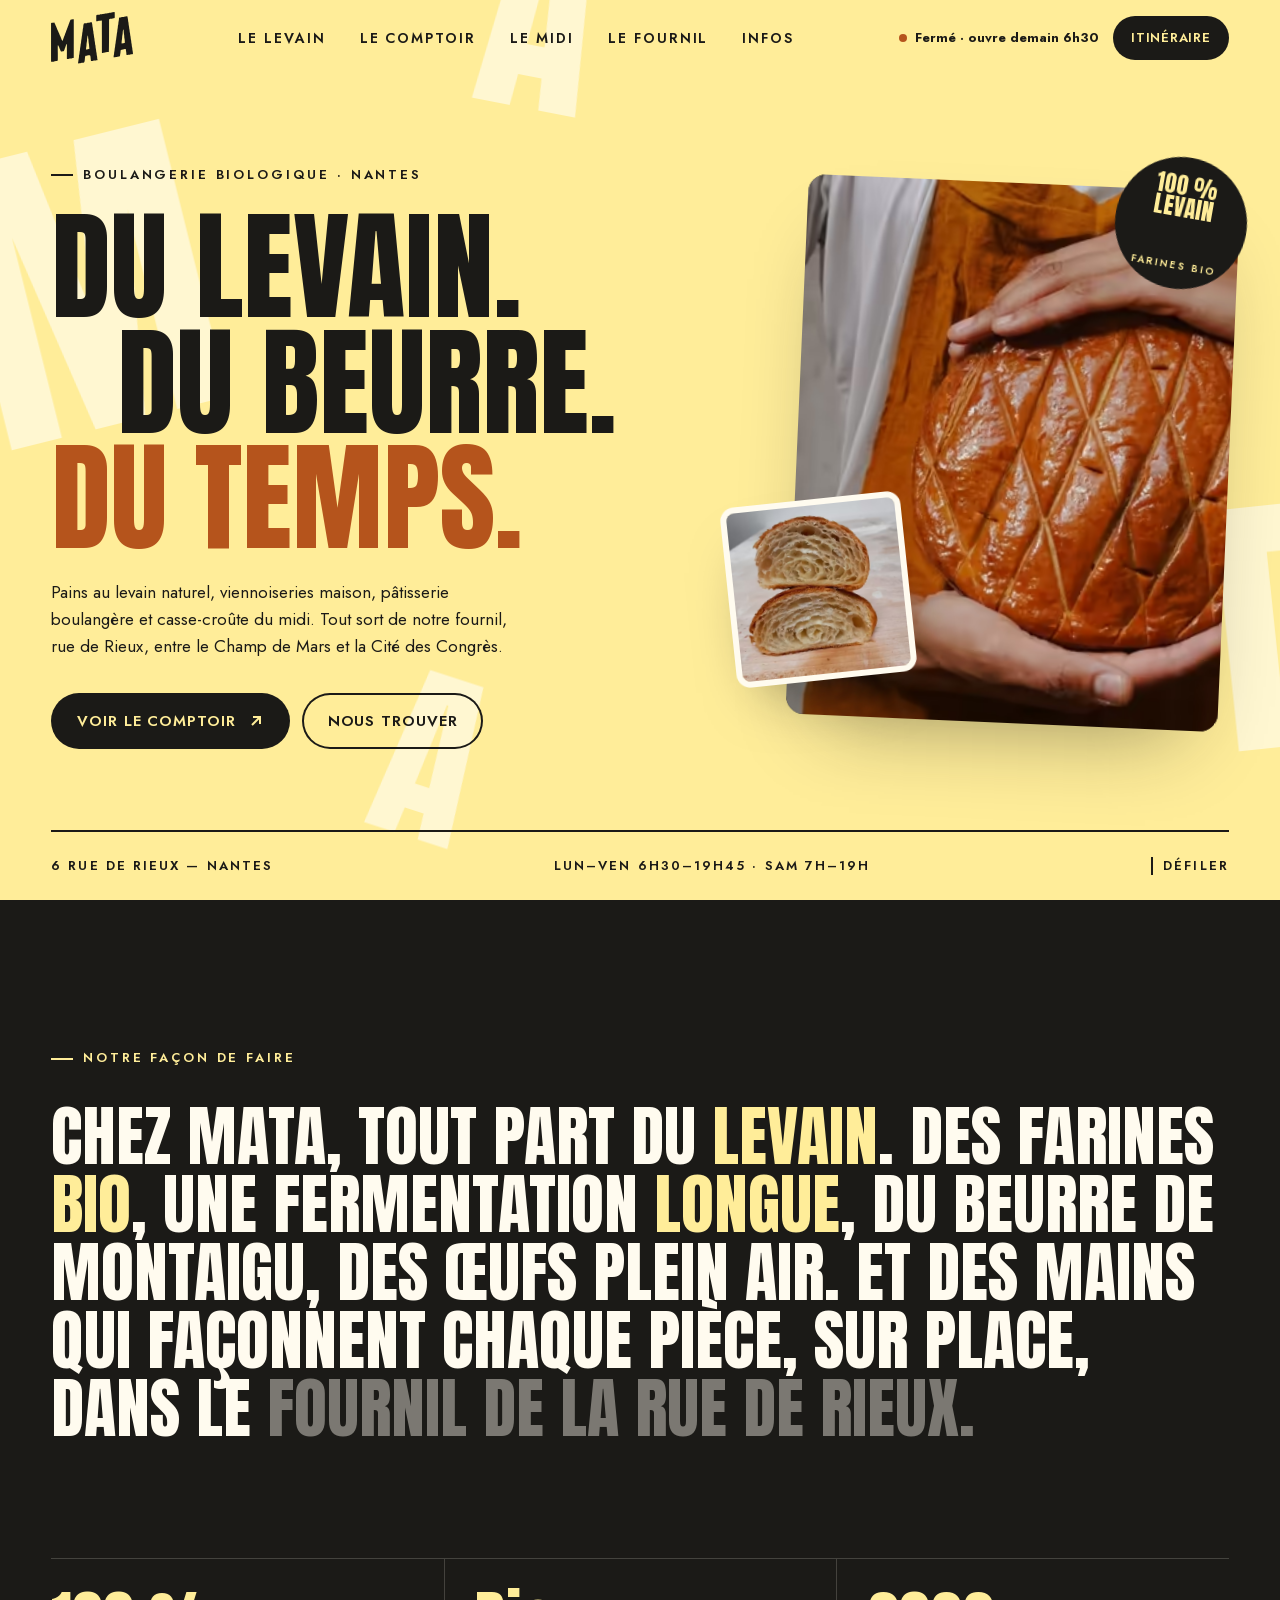
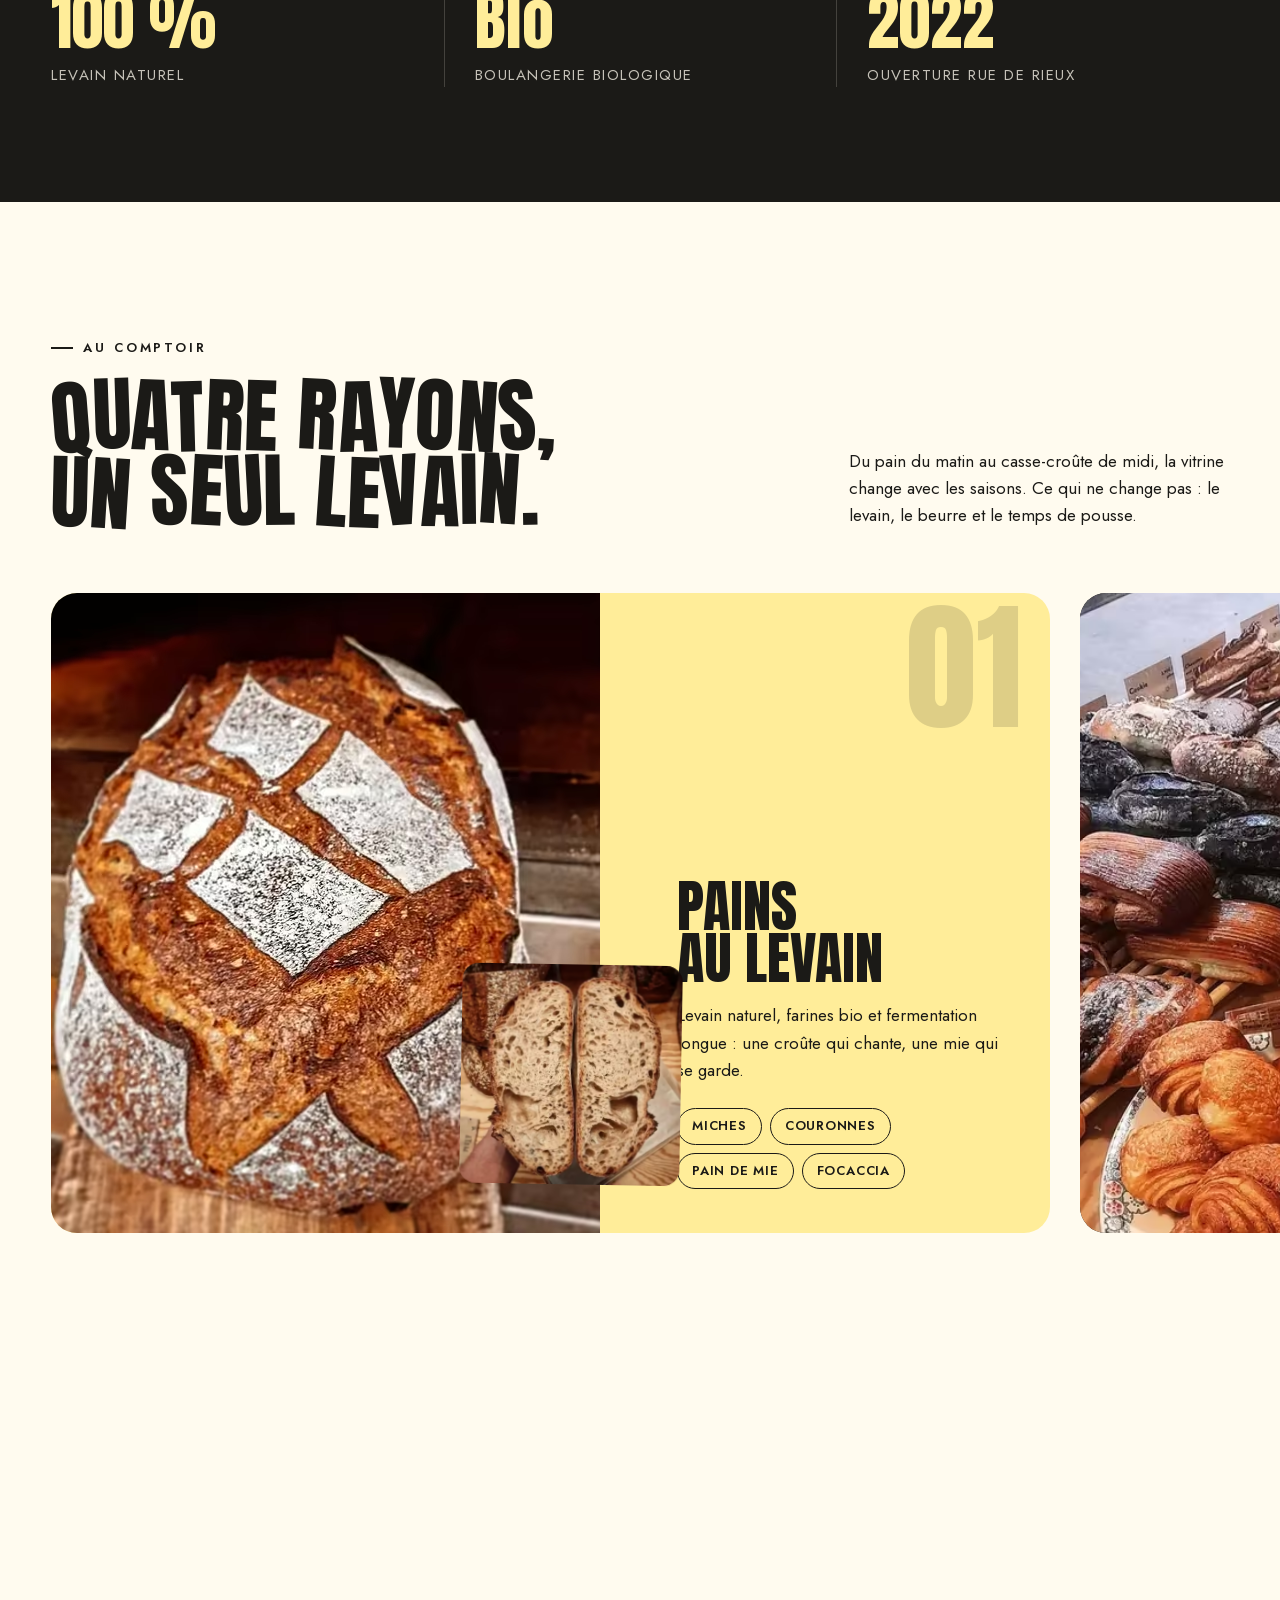
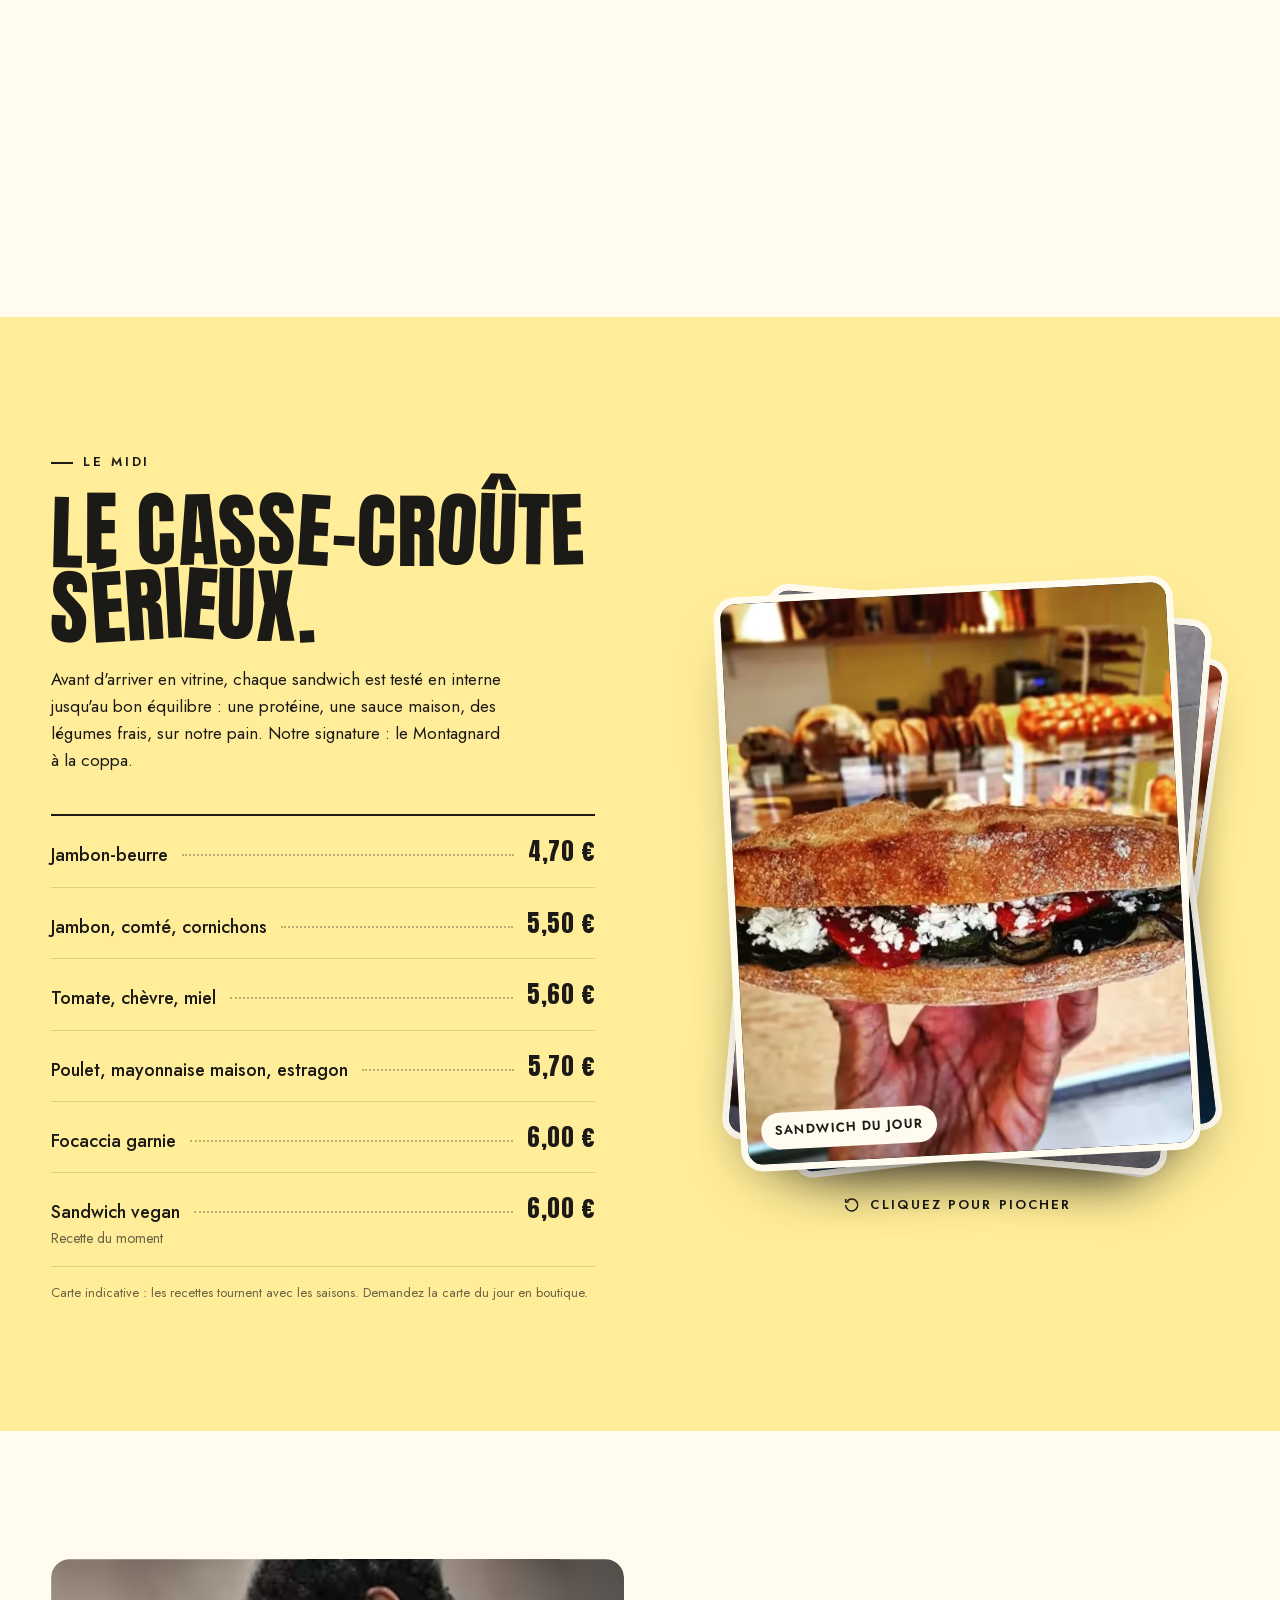
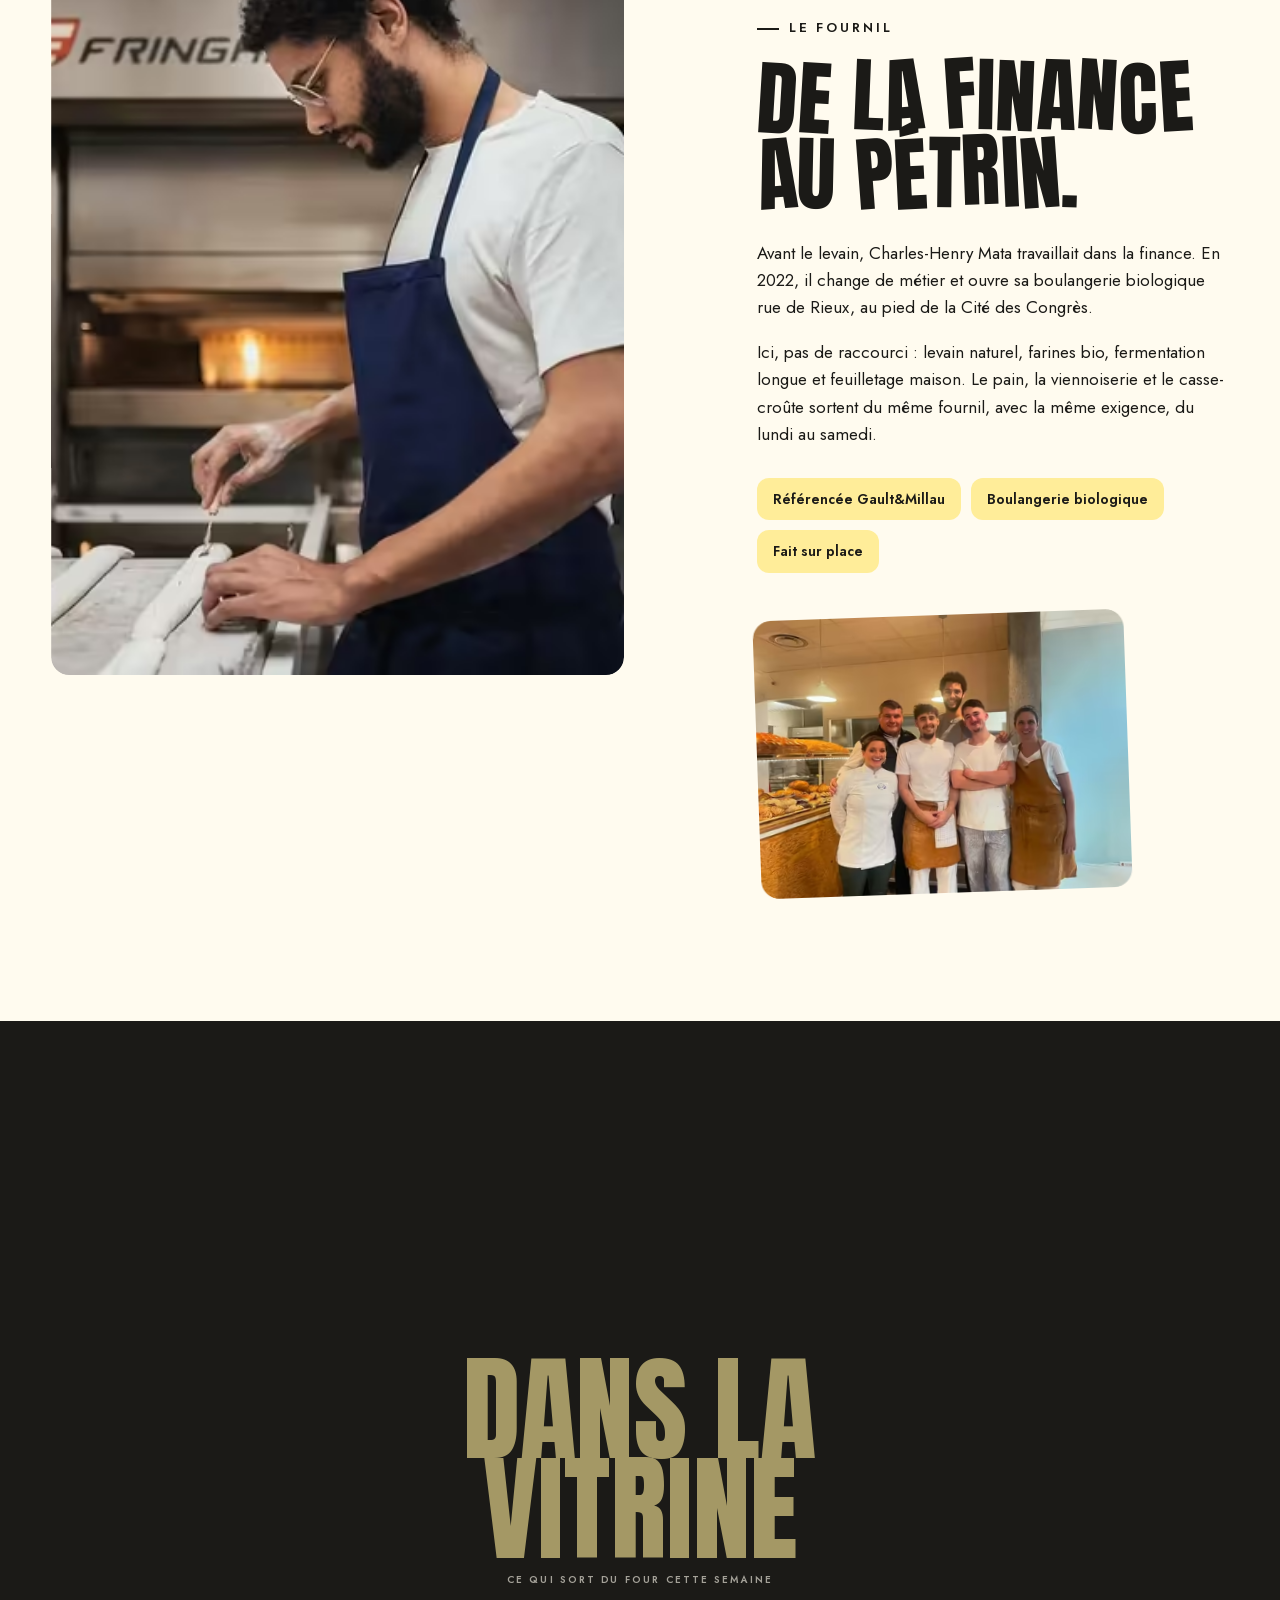
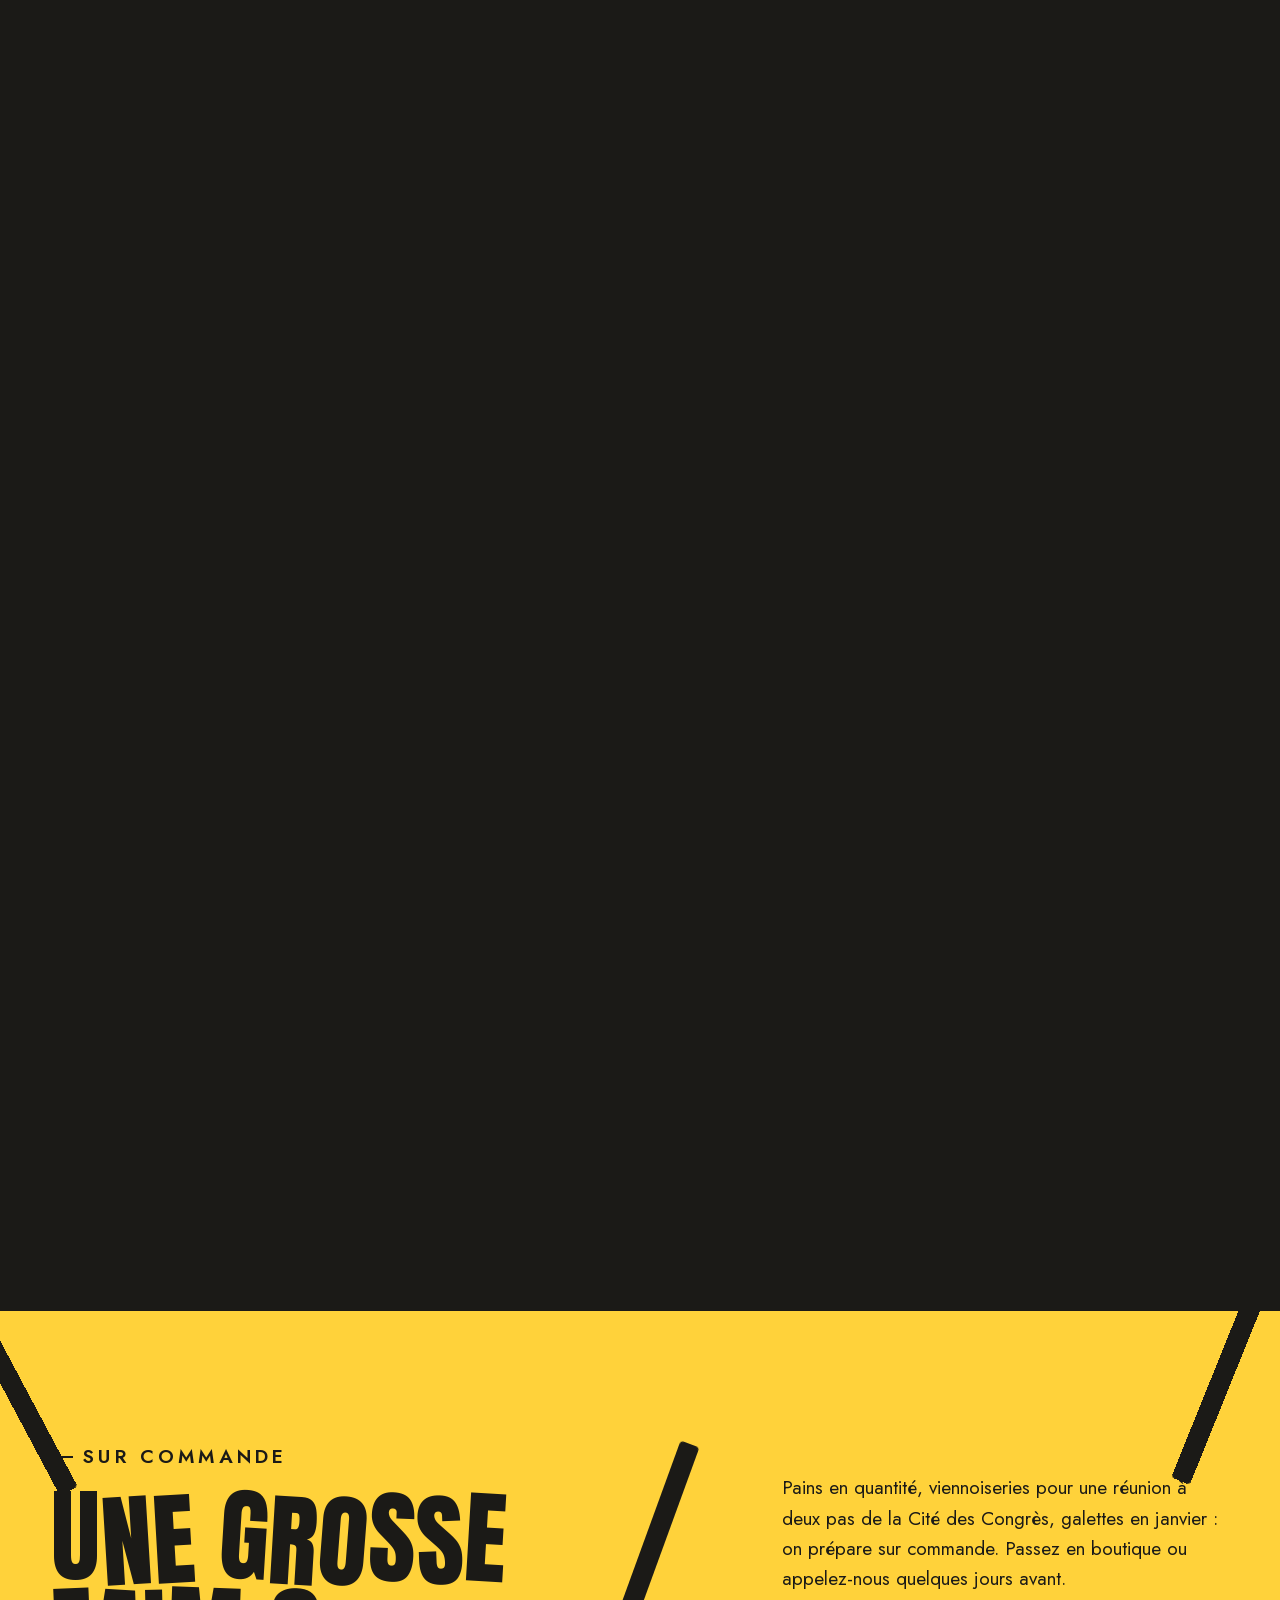
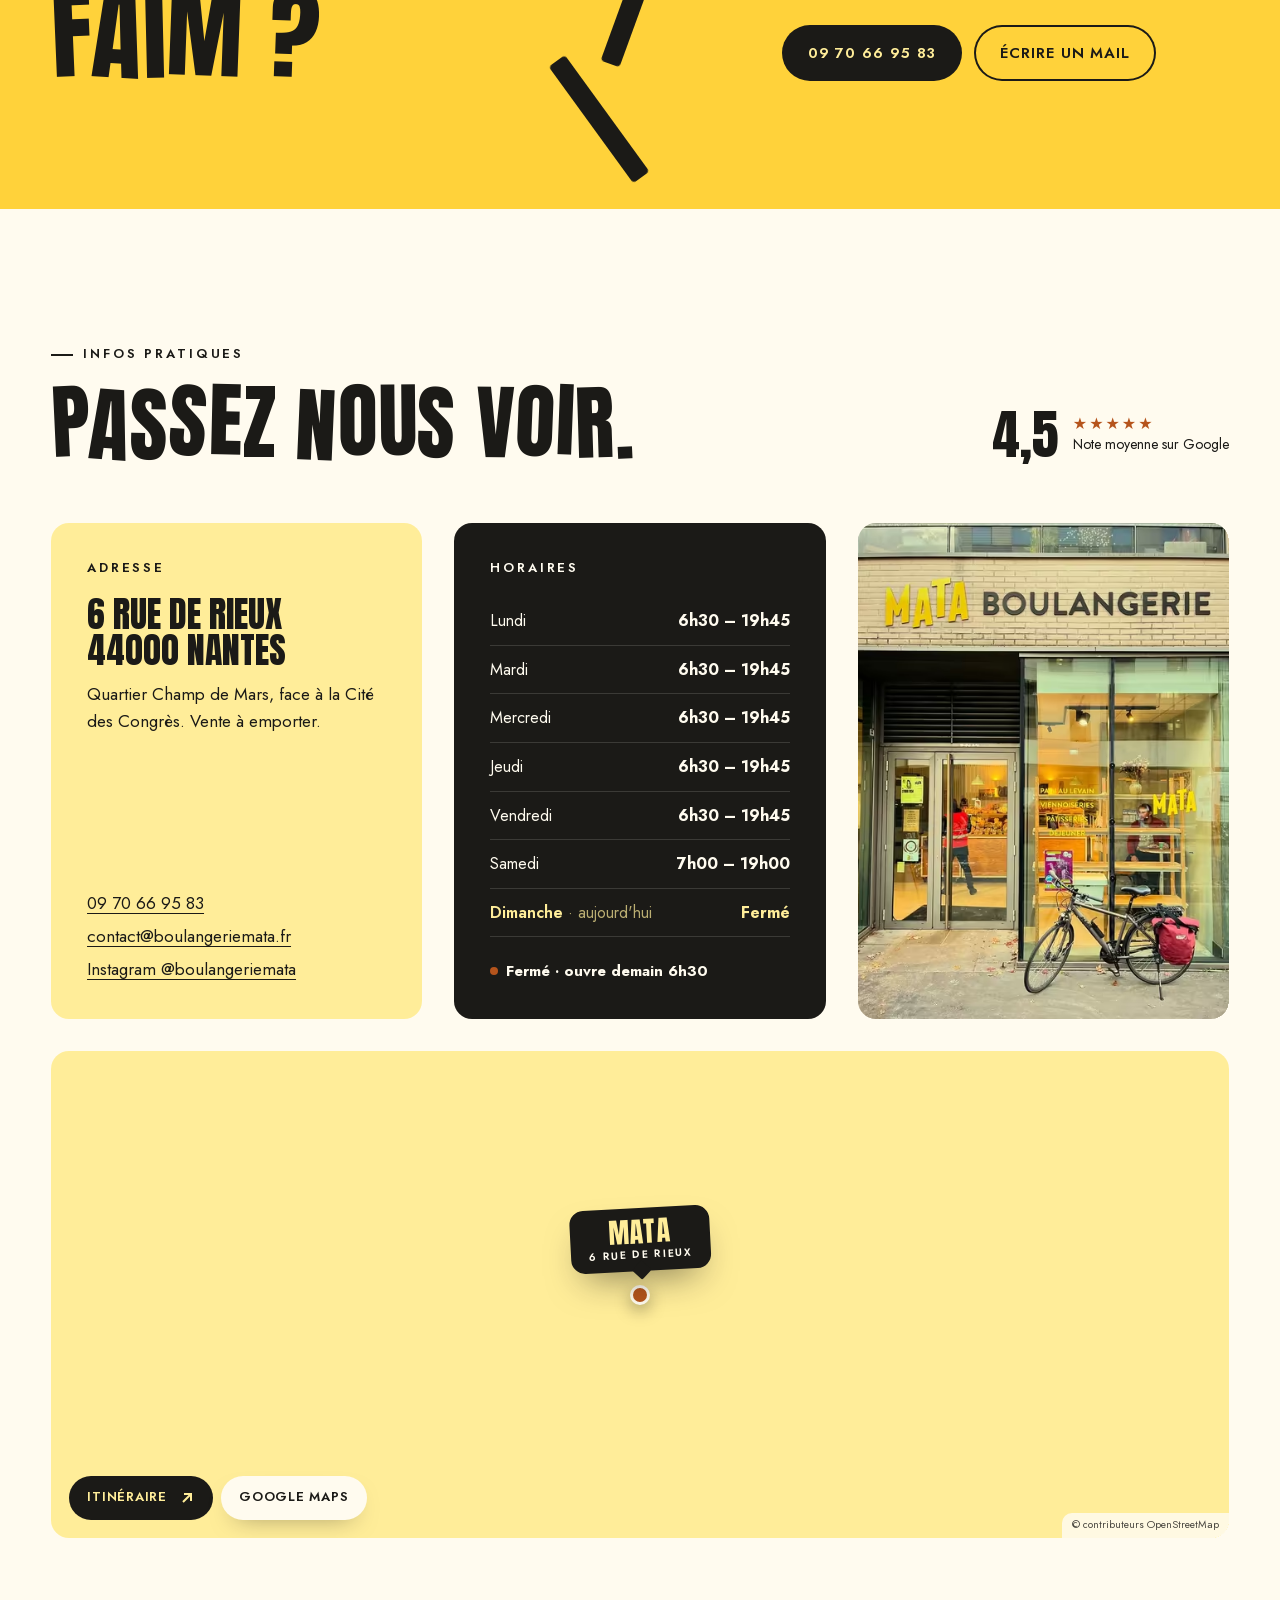
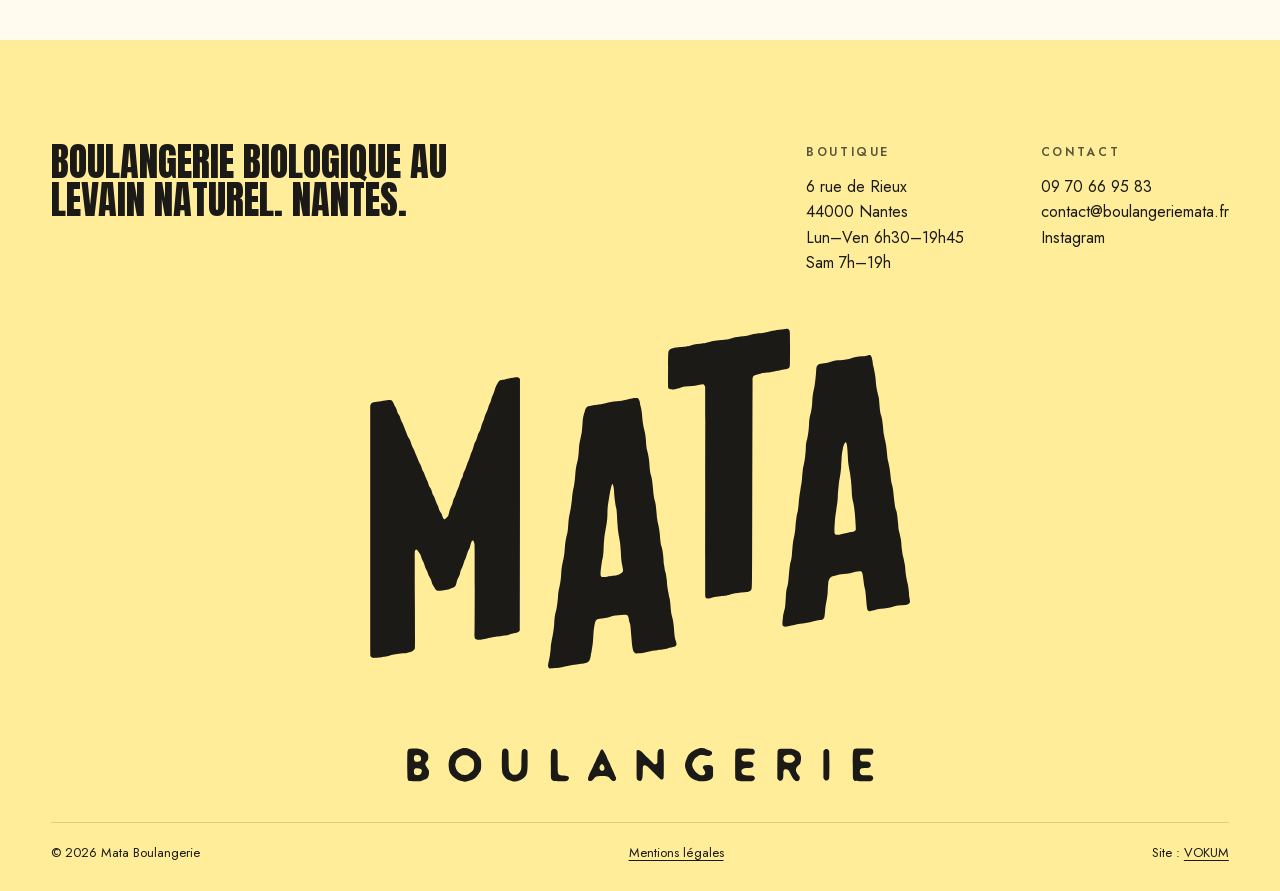
==== index.html @ 6e77d4da "Site Mata Boulangerie : DA, animations, optimisation perfs et mobile Co-Authored-By: Claude Opus 5.5" ====
<!DOCTYPE html>
<html lang="fr">
<head>
  <meta charset="utf-8">
  <meta name="viewport" content="width=device-width, initial-scale=1, viewport-fit=cover">
  <title>Mata Boulangerie — Boulangerie bio au levain à Nantes</title>
  <meta name="description" content="Mata, boulangerie biologique au levain naturel rue de Rieux à Nantes (Champ de Mars, Cité des Congrès) : pains au levain, viennoiseries maison, pâtisserie boulangère et casse-croûte du midi.">
  <meta name="theme-color" content="#ffed99">
  <meta property="og:type" content="website">
  <meta property="og:title" content="Mata Boulangerie — Bio, levain, Nantes">
  <meta property="og:description" content="Pains au levain, viennoiseries maison, pâtisserie boulangère et casse-croûte. 6 rue de Rieux, Nantes.">
  <meta property="og:image" content="assets/img/og.jpg">
  <meta property="og:locale" content="fr_FR">
  <link rel="icon" href="assets/img/favicon.svg" type="image/svg+xml">
  <link rel="preload" as="image" type="image/avif" fetchpriority="high" imagesrcset="assets/img/r/hero-pain-480.avif 480w, assets/img/r/hero-pain-640.avif 640w, assets/img/r/hero-pain-800.avif 800w, assets/img/r/hero-pain-1080.avif 1080w" imagesizes="(max-width: 680px) 82vw, (max-width: 820px) 440px, min(520px, 48vh)">
  <link rel="preload" href="assets/fonts/anton.woff2" as="font" type="font/woff2" crossorigin>
  <link rel="preload" href="assets/fonts/jost.woff2" as="font" type="font/woff2" crossorigin>
  <style>@font-face{font-family:Anton;src:url(assets/fonts/anton.woff2) format("woff2");font-weight:400;font-display:swap}@font-face{font-family:Jost;src:url(assets/fonts/jost.woff2) format("woff2");font-weight:400 700;font-display:swap}:root{--butter: #ffed99;--butter-2: #fff5c9;--sun: #ffd23a;--ink: #1b1a17;--ink-2: #2a2824;--flour: #fffbef;--crust: #b5541c;--line: rgba(27, 26, 23, .14);--f-display: "Anton", "Impact", sans-serif;--f-body: "Jost", "Futura", "Avenir Next", system-ui, sans-serif;--wrap: min(1320px, 100% - clamp(40px, 8vw, 128px));--r: 18px;--ease: cubic-bezier(.2, .8, .2, 1);--hd-h: 76px;--gutter: max(20px, calc((100vw - 1320px)/2) , clamp(20px, 4vw, 64px));--expo: cubic-bezier(.16, 1, .3, 1);--back: cubic-bezier(.34, 1.56, .64, 1);--intro: 0s}html:not(.no-intro){--intro: 2.3s;overflow:hidden;animation:unlock 0s linear 3.2s forwards}@keyframes unlock{to{overflow:visible}}*,*:before,*:after{box-sizing:border-box}html{-webkit-text-size-adjust:100%;-webkit-tap-highlight-color:transparent}picture{display:contents}html.lenis,html.lenis body{height:auto}.lenis.lenis-smooth{scroll-behavior:auto!important}body{margin:0;background:var(--flour);color:var(--ink);font-family:var(--f-body);font-size:17px;line-height:1.6;-webkit-font-smoothing:antialiased;text-rendering:optimizeLegibility;overflow-x:clip}body.is-locked{overflow:hidden}img{display:block;max-width:100%;height:auto}a{color:inherit;text-decoration:none}button{font:inherit;color:inherit;background:none;border:0;cursor:pointer;padding:0}ul{list-style:none;margin:0;padding:0}h1,h2,h3,p,figure{margin:0}::selection{background:var(--ink);color:var(--butter)}:focus-visible{outline:2px solid var(--ink);outline-offset:3px;border-radius:4px}.wrap{width:var(--wrap);margin-inline:auto}.sr-only{position:absolute;width:1px;height:1px;overflow:hidden;clip:rect(0 0 0 0);white-space:nowrap}.logo{display:block}.logo svg{display:block;width:100%;height:auto;fill:currentColor;overflow:visible}.logo .mata-l{transform-box:fill-box;transform-origin:50% 80%}.logo__sub{width:86.4%;margin:14.7% 0 0 6.9%}.eyebrow{display:inline-flex;align-items:center;gap:10px;font-size:13px;font-weight:600;letter-spacing:.22em;text-transform:uppercase}.eyebrow:before{content:"";width:22px;height:2px;background:currentColor}.h2{font-family:var(--f-display);font-weight:400;text-transform:uppercase;font-size:clamp(44px,6.4vw,104px);line-height:.92;letter-spacing:.005em}.dance,.dance .chi{display:inline-block}.dance .ch{display:inline-block;transform:rotate(var(--r, 0deg)) translateY(var(--y, 0));transition:transform .5s var(--ease)}.dance:hover .ch{transform:rotate(calc(var(--r, 0deg) * -1.4)) translateY(calc(var(--y, 0) * -1))}.btn{--bg: var(--ink);--fg: var(--butter);position:relative;display:inline-flex;align-items:center;gap:12px;height:56px;padding:0 26px;border-radius:999px;background:var(--bg);color:var(--fg);font-weight:600;font-size:15px;letter-spacing:.06em;text-transform:uppercase;overflow:hidden;isolation:isolate;transition:transform .4s var(--ease)}.btn:after{content:"";position:absolute;inset:0;z-index:-1;border-radius:inherit;background:var(--crust);transform:translateY(101%);transition:transform .45s var(--ease)}.btn:hover:after{transform:translateY(0)}.btn:hover{--fg: var(--flour)}.btn svg{width:16px;height:16px;transition:transform .4s var(--ease)}.btn:hover svg{transform:translate(3px,-3px)}.btn--ghost{--bg: transparent;--fg: var(--ink);box-shadow:inset 0 0 0 2px var(--ink)}.btn--sun{--bg: var(--sun);--fg: var(--ink)}.btn--sm{height:44px;padding:0 18px;font-size:13px}.intro{position:fixed;inset:0;z-index:100;display:grid;place-items:center;background:var(--butter);color:var(--ink);will-change:clip-path}.intro__logo{width:min(440px,64vw)}.intro{animation:introOut 1.05s cubic-bezier(.87,0,.13,1) 2.1s both,introHide 0s linear 3.2s forwards}.intro__logo{animation:logoOut .9s cubic-bezier(.87,0,.13,1) 2.1s both}.intro__logo .mata-l{transform-origin:50% 100%;animation:drop .9s var(--back) both,wiggle .36s ease-in-out 1.5s}.intro__logo .mata-l:nth-child(1){--r0: -30deg;animation-delay:.05s,1.5s}.intro__logo .mata-l:nth-child(2){--r0: 22deg;animation-delay:.16s,1.54s}.intro__logo .mata-l:nth-child(3){--r0: -18deg;animation-delay:.27s,1.58s}.intro__logo .mata-l:nth-child(4){--r0: 34deg;animation-delay:.38s,1.62s}.intro__logo .logo__sub{animation:wipeIn .9s var(--expo) .65s both}@keyframes drop{0%{opacity:0;transform:translateY(-140%) rotate(var(--r0))}25%{opacity:1}to{opacity:1;transform:none}}@keyframes wiggle{25%{transform:rotate(3deg)}75%{transform:rotate(-3deg)}}@keyframes wipeIn{0%{clip-path:inset(0 100% 0 0)}to{clip-path:inset(0 0 0 0)}}@keyframes logoOut{to{translate:0 -18%;scale:.92}}@keyframes introOut{0%{clip-path:inset(0 0 0 0)}to{clip-path:inset(0 0 100% 0)}}@keyframes introHide{to{visibility:hidden}}@keyframes bar{to{transform:scaleX(1)}}@keyframes fade{0%{opacity:0}to{opacity:1}}.intro__bar{position:absolute;left:50%;bottom:12vh;width:min(220px,50vw);height:2px;transform:translate(-50%);background:#1b1a1726;overflow:hidden}.intro__bar i{position:absolute;inset:0;background:var(--ink);transform:scaleX(0);transform-origin:left;animation:bar 2s cubic-bezier(.45,0,.55,1) .1s both}.intro__meta{position:absolute;left:0;right:0;bottom:6vh;display:flex;justify-content:center;gap:clamp(16px,4vw,48px);font-size:12px;font-weight:600;letter-spacing:.24em;text-transform:uppercase}.intro__meta span{opacity:0;animation:fade .6s ease .8s both}.intro__meta span:nth-child(2){animation-delay:.9s}.intro__meta span:nth-child(3){animation-delay:1s}.no-intro .intro{display:none}.hd{position:fixed;inset:0 0 auto;z-index:50;height:var(--hd-h);display:flex;align-items:center;transition:transform .5s var(--ease),background-color .4s,box-shadow .4s}.hd.is-solid{background:#fffbefeb;backdrop-filter:blur(10px);-webkit-backdrop-filter:blur(10px);box-shadow:0 1px 0 var(--line)}.hd.is-hidden{transform:translateY(-100%)}.menu-open .hd{transform:none;background:transparent;box-shadow:none;backdrop-filter:none;-webkit-backdrop-filter:none}.hd .wrap{display:flex;align-items:center;justify-content:space-between;gap:24px}.hd__logo{width:82px;color:var(--ink)}.hd__logo .logo__sub{display:none}.hd__nav{display:flex;gap:34px;font-size:14px;font-weight:600;letter-spacing:.14em;text-transform:uppercase}.hd__nav a{position:relative;padding:6px 0}.hd__nav a:after{content:"";position:absolute;left:0;right:0;bottom:0;height:2px;background:currentColor;transform:scaleX(0);transform-origin:right;transition:transform .4s var(--ease)}.hd__nav a:hover:after{transform:scaleX(1);transform-origin:left}.hd__right{display:flex;align-items:center;gap:14px}.status{display:inline-flex;align-items:center;gap:8px;font-size:13px;font-weight:500;white-space:nowrap}.status i{width:8px;height:8px;border-radius:50%;background:#9a958a}.status.is-open i{background:#3f8a3a}.status.is-closed i{background:var(--crust)}.burger{display:none;width:46px;height:46px;border-radius:50%;background:var(--ink);color:var(--butter);position:relative}.burger span{position:absolute;left:14px;right:14px;height:2px;background:currentColor;transition:transform .4s var(--ease),opacity .3s}.burger span:nth-child(1){top:18px}.burger span:nth-child(2){top:26px}.menu-open .burger span:nth-child(1){transform:translateY(4px) rotate(45deg)}.menu-open .burger span:nth-child(2){transform:translateY(-4px) rotate(-45deg)}.menu{position:fixed;inset:0;z-index:45;background:var(--butter);display:flex;flex-direction:column;justify-content:center;padding:100px 28px 40px;clip-path:inset(0 0 100% 0);transition:clip-path .7s var(--ease);visibility:hidden}.menu-open .menu{clip-path:inset(0 0 0 0);visibility:visible}.menu__links a{display:block;font-family:var(--f-display);text-transform:uppercase;font-size:clamp(52px,15vw,96px);line-height:1;padding:6px 0}.menu__links a:nth-child(odd){transform:rotate(-2deg)}.menu__links a:nth-child(2n){transform:rotate(1.5deg)}.menu__foot{margin-top:40px;font-size:15px;line-height:1.7}.hero{position:relative;min-height:100svh;overflow:hidden;background:var(--butter);padding:calc(var(--hd-h) + clamp(14px,4vh,56px)) 0 0;display:flex;flex-direction:column}.hero__letters{position:absolute;inset:0;pointer-events:none}.hero__letters span{position:absolute;font-family:var(--f-display);color:#fff;opacity:.55;font-size:var(--s, 22vw);line-height:1;transform:rotate(var(--r));animation:letterIn 1.6s var(--expo) calc(var(--intro) + .1s) both}[data-depth]{translate:0 var(--py, 0px);will-change:translate}.hero__inner{position:relative;flex:1;display:grid;grid-template-columns:1.08fr .92fr;gap:clamp(32px,5vw,80px);align-items:center}.hero__title{font-family:var(--f-display);font-weight:400;text-transform:uppercase;font-size:clamp(56px,min(9.4vw,13.6vh),136px);line-height:.9;margin:clamp(14px,2.4vh,22px) 0 clamp(16px,2.8vh,26px)}.hero__title .line{display:block;overflow:hidden;padding:.04em 0 .02em}.hero__title .line>span{white-space:nowrap;display:inline-block;animation:rise 1.2s var(--expo) calc(var(--intro) + .05s) both}.hero__title .line:nth-child(2)>span{animation-delay:calc(var(--intro) + .14s)}.hero__title .line:nth-child(3)>span{animation-delay:calc(var(--intro) + .23s)}.hero__title .line:nth-child(2){padding-left:.55em}.hero__title .line:nth-child(3){color:var(--crust)}.hero__lead{max-width:470px;font-size:clamp(17px,1.25vw,19px)}.hero__cta{display:flex;flex-wrap:wrap;gap:12px;margin-top:clamp(20px,3.6vh,34px)}.hero__media{position:relative;justify-self:end;width:min(100%,520px,48vh)}.hero__frame{animation:frameIn 1.4s var(--expo) calc(var(--intro) + .1s) both;position:relative;border-radius:var(--r);overflow:hidden;aspect-ratio:4 / 5;transform:rotate(2.5deg);background:var(--ink);box-shadow:0 40px 80px -40px #1b1a1773}.hero__frame img{width:100%;height:118%;object-fit:cover}.hero__mini{animation:miniIn 1.3s var(--expo) calc(var(--intro) + .3s) both;position:absolute;left:-16%;bottom:8%;width:42%;border-radius:14px;overflow:hidden;aspect-ratio:1;transform:rotate(-6deg);border:6px solid var(--flour);box-shadow:0 30px 60px -30px #1b1a1780}.hero__mini{background:var(--butter-2)}.hero__mini img{width:100%;height:100%;object-fit:cover}.sticker{position:absolute;top:-26px;right:-18px;width:132px;height:132px;border-radius:50%;display:grid;place-items:center;text-align:center;background:var(--ink);color:var(--butter);font-family:var(--f-display);text-transform:uppercase;font-size:23px;line-height:.95;transform:rotate(10deg);animation:popIn 1.1s var(--back) calc(var(--intro) + .5s) both}.sticker small{display:block;font-family:var(--f-body);font-size:10px;letter-spacing:.2em;font-weight:600;margin-top:6px}.hero__foot{position:relative;display:flex;justify-content:space-between;gap:20px;flex-wrap:wrap;padding:clamp(14px,2.6vh,26px) 0;margin-top:clamp(20px,4vh,60px);border-top:2px solid var(--ink);font-size:13px;font-weight:600;letter-spacing:.16em;text-transform:uppercase}.hero__scroll{display:inline-flex;gap:10px;align-items:center}.hero__scroll i{width:2px;height:18px;background:var(--ink);animation:drip 1.8s var(--ease) infinite;transform-origin:top}[data-hero]{animation:fadeUp 1s var(--expo) calc(var(--intro) + .3s) both}.hero__lead{animation-name:slideUp}.hd .wrap{animation:fadeDown 1s var(--expo) calc(var(--intro) + .2s) both}@keyframes rise{0%{transform:translateY(110%) rotate(4deg)}}@keyframes fadeUp{0%{opacity:0;translate:0 26px}}@keyframes slideUp{0%{translate:0 26px}}@keyframes fadeDown{0%{opacity:0;translate:0 -30px}}@keyframes popIn{0%{scale:0;rotate:-120deg}}@keyframes frameIn{0%{scale:.86;rotate:8deg}}@keyframes miniIn{0%{opacity:0;translate:-60px 0;rotate:-18deg}}@keyframes letterIn{0%{opacity:0;scale:.85}}@keyframes drip{0%{transform:scaleY(0)}50%{transform:scaleY(1);transform-origin:top}51%{transform-origin:bottom}to{transform:scaleY(0);transform-origin:bottom}}.manif{background:var(--ink);color:var(--flour);padding:clamp(100px,11vw,160px) 0 clamp(90px,9vw,130px);position:relative;overflow:hidden}.manif .eyebrow{color:var(--butter)}.manif__text{margin-top:34px;max-width:1180px;font-family:var(--f-display);text-transform:uppercase;font-weight:400;font-size:clamp(36px,5.2vw,84px);line-height:1.02}.manif__text em{font-style:normal}.manif__text .w{display:inline-block;opacity:.42}.manif__text .w.hl{color:var(--butter)}.facts{display:grid;grid-template-columns:repeat(3,1fr);gap:0;margin-top:clamp(70px,9vw,130px);border-top:1px solid rgba(255,251,239,.18)}.facts li{padding:30px 30px 0 0}.facts li+li{padding-left:30px;border-left:1px solid rgba(255,251,239,.18)}.facts b{display:block;font-family:var(--f-display);font-weight:400;font-size:clamp(48px,5vw,76px);line-height:1;color:var(--butter)}.facts span{display:block;margin-top:10px;font-size:15px;letter-spacing:.1em;text-transform:uppercase;opacity:.75}.counter{background:var(--flour);padding:clamp(96px,10vw,140px) 0 clamp(80px,8vw,110px)}.counter__head{display:flex;justify-content:space-between;align-items:end;gap:40px;margin-bottom:clamp(40px,5vw,70px)}.counter__head p.lead{max-width:380px}.counter__nav{display:none}.counter__pin{overflow:hidden}.counter__track{will-change:transform;display:flex;gap:clamp(20px,2.4vw,36px);padding:0 calc((100vw - min(1320px,100vw - clamp(40px,8vw,128px)))/2);width:max-content}.panel{position:relative;flex:0 0 auto;width:min(78vw,1040px);height:min(72vh,640px);min-height:480px;display:grid;grid-template-columns:1.1fr .9fr;border-radius:26px;overflow:hidden;background:var(--bg, var(--butter))}.panel:nth-child(2){--bg: var(--ink);color:var(--flour)}.panel:nth-child(3){--bg: var(--sun)}.panel:nth-child(4){--bg: var(--crust);color:var(--flour)}.panel__media{position:relative;overflow:hidden}.panel__media img{position:absolute;inset:0;width:100%;height:100%;object-fit:cover}.panel__pop{position:absolute;left:41%;bottom:9%;width:22%;aspect-ratio:1;border-radius:16px;overflow:hidden;transform:rotate(5deg);border:6px solid var(--bg);z-index:2}.panel__pop img{width:100%;height:100%;object-fit:cover}.panel__body{position:relative;display:flex;flex-direction:column;padding:clamp(28px,3.4vw,54px);padding-left:clamp(40px,6vw,90px)}.panel__num:before{content:attr(data-num)}.panel__num{font-family:var(--f-display);font-size:clamp(90px,11vw,170px);line-height:.8;opacity:.14;position:absolute;top:18px;right:28px}.panel h3{margin-top:auto;font-family:var(--f-display);font-weight:400;text-transform:uppercase;font-size:clamp(40px,4.4vw,70px);line-height:.92}.panel p{margin-top:18px;max-width:360px}.tags{display:flex;flex-wrap:wrap;gap:8px;margin-top:24px}.tags li{padding:7px 14px;border-radius:999px;border:1.5px solid currentColor;font-size:13px;font-weight:600;letter-spacing:.06em;text-transform:uppercase}.midi{background:var(--butter);padding:clamp(96px,10vw,140px) 0;overflow:hidden}.midi__grid{display:grid;grid-template-columns:1fr 1fr;gap:clamp(40px,7vw,120px);align-items:center}.midi .h2{margin:20px 0 22px}.midi__intro{max-width:460px}.carte{margin-top:40px;border-top:2px solid var(--ink)}.carte li{display:flex;align-items:baseline;gap:14px;padding:16px 0;border-bottom:1px solid var(--line)}.carte li span{font-weight:500;font-size:18px}.carte li span em{display:block;font-style:normal;font-size:14px;opacity:.65;font-weight:400}.carte li i{flex:1;border-bottom:2px dotted rgba(27,26,23,.3);transform:translateY(-5px)}.carte li b{white-space:nowrap;font-family:var(--f-display);font-weight:400;font-size:24px;letter-spacing:.02em}.carte__note{margin-top:16px;font-size:13px;opacity:.65}.deck{position:relative;width:min(100%,460px);aspect-ratio:4 / 5;justify-self:center;cursor:pointer;user-select:none;-webkit-user-select:none}.deck__card{position:absolute;inset:0;border-radius:22px;overflow:hidden;background:var(--ink);box-shadow:0 30px 60px -30px #1b1a178c;border:7px solid var(--flour)}.deck__card img{width:100%;height:100%;object-fit:cover;pointer-events:none}.deck__card figcaption{position:absolute;left:14px;bottom:14px;padding:8px 14px;border-radius:999px;background:var(--flour);font-size:13px;font-weight:600;letter-spacing:.08em;text-transform:uppercase}.deck__hint{position:absolute;left:50%;bottom:-54px;transform:translate(-50%);white-space:nowrap;font-size:13px;font-weight:600;letter-spacing:.16em;text-transform:uppercase;display:flex;align-items:center;gap:10px}.deck__hint svg{width:18px;height:18px}.story{background:var(--flour);padding:clamp(96px,10vw,140px) 0}.story__grid{display:grid;grid-template-columns:repeat(12,1fr);gap:clamp(20px,2.5vw,36px);align-items:start}.story__big{grid-column:1 / 7;grid-row:1 / 3;border-radius:var(--r);overflow:hidden;aspect-ratio:4 / 5;position:sticky;top:100px}.story__big img,.story__small img{width:100%;height:100%;object-fit:cover}.story__text{grid-column:8 / 13;padding-top:4vw}.story__text .h2{margin:20px 0 30px}.story__text p+p{margin-top:18px}.story__small{grid-column:8 / 12;border-radius:var(--r);overflow:hidden;aspect-ratio:4 / 3;margin-top:10px;transform:rotate(-2deg)}.badges{display:flex;flex-wrap:wrap;gap:10px;margin-top:30px}.badges li{display:inline-flex;align-items:center;gap:8px;padding:10px 16px;border-radius:12px;background:var(--butter);font-size:14px;font-weight:600}.reveal-img{clip-path:inset(12% 12% 12% 12% round var(--r))}.reveal-img img{transform:scale(1.25)}.vitrine{position:relative;background:var(--ink);color:var(--flour);overflow:hidden}.vitrine__stage{position:relative;height:100vh;min-height:640px}.vitrine__title{position:absolute;inset:0;display:grid;place-items:center;text-align:center;z-index:1;font-family:var(--f-display);font-weight:400;text-transform:uppercase;color:var(--butter);font-size:clamp(64px,13vw,230px);line-height:.86;pointer-events:none}.vitrine__title small{display:block;font-family:var(--f-body);font-size:14px;letter-spacing:.24em;font-weight:600;color:var(--flour);margin-top:24px}.ph{position:absolute;z-index:2;border-radius:14px;overflow:hidden;border:6px solid var(--flour);box-shadow:0 30px 60px -20px #0009}.ph img{width:100%;height:100%;object-fit:cover}.ph:nth-of-type(1){width:17vw;aspect-ratio:4/5;left:4vw;top:9vh}.ph:nth-of-type(2){width:14vw;aspect-ratio:1;left:25vw;top:4vh}.ph:nth-of-type(3){width:16vw;aspect-ratio:4/5;right:22vw;top:6vh}.ph:nth-of-type(4){width:15vw;aspect-ratio:1;right:4vw;top:16vh}.ph:nth-of-type(5){width:15vw;aspect-ratio:1;left:7vw;bottom:7vh}.ph:nth-of-type(6){width:17vw;aspect-ratio:4/5;left:29vw;bottom:-4vh}.ph:nth-of-type(7){width:14vw;aspect-ratio:1;right:26vw;bottom:5vh}.ph:nth-of-type(8){width:16vw;aspect-ratio:4/5;right:5vw;bottom:-6vh}.vitrine__link{position:absolute;z-index:3;left:50%;bottom:7vh;transform:translate(-50%)}.order{position:relative;background:var(--sun);padding:clamp(96px,10vw,140px) 0;overflow:hidden}.order__bars span{position:absolute;width:clamp(14px,1.6vw,26px);background:var(--ink);border-radius:4px}@media(max-width:1080px){.order__bars span{height:16vh!important}.order__bars span:nth-child(2),.order__bars span:nth-child(4){display:none}}.order__inner{position:relative;z-index:1;display:grid;grid-template-columns:1.2fr .8fr;gap:60px;align-items:end}.order .h2{font-size:clamp(52px,8vw,132px);margin-top:20px}.order p{font-size:19px;max-width:440px}.order__cta{display:flex;flex-wrap:wrap;gap:12px;margin-top:30px}.info{background:var(--flour);padding:clamp(96px,10vw,140px) 0 clamp(80px,8vw,110px)}.info__grid{display:grid;grid-template-columns:repeat(12,1fr);gap:clamp(20px,2.5vw,36px)}.info__head{grid-column:1 / -1;display:flex;justify-content:space-between;align-items:end;gap:30px;margin-bottom:30px}.rating{display:flex;align-items:center;gap:14px}.rating b{font-family:var(--f-display);font-weight:400;font-size:54px;line-height:1}.rating span{font-size:14px;line-height:1.4}.rating .stars{color:var(--crust);letter-spacing:2px;font-size:16px}.card{border-radius:var(--r);padding:clamp(26px,2.8vw,40px);background:var(--butter)}.card h3{font-size:13px;font-weight:600;letter-spacing:.22em;text-transform:uppercase;margin-bottom:18px}.card--addr{grid-column:1 / 5;display:flex;flex-direction:column}.card--addr address{font-style:normal;font-family:var(--f-display);text-transform:uppercase;font-size:clamp(30px,2.8vw,42px);line-height:1}.card--addr .sub{margin-top:12px}.card--addr .contact{margin-top:auto;padding-top:28px;display:grid;gap:6px;font-size:17px}.card--addr .contact a{text-decoration:underline;text-underline-offset:4px;text-decoration-thickness:1px}.card--hours{grid-column:5 / 9;background:var(--ink);color:var(--flour)}.hours li{display:flex;justify-content:space-between;padding:11px 0;border-bottom:1px solid rgba(255,251,239,.14);font-size:16px}.hours li.is-today{color:var(--butter);font-weight:600}.hours--compact{display:none}.hours li.is-today span:after{content:" \b7  aujourd'hui";font-weight:400;opacity:.7}.card--hours .status{margin-top:22px;font-size:15px}.info__photo{grid-column:9 / 13;border-radius:var(--r);overflow:hidden;min-height:380px}.info__photo img{width:100%;height:100%;object-fit:cover}.info__map{grid-column:1 / -1;position:relative;height:clamp(420px,38vw,520px);border-radius:var(--r);overflow:hidden;background:var(--butter);isolation:isolate}.map{position:absolute;inset:0;display:block;overflow:hidden}.map__img{position:absolute;left:50%;top:50%;width:1600px;height:640px;max-width:none;translate:-50% -50%;transition:scale 1.2s var(--expo)}.map:hover .map__img{scale:1.03}.map__pin{position:absolute;left:50%;top:50%;width:0;height:0;z-index:2}.map__pin:before{content:"";position:absolute;left:-10px;top:-10px;width:20px;height:20px;border-radius:50%;background:var(--crust);border:3px solid var(--flour);box-shadow:0 6px 16px #1b1a1759}.map__tag{position:absolute;left:0;bottom:24px;translate:-50% 0;rotate:-3deg;padding:9px 18px 10px;border-radius:14px;background:var(--ink);color:var(--butter);font-family:var(--f-display);text-transform:uppercase;font-size:28px;line-height:1;text-align:center;white-space:nowrap;box-shadow:0 18px 36px -14px #1b1a178c;transition:rotate .5s var(--back),translate .5s var(--back)}.map__tag small{display:block;margin-top:5px;font-family:var(--f-body);font-size:10.5px;font-weight:600;letter-spacing:.16em;color:var(--flour)}.map__tag:after{content:"";position:absolute;left:50%;bottom:-6px;width:14px;height:14px;margin-left:-7px;background:var(--ink);border-radius:2px;transform:rotate(45deg)}.map:hover .map__tag{rotate:2deg;translate:-50% -6px}.map__actions{position:absolute;left:18px;bottom:18px;z-index:3;display:flex;flex-wrap:wrap;gap:8px}.btn--light{--bg: var(--flour);--fg: var(--ink);box-shadow:0 10px 24px -14px #1b1a1780}.map__credit{position:absolute;right:0;bottom:0;z-index:3;padding:4px 10px;border-top-left-radius:10px;background:#fffbefd9;font-size:10.5px;color:#4a4740}.mbar{display:none}.ft{background:var(--butter);padding:clamp(70px,8vw,110px) 0 28px;overflow:hidden}.ft__top{display:grid;grid-template-columns:1fr auto auto;gap:clamp(30px,6vw,100px);font-size:16px}.ft__top h3{font-size:12px;font-weight:600;letter-spacing:.22em;text-transform:uppercase;margin-bottom:12px;opacity:.72}.ft__top a:hover{text-decoration:underline;text-underline-offset:4px}.ft__claim{font-family:var(--f-display);text-transform:uppercase;font-size:clamp(30px,3vw,46px);line-height:1;max-width:420px}.ft__logo{margin:clamp(40px,6vh,72px) auto 0;width:min(100%,720px,60vh);color:var(--ink)}.ft__bottom{display:flex;justify-content:space-between;flex-wrap:wrap;gap:12px;margin-top:40px;padding-top:20px;border-top:1px solid var(--line);font-size:13px}.ft__bottom a{text-decoration:underline;text-underline-offset:3px}@media(max-width:1080px){.hd__nav{display:none}.burger{display:block}.hd .btn{display:none}.counter{padding-bottom:70px}.counter__head{flex-direction:column;align-items:start;gap:18px}.counter__pin{overflow-x:auto;overflow-y:hidden;scroll-snap-type:x mandatory;scroll-padding-inline:var(--gutter);overscroll-behavior-x:contain;scrollbar-width:none;-webkit-overflow-scrolling:touch}.counter__pin::-webkit-scrollbar{display:none}.counter__track{will-change:auto;gap:14px;padding:0 var(--gutter)}.panel{width:min(80vw,560px);height:auto;min-height:0;grid-template-columns:1fr;grid-template-rows:auto 1fr;scroll-snap-align:start;border-radius:22px}.panel__media{aspect-ratio:5 / 4}.panel__pop{display:none}.panel__body{padding:30px 24px 28px}.panel__body{position:static}.panel__num{font-size:58px;top:14px;right:18px;opacity:1;color:var(--flour);z-index:2;text-shadow:0 2px 18px rgba(27,26,23,.35)}.panel h3{margin-top:0;font-size:clamp(38px,9vw,54px)}.panel p{font-size:15.5px;margin-top:14px}.tags{margin-top:20px;gap:6px}.tags li{padding:6px 12px;font-size:12px}.counter__nav{display:flex;align-items:center;gap:16px;margin-top:22px;font-size:13px;font-weight:600;letter-spacing:.14em;text-transform:uppercase}.counter__nav i{position:relative;flex:1;height:2px;background:var(--line);overflow:hidden}.counter__nav i b{position:absolute;inset:0;background:var(--ink);transform-origin:left;transform:scaleX(.25);transition:transform .35s var(--ease)}.counter__nav .hint{opacity:.72}.story__big{grid-column:1 / -1;grid-row:auto;aspect-ratio:4 / 3;position:relative;top:0}.story__text{grid-column:1 / -1;padding-top:10px}.story__small{grid-column:2 / 12}.vitrine__stage{height:auto;min-height:0;padding:100px 0 110px;display:grid;grid-template-columns:repeat(2,1fr);gap:14px;width:var(--wrap);margin-inline:auto}.vitrine__title{position:static;grid-column:1 / -1;margin-bottom:26px}.ph{position:relative;inset:auto!important;width:auto!important;aspect-ratio:1!important;border-width:5px}.ph:nth-of-type(odd){rotate:-2deg}.ph:nth-of-type(2n){rotate:2deg;translate:0 18px}.vitrine__link{position:static;transform:none;grid-column:1 / -1;justify-self:center;margin-top:46px}.order__inner{grid-template-columns:1fr;gap:26px}.order__bars span{height:16vh!important}.order__bars span:nth-child(2),.order__bars span:nth-child(4){display:none}.card--addr,.card--hours{grid-column:span 6}.info__photo{grid-column:1 / -1;min-height:0;aspect-ratio:16 / 10}.ft__top{grid-template-columns:1fr 1fr}.ft__claim{grid-column:1 / -1}}@media(min-width:821px)and (max-width:1180px){.hero__lead{max-width:400px}.hero__mini{left:-9%;width:38%}}@media(max-width:820px){.hero{min-height:0;padding-top:calc(var(--hd-h) + 26px)}.hero__inner{grid-template-columns:1fr;gap:0}.hero__media{justify-self:center;width:min(84%,440px);margin:52px 0 18px}.hero__mini{left:-12%;width:40%}.midi__grid{grid-template-columns:1fr;gap:70px}.deck{margin-bottom:50px;width:min(86%,420px)}}@media(min-width:681px)and (max-width:1080px){.panel{width:min(86vw,860px);grid-template-columns:1.05fr .95fr;grid-template-rows:none}.panel__media{aspect-ratio:auto;min-height:420px}.panel__body{padding:36px 32px;justify-content:flex-end}.panel__num{font-size:110px}}@media(min-width:681px)and (max-width:820px){.hero__title{font-size:min(13.5vw,120px)}.hero__lead{max-width:560px;font-size:18px}}@media(max-width:680px){:root{--hd-h: 64px;--r: 16px}body{font-size:16px;line-height:1.55}.hd__logo{width:66px}.status{font-size:12px}.burger{width:44px;height:44px}.burger span{left:13px;right:13px}.burger span:nth-child(1){top:17px}.burger span:nth-child(2){top:25px}.eyebrow{font-size:11.5px;letter-spacing:.2em;gap:8px}.eyebrow:before{width:16px}.h2{font-size:clamp(42px,12.4vw,60px)}.btn{height:52px;padding:0 20px;font-size:13.5px;justify-content:center}.hero__title{font-size:clamp(54px,18.6vw,100px);margin:16px 0 20px}.hero__title .line:nth-child(2){padding-left:.28em}.hero__lead{font-size:16px}.hero__cta{display:grid;grid-template-columns:1fr 1fr;gap:10px;margin-top:26px}.hero__cta .btn{padding:0 10px;white-space:nowrap;letter-spacing:.05em}.hero__cta .btn svg{display:none}.hero__media{width:82%;margin-top:46px}.hero__mini{left:-9%;width:40%;border-width:5px}.sticker{width:96px;height:96px;font-size:17px;top:-22px;right:-10px}.sticker small{font-size:8.5px;margin-top:4px}.hero__foot{padding:18px 0;font-size:11px;letter-spacing:.14em;margin-top:34px}.hero__foot span:nth-child(2){display:none}.manif{padding:92px 0 76px}.manif__text{font-size:clamp(32px,9.6vw,44px);line-height:1.04;margin-top:26px}.facts{grid-template-columns:1fr 1fr;margin-top:60px}.facts li,.facts li+li{padding:22px 0 0;border-left:0}.facts li:nth-child(2){padding-left:18px;border-left:1px solid rgba(255,251,239,.18)}.facts li:nth-child(3){grid-column:1 / -1;border-top:1px solid rgba(255,251,239,.18);margin-top:22px}.facts b{font-size:46px}.facts span{font-size:12.5px}.counter{padding-top:86px}.counter__head{margin-bottom:30px}.counter__head .lead{font-size:15.5px}.panel{width:84vw}.midi{padding:86px 0 90px}.midi .h2{margin:16px 0 18px}.carte{margin-top:30px}.carte li{gap:10px;padding:14px 0}.carte li span{font-size:16px;line-height:1.35}.carte li span em{font-size:13px}.carte li b{font-size:21px}.deck{width:74%}.midi__grid{gap:56px}.deck__card{border-width:5px;border-radius:18px}.deck__hint{bottom:-48px;font-size:12px}.story{padding:86px 0}.story__grid{row-gap:26px}.story__text .h2{margin:16px 0 22px}.story__big{aspect-ratio:16 / 10}.story__small{grid-column:1 / -1;width:78%;justify-self:end;margin-top:4px}.badges li{font-size:13px;padding:9px 14px}.vitrine__stage{padding:86px 0 96px;gap:10px}.vitrine__title{font-size:clamp(56px,18vw,88px)}.vitrine__title small{font-size:11px;margin-top:16px}.ph:nth-of-type(n+7){display:none}.order{padding:90px 0}.order .h2{font-size:clamp(52px,16vw,76px);margin-top:16px}.order p{font-size:16.5px}.order__cta{display:grid;grid-template-columns:1fr;gap:10px}.info{padding:86px 0 70px}.info__grid{gap:14px}.info__head{flex-direction:column;align-items:start;gap:18px;margin-bottom:12px}.rating b{font-size:46px}.card{padding:26px 22px}.card--addr,.card--hours{grid-column:1 / -1}.card--addr address{font-size:32px}.card--addr .contact{gap:4px;padding-top:22px}.card--addr .contact a{padding:6px 0}.hours li{font-size:15px;padding:10px 0}.hours--full{display:none}.hours--compact{display:block}.info__photo{aspect-ratio:16 / 10}.info__map{height:340px}.map__img{width:800px;height:560px}.map__tag{font-size:24px;padding:8px 15px 9px}.map__actions{left:12px;right:12px;bottom:12px}.map__actions .btn{flex:1;padding:0 12px}.map__credit{bottom:auto;top:0;border-radius:0 0 0 10px}.ft{padding-top:64px;padding-bottom:calc(96px + env(safe-area-inset-bottom))}.ft__logo{margin-top:44px}.ft__top{grid-template-columns:auto auto;justify-content:space-between;gap:30px 20px;font-size:14.5px}.ft__top a{display:inline-block;padding:3px 0}.ft__bottom{flex-direction:column;gap:8px}.menu{padding:90px 24px calc(30px + env(safe-area-inset-bottom));justify-content:flex-end}.menu__links a{font-size:clamp(50px,15.5vw,76px);padding:4px 0}.menu__foot{margin-top:30px;padding-top:22px;border-top:2px solid var(--ink)}.menu__cta{display:grid;grid-template-columns:1fr 1fr;gap:10px;margin-top:18px}.mbar{position:fixed;left:12px;right:12px;bottom:calc(12px + env(safe-area-inset-bottom));z-index:40;display:flex;align-items:center;gap:8px;padding:7px 7px 7px 18px;border-radius:999px;background:var(--ink);color:var(--flour);box-shadow:inset 0 0 0 1px #fffbef24,0 18px 40px -16px #0000008c;transform:translateY(160%);transition:transform .5s var(--expo)}.mbar.is-on{transform:none}.menu-open .mbar{transform:translateY(160%)}.mbar .status{flex:1;min-width:0;font-size:12px}.mbar .status b{overflow:hidden;text-overflow:ellipsis;white-space:nowrap;font-weight:500}.mbar a{height:44px;padding:0 15px;border-radius:999px;display:inline-flex;align-items:center;font-size:12px;font-weight:600;letter-spacing:.08em;text-transform:uppercase}.mbar .call{box-shadow:inset 0 0 0 1.5px #fffbef52}.mbar .go{background:var(--butter);color:var(--ink)}}@media(max-width:380px){.hero__cta{grid-template-columns:1fr}.mbar .call{display:none}.ft__top{grid-template-columns:1fr}}@media(hover:none){.dance:hover .ch{transform:rotate(var(--r, 0deg)) translateY(var(--y, 0))}}@media(prefers-reduced-motion:reduce){*,*:before,*:after{animation:none!important;transition:none!important}.reveal-img{clip-path:none}.reveal-img img{transform:none}.manif__text .w{opacity:1}}</style>
  <script>
    /* JS chargé après l'affichage (ou à la première interaction) : la bande passante va d'abord au texte et à l'image du hero */
    (function () {
      var done = false;
      function load() { if (done) return; done = true; var s = document.createElement('script'); s.src = 'assets/js/app.min.js?v=82e3f2e3'; document.head.appendChild(s); }
      addEventListener('load', function () { (window.requestIdleCallback || setTimeout)(load, { timeout: 800 }); });
      ['pointerdown', 'keydown', 'wheel', 'touchstart'].forEach(function (e) { addEventListener(e, load, { once: true, passive: true }); });
      document.addEventListener('click', function (e) {
        if (done && window.__mataReady) return;
        var b = e.target.closest && e.target.closest('.burger');
        if (b) { var o = document.documentElement.classList.toggle('menu-open'); b.setAttribute('aria-expanded', String(o)); }
      });
    })();
  </script>
  <script>try{if('scrollRestoration' in history&&!location.hash)history.scrollRestoration='manual';if(/[?&]intro=0/.test(location.search)||sessionStorage.getItem('mata-intro')||matchMedia('(prefers-reduced-motion: reduce)').matches)document.documentElement.classList.add('no-intro')}catch(e){}</script>
  <script type="application/ld+json">
  {
    "@context": "https://schema.org",
    "@type": "Bakery",
    "name": "Mata Boulangerie",
    "description": "Boulangerie biologique au levain naturel : pains, viennoiseries maison, pâtisserie boulangère et casse-croûte.",
    "image": "assets/img/facade.webp",
    "telephone": "+33970669583",
    "email": "contact@boulangeriemata.fr",
    "priceRange": "€",
    "address": { "@type": "PostalAddress", "streetAddress": "6 rue de Rieux", "postalCode": "44000", "addressLocality": "Nantes", "addressCountry": "FR" },
    "geo": { "@type": "GeoCoordinates", "latitude": 47.21109, "longitude": -1.5452661 },
    "openingHoursSpecification": [
      { "@type": "OpeningHoursSpecification", "dayOfWeek": ["Monday","Tuesday","Wednesday","Thursday","Friday"], "opens": "06:30", "closes": "19:45" },
      { "@type": "OpeningHoursSpecification", "dayOfWeek": "Saturday", "opens": "07:00", "closes": "19:00" }
    ],
    "servesCuisine": ["Boulangerie", "Viennoiserie", "Pâtisserie", "Sandwichs"],
    "sameAs": ["https://www.instagram.com/boulangeriemata/"]
  }
  </script>
</head>
<body>

<!-- ============ INTRO ============ -->
<div class="intro" id="intro" aria-hidden="true">
  <div class="intro__logo logo"><svg aria-hidden="true" focusable="false" xmlns="http://www.w3.org/2000/svg" viewBox="0 0 2697 1691"><path class="mata-l" d="M14 1637C9 1636 5 1632 3 1629C1 1626 1 1598 1 1002L1 378L3 373C7 363 14 360 45 357C57 355 74 353 84 351C108 347 110 348 118 367C120 372 123 378 124 380C128 386 132 394 135 403C138 414 139 417 143 422C147 427 149 431 152 442C154 448 157 455 159 459C165 469 166 472 171 486C173 493 177 501 178 504C180 508 183 516 185 522C188 531 191 536 195 542C198 547 201 553 202 556C205 569 210 580 214 588C217 593 221 601 223 607C225 613 229 622 232 628C234 633 238 642 240 648C242 653 245 660 247 664C253 673 255 677 257 686C258 691 261 697 262 700C268 709 270 713 274 726C276 732 280 741 282 746C287 753 290 762 293 774C294 776 296 781 298 784C305 794 307 798 310 810C312 817 313 822 316 825C321 833 322 836 327 850C329 856 333 865 335 870C340 878 342 884 345 897C346 901 349 905 352 910C357 916 359 920 361 929C368 948 371 950 382 938C390 930 391 928 395 911C398 899 401 892 405 882C410 872 412 866 413 860C416 849 417 844 422 836C424 833 427 826 429 818C431 812 436 800 439 793C443 784 446 775 449 766C451 757 453 751 456 746C462 735 463 733 465 723C466 716 468 710 473 702C477 693 480 685 483 675C486 666 489 657 493 650C496 642 499 635 501 627C503 620 506 611 510 604C513 596 516 588 518 580C520 572 522 565 525 561C531 549 532 547 535 536C539 522 541 516 546 508C549 503 551 498 554 488C556 479 559 469 562 463C565 457 569 447 571 440C573 430 576 423 580 414C585 405 588 397 590 390C591 385 594 376 597 370C601 363 603 356 605 348C607 339 610 332 614 323C618 315 621 308 623 299C627 281 640 258 647 253C649 252 654 250 662 249C668 249 679 246 686 244C730 233 740 233 747 242L749 245L749 873L748 1501L746 1504C743 1509 735 1513 725 1514C717 1515 701 1519 697 1521C693 1523 665 1528 651 1529C627 1531 609 1534 593 1538C573 1544 548 1548 537 1547C525 1546 521 1541 522 1526C523 1521 523 1417 523 1295C523 1075 523 1073 521 1065C518 1054 517 1052 514 1051C509 1050 506 1057 502 1073C500 1083 499 1089 493 1097C491 1101 488 1108 487 1111C482 1127 478 1141 475 1146C473 1148 470 1157 468 1165C465 1174 462 1184 458 1190C454 1198 452 1205 450 1215C447 1226 445 1231 441 1238C436 1246 434 1253 431 1267C429 1278 422 1285 409 1289C406 1291 400 1293 398 1294C389 1297 381 1299 364 1301C330 1304 332 1305 317 1279C312 1272 310 1267 308 1258C306 1251 304 1244 302 1242C293 1228 292 1225 290 1218C288 1210 285 1202 279 1192C277 1190 275 1182 273 1176C271 1168 268 1161 264 1154C261 1149 257 1140 256 1134C252 1122 251 1120 242 1108C233 1095 230 1094 225 1102C223 1106 223 1086 224 1352C225 1524 225 1588 224 1591C222 1596 218 1601 211 1604C204 1608 179 1614 165 1615C133 1618 117 1621 100 1626C87 1630 77 1632 56 1634C49 1635 38 1636 31 1637C17 1638 18 1638 14 1637Z"/><path class="mata-l" d="M894 1688C888 1684 888 1673 892 1658C893 1654 894 1649 895 1646C895 1644 896 1636 898 1629C899 1622 900 1612 901 1606C902 1599 903 1587 903 1578C905 1564 910 1535 912 1528C914 1521 919 1485 920 1468C922 1434 924 1420 930 1400C932 1391 937 1359 939 1333C940 1309 941 1306 946 1283C951 1264 954 1240 955 1214C956 1196 958 1182 960 1172C961 1168 962 1161 963 1157C963 1153 965 1148 966 1145C968 1140 972 1109 973 1088C975 1062 979 1039 985 1017C987 1011 989 993 991 960C992 945 995 928 998 914C1003 892 1006 871 1009 840C1010 826 1013 804 1016 792C1021 771 1023 755 1026 712C1028 690 1030 679 1035 660C1039 646 1042 625 1043 600C1044 575 1047 559 1053 534C1054 527 1056 519 1057 516C1058 509 1060 488 1062 458C1063 442 1065 431 1071 412C1076 392 1080 386 1087 382C1092 379 1113 375 1128 374C1148 372 1161 370 1176 366C1197 361 1210 358 1233 356C1253 354 1262 352 1280 348C1309 340 1332 337 1338 341C1342 344 1346 351 1348 362C1348 367 1351 380 1354 391C1357 406 1358 414 1359 427C1361 455 1365 482 1370 500C1374 513 1377 534 1378 550C1379 572 1381 592 1384 600C1390 621 1395 649 1396 676C1397 700 1400 716 1404 728C1408 742 1410 755 1413 788C1416 824 1419 841 1423 854C1426 866 1428 875 1429 892C1430 901 1431 914 1432 920C1432 927 1433 937 1434 942C1435 948 1436 957 1438 964C1442 979 1447 1008 1448 1026C1449 1046 1453 1074 1456 1081C1460 1092 1465 1123 1466 1146C1466 1154 1467 1167 1469 1175C1470 1183 1472 1192 1472 1196C1473 1200 1474 1205 1475 1208C1478 1217 1482 1242 1483 1255C1483 1270 1487 1296 1489 1305C1490 1309 1492 1317 1492 1322C1493 1327 1495 1334 1495 1336C1498 1343 1501 1369 1503 1401C1504 1411 1505 1417 1508 1429C1513 1446 1516 1465 1518 1489C1521 1528 1522 1540 1528 1555C1531 1564 1532 1570 1529 1575C1527 1580 1523 1582 1509 1585C1502 1586 1493 1588 1489 1589C1486 1591 1481 1592 1478 1592C1476 1593 1470 1594 1466 1595C1461 1596 1447 1598 1434 1599C1411 1601 1409 1602 1388 1607C1367 1613 1354 1615 1340 1615C1328 1616 1325 1615 1319 1609C1313 1604 1309 1583 1306 1540C1302 1489 1301 1472 1298 1465C1296 1461 1295 1457 1292 1441C1290 1427 1285 1422 1276 1422C1269 1422 1235 1425 1225 1426C1217 1427 1198 1432 1188 1436C1181 1438 1171 1440 1157 1441C1143 1442 1136 1444 1132 1447C1125 1452 1123 1461 1117 1503C1117 1507 1116 1520 1115 1533C1114 1551 1113 1562 1111 1577C1109 1588 1107 1600 1107 1604C1106 1607 1105 1612 1104 1616C1104 1619 1103 1625 1102 1630C1100 1647 1095 1656 1085 1661C1079 1664 1056 1668 1040 1669C1020 1671 1002 1674 986 1678C971 1682 946 1686 930 1688C925 1688 917 1689 912 1690C899 1691 898 1691 894 1688ZM1186 1232C1191 1231 1203 1229 1212 1228C1235 1226 1249 1221 1259 1211C1265 1206 1265 1203 1261 1182C1256 1160 1254 1143 1253 1114C1251 1084 1250 1065 1246 1047C1245 1039 1243 1028 1242 1024C1241 1019 1240 1010 1239 1003C1238 996 1237 980 1236 968C1234 929 1232 896 1230 890C1226 879 1220 834 1219 806C1218 792 1217 783 1214 775C1211 765 1209 768 1204 787C1202 794 1200 806 1198 814C1188 875 1186 885 1186 918C1185 952 1182 971 1175 1006C1172 1020 1168 1053 1167 1088C1166 1115 1164 1137 1161 1144C1160 1147 1158 1159 1156 1172C1148 1231 1149 1235 1168 1234C1173 1233 1182 1233 1186 1232Z"/><path class="mata-l" d="M1679 1346C1677 1345 1676 1342 1675 1340C1674 1337 1674 1130 1674 816C1674 442 1674 295 1673 291C1672 285 1667 279 1663 278C1661 278 1655 279 1646 281C1629 285 1618 287 1593 289C1571 290 1565 291 1553 295C1549 297 1538 300 1528 302C1512 305 1510 305 1504 304C1488 302 1487 300 1488 276C1488 267 1488 228 1488 190C1489 112 1488 114 1495 107C1502 100 1516 97 1550 93C1571 91 1590 88 1594 87C1607 81 1626 78 1649 76C1673 74 1679 73 1693 68C1711 62 1726 60 1771 56C1778 55 1786 54 1797 51C1816 45 1828 43 1849 40C1871 38 1881 37 1901 31C1921 27 1936 24 1945 24C1953 24 1984 19 1999 14C2016 10 2025 8 2043 6C2059 5 2073 3 2079 1C2084 -0 2088 1 2091 5C2097 12 2097 10 2097 102C2097 185 2097 188 2095 192C2091 200 2086 202 2073 203C2069 204 2062 205 2058 206C2043 210 2010 216 1998 218C1967 221 1961 222 1952 225C1948 226 1939 229 1934 230C1921 233 1915 236 1912 242L1910 248L1909 770C1909 1256 1909 1292 1907 1298C1904 1310 1894 1315 1872 1317C1845 1319 1824 1322 1817 1324C1813 1325 1805 1327 1800 1328C1795 1329 1788 1331 1785 1332C1780 1334 1768 1335 1740 1338C1727 1339 1712 1342 1699 1347C1689 1350 1683 1350 1679 1346Z"/><path class="mata-l" d="M2065 1491C2060 1488 2059 1485 2059 1478C2059 1468 2062 1444 2063 1435C2067 1420 2071 1402 2072 1401C2073 1399 2076 1361 2077 1342C2078 1320 2080 1306 2086 1288C2089 1274 2090 1269 2092 1242C2097 1195 2098 1184 2101 1172C2106 1157 2108 1145 2109 1128C2110 1121 2110 1113 2111 1110C2111 1108 2111 1102 2112 1096C2114 1077 2116 1061 2119 1050C2123 1033 2127 1011 2128 987C2129 975 2131 960 2132 954C2133 948 2134 940 2134 938C2135 935 2137 926 2139 919C2141 909 2142 900 2144 883C2147 851 2150 827 2152 821C2152 818 2153 814 2153 813C2153 811 2155 802 2156 793C2159 782 2161 767 2162 752C2166 712 2167 702 2168 697C2169 695 2171 689 2171 685C2172 680 2174 672 2175 667C2176 662 2177 653 2178 646C2179 640 2179 632 2180 628C2181 624 2181 613 2182 604C2183 579 2184 574 2189 556C2194 538 2198 509 2199 479C2200 462 2202 447 2205 438C2210 424 2215 394 2216 368C2217 345 2221 322 2223 314C2227 302 2233 263 2236 222C2238 196 2239 192 2245 187C2248 184 2257 181 2268 180C2278 179 2294 176 2310 171C2328 166 2339 164 2356 164C2373 163 2400 158 2413 154C2426 149 2443 146 2467 145C2482 144 2487 143 2494 141C2501 138 2502 138 2505 139C2513 142 2515 150 2519 174C2519 181 2521 192 2523 197C2528 221 2532 243 2533 258C2535 293 2538 309 2543 330C2549 354 2550 358 2551 381C2552 404 2556 433 2559 440C2562 447 2567 476 2568 493C2570 524 2571 530 2574 544C2575 551 2577 562 2579 568C2582 584 2585 601 2586 616C2587 624 2587 632 2588 634C2588 635 2588 642 2589 648C2589 654 2591 663 2592 667C2598 691 2601 710 2603 730C2605 758 2608 777 2612 790C2616 806 2618 823 2621 858C2622 868 2623 879 2624 882C2624 890 2627 904 2630 913C2635 928 2636 931 2641 990C2641 1002 2643 1013 2644 1017C2646 1024 2652 1049 2653 1057C2654 1060 2655 1072 2656 1084C2656 1096 2658 1110 2659 1115C2659 1120 2661 1128 2661 1132C2662 1136 2663 1142 2664 1146C2666 1151 2669 1169 2672 1185C2673 1188 2674 1200 2675 1211C2675 1222 2677 1235 2678 1240C2678 1244 2680 1253 2681 1259C2682 1266 2684 1273 2684 1275C2687 1282 2691 1311 2692 1326C2692 1334 2693 1345 2694 1351C2698 1373 2698 1377 2691 1382C2686 1386 2680 1388 2650 1390C2633 1391 2623 1393 2611 1397C2595 1402 2573 1406 2550 1407C2537 1408 2531 1410 2517 1414C2503 1418 2495 1419 2491 1417C2483 1413 2482 1408 2479 1372C2477 1342 2475 1318 2472 1305C2469 1295 2467 1280 2465 1261C2462 1232 2459 1221 2453 1219C2449 1217 2435 1218 2426 1221C2409 1227 2389 1230 2365 1232C2339 1235 2311 1242 2301 1248C2296 1252 2292 1260 2290 1269C2290 1273 2288 1289 2287 1305C2286 1335 2283 1354 2276 1386C2275 1392 2274 1403 2273 1410C2270 1446 2269 1451 2263 1456C2260 1459 2254 1461 2246 1461C2243 1461 2236 1462 2232 1463C2180 1475 2174 1476 2161 1477C2151 1478 2141 1479 2132 1481C2107 1487 2077 1493 2072 1493C2070 1493 2067 1492 2065 1491ZM2347 1035C2351 1034 2357 1033 2360 1032C2371 1029 2397 1023 2408 1022C2421 1020 2423 1019 2426 1015C2430 1011 2430 1015 2426 948C2424 922 2422 899 2417 875C2412 851 2411 843 2410 826C2410 813 2408 782 2406 760C2405 752 2403 738 2402 728C2395 691 2392 670 2392 652C2392 642 2390 609 2388 592C2386 576 2383 571 2378 576C2375 579 2370 591 2368 600C2368 604 2366 611 2365 616C2363 625 2361 637 2360 662C2359 672 2358 687 2358 696C2357 712 2352 747 2349 760C2346 772 2342 815 2340 842C2340 859 2337 879 2335 891C2334 897 2333 902 2333 903C2333 905 2332 912 2331 919C2325 947 2320 1020 2323 1028C2325 1036 2332 1037 2347 1035Z"/></svg><div class="logo__sub"><svg aria-hidden="true" focusable="false" xmlns="http://www.w3.org/2000/svg" viewBox="0 0 2329 168"><path d="M273 165C268 164 259 161 253 158C243 154 241 153 231 144C216 129 213 125 209 104C206 82 207 68 213 51C216 43 218 40 228 28C235 20 237 18 245 15C249 13 256 10 259 8C275 -3 302 -3 319 9C323 11 329 14 334 16C342 20 347 24 350 30C351 32 355 37 359 42C370 57 369 56 370 80C370 109 369 114 356 131C341 152 330 159 305 165C292 169 285 169 273 165ZM530 167C526 166 518 163 511 161C497 155 491 150 483 138C476 128 475 122 474 106C473 85 473 19 475 15C479 2 493 -1 502 9C506 13 507 17 507 46C507 108 508 115 517 125C525 132 529 135 538 134C549 134 553 132 560 124C570 111 571 105 571 75C571 41 572 17 574 13C579 2 594 2 600 13C602 16 602 19 602 57C602 125 600 135 582 150C566 163 546 170 530 167ZM1462 166C1454 165 1428 156 1423 152C1412 145 1404 135 1398 122C1389 102 1386 91 1389 77C1390 70 1398 48 1403 39C1407 31 1419 20 1427 16C1431 14 1437 11 1442 8C1460 -2 1479 -3 1497 7C1500 8 1506 11 1511 13C1515 15 1519 17 1521 19C1524 22 1524 29 1521 33C1514 41 1508 42 1489 37C1479 35 1467 34 1460 36C1455 38 1441 48 1436 54C1434 57 1431 62 1429 67C1425 74 1424 76 1424 83C1424 93 1425 98 1434 110C1441 121 1446 125 1459 133C1466 136 1477 137 1482 135C1486 133 1489 128 1489 124C1489 120 1486 113 1483 109C1477 101 1475 95 1479 91C1483 87 1487 86 1500 85C1513 85 1520 86 1525 92C1528 95 1528 95 1528 105C1528 111 1528 117 1528 119C1528 121 1528 128 1528 134C1527 149 1526 152 1513 158C1499 165 1479 168 1462 166ZM2272 166C2236 165 2236 165 2232 161C2226 156 2226 154 2226 98C2225 35 2226 18 2229 11C2233 3 2233 3 2278 3C2322 3 2322 3 2326 10C2331 17 2329 28 2323 32C2320 34 2319 34 2296 34C2270 34 2267 34 2264 39C2262 42 2262 44 2262 50C2262 65 2264 67 2288 68C2299 68 2304 69 2307 70C2315 75 2319 87 2313 94C2309 99 2306 100 2288 100C2269 101 2267 101 2263 107C2258 115 2262 130 2268 133C2273 136 2289 137 2304 136C2318 136 2321 136 2325 142C2331 148 2327 161 2319 164C2315 167 2310 167 2272 166ZM10 165C7 164 4 159 3 154C1 147 0 26 2 18C5 5 7 4 32 3C60 3 70 5 88 16C103 24 107 32 106 48C105 59 104 62 96 70C92 75 91 76 91 80C91 85 95 92 101 100C110 111 111 117 109 131C106 147 101 153 90 157C88 157 81 160 76 162L66 166L39 166C25 166 11 165 10 165ZM733 165C728 164 726 163 723 159C718 152 718 153 718 85C718 13 718 14 725 8C734 -1 747 4 751 16C752 21 752 27 752 66C752 92 752 114 753 118C755 134 758 136 781 137C798 138 802 139 806 144C810 148 809 153 805 158C799 165 799 166 766 166C750 166 735 165 733 165ZM1651 164C1647 162 1643 158 1640 152C1638 147 1638 20 1640 14C1645 3 1648 3 1690 3C1728 4 1728 4 1734 11C1739 19 1737 28 1729 32C1726 34 1724 34 1709 34C1680 34 1671 37 1670 51C1669 64 1675 67 1699 68C1723 69 1731 73 1730 85C1728 97 1723 101 1703 100C1688 100 1679 102 1673 107C1670 110 1670 111 1670 116C1670 132 1679 137 1710 137C1727 137 1730 138 1734 143C1739 149 1738 155 1731 161C1726 166 1725 166 1689 166C1659 166 1655 166 1651 164ZM1941 165C1932 162 1922 146 1912 124C1905 109 1902 106 1892 106C1881 106 1879 110 1879 131C1879 149 1878 155 1872 160C1869 163 1867 164 1865 164C1858 164 1851 158 1849 151C1849 149 1849 118 1849 81L1850 15L1852 11C1857 4 1858 4 1891 4C1925 4 1927 4 1944 12C1960 19 1963 23 1967 43C1968 53 1968 58 1965 70C1963 80 1961 82 1954 88C1938 100 1938 118 1954 135C1960 142 1961 144 1961 150C1961 156 1958 162 1955 164C1952 166 1945 166 1941 165ZM907 163C904 161 902 154 904 149C907 138 915 118 920 111C923 106 927 98 929 93C931 88 934 81 936 78C937 75 942 66 945 58C948 50 953 41 955 38C956 36 959 31 960 28C961 26 963 21 964 18C967 10 969 7 974 7C977 7 979 9 983 18C984 20 987 26 990 30C993 35 996 41 998 48C1000 54 1003 61 1007 68C1010 73 1015 82 1016 88C1018 93 1023 103 1026 110C1030 117 1034 127 1036 132C1038 136 1041 143 1042 145C1049 160 1036 170 1023 162C1021 160 1017 156 1014 153C1005 141 999 140 970 140C946 141 943 142 933 153C929 157 924 162 922 163C917 166 910 166 907 163ZM1158 164C1156 163 1153 162 1152 160C1146 155 1146 154 1146 81L1146 14L1149 12C1152 10 1153 10 1162 13C1167 15 1170 17 1174 21C1180 27 1196 44 1204 51C1207 53 1213 60 1218 65C1233 81 1233 81 1237 81C1242 81 1247 79 1249 75C1250 72 1250 69 1250 52C1250 14 1253 5 1267 5C1274 5 1277 6 1279 11C1281 14 1282 16 1282 79C1282 125 1282 145 1281 148C1279 156 1272 160 1266 156C1265 155 1251 142 1235 126C1204 95 1199 90 1191 87C1185 85 1183 85 1180 89C1178 92 1177 94 1177 120C1176 143 1176 148 1174 153C1171 162 1166 166 1158 164ZM2087 161C2085 160 2083 157 2081 154L2079 148L2079 83L2079 17L2081 13C2087 2 2099 2 2106 12L2108 15L2109 82C2109 149 2109 149 2107 154C2103 162 2094 165 2087 161ZM63 134C69 131 75 118 74 112C72 105 63 101 50 101C43 100 39 102 36 107C32 114 35 131 41 134C47 137 58 137 63 134ZM304 132C310 129 327 115 330 110C334 102 337 78 333 67C331 59 329 56 323 52C320 51 316 47 313 44C304 36 302 36 288 36C275 36 274 36 259 48C249 55 248 57 243 72C240 83 240 83 241 90C242 98 246 108 250 113C254 120 273 133 280 134C286 135 299 134 304 132ZM978 113C986 111 988 103 984 93C982 87 976 80 973 80C970 80 965 86 962 91C959 101 962 111 970 113C975 114 974 114 978 113ZM1921 72C1927 69 1934 64 1935 61C1940 53 1934 42 1923 36C1914 31 1891 34 1884 40C1876 48 1878 65 1888 70C1895 74 1913 75 1921 72ZM62 68C68 66 70 61 70 53C69 41 64 36 51 35C40 35 35 38 34 48C34 56 35 63 39 66C42 69 43 69 50 69C55 69 60 68 62 68Z"/></svg></div></div>
  <div class="intro__bar"><i></i></div>
  <p class="intro__meta"><span>Nantes</span><span>Levain naturel</span><span>Bio</span></p>
</div>

<!-- ============ HEADER ============ -->
<header class="hd" id="hd">
  <div class="wrap">
    <a href="#top" class="hd__logo logo" aria-label="Mata Boulangerie — retour en haut"><svg aria-hidden="true" focusable="false" xmlns="http://www.w3.org/2000/svg" viewBox="0 0 2697 1691"><path class="mata-l" d="M14 1637C9 1636 5 1632 3 1629C1 1626 1 1598 1 1002L1 378L3 373C7 363 14 360 45 357C57 355 74 353 84 351C108 347 110 348 118 367C120 372 123 378 124 380C128 386 132 394 135 403C138 414 139 417 143 422C147 427 149 431 152 442C154 448 157 455 159 459C165 469 166 472 171 486C173 493 177 501 178 504C180 508 183 516 185 522C188 531 191 536 195 542C198 547 201 553 202 556C205 569 210 580 214 588C217 593 221 601 223 607C225 613 229 622 232 628C234 633 238 642 240 648C242 653 245 660 247 664C253 673 255 677 257 686C258 691 261 697 262 700C268 709 270 713 274 726C276 732 280 741 282 746C287 753 290 762 293 774C294 776 296 781 298 784C305 794 307 798 310 810C312 817 313 822 316 825C321 833 322 836 327 850C329 856 333 865 335 870C340 878 342 884 345 897C346 901 349 905 352 910C357 916 359 920 361 929C368 948 371 950 382 938C390 930 391 928 395 911C398 899 401 892 405 882C410 872 412 866 413 860C416 849 417 844 422 836C424 833 427 826 429 818C431 812 436 800 439 793C443 784 446 775 449 766C451 757 453 751 456 746C462 735 463 733 465 723C466 716 468 710 473 702C477 693 480 685 483 675C486 666 489 657 493 650C496 642 499 635 501 627C503 620 506 611 510 604C513 596 516 588 518 580C520 572 522 565 525 561C531 549 532 547 535 536C539 522 541 516 546 508C549 503 551 498 554 488C556 479 559 469 562 463C565 457 569 447 571 440C573 430 576 423 580 414C585 405 588 397 590 390C591 385 594 376 597 370C601 363 603 356 605 348C607 339 610 332 614 323C618 315 621 308 623 299C627 281 640 258 647 253C649 252 654 250 662 249C668 249 679 246 686 244C730 233 740 233 747 242L749 245L749 873L748 1501L746 1504C743 1509 735 1513 725 1514C717 1515 701 1519 697 1521C693 1523 665 1528 651 1529C627 1531 609 1534 593 1538C573 1544 548 1548 537 1547C525 1546 521 1541 522 1526C523 1521 523 1417 523 1295C523 1075 523 1073 521 1065C518 1054 517 1052 514 1051C509 1050 506 1057 502 1073C500 1083 499 1089 493 1097C491 1101 488 1108 487 1111C482 1127 478 1141 475 1146C473 1148 470 1157 468 1165C465 1174 462 1184 458 1190C454 1198 452 1205 450 1215C447 1226 445 1231 441 1238C436 1246 434 1253 431 1267C429 1278 422 1285 409 1289C406 1291 400 1293 398 1294C389 1297 381 1299 364 1301C330 1304 332 1305 317 1279C312 1272 310 1267 308 1258C306 1251 304 1244 302 1242C293 1228 292 1225 290 1218C288 1210 285 1202 279 1192C277 1190 275 1182 273 1176C271 1168 268 1161 264 1154C261 1149 257 1140 256 1134C252 1122 251 1120 242 1108C233 1095 230 1094 225 1102C223 1106 223 1086 224 1352C225 1524 225 1588 224 1591C222 1596 218 1601 211 1604C204 1608 179 1614 165 1615C133 1618 117 1621 100 1626C87 1630 77 1632 56 1634C49 1635 38 1636 31 1637C17 1638 18 1638 14 1637Z"/><path class="mata-l" d="M894 1688C888 1684 888 1673 892 1658C893 1654 894 1649 895 1646C895 1644 896 1636 898 1629C899 1622 900 1612 901 1606C902 1599 903 1587 903 1578C905 1564 910 1535 912 1528C914 1521 919 1485 920 1468C922 1434 924 1420 930 1400C932 1391 937 1359 939 1333C940 1309 941 1306 946 1283C951 1264 954 1240 955 1214C956 1196 958 1182 960 1172C961 1168 962 1161 963 1157C963 1153 965 1148 966 1145C968 1140 972 1109 973 1088C975 1062 979 1039 985 1017C987 1011 989 993 991 960C992 945 995 928 998 914C1003 892 1006 871 1009 840C1010 826 1013 804 1016 792C1021 771 1023 755 1026 712C1028 690 1030 679 1035 660C1039 646 1042 625 1043 600C1044 575 1047 559 1053 534C1054 527 1056 519 1057 516C1058 509 1060 488 1062 458C1063 442 1065 431 1071 412C1076 392 1080 386 1087 382C1092 379 1113 375 1128 374C1148 372 1161 370 1176 366C1197 361 1210 358 1233 356C1253 354 1262 352 1280 348C1309 340 1332 337 1338 341C1342 344 1346 351 1348 362C1348 367 1351 380 1354 391C1357 406 1358 414 1359 427C1361 455 1365 482 1370 500C1374 513 1377 534 1378 550C1379 572 1381 592 1384 600C1390 621 1395 649 1396 676C1397 700 1400 716 1404 728C1408 742 1410 755 1413 788C1416 824 1419 841 1423 854C1426 866 1428 875 1429 892C1430 901 1431 914 1432 920C1432 927 1433 937 1434 942C1435 948 1436 957 1438 964C1442 979 1447 1008 1448 1026C1449 1046 1453 1074 1456 1081C1460 1092 1465 1123 1466 1146C1466 1154 1467 1167 1469 1175C1470 1183 1472 1192 1472 1196C1473 1200 1474 1205 1475 1208C1478 1217 1482 1242 1483 1255C1483 1270 1487 1296 1489 1305C1490 1309 1492 1317 1492 1322C1493 1327 1495 1334 1495 1336C1498 1343 1501 1369 1503 1401C1504 1411 1505 1417 1508 1429C1513 1446 1516 1465 1518 1489C1521 1528 1522 1540 1528 1555C1531 1564 1532 1570 1529 1575C1527 1580 1523 1582 1509 1585C1502 1586 1493 1588 1489 1589C1486 1591 1481 1592 1478 1592C1476 1593 1470 1594 1466 1595C1461 1596 1447 1598 1434 1599C1411 1601 1409 1602 1388 1607C1367 1613 1354 1615 1340 1615C1328 1616 1325 1615 1319 1609C1313 1604 1309 1583 1306 1540C1302 1489 1301 1472 1298 1465C1296 1461 1295 1457 1292 1441C1290 1427 1285 1422 1276 1422C1269 1422 1235 1425 1225 1426C1217 1427 1198 1432 1188 1436C1181 1438 1171 1440 1157 1441C1143 1442 1136 1444 1132 1447C1125 1452 1123 1461 1117 1503C1117 1507 1116 1520 1115 1533C1114 1551 1113 1562 1111 1577C1109 1588 1107 1600 1107 1604C1106 1607 1105 1612 1104 1616C1104 1619 1103 1625 1102 1630C1100 1647 1095 1656 1085 1661C1079 1664 1056 1668 1040 1669C1020 1671 1002 1674 986 1678C971 1682 946 1686 930 1688C925 1688 917 1689 912 1690C899 1691 898 1691 894 1688ZM1186 1232C1191 1231 1203 1229 1212 1228C1235 1226 1249 1221 1259 1211C1265 1206 1265 1203 1261 1182C1256 1160 1254 1143 1253 1114C1251 1084 1250 1065 1246 1047C1245 1039 1243 1028 1242 1024C1241 1019 1240 1010 1239 1003C1238 996 1237 980 1236 968C1234 929 1232 896 1230 890C1226 879 1220 834 1219 806C1218 792 1217 783 1214 775C1211 765 1209 768 1204 787C1202 794 1200 806 1198 814C1188 875 1186 885 1186 918C1185 952 1182 971 1175 1006C1172 1020 1168 1053 1167 1088C1166 1115 1164 1137 1161 1144C1160 1147 1158 1159 1156 1172C1148 1231 1149 1235 1168 1234C1173 1233 1182 1233 1186 1232Z"/><path class="mata-l" d="M1679 1346C1677 1345 1676 1342 1675 1340C1674 1337 1674 1130 1674 816C1674 442 1674 295 1673 291C1672 285 1667 279 1663 278C1661 278 1655 279 1646 281C1629 285 1618 287 1593 289C1571 290 1565 291 1553 295C1549 297 1538 300 1528 302C1512 305 1510 305 1504 304C1488 302 1487 300 1488 276C1488 267 1488 228 1488 190C1489 112 1488 114 1495 107C1502 100 1516 97 1550 93C1571 91 1590 88 1594 87C1607 81 1626 78 1649 76C1673 74 1679 73 1693 68C1711 62 1726 60 1771 56C1778 55 1786 54 1797 51C1816 45 1828 43 1849 40C1871 38 1881 37 1901 31C1921 27 1936 24 1945 24C1953 24 1984 19 1999 14C2016 10 2025 8 2043 6C2059 5 2073 3 2079 1C2084 -0 2088 1 2091 5C2097 12 2097 10 2097 102C2097 185 2097 188 2095 192C2091 200 2086 202 2073 203C2069 204 2062 205 2058 206C2043 210 2010 216 1998 218C1967 221 1961 222 1952 225C1948 226 1939 229 1934 230C1921 233 1915 236 1912 242L1910 248L1909 770C1909 1256 1909 1292 1907 1298C1904 1310 1894 1315 1872 1317C1845 1319 1824 1322 1817 1324C1813 1325 1805 1327 1800 1328C1795 1329 1788 1331 1785 1332C1780 1334 1768 1335 1740 1338C1727 1339 1712 1342 1699 1347C1689 1350 1683 1350 1679 1346Z"/><path class="mata-l" d="M2065 1491C2060 1488 2059 1485 2059 1478C2059 1468 2062 1444 2063 1435C2067 1420 2071 1402 2072 1401C2073 1399 2076 1361 2077 1342C2078 1320 2080 1306 2086 1288C2089 1274 2090 1269 2092 1242C2097 1195 2098 1184 2101 1172C2106 1157 2108 1145 2109 1128C2110 1121 2110 1113 2111 1110C2111 1108 2111 1102 2112 1096C2114 1077 2116 1061 2119 1050C2123 1033 2127 1011 2128 987C2129 975 2131 960 2132 954C2133 948 2134 940 2134 938C2135 935 2137 926 2139 919C2141 909 2142 900 2144 883C2147 851 2150 827 2152 821C2152 818 2153 814 2153 813C2153 811 2155 802 2156 793C2159 782 2161 767 2162 752C2166 712 2167 702 2168 697C2169 695 2171 689 2171 685C2172 680 2174 672 2175 667C2176 662 2177 653 2178 646C2179 640 2179 632 2180 628C2181 624 2181 613 2182 604C2183 579 2184 574 2189 556C2194 538 2198 509 2199 479C2200 462 2202 447 2205 438C2210 424 2215 394 2216 368C2217 345 2221 322 2223 314C2227 302 2233 263 2236 222C2238 196 2239 192 2245 187C2248 184 2257 181 2268 180C2278 179 2294 176 2310 171C2328 166 2339 164 2356 164C2373 163 2400 158 2413 154C2426 149 2443 146 2467 145C2482 144 2487 143 2494 141C2501 138 2502 138 2505 139C2513 142 2515 150 2519 174C2519 181 2521 192 2523 197C2528 221 2532 243 2533 258C2535 293 2538 309 2543 330C2549 354 2550 358 2551 381C2552 404 2556 433 2559 440C2562 447 2567 476 2568 493C2570 524 2571 530 2574 544C2575 551 2577 562 2579 568C2582 584 2585 601 2586 616C2587 624 2587 632 2588 634C2588 635 2588 642 2589 648C2589 654 2591 663 2592 667C2598 691 2601 710 2603 730C2605 758 2608 777 2612 790C2616 806 2618 823 2621 858C2622 868 2623 879 2624 882C2624 890 2627 904 2630 913C2635 928 2636 931 2641 990C2641 1002 2643 1013 2644 1017C2646 1024 2652 1049 2653 1057C2654 1060 2655 1072 2656 1084C2656 1096 2658 1110 2659 1115C2659 1120 2661 1128 2661 1132C2662 1136 2663 1142 2664 1146C2666 1151 2669 1169 2672 1185C2673 1188 2674 1200 2675 1211C2675 1222 2677 1235 2678 1240C2678 1244 2680 1253 2681 1259C2682 1266 2684 1273 2684 1275C2687 1282 2691 1311 2692 1326C2692 1334 2693 1345 2694 1351C2698 1373 2698 1377 2691 1382C2686 1386 2680 1388 2650 1390C2633 1391 2623 1393 2611 1397C2595 1402 2573 1406 2550 1407C2537 1408 2531 1410 2517 1414C2503 1418 2495 1419 2491 1417C2483 1413 2482 1408 2479 1372C2477 1342 2475 1318 2472 1305C2469 1295 2467 1280 2465 1261C2462 1232 2459 1221 2453 1219C2449 1217 2435 1218 2426 1221C2409 1227 2389 1230 2365 1232C2339 1235 2311 1242 2301 1248C2296 1252 2292 1260 2290 1269C2290 1273 2288 1289 2287 1305C2286 1335 2283 1354 2276 1386C2275 1392 2274 1403 2273 1410C2270 1446 2269 1451 2263 1456C2260 1459 2254 1461 2246 1461C2243 1461 2236 1462 2232 1463C2180 1475 2174 1476 2161 1477C2151 1478 2141 1479 2132 1481C2107 1487 2077 1493 2072 1493C2070 1493 2067 1492 2065 1491ZM2347 1035C2351 1034 2357 1033 2360 1032C2371 1029 2397 1023 2408 1022C2421 1020 2423 1019 2426 1015C2430 1011 2430 1015 2426 948C2424 922 2422 899 2417 875C2412 851 2411 843 2410 826C2410 813 2408 782 2406 760C2405 752 2403 738 2402 728C2395 691 2392 670 2392 652C2392 642 2390 609 2388 592C2386 576 2383 571 2378 576C2375 579 2370 591 2368 600C2368 604 2366 611 2365 616C2363 625 2361 637 2360 662C2359 672 2358 687 2358 696C2357 712 2352 747 2349 760C2346 772 2342 815 2340 842C2340 859 2337 879 2335 891C2334 897 2333 902 2333 903C2333 905 2332 912 2331 919C2325 947 2320 1020 2323 1028C2325 1036 2332 1037 2347 1035Z"/></svg><div class="logo__sub"><svg aria-hidden="true" focusable="false" xmlns="http://www.w3.org/2000/svg" viewBox="0 0 2329 168"><path d="M273 165C268 164 259 161 253 158C243 154 241 153 231 144C216 129 213 125 209 104C206 82 207 68 213 51C216 43 218 40 228 28C235 20 237 18 245 15C249 13 256 10 259 8C275 -3 302 -3 319 9C323 11 329 14 334 16C342 20 347 24 350 30C351 32 355 37 359 42C370 57 369 56 370 80C370 109 369 114 356 131C341 152 330 159 305 165C292 169 285 169 273 165ZM530 167C526 166 518 163 511 161C497 155 491 150 483 138C476 128 475 122 474 106C473 85 473 19 475 15C479 2 493 -1 502 9C506 13 507 17 507 46C507 108 508 115 517 125C525 132 529 135 538 134C549 134 553 132 560 124C570 111 571 105 571 75C571 41 572 17 574 13C579 2 594 2 600 13C602 16 602 19 602 57C602 125 600 135 582 150C566 163 546 170 530 167ZM1462 166C1454 165 1428 156 1423 152C1412 145 1404 135 1398 122C1389 102 1386 91 1389 77C1390 70 1398 48 1403 39C1407 31 1419 20 1427 16C1431 14 1437 11 1442 8C1460 -2 1479 -3 1497 7C1500 8 1506 11 1511 13C1515 15 1519 17 1521 19C1524 22 1524 29 1521 33C1514 41 1508 42 1489 37C1479 35 1467 34 1460 36C1455 38 1441 48 1436 54C1434 57 1431 62 1429 67C1425 74 1424 76 1424 83C1424 93 1425 98 1434 110C1441 121 1446 125 1459 133C1466 136 1477 137 1482 135C1486 133 1489 128 1489 124C1489 120 1486 113 1483 109C1477 101 1475 95 1479 91C1483 87 1487 86 1500 85C1513 85 1520 86 1525 92C1528 95 1528 95 1528 105C1528 111 1528 117 1528 119C1528 121 1528 128 1528 134C1527 149 1526 152 1513 158C1499 165 1479 168 1462 166ZM2272 166C2236 165 2236 165 2232 161C2226 156 2226 154 2226 98C2225 35 2226 18 2229 11C2233 3 2233 3 2278 3C2322 3 2322 3 2326 10C2331 17 2329 28 2323 32C2320 34 2319 34 2296 34C2270 34 2267 34 2264 39C2262 42 2262 44 2262 50C2262 65 2264 67 2288 68C2299 68 2304 69 2307 70C2315 75 2319 87 2313 94C2309 99 2306 100 2288 100C2269 101 2267 101 2263 107C2258 115 2262 130 2268 133C2273 136 2289 137 2304 136C2318 136 2321 136 2325 142C2331 148 2327 161 2319 164C2315 167 2310 167 2272 166ZM10 165C7 164 4 159 3 154C1 147 0 26 2 18C5 5 7 4 32 3C60 3 70 5 88 16C103 24 107 32 106 48C105 59 104 62 96 70C92 75 91 76 91 80C91 85 95 92 101 100C110 111 111 117 109 131C106 147 101 153 90 157C88 157 81 160 76 162L66 166L39 166C25 166 11 165 10 165ZM733 165C728 164 726 163 723 159C718 152 718 153 718 85C718 13 718 14 725 8C734 -1 747 4 751 16C752 21 752 27 752 66C752 92 752 114 753 118C755 134 758 136 781 137C798 138 802 139 806 144C810 148 809 153 805 158C799 165 799 166 766 166C750 166 735 165 733 165ZM1651 164C1647 162 1643 158 1640 152C1638 147 1638 20 1640 14C1645 3 1648 3 1690 3C1728 4 1728 4 1734 11C1739 19 1737 28 1729 32C1726 34 1724 34 1709 34C1680 34 1671 37 1670 51C1669 64 1675 67 1699 68C1723 69 1731 73 1730 85C1728 97 1723 101 1703 100C1688 100 1679 102 1673 107C1670 110 1670 111 1670 116C1670 132 1679 137 1710 137C1727 137 1730 138 1734 143C1739 149 1738 155 1731 161C1726 166 1725 166 1689 166C1659 166 1655 166 1651 164ZM1941 165C1932 162 1922 146 1912 124C1905 109 1902 106 1892 106C1881 106 1879 110 1879 131C1879 149 1878 155 1872 160C1869 163 1867 164 1865 164C1858 164 1851 158 1849 151C1849 149 1849 118 1849 81L1850 15L1852 11C1857 4 1858 4 1891 4C1925 4 1927 4 1944 12C1960 19 1963 23 1967 43C1968 53 1968 58 1965 70C1963 80 1961 82 1954 88C1938 100 1938 118 1954 135C1960 142 1961 144 1961 150C1961 156 1958 162 1955 164C1952 166 1945 166 1941 165ZM907 163C904 161 902 154 904 149C907 138 915 118 920 111C923 106 927 98 929 93C931 88 934 81 936 78C937 75 942 66 945 58C948 50 953 41 955 38C956 36 959 31 960 28C961 26 963 21 964 18C967 10 969 7 974 7C977 7 979 9 983 18C984 20 987 26 990 30C993 35 996 41 998 48C1000 54 1003 61 1007 68C1010 73 1015 82 1016 88C1018 93 1023 103 1026 110C1030 117 1034 127 1036 132C1038 136 1041 143 1042 145C1049 160 1036 170 1023 162C1021 160 1017 156 1014 153C1005 141 999 140 970 140C946 141 943 142 933 153C929 157 924 162 922 163C917 166 910 166 907 163ZM1158 164C1156 163 1153 162 1152 160C1146 155 1146 154 1146 81L1146 14L1149 12C1152 10 1153 10 1162 13C1167 15 1170 17 1174 21C1180 27 1196 44 1204 51C1207 53 1213 60 1218 65C1233 81 1233 81 1237 81C1242 81 1247 79 1249 75C1250 72 1250 69 1250 52C1250 14 1253 5 1267 5C1274 5 1277 6 1279 11C1281 14 1282 16 1282 79C1282 125 1282 145 1281 148C1279 156 1272 160 1266 156C1265 155 1251 142 1235 126C1204 95 1199 90 1191 87C1185 85 1183 85 1180 89C1178 92 1177 94 1177 120C1176 143 1176 148 1174 153C1171 162 1166 166 1158 164ZM2087 161C2085 160 2083 157 2081 154L2079 148L2079 83L2079 17L2081 13C2087 2 2099 2 2106 12L2108 15L2109 82C2109 149 2109 149 2107 154C2103 162 2094 165 2087 161ZM63 134C69 131 75 118 74 112C72 105 63 101 50 101C43 100 39 102 36 107C32 114 35 131 41 134C47 137 58 137 63 134ZM304 132C310 129 327 115 330 110C334 102 337 78 333 67C331 59 329 56 323 52C320 51 316 47 313 44C304 36 302 36 288 36C275 36 274 36 259 48C249 55 248 57 243 72C240 83 240 83 241 90C242 98 246 108 250 113C254 120 273 133 280 134C286 135 299 134 304 132ZM978 113C986 111 988 103 984 93C982 87 976 80 973 80C970 80 965 86 962 91C959 101 962 111 970 113C975 114 974 114 978 113ZM1921 72C1927 69 1934 64 1935 61C1940 53 1934 42 1923 36C1914 31 1891 34 1884 40C1876 48 1878 65 1888 70C1895 74 1913 75 1921 72ZM62 68C68 66 70 61 70 53C69 41 64 36 51 35C40 35 35 38 34 48C34 56 35 63 39 66C42 69 43 69 50 69C55 69 60 68 62 68Z"/></svg></div></a>
    <nav class="hd__nav" aria-label="Navigation principale">
      <a href="#pain">Le levain</a>
      <a href="#comptoir">Le comptoir</a>
      <a href="#midi">Le midi</a>
      <a href="#fournil">Le fournil</a>
      <a href="#infos">Infos</a>
    </nav>
    <div class="hd__right">
      <span class="status" data-status><i></i><b>Horaires</b></span>
      <a class="btn btn--sm" href="https://www.google.com/maps/dir/?api=1&amp;destination=MATA+Boulangerie+6+Rue+de+Rieux+Nantes" target="_blank" rel="noopener">Itinéraire</a>
      <button class="burger" type="button" aria-label="Ouvrir le menu" aria-expanded="false" aria-controls="menu"><span></span><span></span></button>
    </div>
  </div>
</header>

<div class="menu" id="menu">
  <nav class="menu__links" aria-label="Menu mobile">
    <a href="#pain">Le levain</a>
    <a href="#comptoir">Le comptoir</a>
    <a href="#midi">Le midi</a>
    <a href="#fournil">Le fournil</a>
    <a href="#infos">Infos</a>
  </nav>
  <div class="menu__foot">
    6 rue de Rieux, 44000 Nantes<br>
    Lun–Ven 6h30–19h45 · Sam 7h–19h<br>
    <div class="menu__cta">
      <a class="btn btn--sm" href="tel:+33970669583">Appeler</a>
      <a class="btn btn--sm btn--ghost" href="https://www.google.com/maps/dir/?api=1&amp;destination=MATA+Boulangerie+6+Rue+de+Rieux+Nantes" target="_blank" rel="noopener">Itinéraire</a>
    </div>
  </div>
</div>

<main id="top">

  <!-- ============ HERO ============ -->
  <section class="hero" aria-labelledby="hero-title">
    <div class="hero__letters" aria-hidden="true">
      <span style="--s:26vw;--r:-14deg;left:-3vw;top:6vh" data-depth="-0.25">M</span>
      <span style="--s:18vw;--r:11deg;left:38vw;top:-6vh" data-depth="0.18">A</span>
      <span style="--s:22vw;--r:-6deg;right:-2vw;top:44vh" data-depth="-0.35">T</span>
      <span style="--s:15vw;--r:18deg;left:30vw;bottom:-4vh" data-depth="0.3">A</span>
    </div>

    <div class="hero__inner wrap">
      <div class="hero__text">
        <p class="eyebrow" data-hero>Boulangerie biologique · Nantes</p>
        <h1 class="hero__title" id="hero-title">
          <span class="line"><span>Du levain.</span></span>
          <span class="line"><span>Du beurre.</span></span>
          <span class="line"><span>Du temps.</span></span>
        </h1>
        <p class="hero__lead" data-hero>Pains au levain naturel, viennoiseries maison, pâtisserie boulangère et casse-croûte du midi. Tout sort de notre fournil, rue de Rieux, entre le Champ de Mars et la Cité des Congrès.</p>
        <div class="hero__cta" data-hero>
          <a class="btn" href="#comptoir">Voir le comptoir
            <svg viewBox="0 0 16 16" fill="none" stroke="currentColor" stroke-width="2"><path d="M4 12 12 4M5 4h7v7"/></svg></a>
          <a class="btn btn--ghost" href="#infos">Nous trouver</a>
        </div>
      </div>

      <figure class="hero__media">
        <div class="hero__frame"><picture><source type="image/avif" srcset="assets/img/r/hero-pain-480.avif 480w, assets/img/r/hero-pain-640.avif 640w, assets/img/r/hero-pain-800.avif 800w, assets/img/r/hero-pain-1080.avif 1080w" sizes="(max-width: 680px) 82vw, (max-width: 820px) 440px, min(520px, 48vh)"><img src="assets/img/r/hero-pain-800.webp" srcset="assets/img/r/hero-pain-480.webp 480w, assets/img/r/hero-pain-640.webp 640w, assets/img/r/hero-pain-800.webp 800w, assets/img/r/hero-pain-1080.webp 1080w" sizes="(max-width: 680px) 82vw, (max-width: 820px) 440px, min(520px, 48vh)" alt="Miche au levain tenue par un boulanger en tablier" width="1080" height="1080" fetchpriority="high" data-parallax="0.12"></picture></div>
        <div class="hero__mini"><picture><source data-defer type="image/avif" data-srcset="assets/img/r/croissant-coupe-480.avif 480w, assets/img/r/croissant-coupe-640.avif 640w, assets/img/r/croissant-coupe-800.avif 800w, assets/img/r/croissant-coupe-1080.avif 1080w" sizes="(max-width: 820px) 34vw, 220px"><img data-defer src="[data-uri]" data-src="assets/img/r/croissant-coupe-800.webp" data-srcset="assets/img/r/croissant-coupe-480.webp 480w, assets/img/r/croissant-coupe-640.webp 640w, assets/img/r/croissant-coupe-800.webp 800w, assets/img/r/croissant-coupe-1080.webp 1080w" sizes="(max-width: 820px) 34vw, 220px" fetchpriority="low" alt="Croissant coupé montrant son feuilletage" width="1080" height="1080" loading="lazy"></picture></div>
        <figcaption class="sticker">100 %<br>levain<small>Farines bio</small></figcaption>
      </figure>
    </div>

    <div class="hero__foot wrap" data-hero>
      <span>6 rue de Rieux — Nantes</span>
      <span>Lun–Ven 6h30–19h45 · Sam 7h–19h</span>
      <span class="hero__scroll"><i></i>Défiler</span>
    </div>
  </section>

  <!-- ============ MANIFESTE ============ -->
  <section class="manif" id="pain" aria-labelledby="manif-title">
    <div class="wrap">
      <h2 class="eyebrow" id="manif-title">Notre façon de faire</h2>
      <p class="manif__text" data-words>Chez Mata, tout part du <em>levain</em>. Des farines <em>bio</em>, une fermentation <em>longue</em>, du beurre de Montaigu, des œufs plein air. Et des mains qui façonnent chaque pièce, sur place, dans le fournil de la rue de Rieux.</p>
      <ul class="facts">
        <li><b data-count="100" data-suffix=" %">100 %</b><span>Levain naturel</span></li>
        <li><b>Bio</b><span>Boulangerie biologique</span></li>
        <li><b data-count="2022">2022</b><span>Ouverture rue de Rieux</span></li>
      </ul>
    </div>
  </section>

  <!-- ============ COMPTOIR ============ -->
  <section class="counter" id="comptoir" aria-labelledby="counter-title">
    <div class="counter__head wrap">
      <div>
        <p class="eyebrow">Au comptoir</p>
        <h2 class="h2" id="counter-title" style="margin-top:20px"><span class="dance" data-dance>Quatre rayons,</span><br><span class="dance" data-dance>un seul levain.</span></h2>
      </div>
      <p class="lead">Du pain du matin au casse-croûte de midi, la vitrine change avec les saisons. Ce qui ne change pas : le levain, le beurre et le temps de pousse.</p>
    </div>

    <div class="counter__pin">
      <div class="counter__track">
        <article class="panel">
          <div class="panel__media"><picture><source data-defer type="image/avif" data-srcset="assets/img/r/miche-480.avif 480w, assets/img/r/miche-640.avif 640w, assets/img/r/miche-800.avif 800w, assets/img/r/miche-1080.avif 1080w" sizes="(max-width: 680px) 84vw, (max-width: 1080px) 46vw, min(43vw, 580px)"><img data-defer src="[data-uri]" data-src="assets/img/r/miche-800.webp" data-srcset="assets/img/r/miche-480.webp 480w, assets/img/r/miche-640.webp 640w, assets/img/r/miche-800.webp 800w, assets/img/r/miche-1080.webp 1080w" sizes="(max-width: 680px) 84vw, (max-width: 1080px) 46vw, min(43vw, 580px)" fetchpriority="low" alt="Miche au levain bien grignée" loading="lazy" width="1080" height="1080"></picture></div>
          <div class="panel__pop"><picture><source data-defer type="image/avif" data-srcset="assets/img/r/mie-480.avif 480w, assets/img/r/mie-640.avif 640w, assets/img/r/mie-800.avif 800w, assets/img/r/mie-1080.avif 1080w" sizes="240px"><img data-defer src="[data-uri]" data-src="assets/img/r/mie-800.webp" data-srcset="assets/img/r/mie-480.webp 480w, assets/img/r/mie-640.webp 640w, assets/img/r/mie-800.webp 800w, assets/img/r/mie-1080.webp 1080w" sizes="240px" fetchpriority="low" alt="Mie alvéolée d'un pain au levain" loading="lazy" width="1080" height="1080"></picture></div>
          <div class="panel__body"><span class="panel__num" data-num="01" aria-hidden="true"></span>
            <h3>Pains<br>au levain</h3>
            <p>Levain naturel, farines bio et fermentation longue : une croûte qui chante, une mie qui se garde.</p>
            <ul class="tags"><li>Miches</li><li>Couronnes</li><li>Pain de mie</li><li>Focaccia</li></ul></div>
        </article>
        <article class="panel">
          <div class="panel__media"><picture><source data-defer type="image/avif" data-srcset="assets/img/r/viennoiseries-480.avif 480w, assets/img/r/viennoiseries-640.avif 640w, assets/img/r/viennoiseries-800.avif 800w, assets/img/r/viennoiseries-1080.avif 1080w" sizes="(max-width: 680px) 84vw, (max-width: 1080px) 46vw, min(43vw, 580px)"><img data-defer src="[data-uri]" data-src="assets/img/r/viennoiseries-800.webp" data-srcset="assets/img/r/viennoiseries-480.webp 480w, assets/img/r/viennoiseries-640.webp 640w, assets/img/r/viennoiseries-800.webp 800w, assets/img/r/viennoiseries-1080.webp 1080w" sizes="(max-width: 680px) 84vw, (max-width: 1080px) 46vw, min(43vw, 580px)" fetchpriority="low" alt="Vitrine de viennoiseries maison" loading="lazy" width="1080" height="1080"></picture></div>
          <div class="panel__pop"><picture><source data-defer type="image/avif" data-srcset="assets/img/r/escargot-480.avif 480w, assets/img/r/escargot-640.avif 640w, assets/img/r/escargot-800.avif 800w, assets/img/r/escargot-1080.avif 1080w" sizes="240px"><img data-defer src="[data-uri]" data-src="assets/img/r/escargot-800.webp" data-srcset="assets/img/r/escargot-480.webp 480w, assets/img/r/escargot-640.webp 640w, assets/img/r/escargot-800.webp 800w, assets/img/r/escargot-1080.webp 1080w" sizes="240px" fetchpriority="low" alt="Escargot feuilleté sur une assiette" loading="lazy" width="1080" height="1080"></picture></div>
          <div class="panel__body"><span class="panel__num" data-num="02" aria-hidden="true"></span>
            <h3>Viennoiserie<br>maison</h3>
            <p>Feuilletage fait ici, beurre de Montaigu. Croissants, pains au chocolat et créations de saison.</p>
            <ul class="tags"><li>Croissants</li><li>Pains au chocolat</li><li>Escargots</li><li>Saison</li></ul></div>
        </article>
        <article class="panel">
          <div class="panel__media"><picture><source data-defer type="image/avif" data-srcset="assets/img/r/tarte-pommes-480.avif 480w, assets/img/r/tarte-pommes-640.avif 640w, assets/img/r/tarte-pommes-800.avif 800w, assets/img/r/tarte-pommes-1080.avif 1080w" sizes="(max-width: 680px) 84vw, (max-width: 1080px) 46vw, min(43vw, 580px)"><img data-defer src="[data-uri]" data-src="assets/img/r/tarte-pommes-800.webp" data-srcset="assets/img/r/tarte-pommes-480.webp 480w, assets/img/r/tarte-pommes-640.webp 640w, assets/img/r/tarte-pommes-800.webp 800w, assets/img/r/tarte-pommes-1080.webp 1080w" sizes="(max-width: 680px) 84vw, (max-width: 1080px) 46vw, min(43vw, 580px)" fetchpriority="low" alt="Tarte aux pommes en rosace" loading="lazy" width="1080" height="1080"></picture></div>
          <div class="panel__pop"><picture><source data-defer type="image/avif" data-srcset="assets/img/r/tarte-citron-480.avif 480w, assets/img/r/tarte-citron-640.avif 640w, assets/img/r/tarte-citron-800.avif 800w, assets/img/r/tarte-citron-1080.avif 1080w" sizes="240px"><img data-defer src="[data-uri]" data-src="assets/img/r/tarte-citron-800.webp" data-srcset="assets/img/r/tarte-citron-480.webp 480w, assets/img/r/tarte-citron-640.webp 640w, assets/img/r/tarte-citron-800.webp 800w, assets/img/r/tarte-citron-1080.webp 1080w" sizes="240px" fetchpriority="low" alt="Part de tarte au citron meringuée devant l'enseigne Mata" loading="lazy" width="1080" height="1350"></picture></div>
          <div class="panel__body"><span class="panel__num" data-num="03" aria-hidden="true"></span>
            <h3>Pâtisserie<br>boulangère</h3>
            <p>Des gâteaux de boulanger, francs et généreux. Tartes de saison, et la galette frangipane quand janvier arrive.</p>
            <ul class="tags"><li>Tartes</li><li>Galettes</li><li>Gâteaux</li></ul></div>
        </article>
        <article class="panel">
          <div class="panel__media"><picture><source data-defer type="image/avif" data-srcset="assets/img/r/sandwiches-480.avif 480w, assets/img/r/sandwiches-640.avif 640w, assets/img/r/sandwiches-800.avif 800w, assets/img/r/sandwiches-1080.avif 1080w" sizes="(max-width: 680px) 84vw, (max-width: 1080px) 46vw, min(43vw, 580px)"><img data-defer src="[data-uri]" data-src="assets/img/r/sandwiches-800.webp" data-srcset="assets/img/r/sandwiches-480.webp 480w, assets/img/r/sandwiches-640.webp 640w, assets/img/r/sandwiches-800.webp 800w, assets/img/r/sandwiches-1080.webp 1080w" sizes="(max-width: 680px) 84vw, (max-width: 1080px) 46vw, min(43vw, 580px)" fetchpriority="low" alt="Sandwichs au levain en vitrine" loading="lazy" width="1080" height="1350"></picture></div>
          <div class="panel__pop"><picture><img data-defer src="[data-uri]" data-src="assets/img/r/focaccia-800.webp" data-srcset="assets/img/r/focaccia-pile-480.webp 480w, assets/img/r/focaccia-480.webp 480w, assets/img/r/focaccia-640.webp 640w, assets/img/r/focaccia-pile-640.webp 640w, assets/img/r/focaccia-800.webp 800w, assets/img/r/focaccia-pile-800.webp 800w, assets/img/r/focaccia-1050.webp 1050w, assets/img/r/focaccia-pile-1050.webp 1050w" sizes="240px" fetchpriority="low" alt="Pile de focaccias tenue à la main" loading="lazy" width="1050" height="1400"></picture></div>
          <div class="panel__body"><span class="panel__num" data-num="04" aria-hidden="true"></span>
            <h3>Casse-<br>croûte</h3>
            <p>Sandwichs sur pain maison, focaccias garnies, salades et feuilletés salés, à emporter pour midi.</p>
            <ul class="tags"><li>Sandwichs</li><li>Focaccia</li><li>Salades</li><li>Sausage roll</li></ul></div>
        </article>
      </div>
    </div>
    <div class="counter__nav wrap" aria-hidden="true"><span><b data-counter-idx>01</b> / 04</span><i><b data-counter-bar></b></i><span class="hint">Glissez</span></div>
  </section>

  <!-- ============ LE MIDI ============ -->
  <section class="midi" id="midi" aria-labelledby="midi-title">
    <div class="wrap midi__grid">
      <div>
        <p class="eyebrow">Le midi</p>
        <h2 class="h2" id="midi-title"><span class="dance" data-dance>Le casse-croûte</span><br><span class="dance" data-dance>sérieux.</span></h2>
        <p class="midi__intro">Avant d'arriver en vitrine, chaque sandwich est testé en interne jusqu'au bon équilibre : une protéine, une sauce maison, des légumes frais, sur notre pain. Notre signature : le Montagnard à la coppa.</p>
        <ul class="carte">
          <li><span>Jambon-beurre</span><i></i><b>4,70 €</b></li>
          <li><span>Jambon, comté, cornichons</span><i></i><b>5,50 €</b></li>
          <li><span>Tomate, chèvre, miel</span><i></i><b>5,60 €</b></li>
          <li><span>Poulet, mayonnaise maison, estragon</span><i></i><b>5,70 €</b></li>
          <li><span>Focaccia garnie</span><i></i><b>6,00 €</b></li>
          <li><span>Sandwich vegan <em>Recette du moment</em></span><i></i><b>6,00 €</b></li>
        </ul>
        <p class="carte__note">Carte indicative : les recettes tournent avec les saisons. Demandez la carte du jour en boutique.</p>
      </div>

      <div class="deck" data-deck role="button" tabindex="0" aria-label="Faire défiler les photos du midi">
        <figure class="deck__card"><picture><source type="image/avif" srcset="assets/img/r/sandwich-480.avif 480w, assets/img/r/sandwich-640.avif 640w, assets/img/r/sandwich-800.avif 800w, assets/img/r/sandwich-1080.avif 1080w" sizes="(max-width: 1080px) 82vw, 460px"><img src="assets/img/r/sandwich-800.webp" srcset="assets/img/r/sandwich-480.webp 480w, assets/img/r/sandwich-640.webp 640w, assets/img/r/sandwich-800.webp 800w, assets/img/r/sandwich-1080.webp 1080w" sizes="(max-width: 1080px) 82vw, 460px" fetchpriority="low" alt="Sandwich garni tenu à la main" loading="lazy" width="1080" height="1080"></picture><figcaption>Sandwich du jour</figcaption></figure>
        <figure class="deck__card"><picture><source type="image/avif" srcset="assets/img/r/focaccia-pile-480.avif 480w, assets/img/r/focaccia-pile-640.avif 640w, assets/img/r/focaccia-pile-800.avif 800w, assets/img/r/focaccia-pile-1050.avif 1050w" sizes="(max-width: 1080px) 82vw, 460px"><img src="assets/img/r/focaccia-pile-800.webp" srcset="assets/img/r/focaccia-pile-480.webp 480w, assets/img/r/focaccia-pile-640.webp 640w, assets/img/r/focaccia-pile-800.webp 800w, assets/img/r/focaccia-pile-1050.webp 1050w" sizes="(max-width: 1080px) 82vw, 460px" fetchpriority="low" alt="Focaccias empilées" loading="lazy" width="1050" height="1400"></picture><figcaption>Focaccia</figcaption></figure>
        <figure class="deck__card"><picture><source type="image/avif" srcset="assets/img/r/salade-480.avif 480w, assets/img/r/salade-640.avif 640w, assets/img/r/salade-800.avif 800w, assets/img/r/salade-1050.avif 1050w" sizes="(max-width: 1080px) 82vw, 460px"><img src="assets/img/r/salade-800.webp" srcset="assets/img/r/salade-480.webp 480w, assets/img/r/salade-640.webp 640w, assets/img/r/salade-800.webp 800w, assets/img/r/salade-1050.webp 1050w" sizes="(max-width: 1080px) 82vw, 460px" fetchpriority="low" alt="Barquette de salade devant l'enseigne Mata" loading="lazy" width="1050" height="1400"></picture><figcaption>Salade</figcaption></figure>
        <figure class="deck__card"><picture><source type="image/avif" srcset="assets/img/r/casse-croute-480.avif 480w, assets/img/r/casse-croute-640.avif 640w, assets/img/r/casse-croute-800.avif 800w, assets/img/r/casse-croute-1080.avif 1080w" sizes="(max-width: 1080px) 82vw, 460px"><img src="assets/img/r/casse-croute-800.webp" srcset="assets/img/r/casse-croute-480.webp 480w, assets/img/r/casse-croute-640.webp 640w, assets/img/r/casse-croute-800.webp 800w, assets/img/r/casse-croute-1080.webp 1080w" sizes="(max-width: 1080px) 82vw, 460px" fetchpriority="low" alt="Bun garni tenu à deux mains" loading="lazy" width="1080" height="608"></picture><figcaption>Bun maison</figcaption></figure>
        <p class="deck__hint"><svg viewBox="0 0 24 24" fill="none" stroke="currentColor" stroke-width="2"><path d="M4 12a8 8 0 1 0 2.3-5.6M4 4v4h4"/></svg>Cliquez pour piocher</p>
      </div>
    </div>
  </section>

  <!-- ============ FOURNIL ============ -->
  <section class="story" id="fournil" aria-labelledby="story-title">
    <div class="wrap story__grid">
      <figure class="story__big reveal-img"><picture><source type="image/avif" srcset="assets/img/r/fournil-480.avif 480w, assets/img/r/fournil-640.avif 640w, assets/img/r/fournil-800.avif 800w, assets/img/r/fournil-1080.avif 1080w" sizes="(max-width: 1080px) 92vw, 50vw"><img src="assets/img/r/fournil-800.webp" srcset="assets/img/r/fournil-480.webp 480w, assets/img/r/fournil-640.webp 640w, assets/img/r/fournil-800.webp 800w, assets/img/r/fournil-1080.webp 1080w" sizes="(max-width: 1080px) 92vw, 50vw" fetchpriority="low" alt="Boulanger enfournant les pains" loading="lazy" width="1080" height="720"></picture></figure>
      <div class="story__text">
        <p class="eyebrow">Le fournil</p>
        <h2 class="h2" id="story-title"><span class="dance" data-dance>De la finance</span><br><span class="dance" data-dance>au pétrin.</span></h2>
        <p>Avant le levain, Charles-Henry Mata travaillait dans la finance. En 2022, il change de métier et ouvre sa boulangerie biologique rue de Rieux, au pied de la Cité des Congrès.</p>
        <p>Ici, pas de raccourci : levain naturel, farines bio, fermentation longue et feuilletage maison. Le pain, la viennoiserie et le casse-croûte sortent du même fournil, avec la même exigence, du lundi au samedi.</p>
        <ul class="badges">
          <li>Référencée Gault&amp;Millau</li>
          <li>Boulangerie biologique</li>
          <li>Fait sur place</li>
        </ul>
      </div>
      <figure class="story__small reveal-img"><picture><source type="image/avif" srcset="assets/img/r/equipe-480.avif 480w, assets/img/r/equipe-640.avif 640w, assets/img/r/equipe-800.avif 800w, assets/img/r/equipe-1080.avif 1080w" sizes="(max-width: 1080px) 82vw, 30vw"><img src="assets/img/r/equipe-800.webp" srcset="assets/img/r/equipe-480.webp 480w, assets/img/r/equipe-640.webp 640w, assets/img/r/equipe-800.webp 800w, assets/img/r/equipe-1080.webp 1080w" sizes="(max-width: 1080px) 82vw, 30vw" fetchpriority="low" alt="L'équipe de Mata dans la boutique" loading="lazy" width="1080" height="810"></picture></figure>
    </div>
  </section>

  <!-- ============ VITRINE ============ -->
  <section class="vitrine" aria-labelledby="vitrine-title">
    <div class="vitrine__stage">
      <h2 class="vitrine__title" id="vitrine-title"><span>Dans la<br>vitrine<small>Ce qui sort du four cette semaine</small></span></h2>
      <figure class="ph"><picture><source type="image/avif" srcset="assets/img/r/couronne-480.avif 480w, assets/img/r/couronne-640.avif 640w, assets/img/r/couronne-800.avif 800w, assets/img/r/couronne-1050.avif 1050w" sizes="(max-width: 1080px) 46vw, 17vw"><img src="assets/img/r/couronne-800.webp" srcset="assets/img/r/couronne-480.webp 480w, assets/img/r/couronne-640.webp 640w, assets/img/r/couronne-800.webp 800w, assets/img/r/couronne-1050.webp 1050w" sizes="(max-width: 1080px) 46vw, 17vw" fetchpriority="low" alt="Couronne au levain" loading="lazy" width="1050" height="1400"></picture></figure>
      <figure class="ph"><picture><source type="image/avif" srcset="assets/img/r/roule-480.avif 480w, assets/img/r/roule-640.avif 640w, assets/img/r/roule-800.avif 800w, assets/img/r/roule-1080.avif 1080w" sizes="(max-width: 1080px) 46vw, 15vw"><img src="assets/img/r/roule-800.webp" srcset="assets/img/r/roule-480.webp 480w, assets/img/r/roule-640.webp 640w, assets/img/r/roule-800.webp 800w, assets/img/r/roule-1080.webp 1080w" sizes="(max-width: 1080px) 46vw, 15vw" fetchpriority="low" alt="Viennoiserie roulée" loading="lazy" width="1080" height="1080"></picture></figure>
      <figure class="ph"><picture><source type="image/avif" srcset="assets/img/r/portrait-pain-480.avif 480w, assets/img/r/portrait-pain-640.avif 640w, assets/img/r/portrait-pain-800.avif 800w, assets/img/r/portrait-pain-1050.avif 1050w" sizes="(max-width: 1080px) 46vw, 17vw"><img src="assets/img/r/portrait-pain-800.webp" srcset="assets/img/r/portrait-pain-480.webp 480w, assets/img/r/portrait-pain-640.webp 640w, assets/img/r/portrait-pain-800.webp 800w, assets/img/r/portrait-pain-1050.webp 1050w" sizes="(max-width: 1080px) 46vw, 17vw" fetchpriority="low" alt="Boulanger cachant son visage derrière une miche" loading="lazy" width="1050" height="1400"></picture></figure>
      <figure class="ph"><picture><img src="assets/img/r/pains-speciaux-800.webp" srcset="assets/img/r/pains-480.webp 480w, assets/img/r/pains-speciaux-480.webp 480w, assets/img/r/pains-speciaux-640.webp 640w, assets/img/r/pains-640.webp 640w, assets/img/r/pains-speciaux-800.webp 800w, assets/img/r/pains-800.webp 800w, assets/img/r/pains-speciaux-1080.webp 1080w, assets/img/r/pains-1080.webp 1080w" sizes="(max-width: 1080px) 46vw, 15vw" fetchpriority="low" alt="Pains au levain farinés" loading="lazy" width="1080" height="1080"></picture></figure>
      <figure class="ph"><picture><source type="image/avif" srcset="assets/img/r/feuilletage-480.avif 480w, assets/img/r/feuilletage-640.avif 640w, assets/img/r/feuilletage-800.avif 800w, assets/img/r/feuilletage-1080.avif 1080w" sizes="(max-width: 1080px) 46vw, 15vw"><img src="assets/img/r/feuilletage-800.webp" srcset="assets/img/r/feuilletage-480.webp 480w, assets/img/r/feuilletage-640.webp 640w, assets/img/r/feuilletage-800.webp 800w, assets/img/r/feuilletage-1080.webp 1080w" sizes="(max-width: 1080px) 46vw, 15vw" fetchpriority="low" alt="Viennoiserie feuilletée en gros plan" loading="lazy" width="1080" height="1350"></picture></figure>
      <figure class="ph"><picture><source type="image/avif" srcset="assets/img/r/petit-dej-480.avif 480w, assets/img/r/petit-dej-640.avif 640w, assets/img/r/petit-dej-800.avif 800w, assets/img/r/petit-dej-1080.avif 1080w" sizes="(max-width: 1080px) 46vw, 17vw"><img src="assets/img/r/petit-dej-800.webp" srcset="assets/img/r/petit-dej-480.webp 480w, assets/img/r/petit-dej-640.webp 640w, assets/img/r/petit-dej-800.webp 800w, assets/img/r/petit-dej-1080.webp 1080w" sizes="(max-width: 1080px) 46vw, 17vw" fetchpriority="low" alt="Petit-déjeuner avec viennoiseries et jus" loading="lazy" width="1080" height="1350"></picture></figure>
      <figure class="ph"><picture><source type="image/avif" srcset="assets/img/r/pains-speciaux-480.avif 480w, assets/img/r/pains-speciaux-640.avif 640w, assets/img/r/pains-speciaux-800.avif 800w, assets/img/r/pains-speciaux-1080.avif 1080w" sizes="(max-width: 1080px) 46vw, 14vw"><img src="assets/img/r/pains-speciaux-800.webp" srcset="assets/img/r/pains-speciaux-480.webp 480w, assets/img/r/pains-speciaux-640.webp 640w, assets/img/r/pains-speciaux-800.webp 800w, assets/img/r/pains-speciaux-1080.webp 1080w" sizes="(max-width: 1080px) 46vw, 14vw" fetchpriority="low" alt="Pains spéciaux en vitrine" loading="lazy" width="1080" height="1350"></picture></figure>
      <figure class="ph"><picture><source type="image/avif" srcset="assets/img/r/boule-farinee-480.avif 480w, assets/img/r/boule-farinee-640.avif 640w, assets/img/r/boule-farinee-800.avif 800w, assets/img/r/boule-farinee-1080.avif 1080w" sizes="(max-width: 1080px) 46vw, 16vw"><img src="assets/img/r/boule-farinee-800.webp" srcset="assets/img/r/boule-farinee-480.webp 480w, assets/img/r/boule-farinee-640.webp 640w, assets/img/r/boule-farinee-800.webp 800w, assets/img/r/boule-farinee-1080.webp 1080w" sizes="(max-width: 1080px) 46vw, 16vw" fetchpriority="low" alt="Boule au levain farinée" loading="lazy" width="1080" height="1350"></picture></figure>
      <a class="btn btn--sun vitrine__link" href="https://www.instagram.com/boulangeriemata/" target="_blank" rel="noopener">@boulangeriemata
        <svg viewBox="0 0 16 16" fill="none" stroke="currentColor" stroke-width="2"><path d="M4 12 12 4M5 4h7v7"/></svg></a>
    </div>
  </section>

  <!-- ============ COMMANDES ============ -->
  <section class="order" id="commandes" aria-labelledby="order-title">
    <div class="order__bars" aria-hidden="true">
      <span style="height:34vh;left:-1vw;top:-12vh;transform:rotate(-28deg)" data-depth="0.2"></span>
      <span style="height:26vh;left:50vw;top:14vh;transform:rotate(20deg)" data-depth="-0.15"></span>
      <span style="height:30vh;right:3vw;top:-10vh;transform:rotate(22deg)" data-depth="0.25"></span>
      <span style="height:16vh;left:46vw;bottom:2vh;transform:rotate(-36deg)" data-depth="-0.2"></span>
    </div>
    <div class="wrap order__inner">
      <div>
        <p class="eyebrow">Sur commande</p>
        <h2 class="h2" id="order-title"><span class="dance" data-dance>Une grosse</span><br><span class="dance" data-dance>faim ?</span></h2>
      </div>
      <div>
        <p>Pains en quantité, viennoiseries pour une réunion à deux pas de la Cité des Congrès, galettes en janvier : on prépare sur commande. Passez en boutique ou appelez-nous quelques jours avant.</p>
        <div class="order__cta">
          <a class="btn" href="tel:+33970669583">09 70 66 95 83</a>
          <a class="btn btn--ghost" href="mailto:contact@boulangeriemata.fr">Écrire un mail</a>
        </div>
      </div>
    </div>
  </section>

  <!-- ============ INFOS ============ -->
  <section class="info" id="infos" aria-labelledby="info-title">
    <div class="wrap info__grid">
      <div class="info__head">
        <div>
          <p class="eyebrow">Infos pratiques</p>
          <h2 class="h2" id="info-title" style="margin-top:20px"><span class="dance" data-dance>Passez nous voir.</span></h2>
        </div>
        <div class="rating">
          <b>4,5</b>
          <span><span class="stars" aria-hidden="true">★★★★★</span><br>Note moyenne sur Google</span>
        </div>
      </div>

      <div class="card card--addr">
        <h3>Adresse</h3>
        <address>6 rue de Rieux<br>44000 Nantes</address>
        <p class="sub">Quartier Champ de Mars, face à la Cité des Congrès. Vente à emporter.</p>
        <div class="contact">
          <a href="tel:+33970669583">09 70 66 95 83</a>
          <a href="mailto:contact@boulangeriemata.fr">contact@boulangeriemata.fr</a>
          <a href="https://www.instagram.com/boulangeriemata/" target="_blank" rel="noopener">Instagram @boulangeriemata</a>
        </div>
      </div>

      <div class="card card--hours">
        <h3>Horaires</h3>
        <ul class="hours hours--full" data-hours>
          <li data-day="1"><span>Lundi</span><b>6h30 – 19h45</b></li>
          <li data-day="2"><span>Mardi</span><b>6h30 – 19h45</b></li>
          <li data-day="3"><span>Mercredi</span><b>6h30 – 19h45</b></li>
          <li data-day="4"><span>Jeudi</span><b>6h30 – 19h45</b></li>
          <li data-day="5"><span>Vendredi</span><b>6h30 – 19h45</b></li>
          <li data-day="6"><span>Samedi</span><b>7h00 – 19h00</b></li>
          <li data-day="0"><span>Dimanche</span><b>Fermé</b></li>
        </ul>
        <ul class="hours hours--compact" data-hours>
          <li data-days="1,2,3,4,5"><span>Lun → Ven</span><b>6h30 – 19h45</b></li>
          <li data-days="6"><span>Samedi</span><b>7h00 – 19h00</b></li>
          <li data-days="0"><span>Dimanche</span><b>Fermé</b></li>
        </ul>
        <p class="status" data-status><i></i><b>Horaires</b></p>
      </div>

      <figure class="info__photo reveal-img"><picture><source type="image/avif" srcset="assets/img/r/facade-480.avif 480w, assets/img/r/facade-640.avif 640w, assets/img/r/facade-800.avif 800w, assets/img/r/facade-1080.avif 1080w" sizes="(max-width: 1080px) 92vw, 30vw"><img src="assets/img/r/facade-800.webp" srcset="assets/img/r/facade-480.webp 480w, assets/img/r/facade-640.webp 640w, assets/img/r/facade-800.webp 800w, assets/img/r/facade-1080.webp 1080w" sizes="(max-width: 1080px) 92vw, 30vw" fetchpriority="low" alt="Façade de Mata Boulangerie, rue de Rieux" loading="lazy" width="1080" height="1350"></picture></figure>

      <div class="info__map">
        <a class="map" href="https://www.google.com/maps/search/?api=1&amp;query=MATA+Boulangerie+6+Rue+de+Rieux+Nantes" target="_blank" rel="noopener" aria-label="Ouvrir Mata Boulangerie dans Google Maps">
          <picture>
            <source media="(max-width: 680px)" type="image/avif" srcset="assets/img/r/plan-800.avif">
            <source media="(max-width: 680px)" type="image/webp" srcset="assets/img/r/plan-800.webp">
            <source type="image/avif" srcset="assets/img/r/plan-1600.avif">
            <img class="map__img" src="assets/img/r/plan-1600.webp" alt="Plan du quartier : Mata Boulangerie au 6 rue de Rieux, entre le Champ de Mars, la Cité des Congrès et la Loire" width="1600" height="640" loading="lazy" decoding="async" fetchpriority="low">
          </picture>
          <span class="map__pin" aria-hidden="true"><span class="map__tag">Mata<small>6 rue de Rieux</small></span></span>
        </a>
        <div class="map__actions">
          <a class="btn btn--sm" href="https://www.google.com/maps/dir/?api=1&amp;destination=MATA+Boulangerie+6+Rue+de+Rieux+Nantes" target="_blank" rel="noopener">Itinéraire
            <svg viewBox="0 0 16 16" fill="none" stroke="currentColor" stroke-width="2"><path d="M4 12 12 4M5 4h7v7"/></svg></a>
          <a class="btn btn--sm btn--light" href="https://www.google.com/maps/search/?api=1&amp;query=MATA+Boulangerie+6+Rue+de+Rieux+Nantes" target="_blank" rel="noopener">Google Maps</a>
        </div>
        <small class="map__credit">© contributeurs OpenStreetMap</small>
      </div>
    </div>
  </section>
</main>

<!-- ============ FOOTER ============ -->
<footer class="ft">
  <div class="wrap">
    <div class="ft__top">
      <p class="ft__claim">Boulangerie biologique au levain naturel. Nantes.</p>
      <div>
        <h3>Boutique</h3>
        <p>6 rue de Rieux<br>44000 Nantes<br>Lun–Ven 6h30–19h45<br>Sam 7h–19h</p>
      </div>
      <div>
        <h3>Contact</h3>
        <p><a href="tel:+33970669583">09 70 66 95 83</a><br><a href="mailto:contact@boulangeriemata.fr">contact@boulangeriemata.fr</a><br><a href="https://www.instagram.com/boulangeriemata/" target="_blank" rel="noopener">Instagram</a></p>
      </div>
    </div>
    <div class="ft__logo logo" data-wobble aria-hidden="true"><svg aria-hidden="true" focusable="false" xmlns="http://www.w3.org/2000/svg" viewBox="0 0 2697 1691"><path class="mata-l" d="M14 1637C9 1636 5 1632 3 1629C1 1626 1 1598 1 1002L1 378L3 373C7 363 14 360 45 357C57 355 74 353 84 351C108 347 110 348 118 367C120 372 123 378 124 380C128 386 132 394 135 403C138 414 139 417 143 422C147 427 149 431 152 442C154 448 157 455 159 459C165 469 166 472 171 486C173 493 177 501 178 504C180 508 183 516 185 522C188 531 191 536 195 542C198 547 201 553 202 556C205 569 210 580 214 588C217 593 221 601 223 607C225 613 229 622 232 628C234 633 238 642 240 648C242 653 245 660 247 664C253 673 255 677 257 686C258 691 261 697 262 700C268 709 270 713 274 726C276 732 280 741 282 746C287 753 290 762 293 774C294 776 296 781 298 784C305 794 307 798 310 810C312 817 313 822 316 825C321 833 322 836 327 850C329 856 333 865 335 870C340 878 342 884 345 897C346 901 349 905 352 910C357 916 359 920 361 929C368 948 371 950 382 938C390 930 391 928 395 911C398 899 401 892 405 882C410 872 412 866 413 860C416 849 417 844 422 836C424 833 427 826 429 818C431 812 436 800 439 793C443 784 446 775 449 766C451 757 453 751 456 746C462 735 463 733 465 723C466 716 468 710 473 702C477 693 480 685 483 675C486 666 489 657 493 650C496 642 499 635 501 627C503 620 506 611 510 604C513 596 516 588 518 580C520 572 522 565 525 561C531 549 532 547 535 536C539 522 541 516 546 508C549 503 551 498 554 488C556 479 559 469 562 463C565 457 569 447 571 440C573 430 576 423 580 414C585 405 588 397 590 390C591 385 594 376 597 370C601 363 603 356 605 348C607 339 610 332 614 323C618 315 621 308 623 299C627 281 640 258 647 253C649 252 654 250 662 249C668 249 679 246 686 244C730 233 740 233 747 242L749 245L749 873L748 1501L746 1504C743 1509 735 1513 725 1514C717 1515 701 1519 697 1521C693 1523 665 1528 651 1529C627 1531 609 1534 593 1538C573 1544 548 1548 537 1547C525 1546 521 1541 522 1526C523 1521 523 1417 523 1295C523 1075 523 1073 521 1065C518 1054 517 1052 514 1051C509 1050 506 1057 502 1073C500 1083 499 1089 493 1097C491 1101 488 1108 487 1111C482 1127 478 1141 475 1146C473 1148 470 1157 468 1165C465 1174 462 1184 458 1190C454 1198 452 1205 450 1215C447 1226 445 1231 441 1238C436 1246 434 1253 431 1267C429 1278 422 1285 409 1289C406 1291 400 1293 398 1294C389 1297 381 1299 364 1301C330 1304 332 1305 317 1279C312 1272 310 1267 308 1258C306 1251 304 1244 302 1242C293 1228 292 1225 290 1218C288 1210 285 1202 279 1192C277 1190 275 1182 273 1176C271 1168 268 1161 264 1154C261 1149 257 1140 256 1134C252 1122 251 1120 242 1108C233 1095 230 1094 225 1102C223 1106 223 1086 224 1352C225 1524 225 1588 224 1591C222 1596 218 1601 211 1604C204 1608 179 1614 165 1615C133 1618 117 1621 100 1626C87 1630 77 1632 56 1634C49 1635 38 1636 31 1637C17 1638 18 1638 14 1637Z"/><path class="mata-l" d="M894 1688C888 1684 888 1673 892 1658C893 1654 894 1649 895 1646C895 1644 896 1636 898 1629C899 1622 900 1612 901 1606C902 1599 903 1587 903 1578C905 1564 910 1535 912 1528C914 1521 919 1485 920 1468C922 1434 924 1420 930 1400C932 1391 937 1359 939 1333C940 1309 941 1306 946 1283C951 1264 954 1240 955 1214C956 1196 958 1182 960 1172C961 1168 962 1161 963 1157C963 1153 965 1148 966 1145C968 1140 972 1109 973 1088C975 1062 979 1039 985 1017C987 1011 989 993 991 960C992 945 995 928 998 914C1003 892 1006 871 1009 840C1010 826 1013 804 1016 792C1021 771 1023 755 1026 712C1028 690 1030 679 1035 660C1039 646 1042 625 1043 600C1044 575 1047 559 1053 534C1054 527 1056 519 1057 516C1058 509 1060 488 1062 458C1063 442 1065 431 1071 412C1076 392 1080 386 1087 382C1092 379 1113 375 1128 374C1148 372 1161 370 1176 366C1197 361 1210 358 1233 356C1253 354 1262 352 1280 348C1309 340 1332 337 1338 341C1342 344 1346 351 1348 362C1348 367 1351 380 1354 391C1357 406 1358 414 1359 427C1361 455 1365 482 1370 500C1374 513 1377 534 1378 550C1379 572 1381 592 1384 600C1390 621 1395 649 1396 676C1397 700 1400 716 1404 728C1408 742 1410 755 1413 788C1416 824 1419 841 1423 854C1426 866 1428 875 1429 892C1430 901 1431 914 1432 920C1432 927 1433 937 1434 942C1435 948 1436 957 1438 964C1442 979 1447 1008 1448 1026C1449 1046 1453 1074 1456 1081C1460 1092 1465 1123 1466 1146C1466 1154 1467 1167 1469 1175C1470 1183 1472 1192 1472 1196C1473 1200 1474 1205 1475 1208C1478 1217 1482 1242 1483 1255C1483 1270 1487 1296 1489 1305C1490 1309 1492 1317 1492 1322C1493 1327 1495 1334 1495 1336C1498 1343 1501 1369 1503 1401C1504 1411 1505 1417 1508 1429C1513 1446 1516 1465 1518 1489C1521 1528 1522 1540 1528 1555C1531 1564 1532 1570 1529 1575C1527 1580 1523 1582 1509 1585C1502 1586 1493 1588 1489 1589C1486 1591 1481 1592 1478 1592C1476 1593 1470 1594 1466 1595C1461 1596 1447 1598 1434 1599C1411 1601 1409 1602 1388 1607C1367 1613 1354 1615 1340 1615C1328 1616 1325 1615 1319 1609C1313 1604 1309 1583 1306 1540C1302 1489 1301 1472 1298 1465C1296 1461 1295 1457 1292 1441C1290 1427 1285 1422 1276 1422C1269 1422 1235 1425 1225 1426C1217 1427 1198 1432 1188 1436C1181 1438 1171 1440 1157 1441C1143 1442 1136 1444 1132 1447C1125 1452 1123 1461 1117 1503C1117 1507 1116 1520 1115 1533C1114 1551 1113 1562 1111 1577C1109 1588 1107 1600 1107 1604C1106 1607 1105 1612 1104 1616C1104 1619 1103 1625 1102 1630C1100 1647 1095 1656 1085 1661C1079 1664 1056 1668 1040 1669C1020 1671 1002 1674 986 1678C971 1682 946 1686 930 1688C925 1688 917 1689 912 1690C899 1691 898 1691 894 1688ZM1186 1232C1191 1231 1203 1229 1212 1228C1235 1226 1249 1221 1259 1211C1265 1206 1265 1203 1261 1182C1256 1160 1254 1143 1253 1114C1251 1084 1250 1065 1246 1047C1245 1039 1243 1028 1242 1024C1241 1019 1240 1010 1239 1003C1238 996 1237 980 1236 968C1234 929 1232 896 1230 890C1226 879 1220 834 1219 806C1218 792 1217 783 1214 775C1211 765 1209 768 1204 787C1202 794 1200 806 1198 814C1188 875 1186 885 1186 918C1185 952 1182 971 1175 1006C1172 1020 1168 1053 1167 1088C1166 1115 1164 1137 1161 1144C1160 1147 1158 1159 1156 1172C1148 1231 1149 1235 1168 1234C1173 1233 1182 1233 1186 1232Z"/><path class="mata-l" d="M1679 1346C1677 1345 1676 1342 1675 1340C1674 1337 1674 1130 1674 816C1674 442 1674 295 1673 291C1672 285 1667 279 1663 278C1661 278 1655 279 1646 281C1629 285 1618 287 1593 289C1571 290 1565 291 1553 295C1549 297 1538 300 1528 302C1512 305 1510 305 1504 304C1488 302 1487 300 1488 276C1488 267 1488 228 1488 190C1489 112 1488 114 1495 107C1502 100 1516 97 1550 93C1571 91 1590 88 1594 87C1607 81 1626 78 1649 76C1673 74 1679 73 1693 68C1711 62 1726 60 1771 56C1778 55 1786 54 1797 51C1816 45 1828 43 1849 40C1871 38 1881 37 1901 31C1921 27 1936 24 1945 24C1953 24 1984 19 1999 14C2016 10 2025 8 2043 6C2059 5 2073 3 2079 1C2084 -0 2088 1 2091 5C2097 12 2097 10 2097 102C2097 185 2097 188 2095 192C2091 200 2086 202 2073 203C2069 204 2062 205 2058 206C2043 210 2010 216 1998 218C1967 221 1961 222 1952 225C1948 226 1939 229 1934 230C1921 233 1915 236 1912 242L1910 248L1909 770C1909 1256 1909 1292 1907 1298C1904 1310 1894 1315 1872 1317C1845 1319 1824 1322 1817 1324C1813 1325 1805 1327 1800 1328C1795 1329 1788 1331 1785 1332C1780 1334 1768 1335 1740 1338C1727 1339 1712 1342 1699 1347C1689 1350 1683 1350 1679 1346Z"/><path class="mata-l" d="M2065 1491C2060 1488 2059 1485 2059 1478C2059 1468 2062 1444 2063 1435C2067 1420 2071 1402 2072 1401C2073 1399 2076 1361 2077 1342C2078 1320 2080 1306 2086 1288C2089 1274 2090 1269 2092 1242C2097 1195 2098 1184 2101 1172C2106 1157 2108 1145 2109 1128C2110 1121 2110 1113 2111 1110C2111 1108 2111 1102 2112 1096C2114 1077 2116 1061 2119 1050C2123 1033 2127 1011 2128 987C2129 975 2131 960 2132 954C2133 948 2134 940 2134 938C2135 935 2137 926 2139 919C2141 909 2142 900 2144 883C2147 851 2150 827 2152 821C2152 818 2153 814 2153 813C2153 811 2155 802 2156 793C2159 782 2161 767 2162 752C2166 712 2167 702 2168 697C2169 695 2171 689 2171 685C2172 680 2174 672 2175 667C2176 662 2177 653 2178 646C2179 640 2179 632 2180 628C2181 624 2181 613 2182 604C2183 579 2184 574 2189 556C2194 538 2198 509 2199 479C2200 462 2202 447 2205 438C2210 424 2215 394 2216 368C2217 345 2221 322 2223 314C2227 302 2233 263 2236 222C2238 196 2239 192 2245 187C2248 184 2257 181 2268 180C2278 179 2294 176 2310 171C2328 166 2339 164 2356 164C2373 163 2400 158 2413 154C2426 149 2443 146 2467 145C2482 144 2487 143 2494 141C2501 138 2502 138 2505 139C2513 142 2515 150 2519 174C2519 181 2521 192 2523 197C2528 221 2532 243 2533 258C2535 293 2538 309 2543 330C2549 354 2550 358 2551 381C2552 404 2556 433 2559 440C2562 447 2567 476 2568 493C2570 524 2571 530 2574 544C2575 551 2577 562 2579 568C2582 584 2585 601 2586 616C2587 624 2587 632 2588 634C2588 635 2588 642 2589 648C2589 654 2591 663 2592 667C2598 691 2601 710 2603 730C2605 758 2608 777 2612 790C2616 806 2618 823 2621 858C2622 868 2623 879 2624 882C2624 890 2627 904 2630 913C2635 928 2636 931 2641 990C2641 1002 2643 1013 2644 1017C2646 1024 2652 1049 2653 1057C2654 1060 2655 1072 2656 1084C2656 1096 2658 1110 2659 1115C2659 1120 2661 1128 2661 1132C2662 1136 2663 1142 2664 1146C2666 1151 2669 1169 2672 1185C2673 1188 2674 1200 2675 1211C2675 1222 2677 1235 2678 1240C2678 1244 2680 1253 2681 1259C2682 1266 2684 1273 2684 1275C2687 1282 2691 1311 2692 1326C2692 1334 2693 1345 2694 1351C2698 1373 2698 1377 2691 1382C2686 1386 2680 1388 2650 1390C2633 1391 2623 1393 2611 1397C2595 1402 2573 1406 2550 1407C2537 1408 2531 1410 2517 1414C2503 1418 2495 1419 2491 1417C2483 1413 2482 1408 2479 1372C2477 1342 2475 1318 2472 1305C2469 1295 2467 1280 2465 1261C2462 1232 2459 1221 2453 1219C2449 1217 2435 1218 2426 1221C2409 1227 2389 1230 2365 1232C2339 1235 2311 1242 2301 1248C2296 1252 2292 1260 2290 1269C2290 1273 2288 1289 2287 1305C2286 1335 2283 1354 2276 1386C2275 1392 2274 1403 2273 1410C2270 1446 2269 1451 2263 1456C2260 1459 2254 1461 2246 1461C2243 1461 2236 1462 2232 1463C2180 1475 2174 1476 2161 1477C2151 1478 2141 1479 2132 1481C2107 1487 2077 1493 2072 1493C2070 1493 2067 1492 2065 1491ZM2347 1035C2351 1034 2357 1033 2360 1032C2371 1029 2397 1023 2408 1022C2421 1020 2423 1019 2426 1015C2430 1011 2430 1015 2426 948C2424 922 2422 899 2417 875C2412 851 2411 843 2410 826C2410 813 2408 782 2406 760C2405 752 2403 738 2402 728C2395 691 2392 670 2392 652C2392 642 2390 609 2388 592C2386 576 2383 571 2378 576C2375 579 2370 591 2368 600C2368 604 2366 611 2365 616C2363 625 2361 637 2360 662C2359 672 2358 687 2358 696C2357 712 2352 747 2349 760C2346 772 2342 815 2340 842C2340 859 2337 879 2335 891C2334 897 2333 902 2333 903C2333 905 2332 912 2331 919C2325 947 2320 1020 2323 1028C2325 1036 2332 1037 2347 1035Z"/></svg><div class="logo__sub"><svg aria-hidden="true" focusable="false" xmlns="http://www.w3.org/2000/svg" viewBox="0 0 2329 168"><path d="M273 165C268 164 259 161 253 158C243 154 241 153 231 144C216 129 213 125 209 104C206 82 207 68 213 51C216 43 218 40 228 28C235 20 237 18 245 15C249 13 256 10 259 8C275 -3 302 -3 319 9C323 11 329 14 334 16C342 20 347 24 350 30C351 32 355 37 359 42C370 57 369 56 370 80C370 109 369 114 356 131C341 152 330 159 305 165C292 169 285 169 273 165ZM530 167C526 166 518 163 511 161C497 155 491 150 483 138C476 128 475 122 474 106C473 85 473 19 475 15C479 2 493 -1 502 9C506 13 507 17 507 46C507 108 508 115 517 125C525 132 529 135 538 134C549 134 553 132 560 124C570 111 571 105 571 75C571 41 572 17 574 13C579 2 594 2 600 13C602 16 602 19 602 57C602 125 600 135 582 150C566 163 546 170 530 167ZM1462 166C1454 165 1428 156 1423 152C1412 145 1404 135 1398 122C1389 102 1386 91 1389 77C1390 70 1398 48 1403 39C1407 31 1419 20 1427 16C1431 14 1437 11 1442 8C1460 -2 1479 -3 1497 7C1500 8 1506 11 1511 13C1515 15 1519 17 1521 19C1524 22 1524 29 1521 33C1514 41 1508 42 1489 37C1479 35 1467 34 1460 36C1455 38 1441 48 1436 54C1434 57 1431 62 1429 67C1425 74 1424 76 1424 83C1424 93 1425 98 1434 110C1441 121 1446 125 1459 133C1466 136 1477 137 1482 135C1486 133 1489 128 1489 124C1489 120 1486 113 1483 109C1477 101 1475 95 1479 91C1483 87 1487 86 1500 85C1513 85 1520 86 1525 92C1528 95 1528 95 1528 105C1528 111 1528 117 1528 119C1528 121 1528 128 1528 134C1527 149 1526 152 1513 158C1499 165 1479 168 1462 166ZM2272 166C2236 165 2236 165 2232 161C2226 156 2226 154 2226 98C2225 35 2226 18 2229 11C2233 3 2233 3 2278 3C2322 3 2322 3 2326 10C2331 17 2329 28 2323 32C2320 34 2319 34 2296 34C2270 34 2267 34 2264 39C2262 42 2262 44 2262 50C2262 65 2264 67 2288 68C2299 68 2304 69 2307 70C2315 75 2319 87 2313 94C2309 99 2306 100 2288 100C2269 101 2267 101 2263 107C2258 115 2262 130 2268 133C2273 136 2289 137 2304 136C2318 136 2321 136 2325 142C2331 148 2327 161 2319 164C2315 167 2310 167 2272 166ZM10 165C7 164 4 159 3 154C1 147 0 26 2 18C5 5 7 4 32 3C60 3 70 5 88 16C103 24 107 32 106 48C105 59 104 62 96 70C92 75 91 76 91 80C91 85 95 92 101 100C110 111 111 117 109 131C106 147 101 153 90 157C88 157 81 160 76 162L66 166L39 166C25 166 11 165 10 165ZM733 165C728 164 726 163 723 159C718 152 718 153 718 85C718 13 718 14 725 8C734 -1 747 4 751 16C752 21 752 27 752 66C752 92 752 114 753 118C755 134 758 136 781 137C798 138 802 139 806 144C810 148 809 153 805 158C799 165 799 166 766 166C750 166 735 165 733 165ZM1651 164C1647 162 1643 158 1640 152C1638 147 1638 20 1640 14C1645 3 1648 3 1690 3C1728 4 1728 4 1734 11C1739 19 1737 28 1729 32C1726 34 1724 34 1709 34C1680 34 1671 37 1670 51C1669 64 1675 67 1699 68C1723 69 1731 73 1730 85C1728 97 1723 101 1703 100C1688 100 1679 102 1673 107C1670 110 1670 111 1670 116C1670 132 1679 137 1710 137C1727 137 1730 138 1734 143C1739 149 1738 155 1731 161C1726 166 1725 166 1689 166C1659 166 1655 166 1651 164ZM1941 165C1932 162 1922 146 1912 124C1905 109 1902 106 1892 106C1881 106 1879 110 1879 131C1879 149 1878 155 1872 160C1869 163 1867 164 1865 164C1858 164 1851 158 1849 151C1849 149 1849 118 1849 81L1850 15L1852 11C1857 4 1858 4 1891 4C1925 4 1927 4 1944 12C1960 19 1963 23 1967 43C1968 53 1968 58 1965 70C1963 80 1961 82 1954 88C1938 100 1938 118 1954 135C1960 142 1961 144 1961 150C1961 156 1958 162 1955 164C1952 166 1945 166 1941 165ZM907 163C904 161 902 154 904 149C907 138 915 118 920 111C923 106 927 98 929 93C931 88 934 81 936 78C937 75 942 66 945 58C948 50 953 41 955 38C956 36 959 31 960 28C961 26 963 21 964 18C967 10 969 7 974 7C977 7 979 9 983 18C984 20 987 26 990 30C993 35 996 41 998 48C1000 54 1003 61 1007 68C1010 73 1015 82 1016 88C1018 93 1023 103 1026 110C1030 117 1034 127 1036 132C1038 136 1041 143 1042 145C1049 160 1036 170 1023 162C1021 160 1017 156 1014 153C1005 141 999 140 970 140C946 141 943 142 933 153C929 157 924 162 922 163C917 166 910 166 907 163ZM1158 164C1156 163 1153 162 1152 160C1146 155 1146 154 1146 81L1146 14L1149 12C1152 10 1153 10 1162 13C1167 15 1170 17 1174 21C1180 27 1196 44 1204 51C1207 53 1213 60 1218 65C1233 81 1233 81 1237 81C1242 81 1247 79 1249 75C1250 72 1250 69 1250 52C1250 14 1253 5 1267 5C1274 5 1277 6 1279 11C1281 14 1282 16 1282 79C1282 125 1282 145 1281 148C1279 156 1272 160 1266 156C1265 155 1251 142 1235 126C1204 95 1199 90 1191 87C1185 85 1183 85 1180 89C1178 92 1177 94 1177 120C1176 143 1176 148 1174 153C1171 162 1166 166 1158 164ZM2087 161C2085 160 2083 157 2081 154L2079 148L2079 83L2079 17L2081 13C2087 2 2099 2 2106 12L2108 15L2109 82C2109 149 2109 149 2107 154C2103 162 2094 165 2087 161ZM63 134C69 131 75 118 74 112C72 105 63 101 50 101C43 100 39 102 36 107C32 114 35 131 41 134C47 137 58 137 63 134ZM304 132C310 129 327 115 330 110C334 102 337 78 333 67C331 59 329 56 323 52C320 51 316 47 313 44C304 36 302 36 288 36C275 36 274 36 259 48C249 55 248 57 243 72C240 83 240 83 241 90C242 98 246 108 250 113C254 120 273 133 280 134C286 135 299 134 304 132ZM978 113C986 111 988 103 984 93C982 87 976 80 973 80C970 80 965 86 962 91C959 101 962 111 970 113C975 114 974 114 978 113ZM1921 72C1927 69 1934 64 1935 61C1940 53 1934 42 1923 36C1914 31 1891 34 1884 40C1876 48 1878 65 1888 70C1895 74 1913 75 1921 72ZM62 68C68 66 70 61 70 53C69 41 64 36 51 35C40 35 35 38 34 48C34 56 35 63 39 66C42 69 43 69 50 69C55 69 60 68 62 68Z"/></svg></div></div>
    <div class="ft__bottom">
      <span>© <span data-year>2026</span> Mata Boulangerie</span>
      <a href="mentions-legales.html">Mentions légales</a>
      <span>Site : <a href="https://vokumagency.com" target="_blank" rel="noopener">VOKUM</a></span>
    </div>
  </div>
</footer>

<!-- Barre d'action mobile -->
<div class="mbar" data-mbar>
  <span class="status" data-status><i></i><b>Horaires</b></span>
  <a class="call" href="tel:+33970669583">Appeler</a>
  <a class="go" href="https://www.google.com/maps/dir/?api=1&amp;destination=MATA+Boulangerie+6+Rue+de+Rieux+Nantes" target="_blank" rel="noopener">Itinéraire</a>
</div>
</body>
</html>
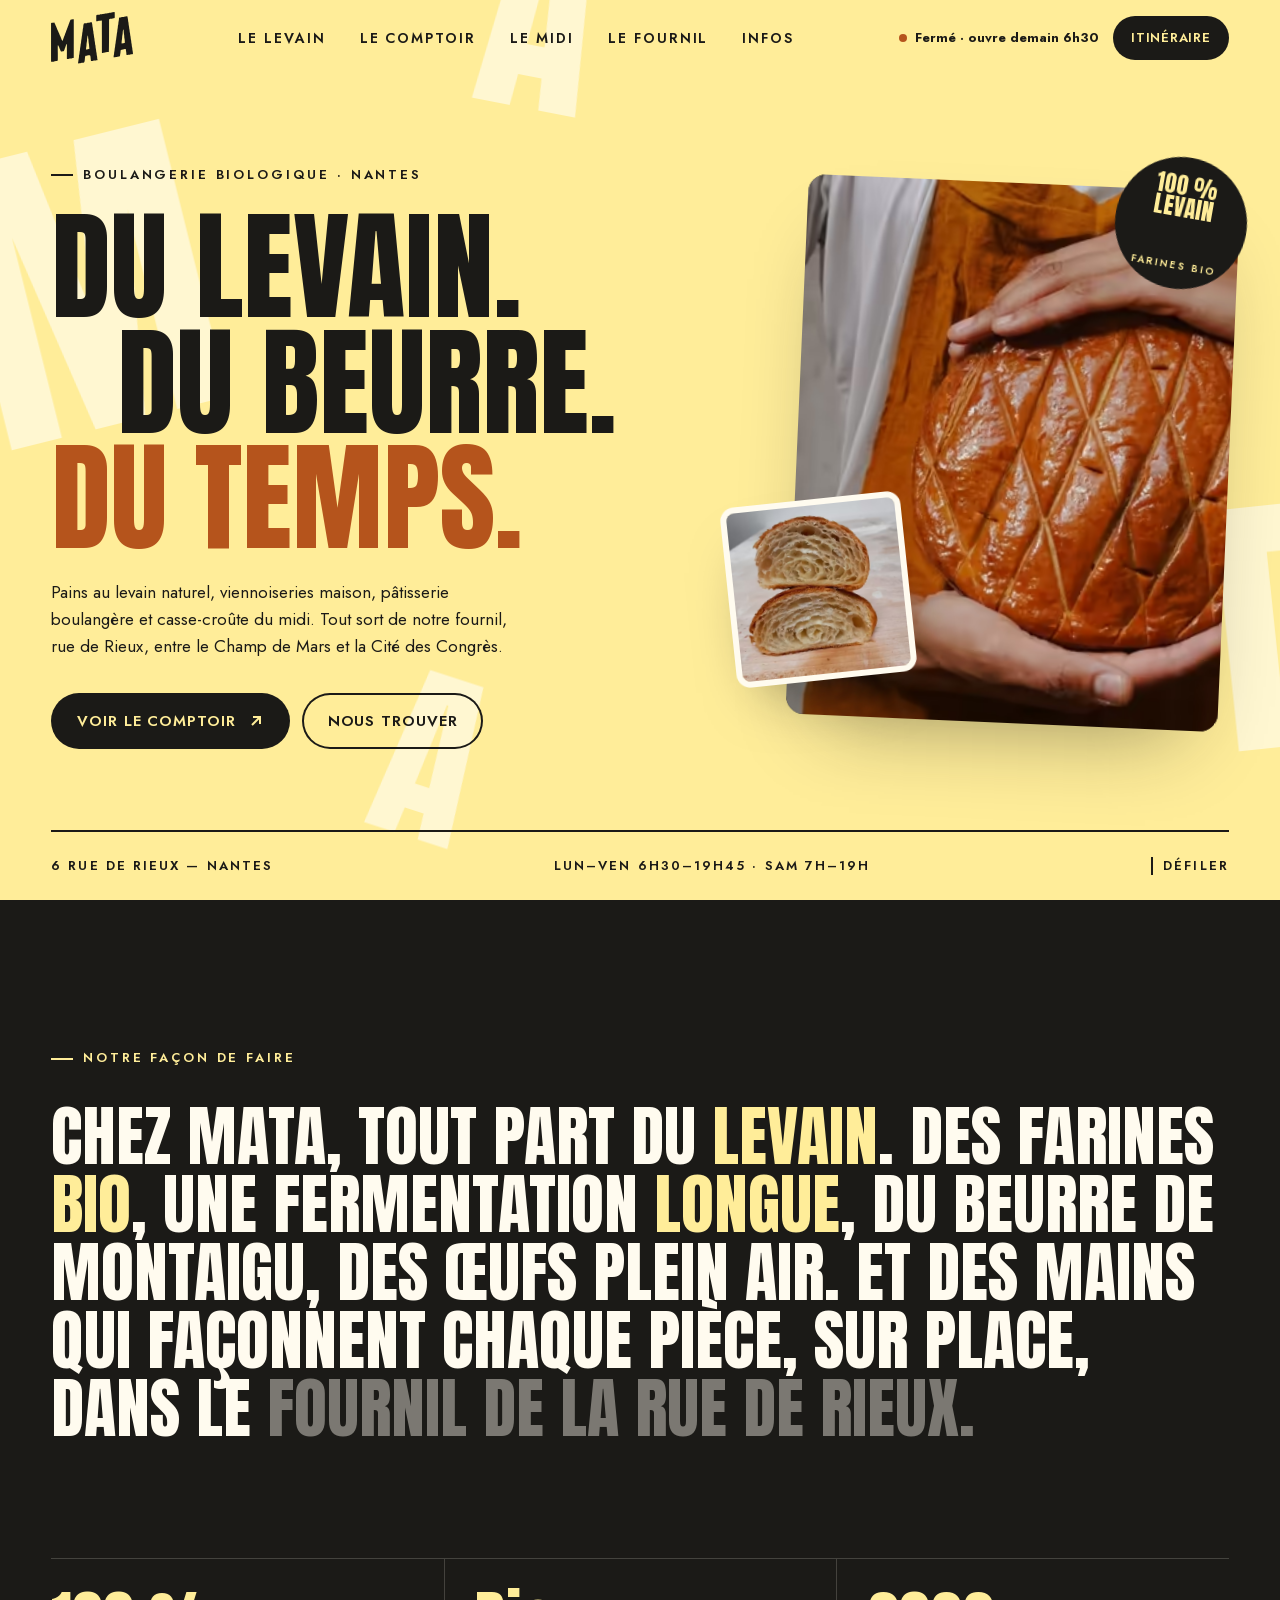
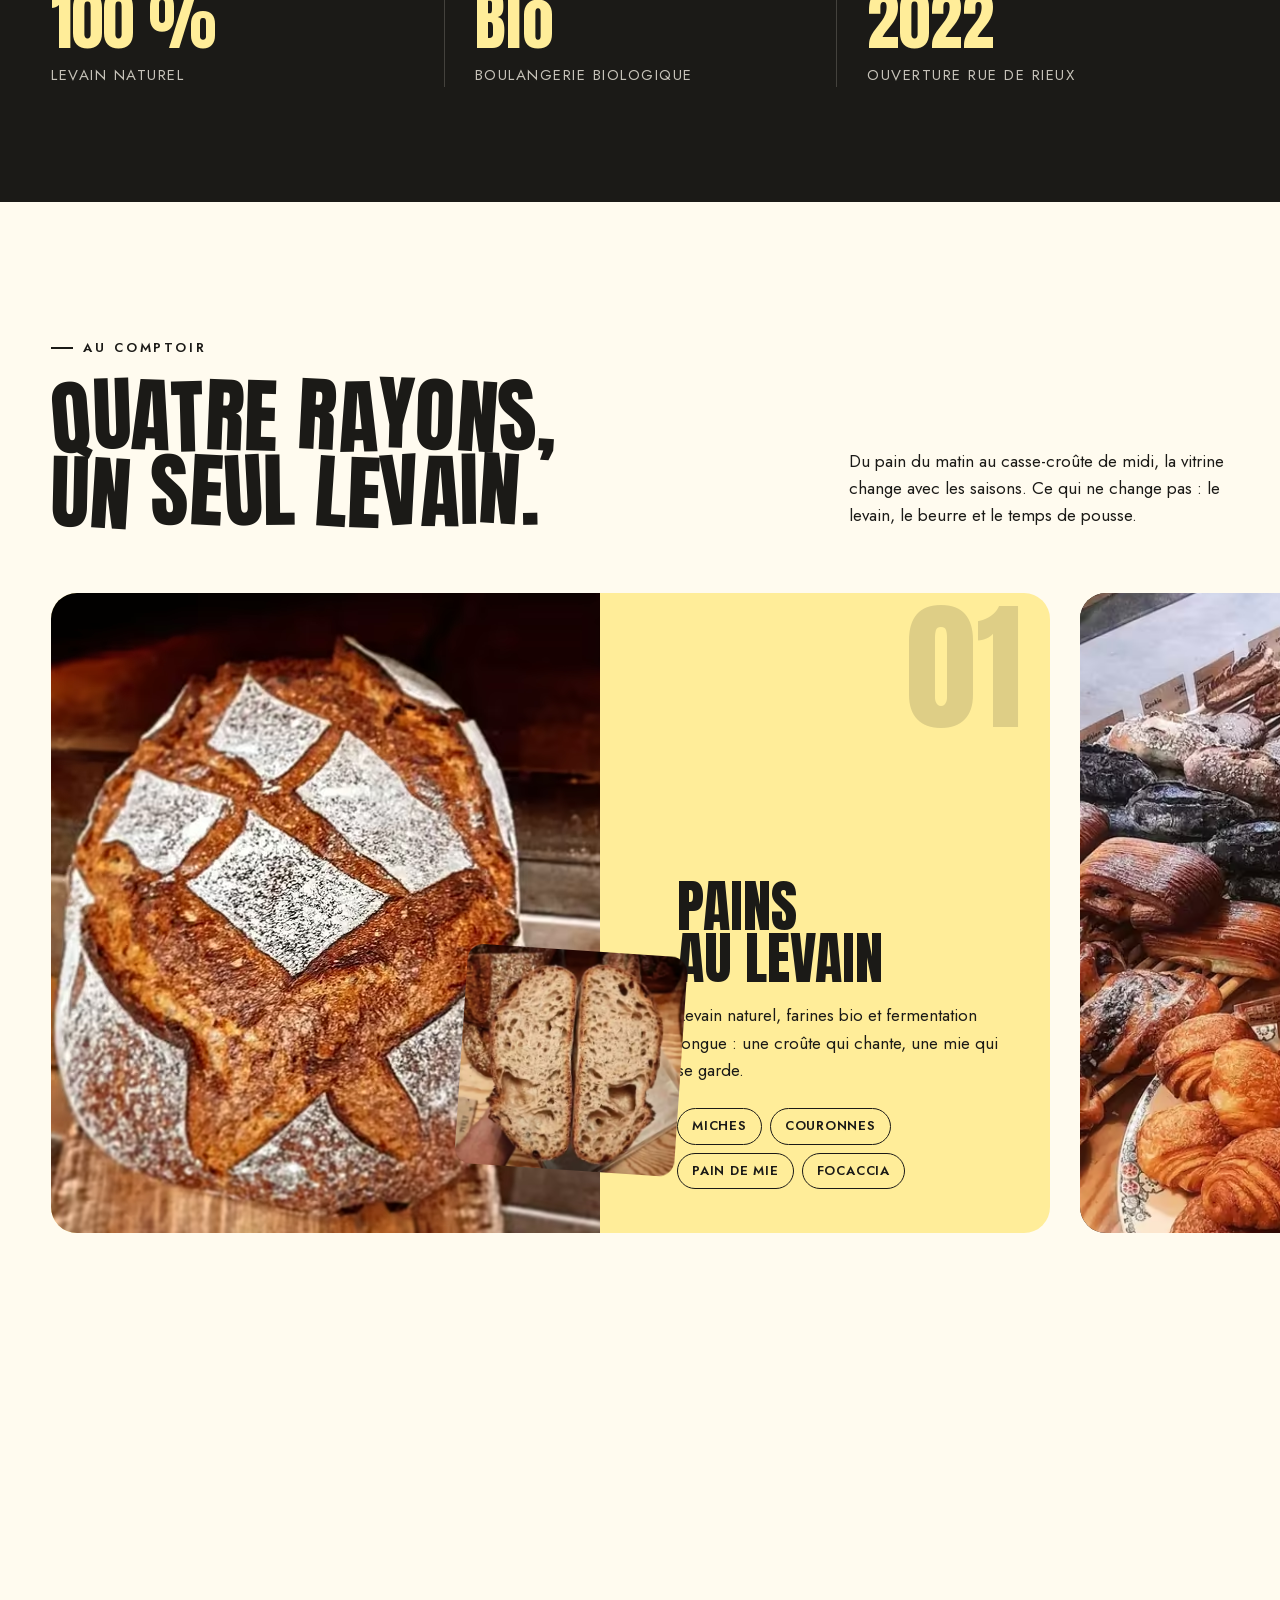
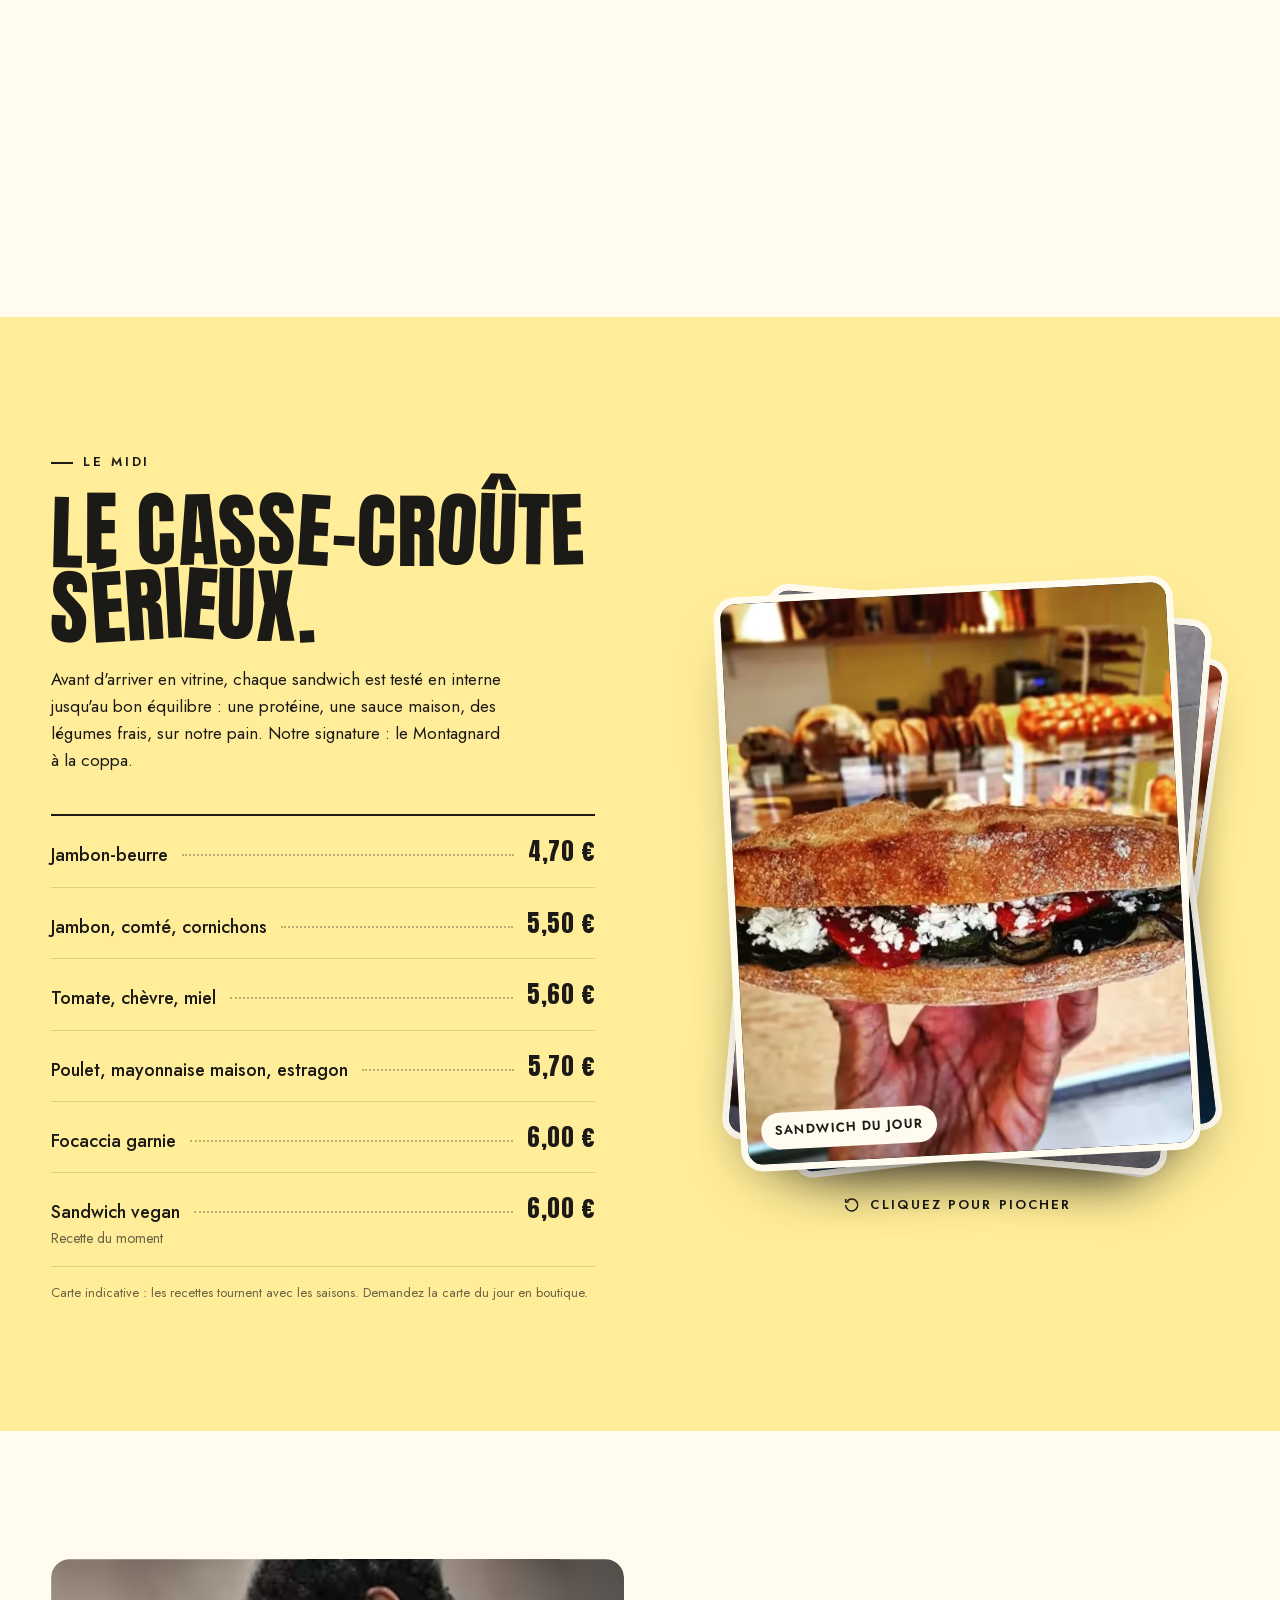
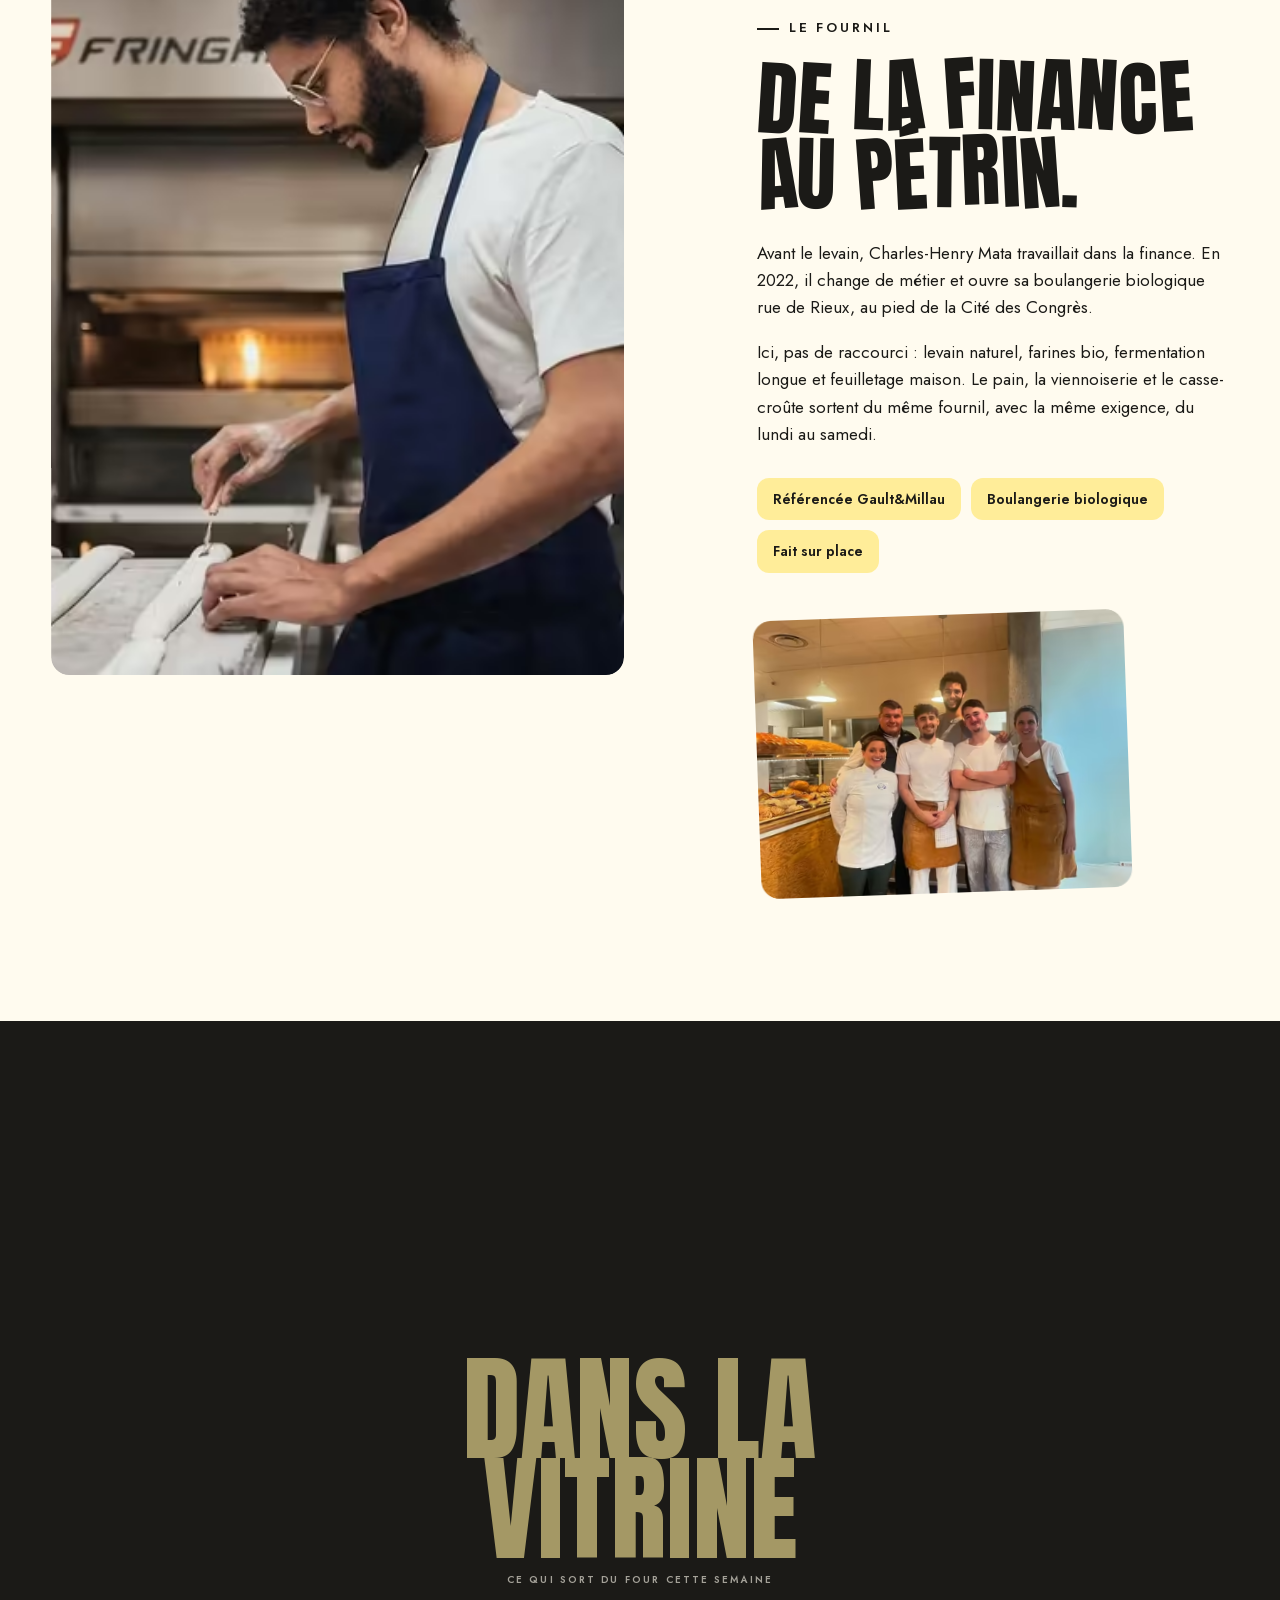
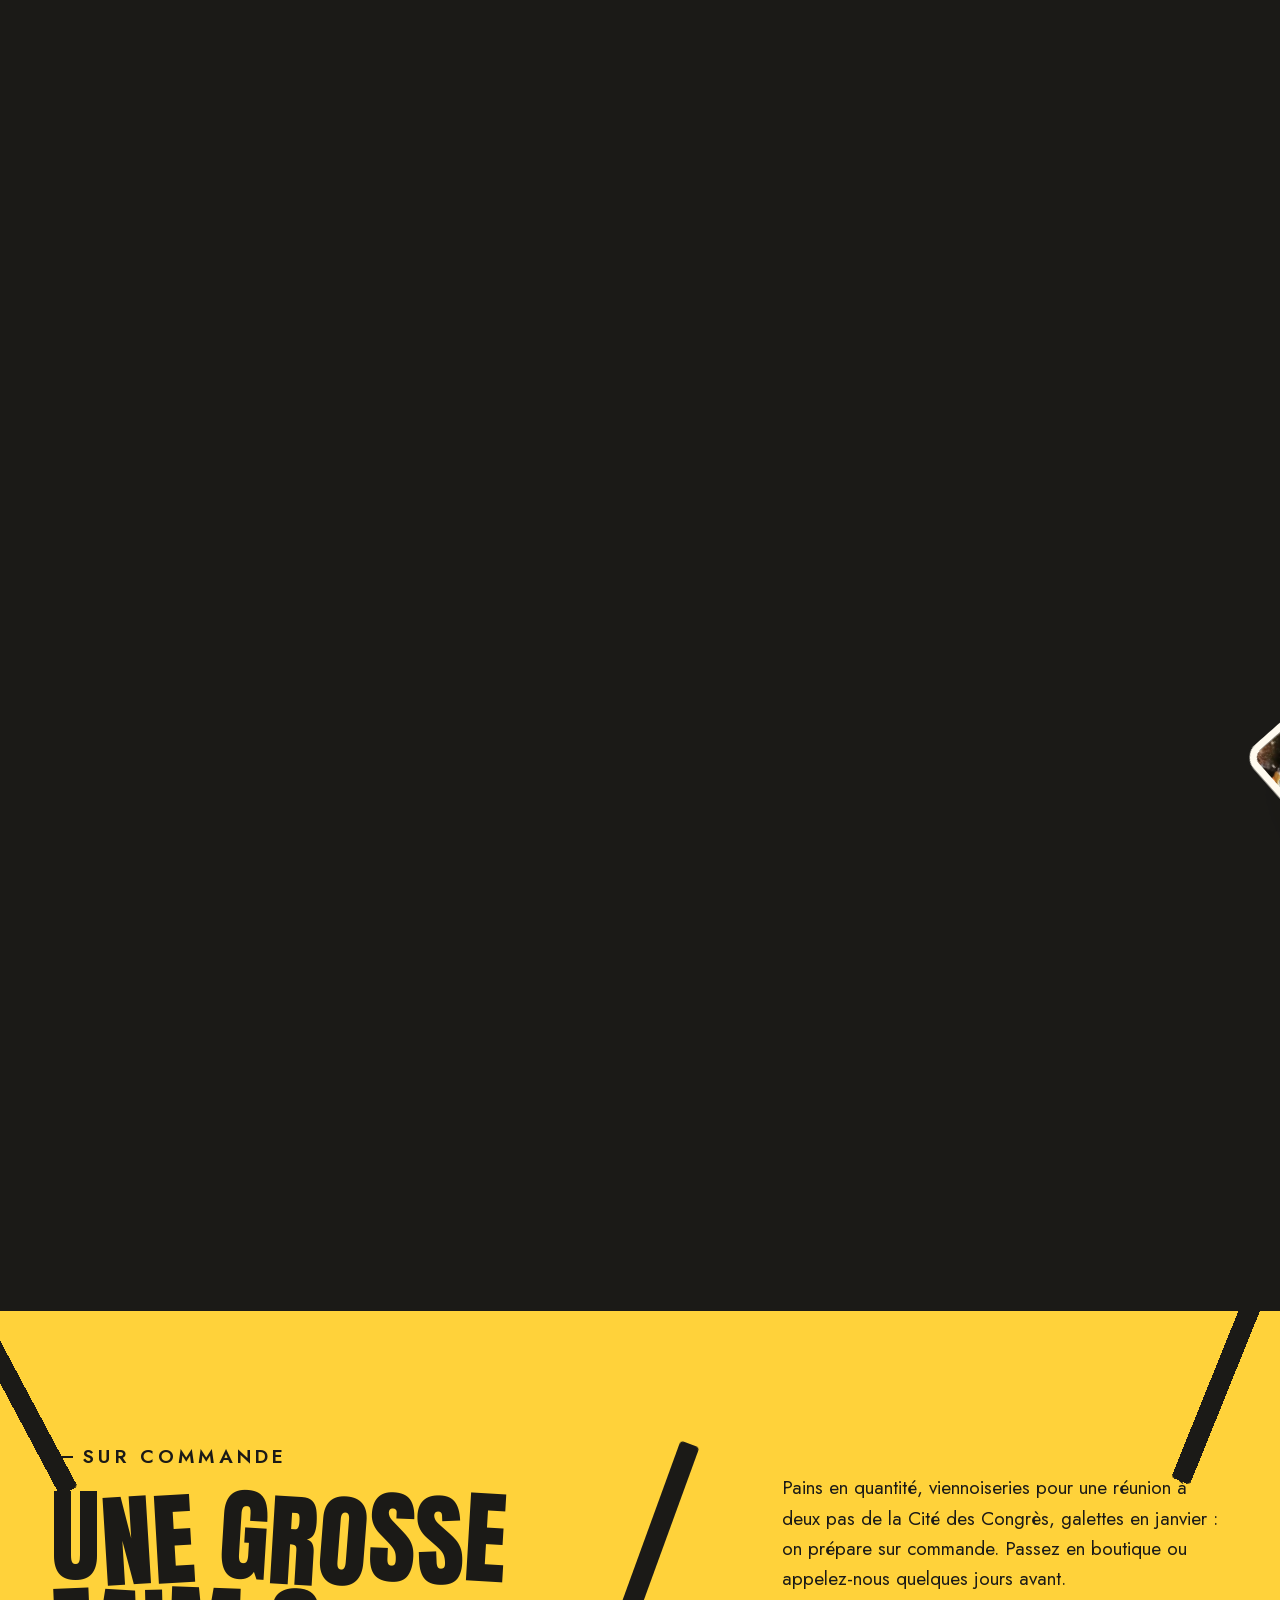
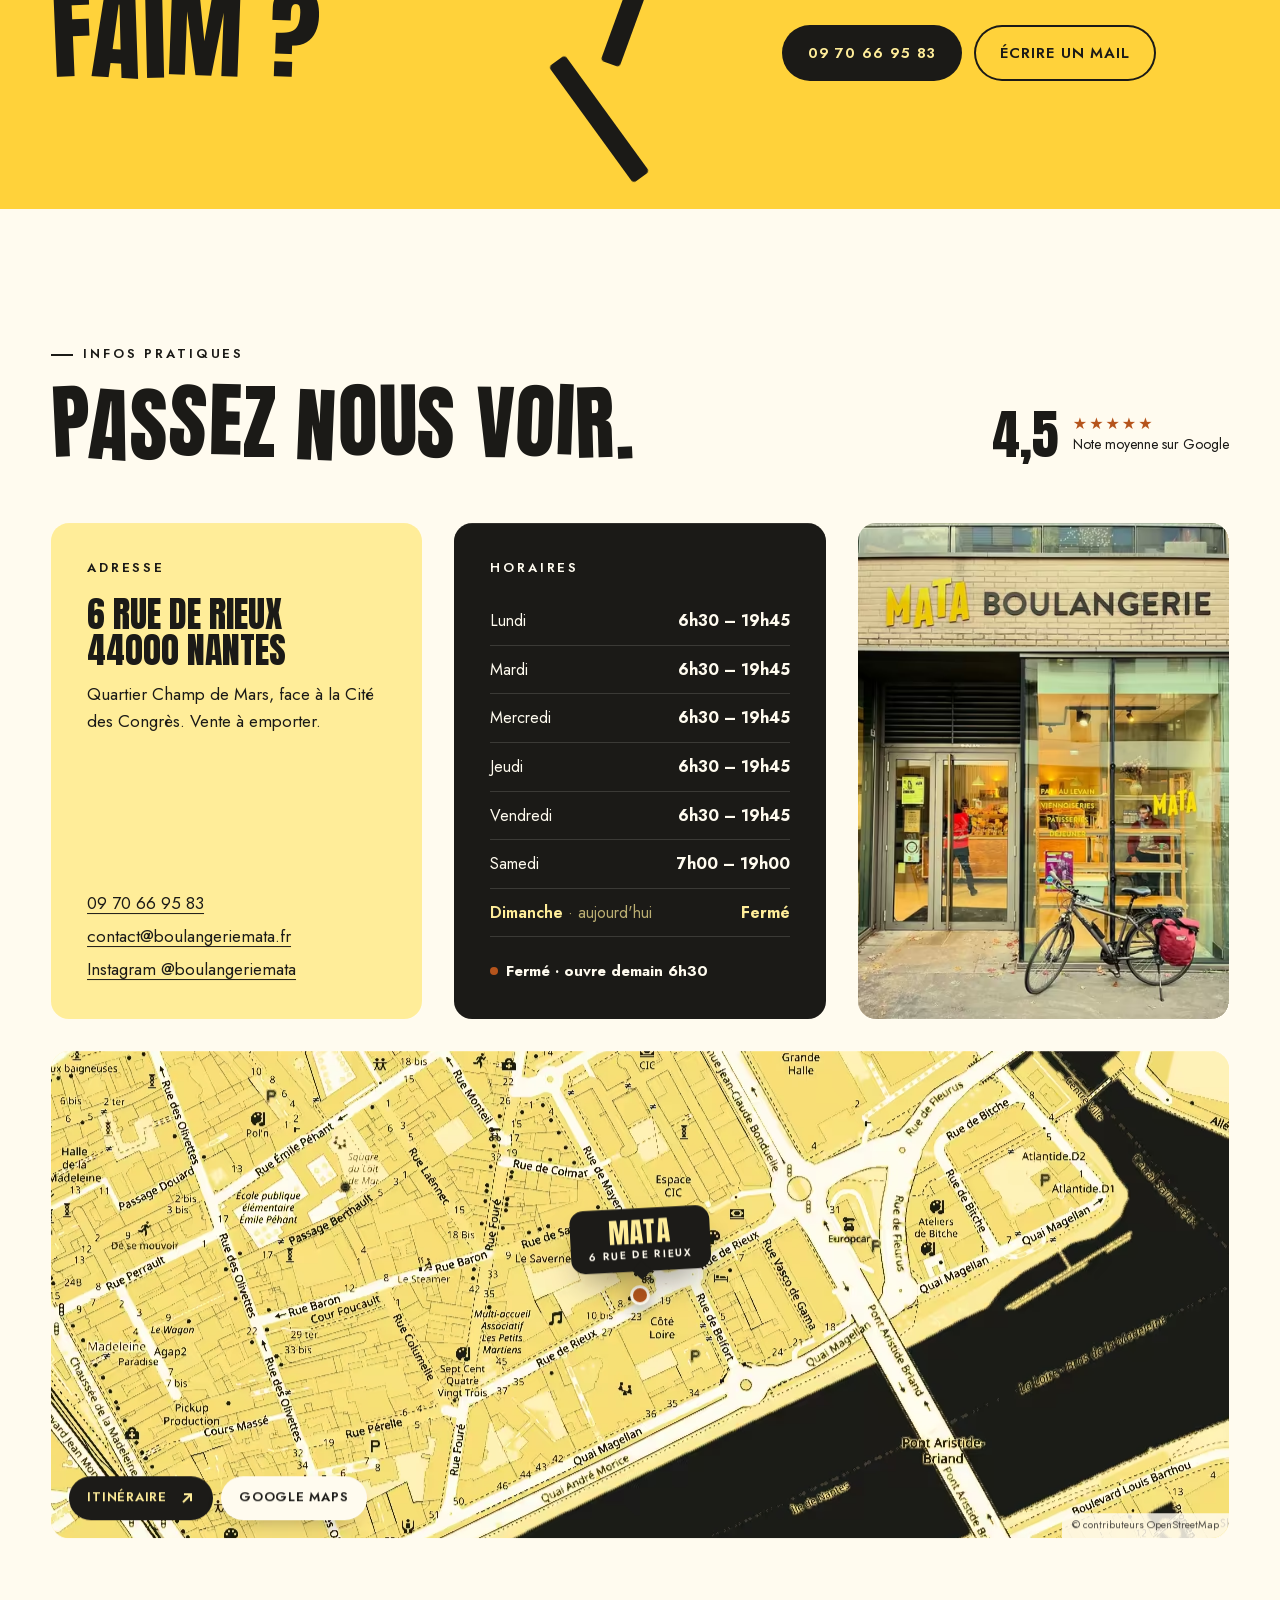
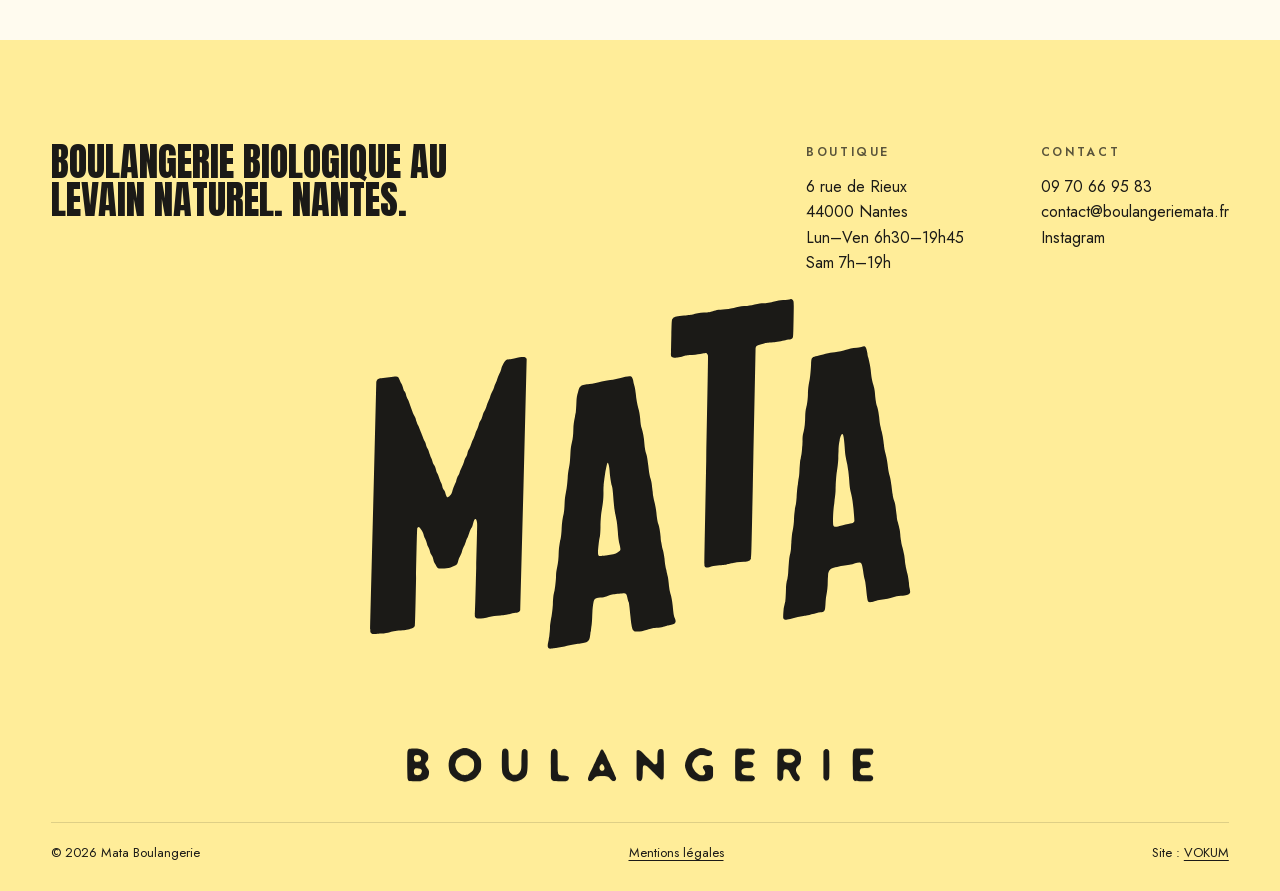
==== commit 6f736b1e: "URL de prod : og:image, canonical, sitemap Co-Authored-By: Claude Opus 5.5 <noreply@anthropic.com> C" ====
--- a/index.html
+++ b/index.html
@@ -9,7 +9,9 @@
   <meta property="og:type" content="website">
   <meta property="og:title" content="Mata Boulangerie — Bio, levain, Nantes">
   <meta property="og:description" content="Pains au levain, viennoiseries maison, pâtisserie boulangère et casse-croûte. 6 rue de Rieux, Nantes.">
-  <meta property="og:image" content="assets/img/og.jpg">
+  <meta property="og:image" content="https://mata-site-steel.vercel.app/assets/img/og.jpg">
+  <meta property="og:url" content="https://mata-site-steel.vercel.app/">
+  <link rel="canonical" href="https://mata-site-steel.vercel.app/">
   <meta property="og:locale" content="fr_FR">
   <link rel="icon" href="assets/img/favicon.svg" type="image/svg+xml">
   <link rel="preload" as="image" type="image/avif" fetchpriority="high" imagesrcset="assets/img/r/hero-pain-480.avif 480w, assets/img/r/hero-pain-640.avif 640w, assets/img/r/hero-pain-800.avif 800w, assets/img/r/hero-pain-1080.avif 1080w" imagesizes="(max-width: 680px) 82vw, (max-width: 820px) 440px, min(520px, 48vh)">
@@ -37,7 +39,8 @@
     "@type": "Bakery",
     "name": "Mata Boulangerie",
     "description": "Boulangerie biologique au levain naturel : pains, viennoiseries maison, pâtisserie boulangère et casse-croûte.",
-    "image": "assets/img/facade.webp",
+    "image": "https://mata-site-steel.vercel.app/assets/img/facade.webp",
+    "url": "https://mata-site-steel.vercel.app/",
     "telephone": "+33970669583",
     "email": "contact@boulangeriemata.fr",
     "priceRange": "€",
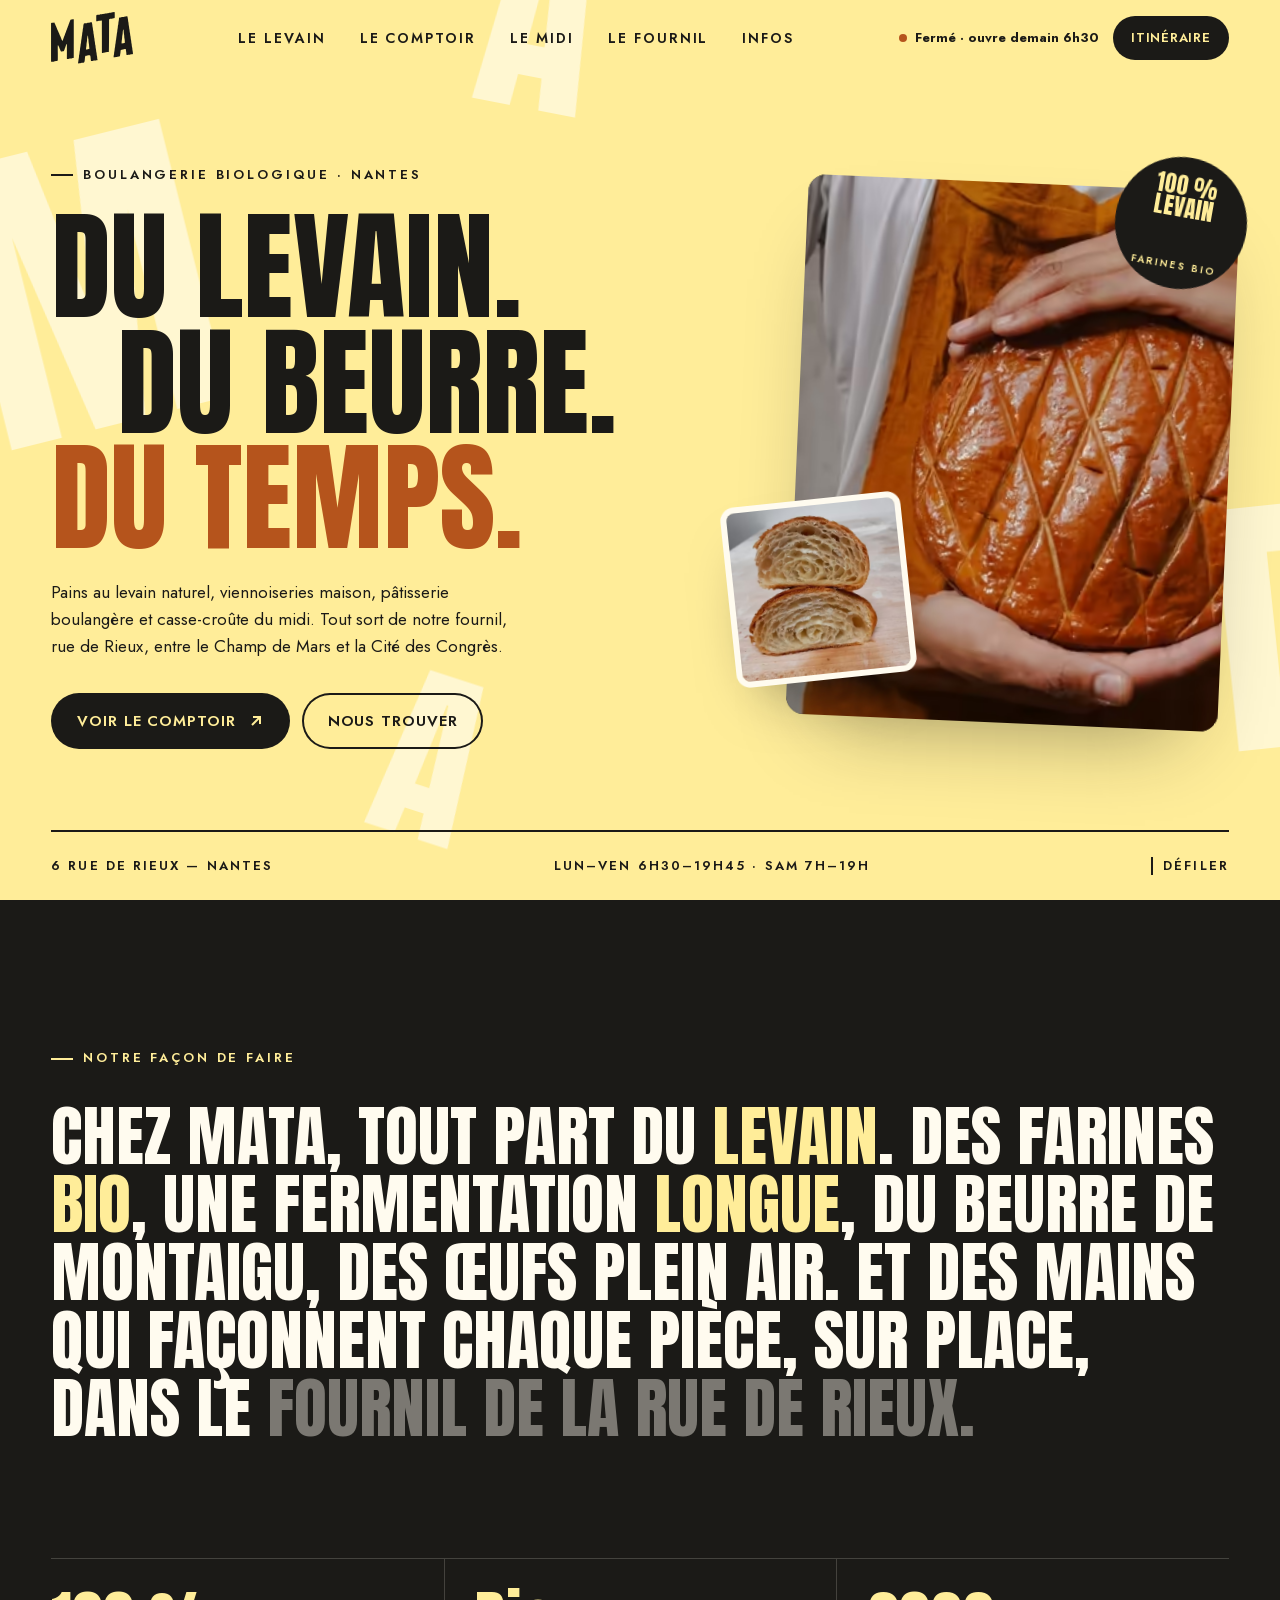
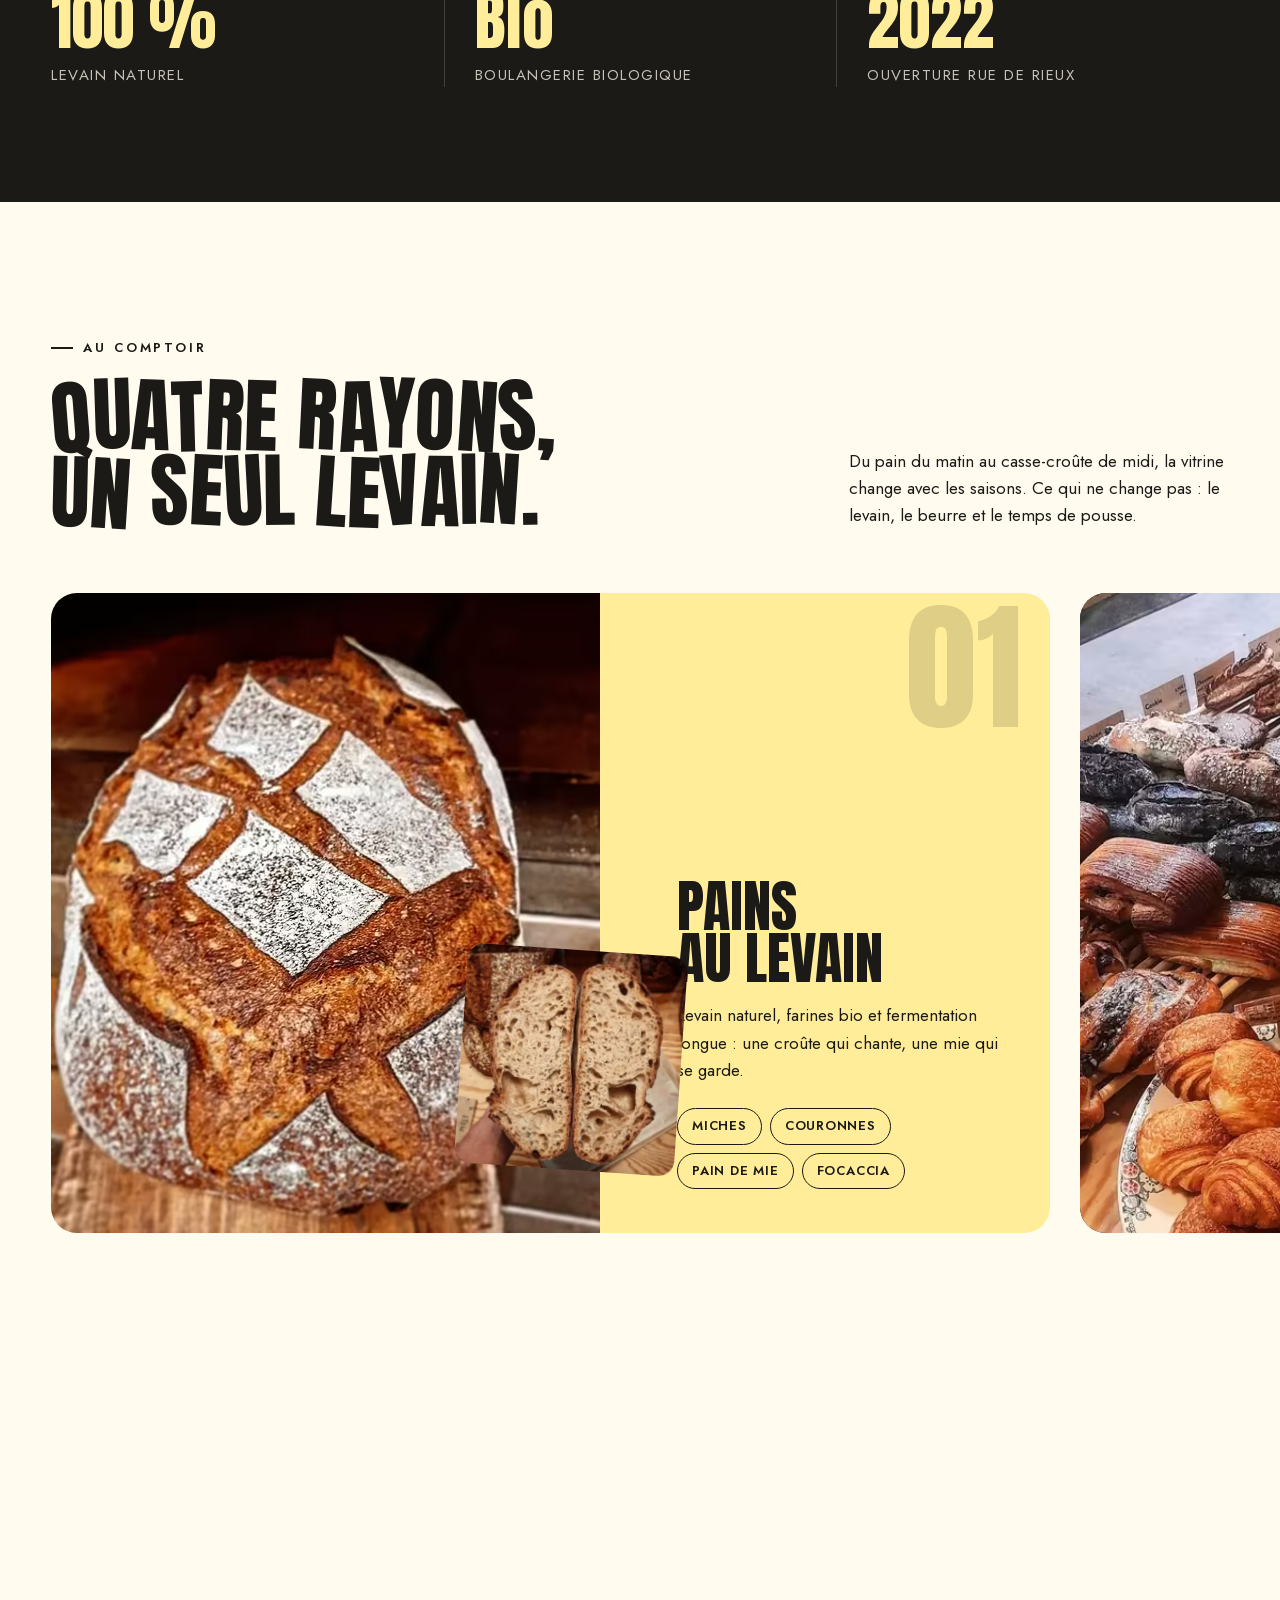
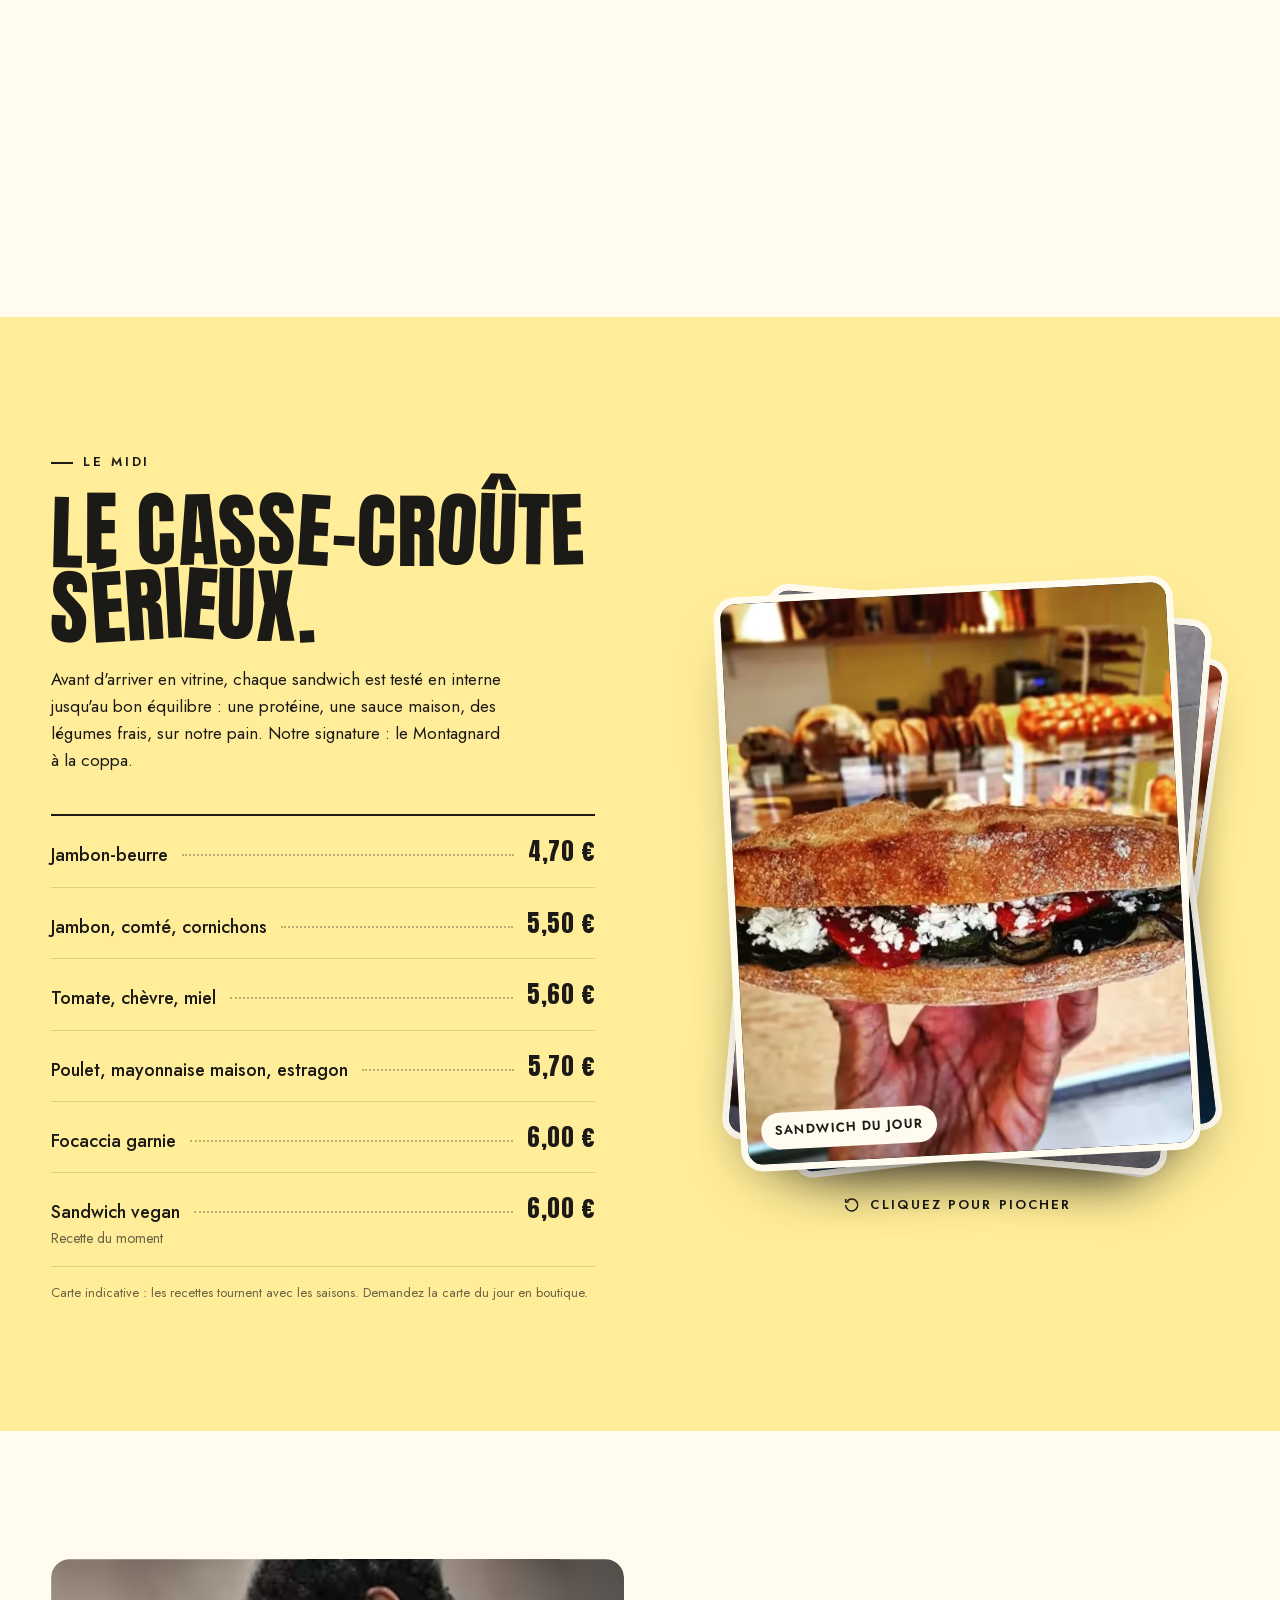
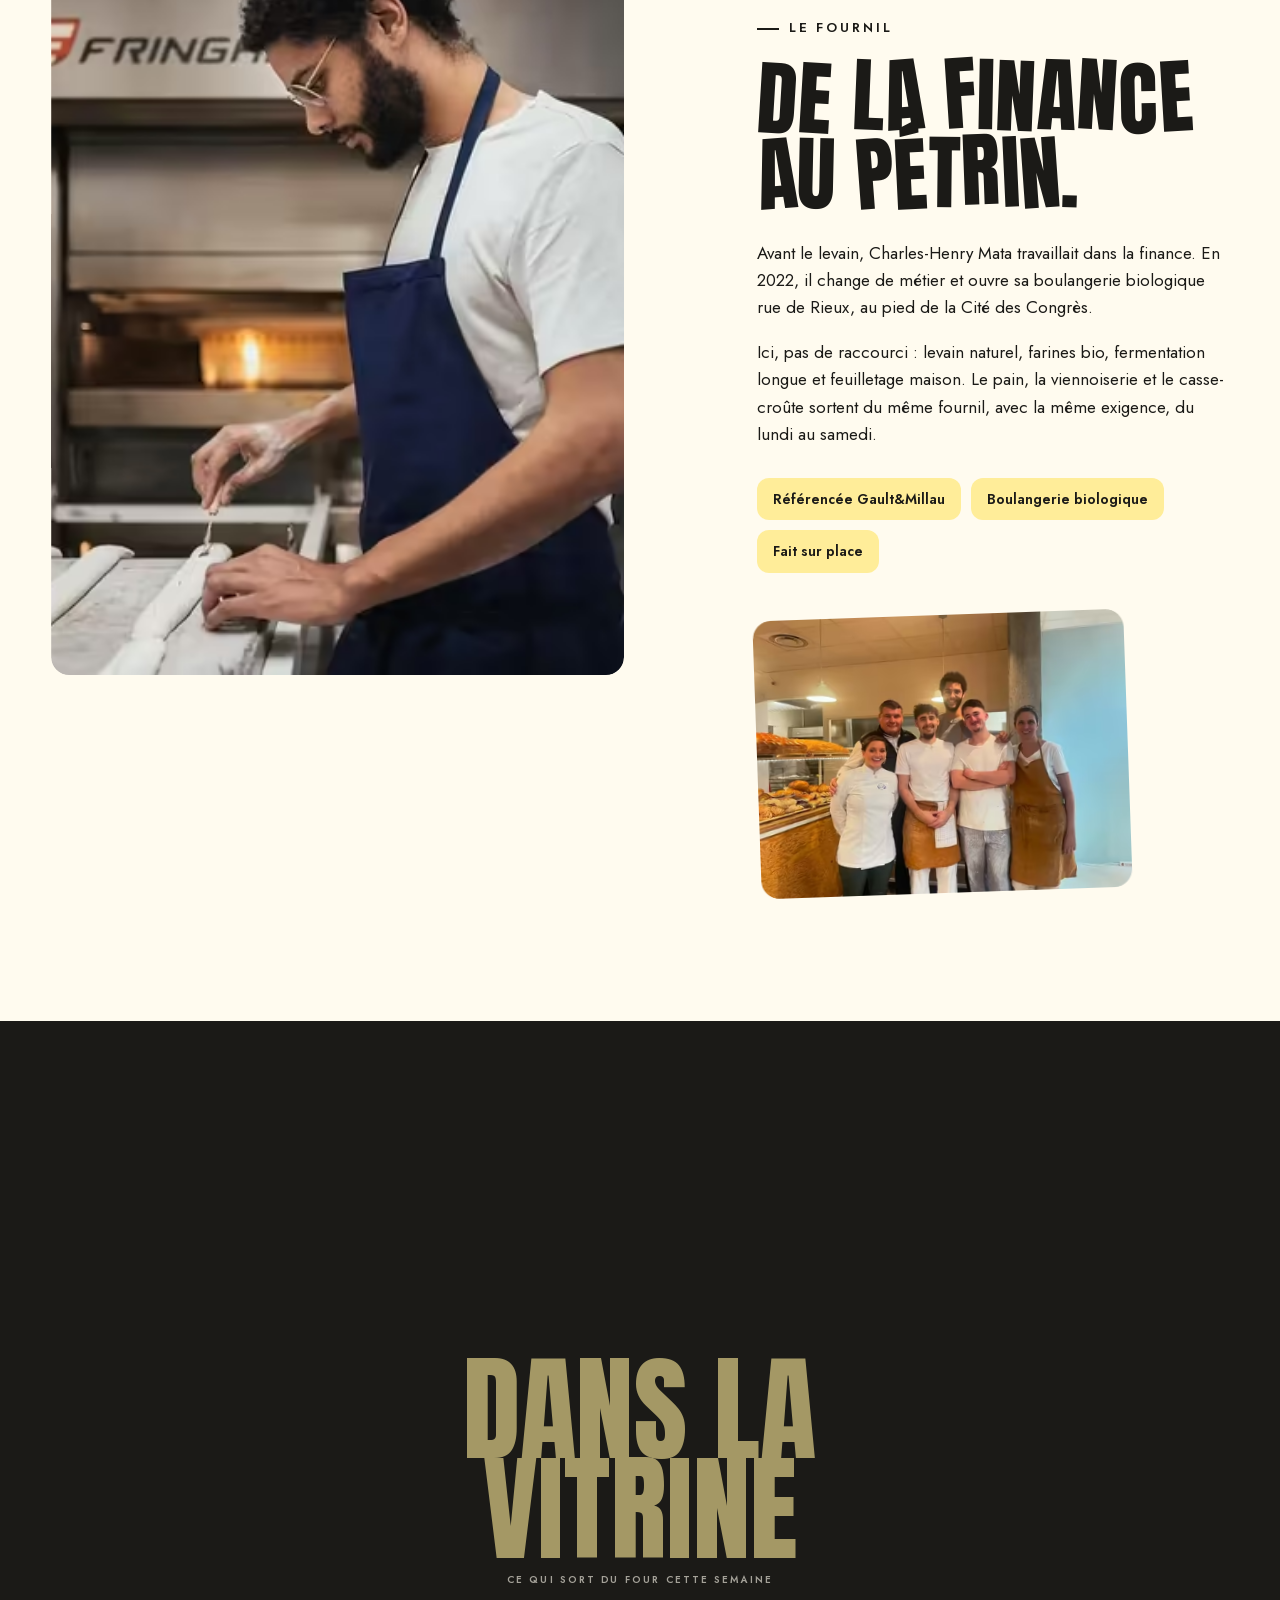
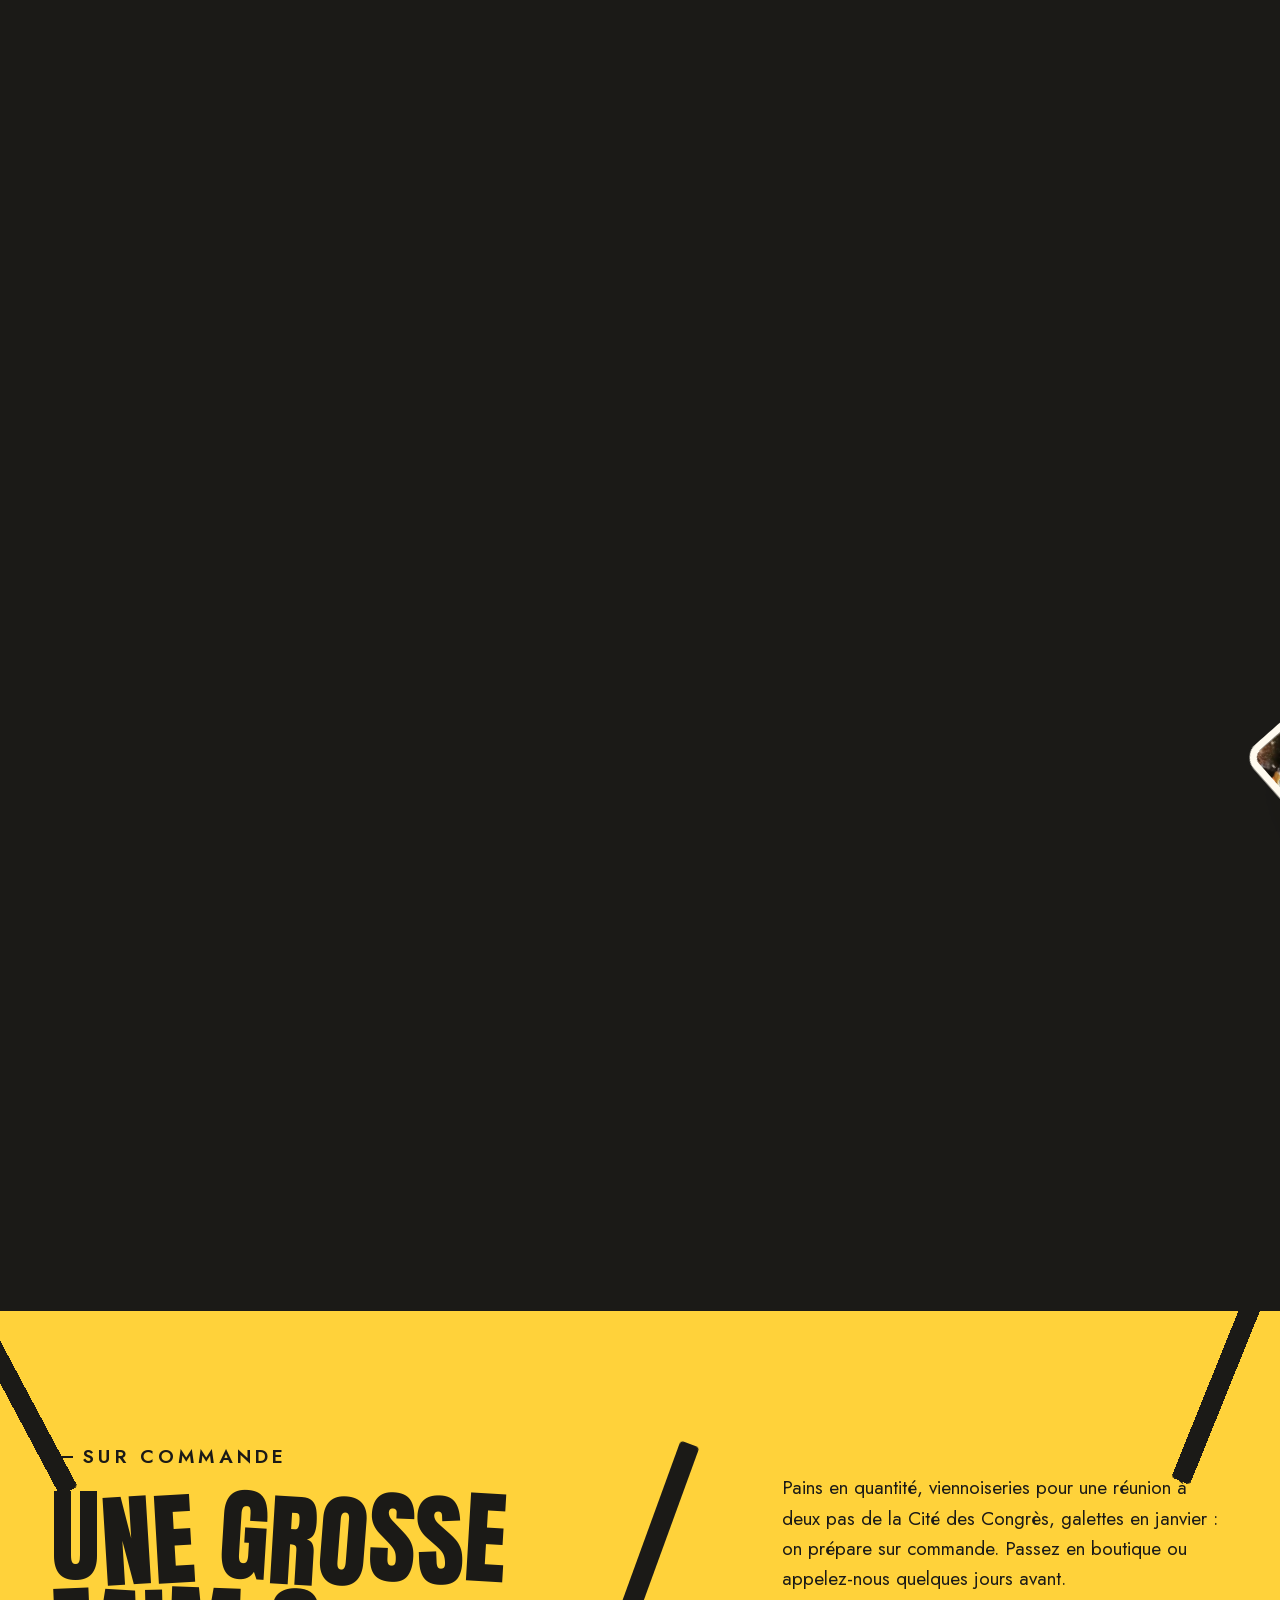
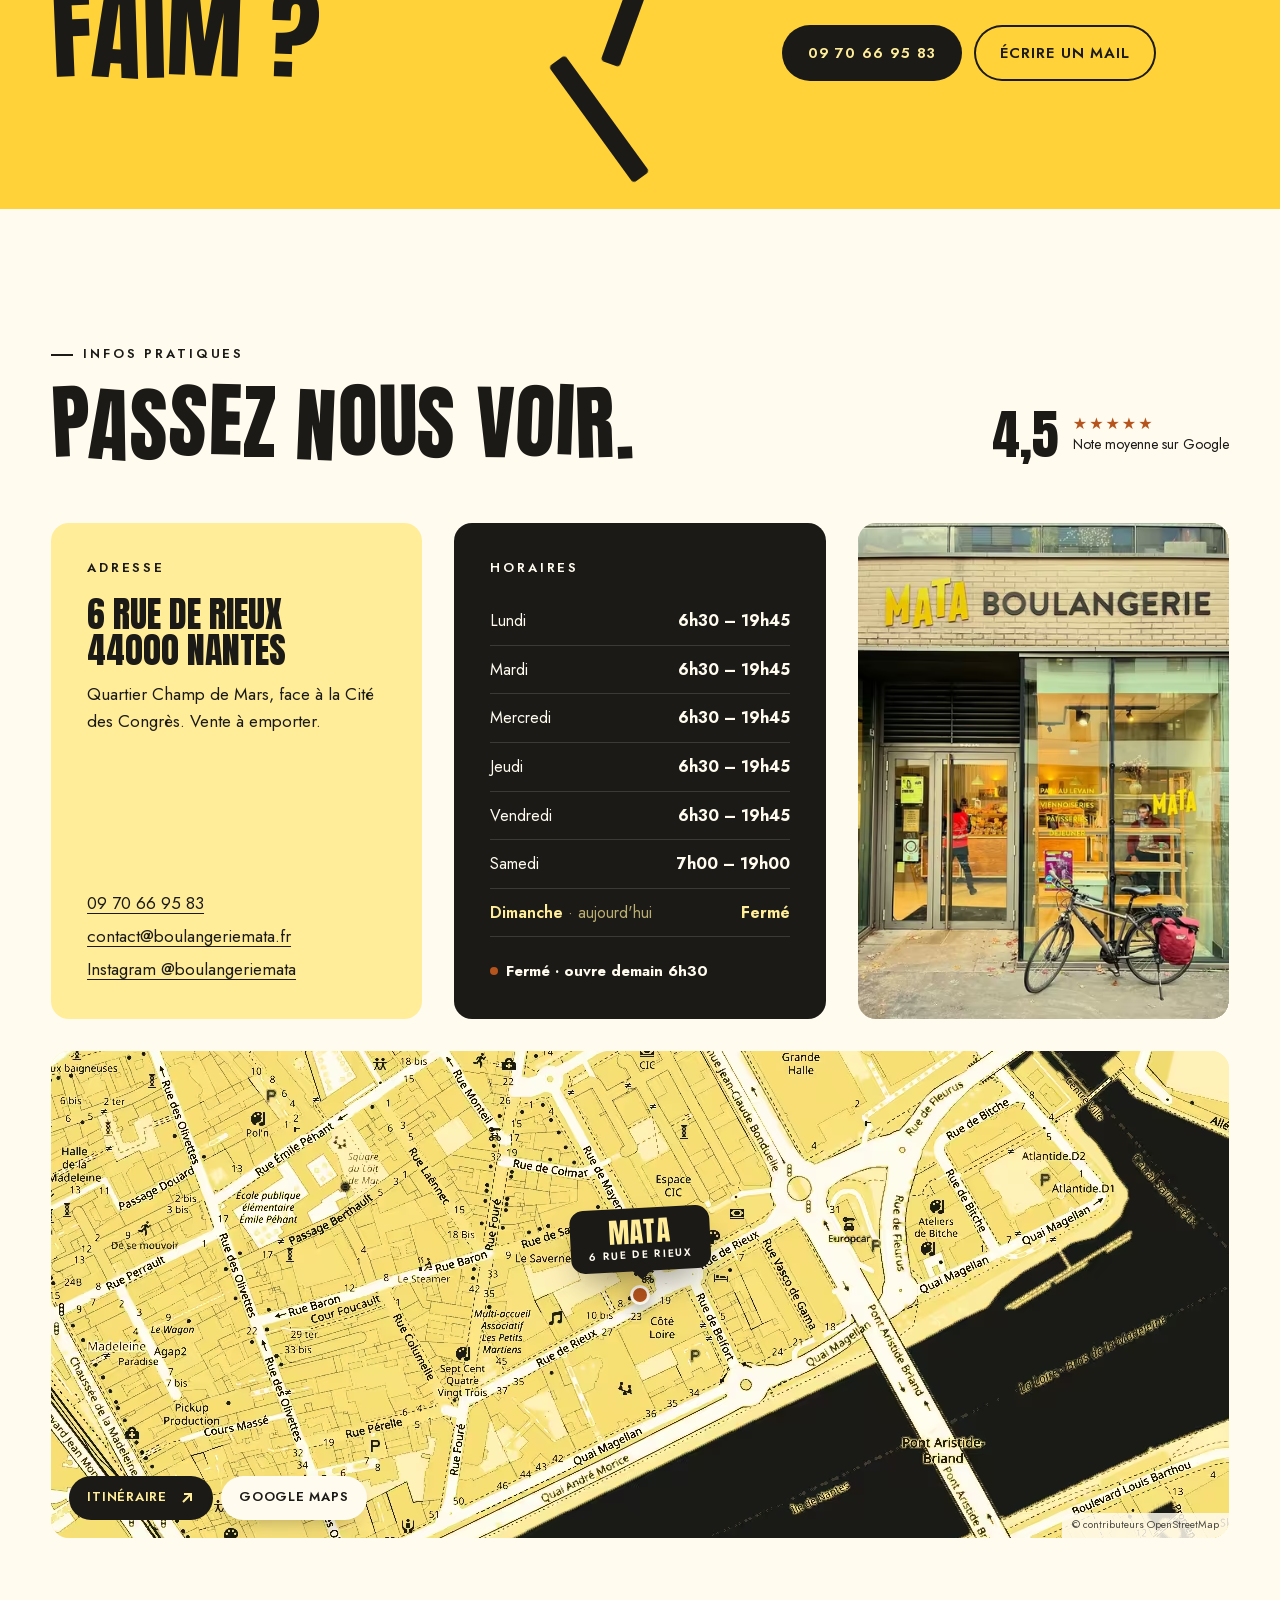
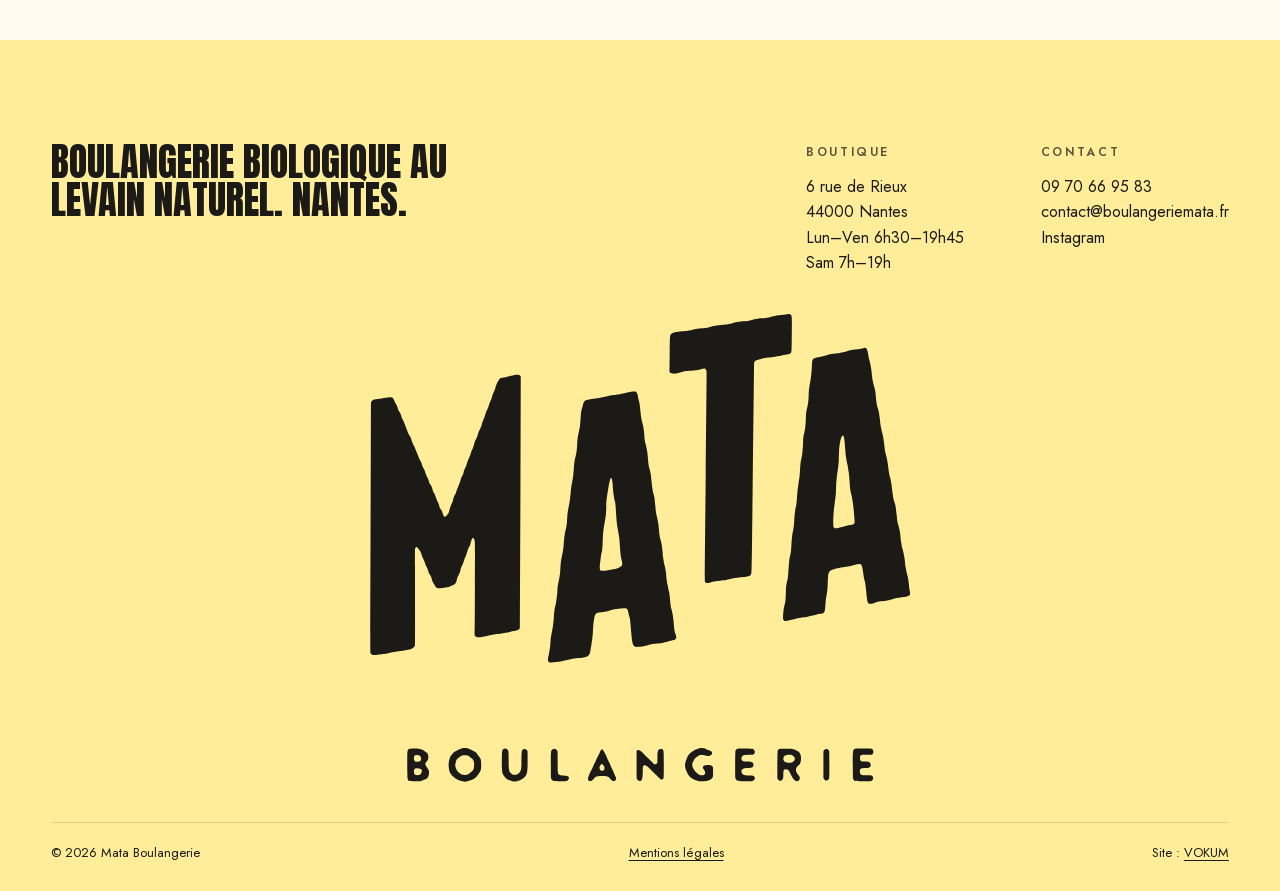
==== commit 2e13f992: "Mini-photo du hero : chargement natif Co-Authored-By: Claude Opus 5.5 <noreply@anthropic.com> Claude" ====
--- a/index.html
+++ b/index.html
@@ -130,7 +130,7 @@
 
       <figure class="hero__media">
         <div class="hero__frame"><picture><source type="image/avif" srcset="assets/img/r/hero-pain-480.avif 480w, assets/img/r/hero-pain-640.avif 640w, assets/img/r/hero-pain-800.avif 800w, assets/img/r/hero-pain-1080.avif 1080w" sizes="(max-width: 680px) 82vw, (max-width: 820px) 440px, min(520px, 48vh)"><img src="assets/img/r/hero-pain-800.webp" srcset="assets/img/r/hero-pain-480.webp 480w, assets/img/r/hero-pain-640.webp 640w, assets/img/r/hero-pain-800.webp 800w, assets/img/r/hero-pain-1080.webp 1080w" sizes="(max-width: 680px) 82vw, (max-width: 820px) 440px, min(520px, 48vh)" alt="Miche au levain tenue par un boulanger en tablier" width="1080" height="1080" fetchpriority="high" data-parallax="0.12"></picture></div>
-        <div class="hero__mini"><picture><source data-defer type="image/avif" data-srcset="assets/img/r/croissant-coupe-480.avif 480w, assets/img/r/croissant-coupe-640.avif 640w, assets/img/r/croissant-coupe-800.avif 800w, assets/img/r/croissant-coupe-1080.avif 1080w" sizes="(max-width: 820px) 34vw, 220px"><img data-defer src="[data-uri]" data-src="assets/img/r/croissant-coupe-800.webp" data-srcset="assets/img/r/croissant-coupe-480.webp 480w, assets/img/r/croissant-coupe-640.webp 640w, assets/img/r/croissant-coupe-800.webp 800w, assets/img/r/croissant-coupe-1080.webp 1080w" sizes="(max-width: 820px) 34vw, 220px" fetchpriority="low" alt="Croissant coupé montrant son feuilletage" width="1080" height="1080" loading="lazy"></picture></div>
+        <div class="hero__mini"><picture><source type="image/avif" srcset="assets/img/r/croissant-coupe-480.avif 480w, assets/img/r/croissant-coupe-640.avif 640w, assets/img/r/croissant-coupe-800.avif 800w, assets/img/r/croissant-coupe-1080.avif 1080w" sizes="(max-width: 820px) 34vw, 220px"><img src="assets/img/r/croissant-coupe-800.webp" srcset="assets/img/r/croissant-coupe-480.webp 480w, assets/img/r/croissant-coupe-640.webp 640w, assets/img/r/croissant-coupe-800.webp 800w, assets/img/r/croissant-coupe-1080.webp 1080w" sizes="(max-width: 820px) 34vw, 220px" fetchpriority="low" alt="Croissant coupé montrant son feuilletage" width="1080" height="1080" loading="lazy"></picture></div>
         <figcaption class="sticker">100 %<br>levain<small>Farines bio</small></figcaption>
       </figure>
     </div>
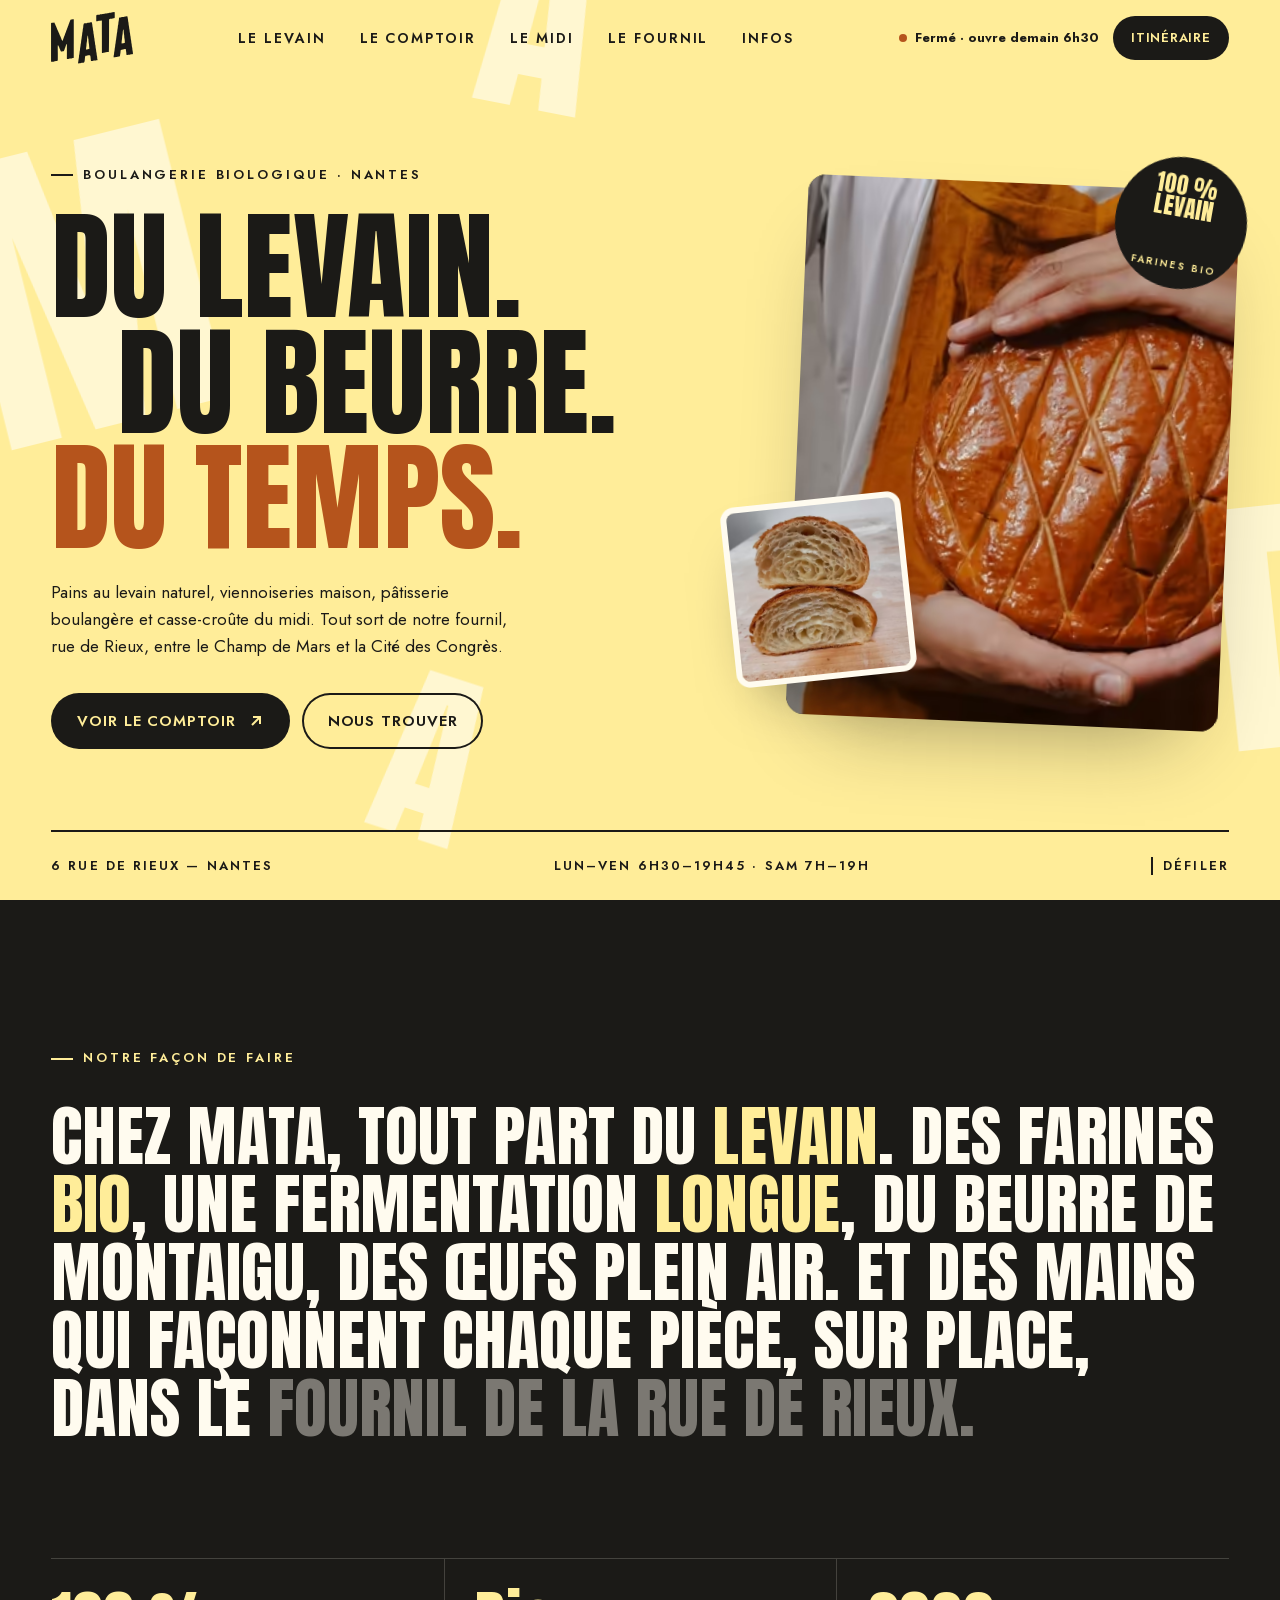
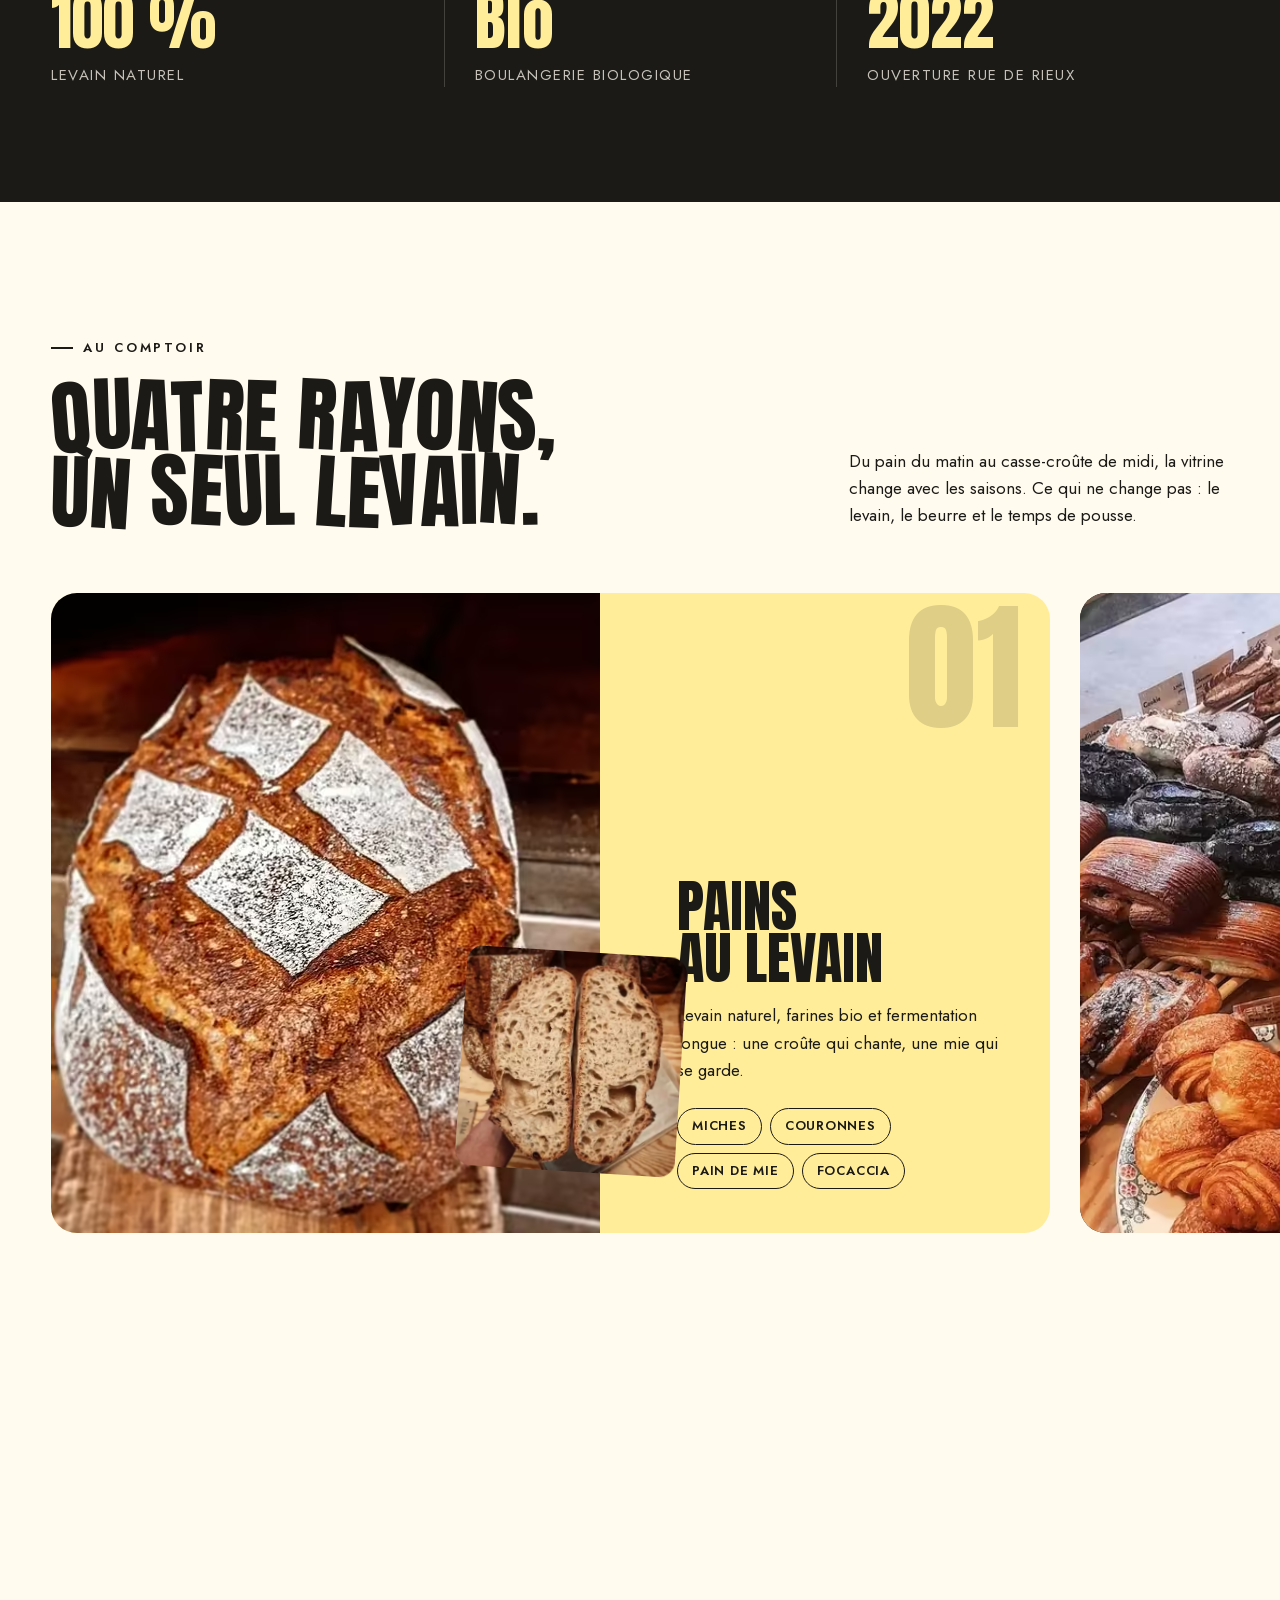
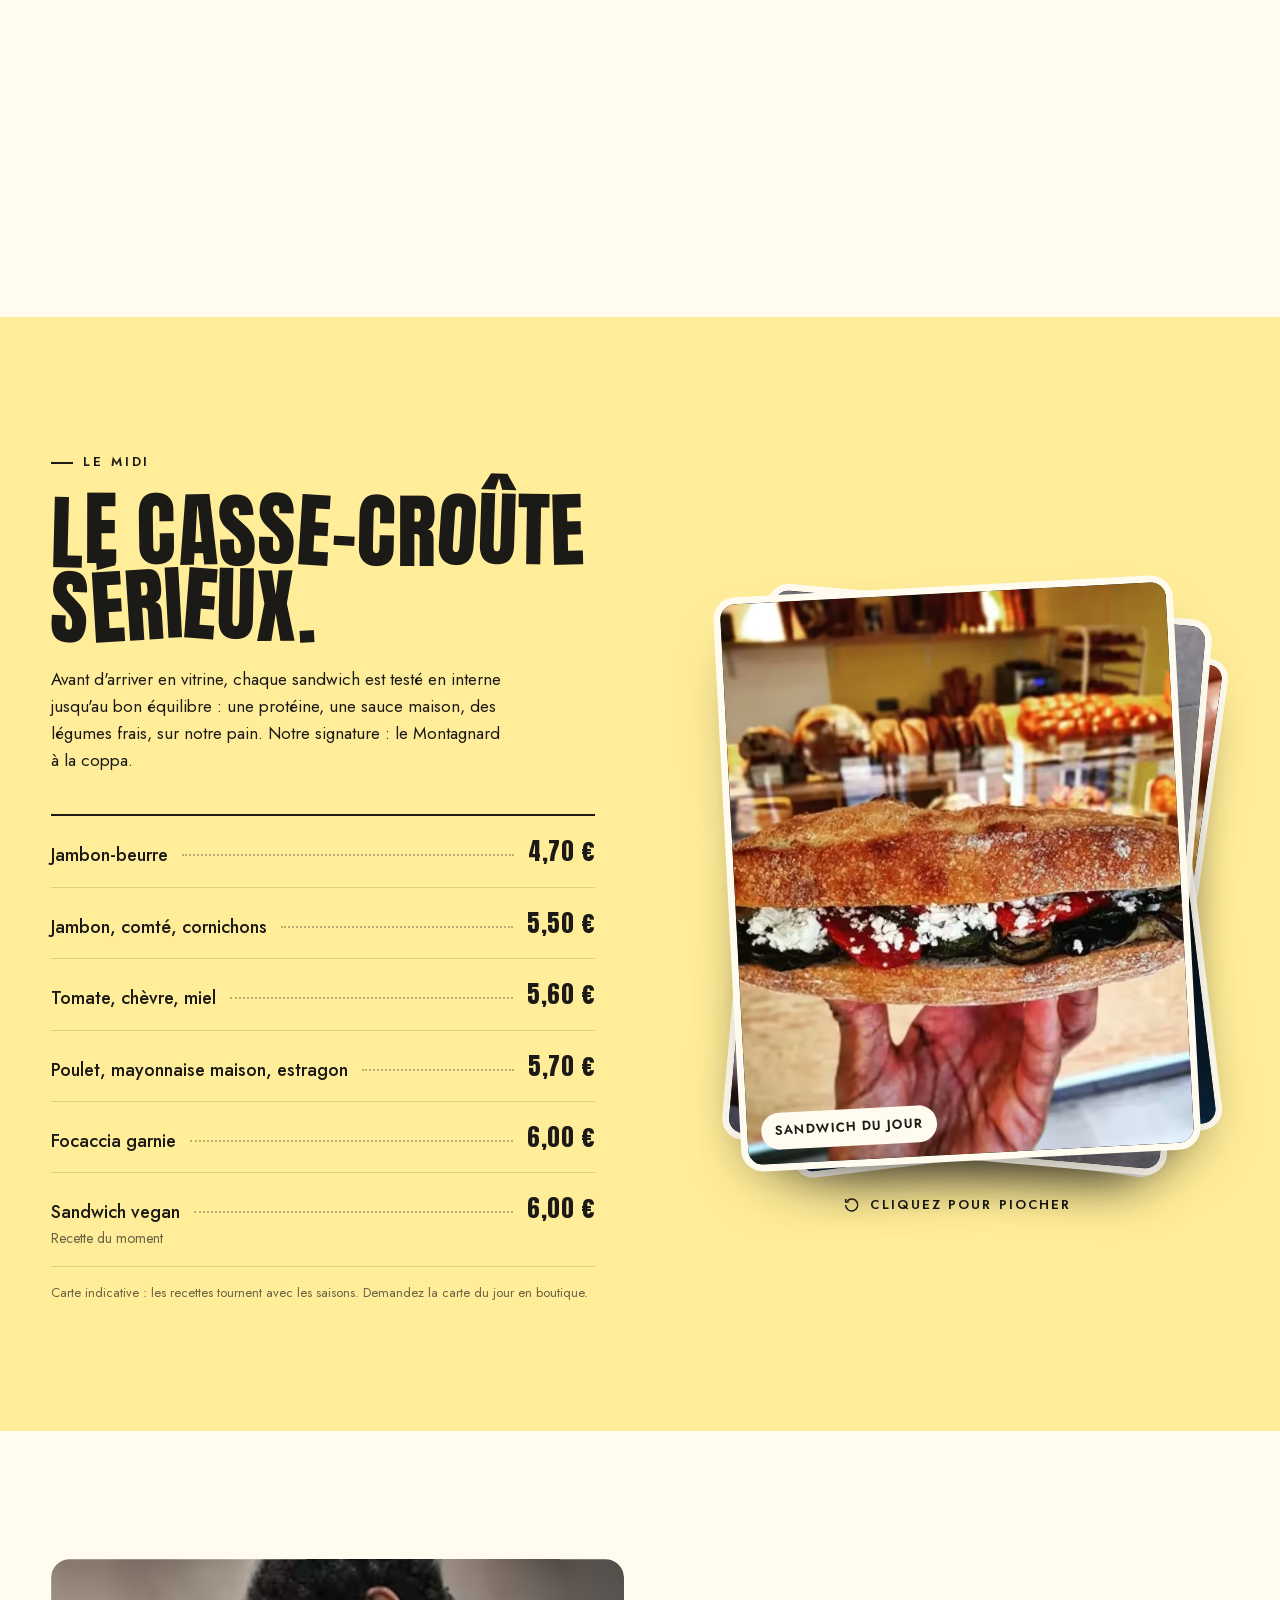
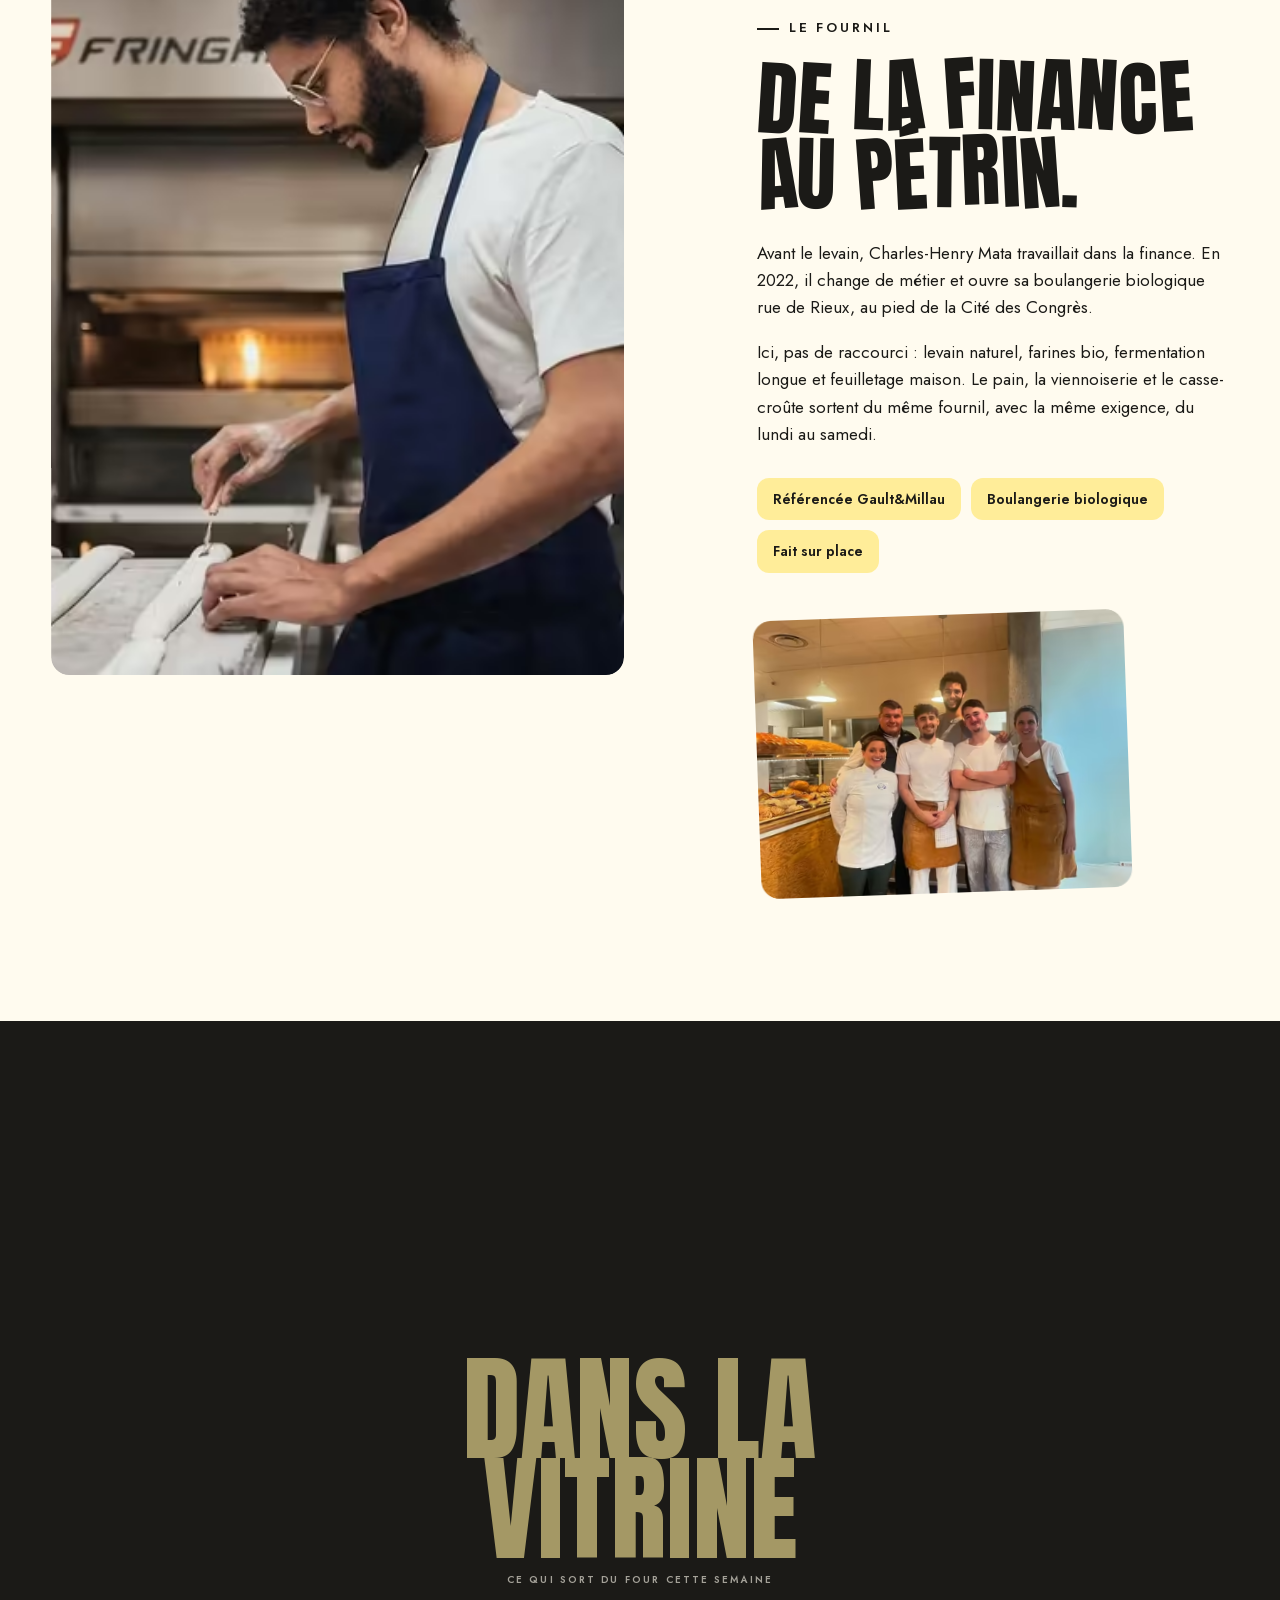
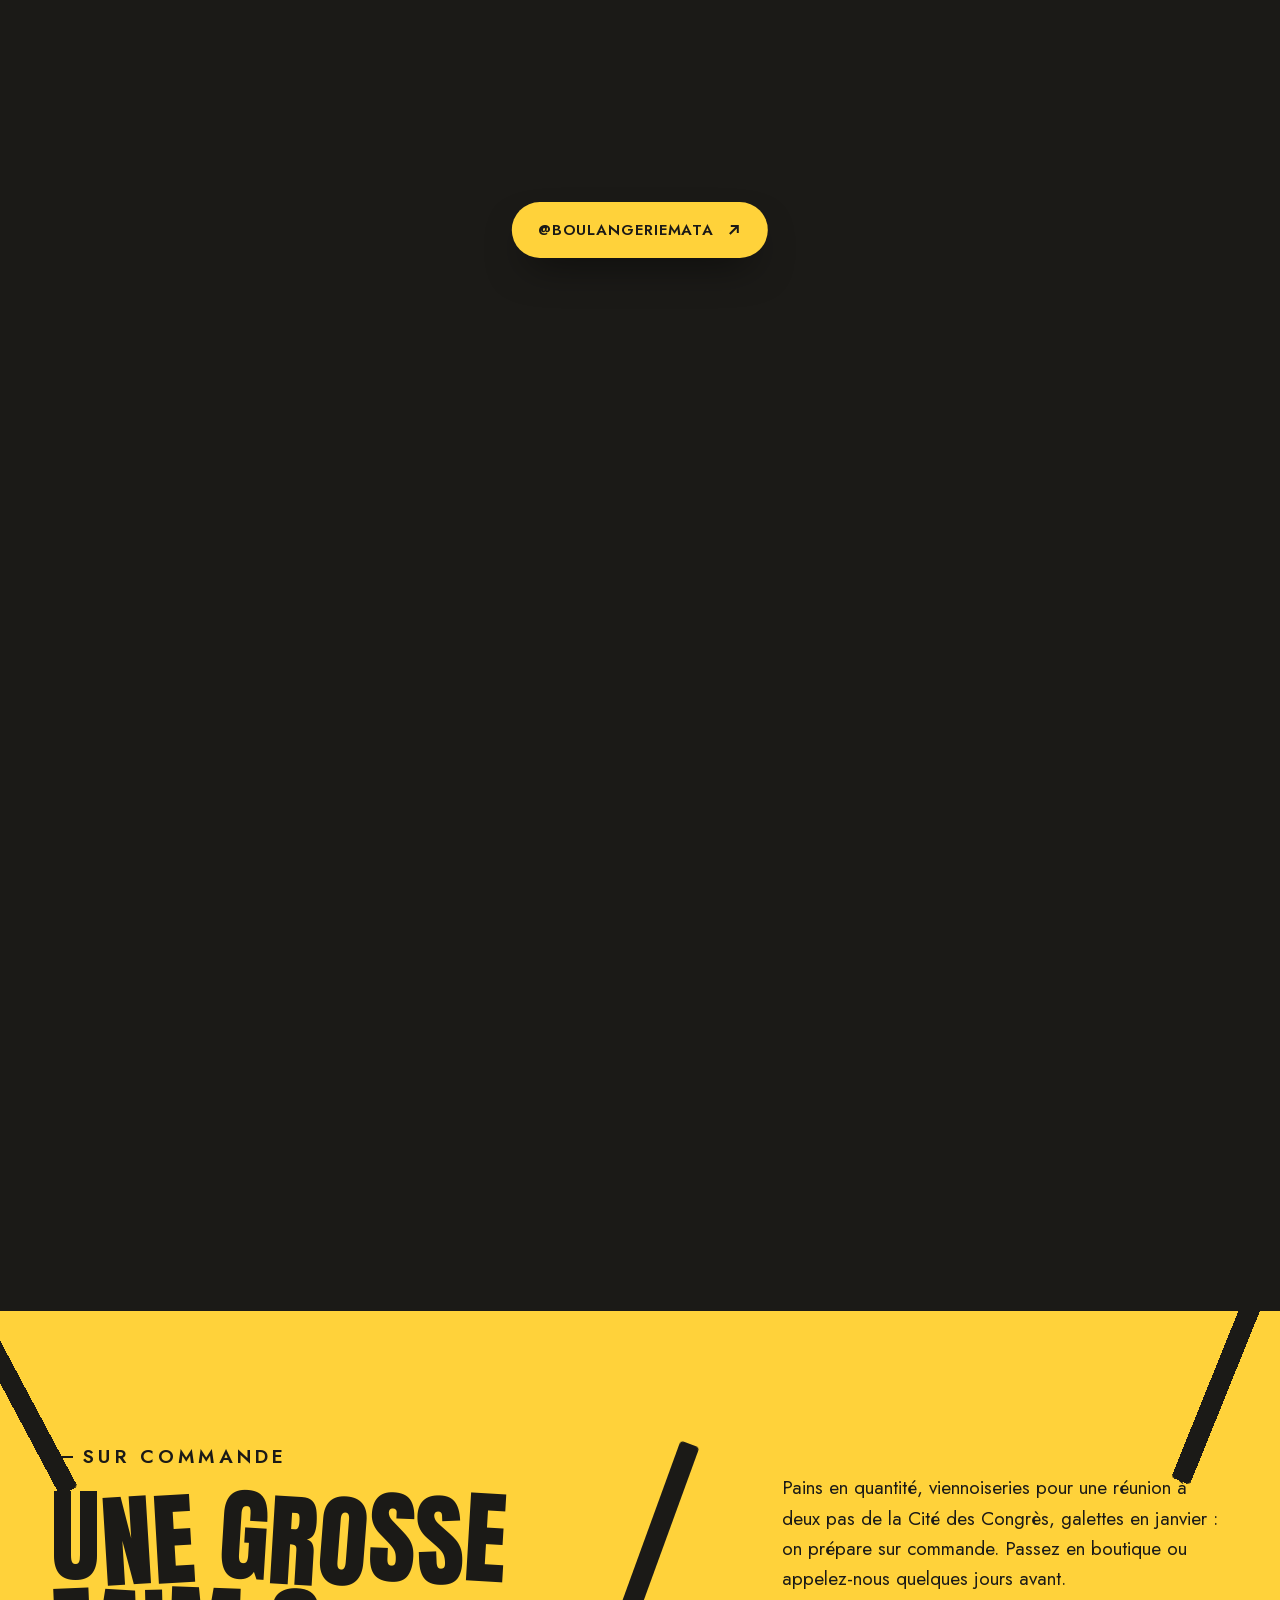
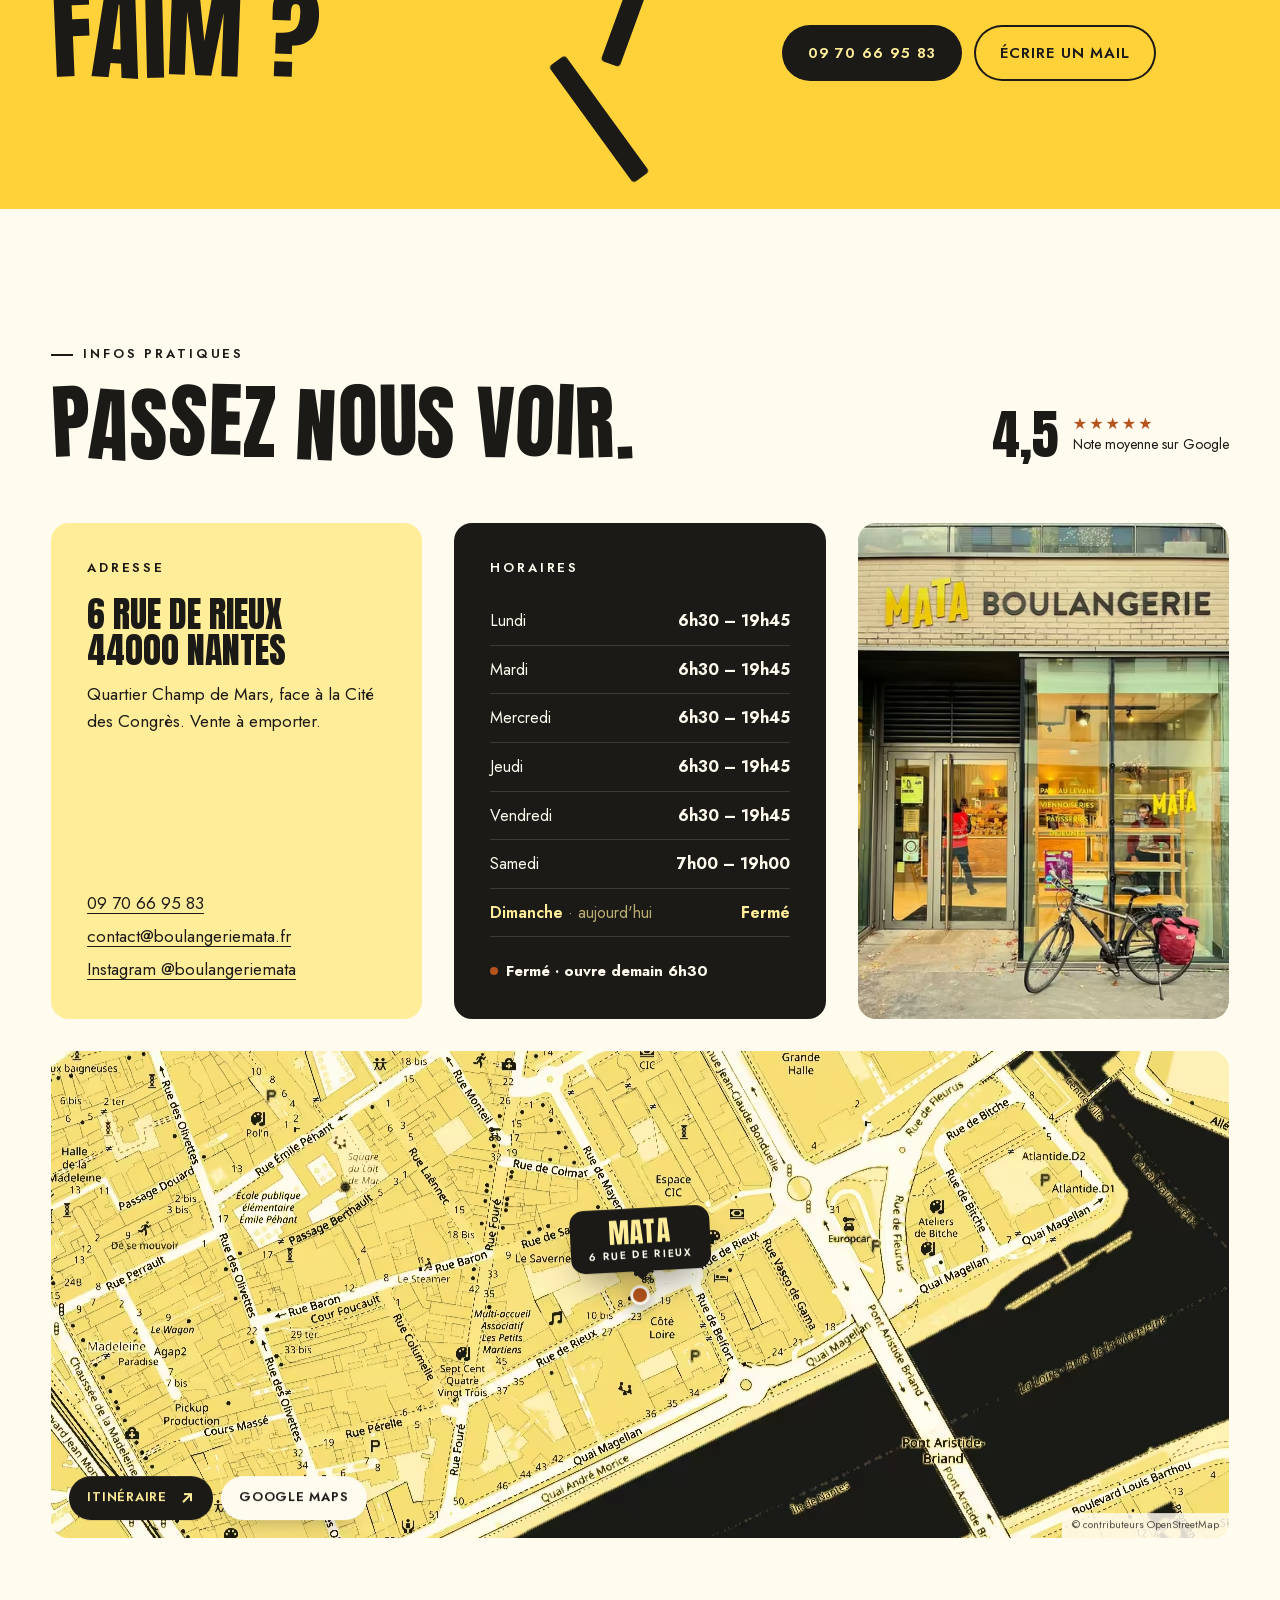
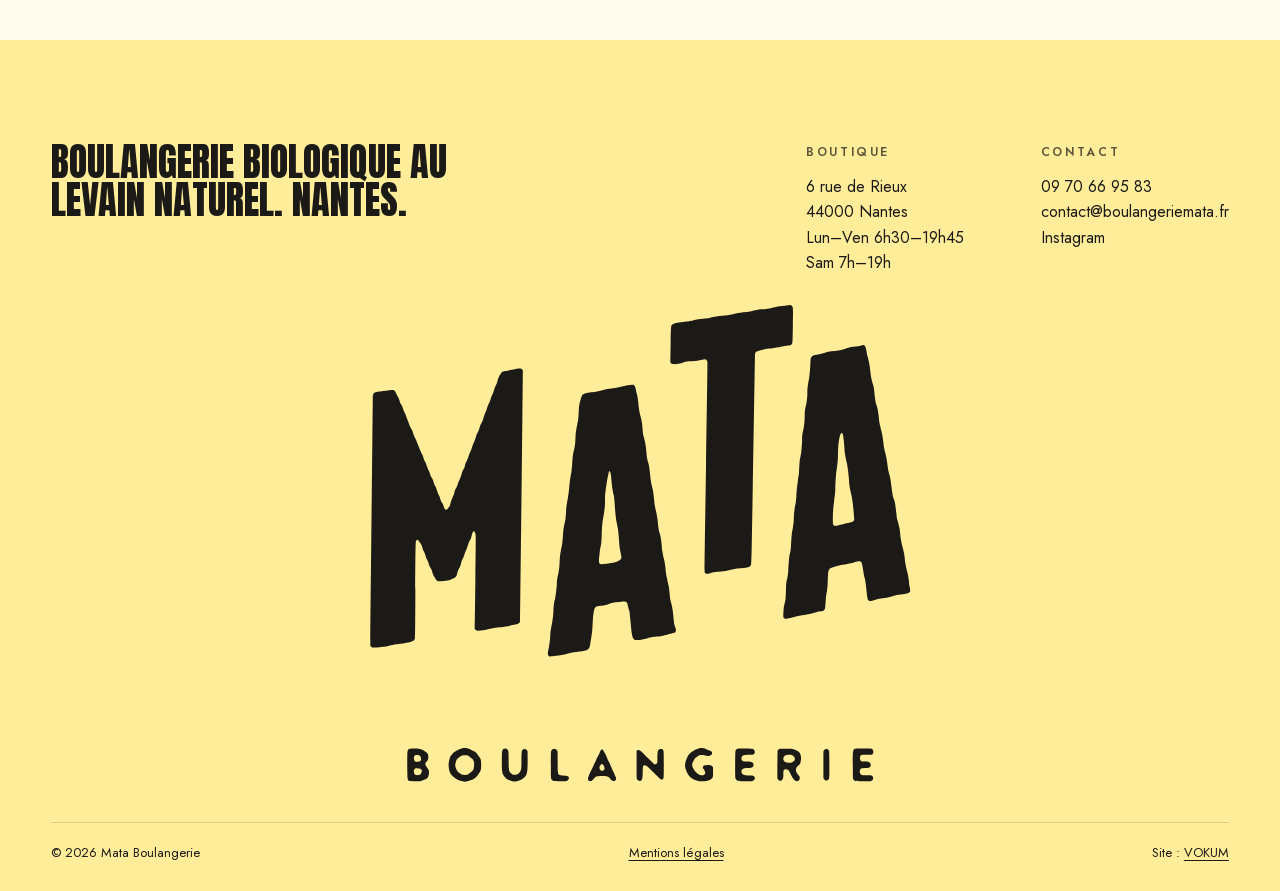
==== commit 92e50922: "Vitrine : bouton Instagram toujours visible et dégagé des photos Co-Authored-By: Claude Opus 5.5 <no" ====
--- a/index.html
+++ b/index.html
@@ -17,12 +17,12 @@
   <link rel="preload" as="image" type="image/avif" fetchpriority="high" imagesrcset="assets/img/r/hero-pain-480.avif 480w, assets/img/r/hero-pain-640.avif 640w, assets/img/r/hero-pain-800.avif 800w, assets/img/r/hero-pain-1080.avif 1080w" imagesizes="(max-width: 680px) 82vw, (max-width: 820px) 440px, min(520px, 48vh)">
   <link rel="preload" href="assets/fonts/anton.woff2" as="font" type="font/woff2" crossorigin>
   <link rel="preload" href="assets/fonts/jost.woff2" as="font" type="font/woff2" crossorigin>
-  <style>@font-face{font-family:Anton;src:url(assets/fonts/anton.woff2) format("woff2");font-weight:400;font-display:swap}@font-face{font-family:Jost;src:url(assets/fonts/jost.woff2) format("woff2");font-weight:400 700;font-display:swap}:root{--butter: #ffed99;--butter-2: #fff5c9;--sun: #ffd23a;--ink: #1b1a17;--ink-2: #2a2824;--flour: #fffbef;--crust: #b5541c;--line: rgba(27, 26, 23, .14);--f-display: "Anton", "Impact", sans-serif;--f-body: "Jost", "Futura", "Avenir Next", system-ui, sans-serif;--wrap: min(1320px, 100% - clamp(40px, 8vw, 128px));--r: 18px;--ease: cubic-bezier(.2, .8, .2, 1);--hd-h: 76px;--gutter: max(20px, calc((100vw - 1320px)/2) , clamp(20px, 4vw, 64px));--expo: cubic-bezier(.16, 1, .3, 1);--back: cubic-bezier(.34, 1.56, .64, 1);--intro: 0s}html:not(.no-intro){--intro: 2.3s;overflow:hidden;animation:unlock 0s linear 3.2s forwards}@keyframes unlock{to{overflow:visible}}*,*:before,*:after{box-sizing:border-box}html{-webkit-text-size-adjust:100%;-webkit-tap-highlight-color:transparent}picture{display:contents}html.lenis,html.lenis body{height:auto}.lenis.lenis-smooth{scroll-behavior:auto!important}body{margin:0;background:var(--flour);color:var(--ink);font-family:var(--f-body);font-size:17px;line-height:1.6;-webkit-font-smoothing:antialiased;text-rendering:optimizeLegibility;overflow-x:clip}body.is-locked{overflow:hidden}img{display:block;max-width:100%;height:auto}a{color:inherit;text-decoration:none}button{font:inherit;color:inherit;background:none;border:0;cursor:pointer;padding:0}ul{list-style:none;margin:0;padding:0}h1,h2,h3,p,figure{margin:0}::selection{background:var(--ink);color:var(--butter)}:focus-visible{outline:2px solid var(--ink);outline-offset:3px;border-radius:4px}.wrap{width:var(--wrap);margin-inline:auto}.sr-only{position:absolute;width:1px;height:1px;overflow:hidden;clip:rect(0 0 0 0);white-space:nowrap}.logo{display:block}.logo svg{display:block;width:100%;height:auto;fill:currentColor;overflow:visible}.logo .mata-l{transform-box:fill-box;transform-origin:50% 80%}.logo__sub{width:86.4%;margin:14.7% 0 0 6.9%}.eyebrow{display:inline-flex;align-items:center;gap:10px;font-size:13px;font-weight:600;letter-spacing:.22em;text-transform:uppercase}.eyebrow:before{content:"";width:22px;height:2px;background:currentColor}.h2{font-family:var(--f-display);font-weight:400;text-transform:uppercase;font-size:clamp(44px,6.4vw,104px);line-height:.92;letter-spacing:.005em}.dance,.dance .chi{display:inline-block}.dance .ch{display:inline-block;transform:rotate(var(--r, 0deg)) translateY(var(--y, 0));transition:transform .5s var(--ease)}.dance:hover .ch{transform:rotate(calc(var(--r, 0deg) * -1.4)) translateY(calc(var(--y, 0) * -1))}.btn{--bg: var(--ink);--fg: var(--butter);position:relative;display:inline-flex;align-items:center;gap:12px;height:56px;padding:0 26px;border-radius:999px;background:var(--bg);color:var(--fg);font-weight:600;font-size:15px;letter-spacing:.06em;text-transform:uppercase;overflow:hidden;isolation:isolate;transition:transform .4s var(--ease)}.btn:after{content:"";position:absolute;inset:0;z-index:-1;border-radius:inherit;background:var(--crust);transform:translateY(101%);transition:transform .45s var(--ease)}.btn:hover:after{transform:translateY(0)}.btn:hover{--fg: var(--flour)}.btn svg{width:16px;height:16px;transition:transform .4s var(--ease)}.btn:hover svg{transform:translate(3px,-3px)}.btn--ghost{--bg: transparent;--fg: var(--ink);box-shadow:inset 0 0 0 2px var(--ink)}.btn--sun{--bg: var(--sun);--fg: var(--ink)}.btn--sm{height:44px;padding:0 18px;font-size:13px}.intro{position:fixed;inset:0;z-index:100;display:grid;place-items:center;background:var(--butter);color:var(--ink);will-change:clip-path}.intro__logo{width:min(440px,64vw)}.intro{animation:introOut 1.05s cubic-bezier(.87,0,.13,1) 2.1s both,introHide 0s linear 3.2s forwards}.intro__logo{animation:logoOut .9s cubic-bezier(.87,0,.13,1) 2.1s both}.intro__logo .mata-l{transform-origin:50% 100%;animation:drop .9s var(--back) both,wiggle .36s ease-in-out 1.5s}.intro__logo .mata-l:nth-child(1){--r0: -30deg;animation-delay:.05s,1.5s}.intro__logo .mata-l:nth-child(2){--r0: 22deg;animation-delay:.16s,1.54s}.intro__logo .mata-l:nth-child(3){--r0: -18deg;animation-delay:.27s,1.58s}.intro__logo .mata-l:nth-child(4){--r0: 34deg;animation-delay:.38s,1.62s}.intro__logo .logo__sub{animation:wipeIn .9s var(--expo) .65s both}@keyframes drop{0%{opacity:0;transform:translateY(-140%) rotate(var(--r0))}25%{opacity:1}to{opacity:1;transform:none}}@keyframes wiggle{25%{transform:rotate(3deg)}75%{transform:rotate(-3deg)}}@keyframes wipeIn{0%{clip-path:inset(0 100% 0 0)}to{clip-path:inset(0 0 0 0)}}@keyframes logoOut{to{translate:0 -18%;scale:.92}}@keyframes introOut{0%{clip-path:inset(0 0 0 0)}to{clip-path:inset(0 0 100% 0)}}@keyframes introHide{to{visibility:hidden}}@keyframes bar{to{transform:scaleX(1)}}@keyframes fade{0%{opacity:0}to{opacity:1}}.intro__bar{position:absolute;left:50%;bottom:12vh;width:min(220px,50vw);height:2px;transform:translate(-50%);background:#1b1a1726;overflow:hidden}.intro__bar i{position:absolute;inset:0;background:var(--ink);transform:scaleX(0);transform-origin:left;animation:bar 2s cubic-bezier(.45,0,.55,1) .1s both}.intro__meta{position:absolute;left:0;right:0;bottom:6vh;display:flex;justify-content:center;gap:clamp(16px,4vw,48px);font-size:12px;font-weight:600;letter-spacing:.24em;text-transform:uppercase}.intro__meta span{opacity:0;animation:fade .6s ease .8s both}.intro__meta span:nth-child(2){animation-delay:.9s}.intro__meta span:nth-child(3){animation-delay:1s}.no-intro .intro{display:none}.hd{position:fixed;inset:0 0 auto;z-index:50;height:var(--hd-h);display:flex;align-items:center;transition:transform .5s var(--ease),background-color .4s,box-shadow .4s}.hd.is-solid{background:#fffbefeb;backdrop-filter:blur(10px);-webkit-backdrop-filter:blur(10px);box-shadow:0 1px 0 var(--line)}.hd.is-hidden{transform:translateY(-100%)}.menu-open .hd{transform:none;background:transparent;box-shadow:none;backdrop-filter:none;-webkit-backdrop-filter:none}.hd .wrap{display:flex;align-items:center;justify-content:space-between;gap:24px}.hd__logo{width:82px;color:var(--ink)}.hd__logo .logo__sub{display:none}.hd__nav{display:flex;gap:34px;font-size:14px;font-weight:600;letter-spacing:.14em;text-transform:uppercase}.hd__nav a{position:relative;padding:6px 0}.hd__nav a:after{content:"";position:absolute;left:0;right:0;bottom:0;height:2px;background:currentColor;transform:scaleX(0);transform-origin:right;transition:transform .4s var(--ease)}.hd__nav a:hover:after{transform:scaleX(1);transform-origin:left}.hd__right{display:flex;align-items:center;gap:14px}.status{display:inline-flex;align-items:center;gap:8px;font-size:13px;font-weight:500;white-space:nowrap}.status i{width:8px;height:8px;border-radius:50%;background:#9a958a}.status.is-open i{background:#3f8a3a}.status.is-closed i{background:var(--crust)}.burger{display:none;width:46px;height:46px;border-radius:50%;background:var(--ink);color:var(--butter);position:relative}.burger span{position:absolute;left:14px;right:14px;height:2px;background:currentColor;transition:transform .4s var(--ease),opacity .3s}.burger span:nth-child(1){top:18px}.burger span:nth-child(2){top:26px}.menu-open .burger span:nth-child(1){transform:translateY(4px) rotate(45deg)}.menu-open .burger span:nth-child(2){transform:translateY(-4px) rotate(-45deg)}.menu{position:fixed;inset:0;z-index:45;background:var(--butter);display:flex;flex-direction:column;justify-content:center;padding:100px 28px 40px;clip-path:inset(0 0 100% 0);transition:clip-path .7s var(--ease);visibility:hidden}.menu-open .menu{clip-path:inset(0 0 0 0);visibility:visible}.menu__links a{display:block;font-family:var(--f-display);text-transform:uppercase;font-size:clamp(52px,15vw,96px);line-height:1;padding:6px 0}.menu__links a:nth-child(odd){transform:rotate(-2deg)}.menu__links a:nth-child(2n){transform:rotate(1.5deg)}.menu__foot{margin-top:40px;font-size:15px;line-height:1.7}.hero{position:relative;min-height:100svh;overflow:hidden;background:var(--butter);padding:calc(var(--hd-h) + clamp(14px,4vh,56px)) 0 0;display:flex;flex-direction:column}.hero__letters{position:absolute;inset:0;pointer-events:none}.hero__letters span{position:absolute;font-family:var(--f-display);color:#fff;opacity:.55;font-size:var(--s, 22vw);line-height:1;transform:rotate(var(--r));animation:letterIn 1.6s var(--expo) calc(var(--intro) + .1s) both}[data-depth]{translate:0 var(--py, 0px);will-change:translate}.hero__inner{position:relative;flex:1;display:grid;grid-template-columns:1.08fr .92fr;gap:clamp(32px,5vw,80px);align-items:center}.hero__title{font-family:var(--f-display);font-weight:400;text-transform:uppercase;font-size:clamp(56px,min(9.4vw,13.6vh),136px);line-height:.9;margin:clamp(14px,2.4vh,22px) 0 clamp(16px,2.8vh,26px)}.hero__title .line{display:block;overflow:hidden;padding:.04em 0 .02em}.hero__title .line>span{white-space:nowrap;display:inline-block;animation:rise 1.2s var(--expo) calc(var(--intro) + .05s) both}.hero__title .line:nth-child(2)>span{animation-delay:calc(var(--intro) + .14s)}.hero__title .line:nth-child(3)>span{animation-delay:calc(var(--intro) + .23s)}.hero__title .line:nth-child(2){padding-left:.55em}.hero__title .line:nth-child(3){color:var(--crust)}.hero__lead{max-width:470px;font-size:clamp(17px,1.25vw,19px)}.hero__cta{display:flex;flex-wrap:wrap;gap:12px;margin-top:clamp(20px,3.6vh,34px)}.hero__media{position:relative;justify-self:end;width:min(100%,520px,48vh)}.hero__frame{animation:frameIn 1.4s var(--expo) calc(var(--intro) + .1s) both;position:relative;border-radius:var(--r);overflow:hidden;aspect-ratio:4 / 5;transform:rotate(2.5deg);background:var(--ink);box-shadow:0 40px 80px -40px #1b1a1773}.hero__frame img{width:100%;height:118%;object-fit:cover}.hero__mini{animation:miniIn 1.3s var(--expo) calc(var(--intro) + .3s) both;position:absolute;left:-16%;bottom:8%;width:42%;border-radius:14px;overflow:hidden;aspect-ratio:1;transform:rotate(-6deg);border:6px solid var(--flour);box-shadow:0 30px 60px -30px #1b1a1780}.hero__mini{background:var(--butter-2)}.hero__mini img{width:100%;height:100%;object-fit:cover}.sticker{position:absolute;top:-26px;right:-18px;width:132px;height:132px;border-radius:50%;display:grid;place-items:center;text-align:center;background:var(--ink);color:var(--butter);font-family:var(--f-display);text-transform:uppercase;font-size:23px;line-height:.95;transform:rotate(10deg);animation:popIn 1.1s var(--back) calc(var(--intro) + .5s) both}.sticker small{display:block;font-family:var(--f-body);font-size:10px;letter-spacing:.2em;font-weight:600;margin-top:6px}.hero__foot{position:relative;display:flex;justify-content:space-between;gap:20px;flex-wrap:wrap;padding:clamp(14px,2.6vh,26px) 0;margin-top:clamp(20px,4vh,60px);border-top:2px solid var(--ink);font-size:13px;font-weight:600;letter-spacing:.16em;text-transform:uppercase}.hero__scroll{display:inline-flex;gap:10px;align-items:center}.hero__scroll i{width:2px;height:18px;background:var(--ink);animation:drip 1.8s var(--ease) infinite;transform-origin:top}[data-hero]{animation:fadeUp 1s var(--expo) calc(var(--intro) + .3s) both}.hero__lead{animation-name:slideUp}.hd .wrap{animation:fadeDown 1s var(--expo) calc(var(--intro) + .2s) both}@keyframes rise{0%{transform:translateY(110%) rotate(4deg)}}@keyframes fadeUp{0%{opacity:0;translate:0 26px}}@keyframes slideUp{0%{translate:0 26px}}@keyframes fadeDown{0%{opacity:0;translate:0 -30px}}@keyframes popIn{0%{scale:0;rotate:-120deg}}@keyframes frameIn{0%{scale:.86;rotate:8deg}}@keyframes miniIn{0%{opacity:0;translate:-60px 0;rotate:-18deg}}@keyframes letterIn{0%{opacity:0;scale:.85}}@keyframes drip{0%{transform:scaleY(0)}50%{transform:scaleY(1);transform-origin:top}51%{transform-origin:bottom}to{transform:scaleY(0);transform-origin:bottom}}.manif{background:var(--ink);color:var(--flour);padding:clamp(100px,11vw,160px) 0 clamp(90px,9vw,130px);position:relative;overflow:hidden}.manif .eyebrow{color:var(--butter)}.manif__text{margin-top:34px;max-width:1180px;font-family:var(--f-display);text-transform:uppercase;font-weight:400;font-size:clamp(36px,5.2vw,84px);line-height:1.02}.manif__text em{font-style:normal}.manif__text .w{display:inline-block;opacity:.42}.manif__text .w.hl{color:var(--butter)}.facts{display:grid;grid-template-columns:repeat(3,1fr);gap:0;margin-top:clamp(70px,9vw,130px);border-top:1px solid rgba(255,251,239,.18)}.facts li{padding:30px 30px 0 0}.facts li+li{padding-left:30px;border-left:1px solid rgba(255,251,239,.18)}.facts b{display:block;font-family:var(--f-display);font-weight:400;font-size:clamp(48px,5vw,76px);line-height:1;color:var(--butter)}.facts span{display:block;margin-top:10px;font-size:15px;letter-spacing:.1em;text-transform:uppercase;opacity:.75}.counter{background:var(--flour);padding:clamp(96px,10vw,140px) 0 clamp(80px,8vw,110px)}.counter__head{display:flex;justify-content:space-between;align-items:end;gap:40px;margin-bottom:clamp(40px,5vw,70px)}.counter__head p.lead{max-width:380px}.counter__nav{display:none}.counter__pin{overflow:hidden}.counter__track{will-change:transform;display:flex;gap:clamp(20px,2.4vw,36px);padding:0 calc((100vw - min(1320px,100vw - clamp(40px,8vw,128px)))/2);width:max-content}.panel{position:relative;flex:0 0 auto;width:min(78vw,1040px);height:min(72vh,640px);min-height:480px;display:grid;grid-template-columns:1.1fr .9fr;border-radius:26px;overflow:hidden;background:var(--bg, var(--butter))}.panel:nth-child(2){--bg: var(--ink);color:var(--flour)}.panel:nth-child(3){--bg: var(--sun)}.panel:nth-child(4){--bg: var(--crust);color:var(--flour)}.panel__media{position:relative;overflow:hidden}.panel__media img{position:absolute;inset:0;width:100%;height:100%;object-fit:cover}.panel__pop{position:absolute;left:41%;bottom:9%;width:22%;aspect-ratio:1;border-radius:16px;overflow:hidden;transform:rotate(5deg);border:6px solid var(--bg);z-index:2}.panel__pop img{width:100%;height:100%;object-fit:cover}.panel__body{position:relative;display:flex;flex-direction:column;padding:clamp(28px,3.4vw,54px);padding-left:clamp(40px,6vw,90px)}.panel__num:before{content:attr(data-num)}.panel__num{font-family:var(--f-display);font-size:clamp(90px,11vw,170px);line-height:.8;opacity:.14;position:absolute;top:18px;right:28px}.panel h3{margin-top:auto;font-family:var(--f-display);font-weight:400;text-transform:uppercase;font-size:clamp(40px,4.4vw,70px);line-height:.92}.panel p{margin-top:18px;max-width:360px}.tags{display:flex;flex-wrap:wrap;gap:8px;margin-top:24px}.tags li{padding:7px 14px;border-radius:999px;border:1.5px solid currentColor;font-size:13px;font-weight:600;letter-spacing:.06em;text-transform:uppercase}.midi{background:var(--butter);padding:clamp(96px,10vw,140px) 0;overflow:hidden}.midi__grid{display:grid;grid-template-columns:1fr 1fr;gap:clamp(40px,7vw,120px);align-items:center}.midi .h2{margin:20px 0 22px}.midi__intro{max-width:460px}.carte{margin-top:40px;border-top:2px solid var(--ink)}.carte li{display:flex;align-items:baseline;gap:14px;padding:16px 0;border-bottom:1px solid var(--line)}.carte li span{font-weight:500;font-size:18px}.carte li span em{display:block;font-style:normal;font-size:14px;opacity:.65;font-weight:400}.carte li i{flex:1;border-bottom:2px dotted rgba(27,26,23,.3);transform:translateY(-5px)}.carte li b{white-space:nowrap;font-family:var(--f-display);font-weight:400;font-size:24px;letter-spacing:.02em}.carte__note{margin-top:16px;font-size:13px;opacity:.65}.deck{position:relative;width:min(100%,460px);aspect-ratio:4 / 5;justify-self:center;cursor:pointer;user-select:none;-webkit-user-select:none}.deck__card{position:absolute;inset:0;border-radius:22px;overflow:hidden;background:var(--ink);box-shadow:0 30px 60px -30px #1b1a178c;border:7px solid var(--flour)}.deck__card img{width:100%;height:100%;object-fit:cover;pointer-events:none}.deck__card figcaption{position:absolute;left:14px;bottom:14px;padding:8px 14px;border-radius:999px;background:var(--flour);font-size:13px;font-weight:600;letter-spacing:.08em;text-transform:uppercase}.deck__hint{position:absolute;left:50%;bottom:-54px;transform:translate(-50%);white-space:nowrap;font-size:13px;font-weight:600;letter-spacing:.16em;text-transform:uppercase;display:flex;align-items:center;gap:10px}.deck__hint svg{width:18px;height:18px}.story{background:var(--flour);padding:clamp(96px,10vw,140px) 0}.story__grid{display:grid;grid-template-columns:repeat(12,1fr);gap:clamp(20px,2.5vw,36px);align-items:start}.story__big{grid-column:1 / 7;grid-row:1 / 3;border-radius:var(--r);overflow:hidden;aspect-ratio:4 / 5;position:sticky;top:100px}.story__big img,.story__small img{width:100%;height:100%;object-fit:cover}.story__text{grid-column:8 / 13;padding-top:4vw}.story__text .h2{margin:20px 0 30px}.story__text p+p{margin-top:18px}.story__small{grid-column:8 / 12;border-radius:var(--r);overflow:hidden;aspect-ratio:4 / 3;margin-top:10px;transform:rotate(-2deg)}.badges{display:flex;flex-wrap:wrap;gap:10px;margin-top:30px}.badges li{display:inline-flex;align-items:center;gap:8px;padding:10px 16px;border-radius:12px;background:var(--butter);font-size:14px;font-weight:600}.reveal-img{clip-path:inset(12% 12% 12% 12% round var(--r))}.reveal-img img{transform:scale(1.25)}.vitrine{position:relative;background:var(--ink);color:var(--flour);overflow:hidden}.vitrine__stage{position:relative;height:100vh;min-height:640px}.vitrine__title{position:absolute;inset:0;display:grid;place-items:center;text-align:center;z-index:1;font-family:var(--f-display);font-weight:400;text-transform:uppercase;color:var(--butter);font-size:clamp(64px,13vw,230px);line-height:.86;pointer-events:none}.vitrine__title small{display:block;font-family:var(--f-body);font-size:14px;letter-spacing:.24em;font-weight:600;color:var(--flour);margin-top:24px}.ph{position:absolute;z-index:2;border-radius:14px;overflow:hidden;border:6px solid var(--flour);box-shadow:0 30px 60px -20px #0009}.ph img{width:100%;height:100%;object-fit:cover}.ph:nth-of-type(1){width:17vw;aspect-ratio:4/5;left:4vw;top:9vh}.ph:nth-of-type(2){width:14vw;aspect-ratio:1;left:25vw;top:4vh}.ph:nth-of-type(3){width:16vw;aspect-ratio:4/5;right:22vw;top:6vh}.ph:nth-of-type(4){width:15vw;aspect-ratio:1;right:4vw;top:16vh}.ph:nth-of-type(5){width:15vw;aspect-ratio:1;left:7vw;bottom:7vh}.ph:nth-of-type(6){width:17vw;aspect-ratio:4/5;left:29vw;bottom:-4vh}.ph:nth-of-type(7){width:14vw;aspect-ratio:1;right:26vw;bottom:5vh}.ph:nth-of-type(8){width:16vw;aspect-ratio:4/5;right:5vw;bottom:-6vh}.vitrine__link{position:absolute;z-index:3;left:50%;bottom:7vh;transform:translate(-50%)}.order{position:relative;background:var(--sun);padding:clamp(96px,10vw,140px) 0;overflow:hidden}.order__bars span{position:absolute;width:clamp(14px,1.6vw,26px);background:var(--ink);border-radius:4px}@media(max-width:1080px){.order__bars span{height:16vh!important}.order__bars span:nth-child(2),.order__bars span:nth-child(4){display:none}}.order__inner{position:relative;z-index:1;display:grid;grid-template-columns:1.2fr .8fr;gap:60px;align-items:end}.order .h2{font-size:clamp(52px,8vw,132px);margin-top:20px}.order p{font-size:19px;max-width:440px}.order__cta{display:flex;flex-wrap:wrap;gap:12px;margin-top:30px}.info{background:var(--flour);padding:clamp(96px,10vw,140px) 0 clamp(80px,8vw,110px)}.info__grid{display:grid;grid-template-columns:repeat(12,1fr);gap:clamp(20px,2.5vw,36px)}.info__head{grid-column:1 / -1;display:flex;justify-content:space-between;align-items:end;gap:30px;margin-bottom:30px}.rating{display:flex;align-items:center;gap:14px}.rating b{font-family:var(--f-display);font-weight:400;font-size:54px;line-height:1}.rating span{font-size:14px;line-height:1.4}.rating .stars{color:var(--crust);letter-spacing:2px;font-size:16px}.card{border-radius:var(--r);padding:clamp(26px,2.8vw,40px);background:var(--butter)}.card h3{font-size:13px;font-weight:600;letter-spacing:.22em;text-transform:uppercase;margin-bottom:18px}.card--addr{grid-column:1 / 5;display:flex;flex-direction:column}.card--addr address{font-style:normal;font-family:var(--f-display);text-transform:uppercase;font-size:clamp(30px,2.8vw,42px);line-height:1}.card--addr .sub{margin-top:12px}.card--addr .contact{margin-top:auto;padding-top:28px;display:grid;gap:6px;font-size:17px}.card--addr .contact a{text-decoration:underline;text-underline-offset:4px;text-decoration-thickness:1px}.card--hours{grid-column:5 / 9;background:var(--ink);color:var(--flour)}.hours li{display:flex;justify-content:space-between;padding:11px 0;border-bottom:1px solid rgba(255,251,239,.14);font-size:16px}.hours li.is-today{color:var(--butter);font-weight:600}.hours--compact{display:none}.hours li.is-today span:after{content:" \b7  aujourd'hui";font-weight:400;opacity:.7}.card--hours .status{margin-top:22px;font-size:15px}.info__photo{grid-column:9 / 13;border-radius:var(--r);overflow:hidden;min-height:380px}.info__photo img{width:100%;height:100%;object-fit:cover}.info__map{grid-column:1 / -1;position:relative;height:clamp(420px,38vw,520px);border-radius:var(--r);overflow:hidden;background:var(--butter);isolation:isolate}.map{position:absolute;inset:0;display:block;overflow:hidden}.map__img{position:absolute;left:50%;top:50%;width:1600px;height:640px;max-width:none;translate:-50% -50%;transition:scale 1.2s var(--expo)}.map:hover .map__img{scale:1.03}.map__pin{position:absolute;left:50%;top:50%;width:0;height:0;z-index:2}.map__pin:before{content:"";position:absolute;left:-10px;top:-10px;width:20px;height:20px;border-radius:50%;background:var(--crust);border:3px solid var(--flour);box-shadow:0 6px 16px #1b1a1759}.map__tag{position:absolute;left:0;bottom:24px;translate:-50% 0;rotate:-3deg;padding:9px 18px 10px;border-radius:14px;background:var(--ink);color:var(--butter);font-family:var(--f-display);text-transform:uppercase;font-size:28px;line-height:1;text-align:center;white-space:nowrap;box-shadow:0 18px 36px -14px #1b1a178c;transition:rotate .5s var(--back),translate .5s var(--back)}.map__tag small{display:block;margin-top:5px;font-family:var(--f-body);font-size:10.5px;font-weight:600;letter-spacing:.16em;color:var(--flour)}.map__tag:after{content:"";position:absolute;left:50%;bottom:-6px;width:14px;height:14px;margin-left:-7px;background:var(--ink);border-radius:2px;transform:rotate(45deg)}.map:hover .map__tag{rotate:2deg;translate:-50% -6px}.map__actions{position:absolute;left:18px;bottom:18px;z-index:3;display:flex;flex-wrap:wrap;gap:8px}.btn--light{--bg: var(--flour);--fg: var(--ink);box-shadow:0 10px 24px -14px #1b1a1780}.map__credit{position:absolute;right:0;bottom:0;z-index:3;padding:4px 10px;border-top-left-radius:10px;background:#fffbefd9;font-size:10.5px;color:#4a4740}.mbar{display:none}.ft{background:var(--butter);padding:clamp(70px,8vw,110px) 0 28px;overflow:hidden}.ft__top{display:grid;grid-template-columns:1fr auto auto;gap:clamp(30px,6vw,100px);font-size:16px}.ft__top h3{font-size:12px;font-weight:600;letter-spacing:.22em;text-transform:uppercase;margin-bottom:12px;opacity:.72}.ft__top a:hover{text-decoration:underline;text-underline-offset:4px}.ft__claim{font-family:var(--f-display);text-transform:uppercase;font-size:clamp(30px,3vw,46px);line-height:1;max-width:420px}.ft__logo{margin:clamp(40px,6vh,72px) auto 0;width:min(100%,720px,60vh);color:var(--ink)}.ft__bottom{display:flex;justify-content:space-between;flex-wrap:wrap;gap:12px;margin-top:40px;padding-top:20px;border-top:1px solid var(--line);font-size:13px}.ft__bottom a{text-decoration:underline;text-underline-offset:3px}@media(max-width:1080px){.hd__nav{display:none}.burger{display:block}.hd .btn{display:none}.counter{padding-bottom:70px}.counter__head{flex-direction:column;align-items:start;gap:18px}.counter__pin{overflow-x:auto;overflow-y:hidden;scroll-snap-type:x mandatory;scroll-padding-inline:var(--gutter);overscroll-behavior-x:contain;scrollbar-width:none;-webkit-overflow-scrolling:touch}.counter__pin::-webkit-scrollbar{display:none}.counter__track{will-change:auto;gap:14px;padding:0 var(--gutter)}.panel{width:min(80vw,560px);height:auto;min-height:0;grid-template-columns:1fr;grid-template-rows:auto 1fr;scroll-snap-align:start;border-radius:22px}.panel__media{aspect-ratio:5 / 4}.panel__pop{display:none}.panel__body{padding:30px 24px 28px}.panel__body{position:static}.panel__num{font-size:58px;top:14px;right:18px;opacity:1;color:var(--flour);z-index:2;text-shadow:0 2px 18px rgba(27,26,23,.35)}.panel h3{margin-top:0;font-size:clamp(38px,9vw,54px)}.panel p{font-size:15.5px;margin-top:14px}.tags{margin-top:20px;gap:6px}.tags li{padding:6px 12px;font-size:12px}.counter__nav{display:flex;align-items:center;gap:16px;margin-top:22px;font-size:13px;font-weight:600;letter-spacing:.14em;text-transform:uppercase}.counter__nav i{position:relative;flex:1;height:2px;background:var(--line);overflow:hidden}.counter__nav i b{position:absolute;inset:0;background:var(--ink);transform-origin:left;transform:scaleX(.25);transition:transform .35s var(--ease)}.counter__nav .hint{opacity:.72}.story__big{grid-column:1 / -1;grid-row:auto;aspect-ratio:4 / 3;position:relative;top:0}.story__text{grid-column:1 / -1;padding-top:10px}.story__small{grid-column:2 / 12}.vitrine__stage{height:auto;min-height:0;padding:100px 0 110px;display:grid;grid-template-columns:repeat(2,1fr);gap:14px;width:var(--wrap);margin-inline:auto}.vitrine__title{position:static;grid-column:1 / -1;margin-bottom:26px}.ph{position:relative;inset:auto!important;width:auto!important;aspect-ratio:1!important;border-width:5px}.ph:nth-of-type(odd){rotate:-2deg}.ph:nth-of-type(2n){rotate:2deg;translate:0 18px}.vitrine__link{position:static;transform:none;grid-column:1 / -1;justify-self:center;margin-top:46px}.order__inner{grid-template-columns:1fr;gap:26px}.order__bars span{height:16vh!important}.order__bars span:nth-child(2),.order__bars span:nth-child(4){display:none}.card--addr,.card--hours{grid-column:span 6}.info__photo{grid-column:1 / -1;min-height:0;aspect-ratio:16 / 10}.ft__top{grid-template-columns:1fr 1fr}.ft__claim{grid-column:1 / -1}}@media(min-width:821px)and (max-width:1180px){.hero__lead{max-width:400px}.hero__mini{left:-9%;width:38%}}@media(max-width:820px){.hero{min-height:0;padding-top:calc(var(--hd-h) + 26px)}.hero__inner{grid-template-columns:1fr;gap:0}.hero__media{justify-self:center;width:min(84%,440px);margin:52px 0 18px}.hero__mini{left:-12%;width:40%}.midi__grid{grid-template-columns:1fr;gap:70px}.deck{margin-bottom:50px;width:min(86%,420px)}}@media(min-width:681px)and (max-width:1080px){.panel{width:min(86vw,860px);grid-template-columns:1.05fr .95fr;grid-template-rows:none}.panel__media{aspect-ratio:auto;min-height:420px}.panel__body{padding:36px 32px;justify-content:flex-end}.panel__num{font-size:110px}}@media(min-width:681px)and (max-width:820px){.hero__title{font-size:min(13.5vw,120px)}.hero__lead{max-width:560px;font-size:18px}}@media(max-width:680px){:root{--hd-h: 64px;--r: 16px}body{font-size:16px;line-height:1.55}.hd__logo{width:66px}.status{font-size:12px}.burger{width:44px;height:44px}.burger span{left:13px;right:13px}.burger span:nth-child(1){top:17px}.burger span:nth-child(2){top:25px}.eyebrow{font-size:11.5px;letter-spacing:.2em;gap:8px}.eyebrow:before{width:16px}.h2{font-size:clamp(42px,12.4vw,60px)}.btn{height:52px;padding:0 20px;font-size:13.5px;justify-content:center}.hero__title{font-size:clamp(54px,18.6vw,100px);margin:16px 0 20px}.hero__title .line:nth-child(2){padding-left:.28em}.hero__lead{font-size:16px}.hero__cta{display:grid;grid-template-columns:1fr 1fr;gap:10px;margin-top:26px}.hero__cta .btn{padding:0 10px;white-space:nowrap;letter-spacing:.05em}.hero__cta .btn svg{display:none}.hero__media{width:82%;margin-top:46px}.hero__mini{left:-9%;width:40%;border-width:5px}.sticker{width:96px;height:96px;font-size:17px;top:-22px;right:-10px}.sticker small{font-size:8.5px;margin-top:4px}.hero__foot{padding:18px 0;font-size:11px;letter-spacing:.14em;margin-top:34px}.hero__foot span:nth-child(2){display:none}.manif{padding:92px 0 76px}.manif__text{font-size:clamp(32px,9.6vw,44px);line-height:1.04;margin-top:26px}.facts{grid-template-columns:1fr 1fr;margin-top:60px}.facts li,.facts li+li{padding:22px 0 0;border-left:0}.facts li:nth-child(2){padding-left:18px;border-left:1px solid rgba(255,251,239,.18)}.facts li:nth-child(3){grid-column:1 / -1;border-top:1px solid rgba(255,251,239,.18);margin-top:22px}.facts b{font-size:46px}.facts span{font-size:12.5px}.counter{padding-top:86px}.counter__head{margin-bottom:30px}.counter__head .lead{font-size:15.5px}.panel{width:84vw}.midi{padding:86px 0 90px}.midi .h2{margin:16px 0 18px}.carte{margin-top:30px}.carte li{gap:10px;padding:14px 0}.carte li span{font-size:16px;line-height:1.35}.carte li span em{font-size:13px}.carte li b{font-size:21px}.deck{width:74%}.midi__grid{gap:56px}.deck__card{border-width:5px;border-radius:18px}.deck__hint{bottom:-48px;font-size:12px}.story{padding:86px 0}.story__grid{row-gap:26px}.story__text .h2{margin:16px 0 22px}.story__big{aspect-ratio:16 / 10}.story__small{grid-column:1 / -1;width:78%;justify-self:end;margin-top:4px}.badges li{font-size:13px;padding:9px 14px}.vitrine__stage{padding:86px 0 96px;gap:10px}.vitrine__title{font-size:clamp(56px,18vw,88px)}.vitrine__title small{font-size:11px;margin-top:16px}.ph:nth-of-type(n+7){display:none}.order{padding:90px 0}.order .h2{font-size:clamp(52px,16vw,76px);margin-top:16px}.order p{font-size:16.5px}.order__cta{display:grid;grid-template-columns:1fr;gap:10px}.info{padding:86px 0 70px}.info__grid{gap:14px}.info__head{flex-direction:column;align-items:start;gap:18px;margin-bottom:12px}.rating b{font-size:46px}.card{padding:26px 22px}.card--addr,.card--hours{grid-column:1 / -1}.card--addr address{font-size:32px}.card--addr .contact{gap:4px;padding-top:22px}.card--addr .contact a{padding:6px 0}.hours li{font-size:15px;padding:10px 0}.hours--full{display:none}.hours--compact{display:block}.info__photo{aspect-ratio:16 / 10}.info__map{height:340px}.map__img{width:800px;height:560px}.map__tag{font-size:24px;padding:8px 15px 9px}.map__actions{left:12px;right:12px;bottom:12px}.map__actions .btn{flex:1;padding:0 12px}.map__credit{bottom:auto;top:0;border-radius:0 0 0 10px}.ft{padding-top:64px;padding-bottom:calc(96px + env(safe-area-inset-bottom))}.ft__logo{margin-top:44px}.ft__top{grid-template-columns:auto auto;justify-content:space-between;gap:30px 20px;font-size:14.5px}.ft__top a{display:inline-block;padding:3px 0}.ft__bottom{flex-direction:column;gap:8px}.menu{padding:90px 24px calc(30px + env(safe-area-inset-bottom));justify-content:flex-end}.menu__links a{font-size:clamp(50px,15.5vw,76px);padding:4px 0}.menu__foot{margin-top:30px;padding-top:22px;border-top:2px solid var(--ink)}.menu__cta{display:grid;grid-template-columns:1fr 1fr;gap:10px;margin-top:18px}.mbar{position:fixed;left:12px;right:12px;bottom:calc(12px + env(safe-area-inset-bottom));z-index:40;display:flex;align-items:center;gap:8px;padding:7px 7px 7px 18px;border-radius:999px;background:var(--ink);color:var(--flour);box-shadow:inset 0 0 0 1px #fffbef24,0 18px 40px -16px #0000008c;transform:translateY(160%);transition:transform .5s var(--expo)}.mbar.is-on{transform:none}.menu-open .mbar{transform:translateY(160%)}.mbar .status{flex:1;min-width:0;font-size:12px}.mbar .status b{overflow:hidden;text-overflow:ellipsis;white-space:nowrap;font-weight:500}.mbar a{height:44px;padding:0 15px;border-radius:999px;display:inline-flex;align-items:center;font-size:12px;font-weight:600;letter-spacing:.08em;text-transform:uppercase}.mbar .call{box-shadow:inset 0 0 0 1.5px #fffbef52}.mbar .go{background:var(--butter);color:var(--ink)}}@media(max-width:380px){.hero__cta{grid-template-columns:1fr}.mbar .call{display:none}.ft__top{grid-template-columns:1fr}}@media(hover:none){.dance:hover .ch{transform:rotate(var(--r, 0deg)) translateY(var(--y, 0))}}@media(prefers-reduced-motion:reduce){*,*:before,*:after{animation:none!important;transition:none!important}.reveal-img{clip-path:none}.reveal-img img{transform:none}.manif__text .w{opacity:1}}</style>
+  <style>@font-face{font-family:Anton;src:url(assets/fonts/anton.woff2) format("woff2");font-weight:400;font-display:swap}@font-face{font-family:Jost;src:url(assets/fonts/jost.woff2) format("woff2");font-weight:400 700;font-display:swap}:root{--butter: #ffed99;--butter-2: #fff5c9;--sun: #ffd23a;--ink: #1b1a17;--ink-2: #2a2824;--flour: #fffbef;--crust: #b5541c;--line: rgba(27, 26, 23, .14);--f-display: "Anton", "Impact", sans-serif;--f-body: "Jost", "Futura", "Avenir Next", system-ui, sans-serif;--wrap: min(1320px, 100% - clamp(40px, 8vw, 128px));--r: 18px;--ease: cubic-bezier(.2, .8, .2, 1);--hd-h: 76px;--gutter: max(20px, calc((100vw - 1320px)/2) , clamp(20px, 4vw, 64px));--expo: cubic-bezier(.16, 1, .3, 1);--back: cubic-bezier(.34, 1.56, .64, 1);--intro: 0s}html:not(.no-intro){--intro: 2.3s;overflow:hidden;animation:unlock 0s linear 3.2s forwards}@keyframes unlock{to{overflow:visible}}*,*:before,*:after{box-sizing:border-box}html{-webkit-text-size-adjust:100%;-webkit-tap-highlight-color:transparent}picture{display:contents}html.lenis,html.lenis body{height:auto}.lenis.lenis-smooth{scroll-behavior:auto!important}body{margin:0;background:var(--flour);color:var(--ink);font-family:var(--f-body);font-size:17px;line-height:1.6;-webkit-font-smoothing:antialiased;text-rendering:optimizeLegibility;overflow-x:clip}body.is-locked{overflow:hidden}img{display:block;max-width:100%;height:auto}a{color:inherit;text-decoration:none}button{font:inherit;color:inherit;background:none;border:0;cursor:pointer;padding:0}ul{list-style:none;margin:0;padding:0}h1,h2,h3,p,figure{margin:0}::selection{background:var(--ink);color:var(--butter)}:focus-visible{outline:2px solid var(--ink);outline-offset:3px;border-radius:4px}.wrap{width:var(--wrap);margin-inline:auto}.sr-only{position:absolute;width:1px;height:1px;overflow:hidden;clip:rect(0 0 0 0);white-space:nowrap}.logo{display:block}.logo svg{display:block;width:100%;height:auto;fill:currentColor;overflow:visible}.logo .mata-l{transform-box:fill-box;transform-origin:50% 80%}.logo__sub{width:86.4%;margin:14.7% 0 0 6.9%}.eyebrow{display:inline-flex;align-items:center;gap:10px;font-size:13px;font-weight:600;letter-spacing:.22em;text-transform:uppercase}.eyebrow:before{content:"";width:22px;height:2px;background:currentColor}.h2{font-family:var(--f-display);font-weight:400;text-transform:uppercase;font-size:clamp(44px,6.4vw,104px);line-height:.92;letter-spacing:.005em}.dance,.dance .chi{display:inline-block}.dance .ch{display:inline-block;transform:rotate(var(--r, 0deg)) translateY(var(--y, 0));transition:transform .5s var(--ease)}.dance:hover .ch{transform:rotate(calc(var(--r, 0deg) * -1.4)) translateY(calc(var(--y, 0) * -1))}.btn{--bg: var(--ink);--fg: var(--butter);position:relative;display:inline-flex;align-items:center;gap:12px;height:56px;padding:0 26px;border-radius:999px;background:var(--bg);color:var(--fg);font-weight:600;font-size:15px;letter-spacing:.06em;text-transform:uppercase;overflow:hidden;isolation:isolate;transition:transform .4s var(--ease)}.btn:after{content:"";position:absolute;inset:0;z-index:-1;border-radius:inherit;background:var(--crust);transform:translateY(101%);transition:transform .45s var(--ease)}.btn:hover:after{transform:translateY(0)}.btn:hover{--fg: var(--flour)}.btn svg{width:16px;height:16px;transition:transform .4s var(--ease)}.btn:hover svg{transform:translate(3px,-3px)}.btn--ghost{--bg: transparent;--fg: var(--ink);box-shadow:inset 0 0 0 2px var(--ink)}.btn--sun{--bg: var(--sun);--fg: var(--ink)}.btn--sm{height:44px;padding:0 18px;font-size:13px}.intro{position:fixed;inset:0;z-index:100;display:grid;place-items:center;background:var(--butter);color:var(--ink);will-change:clip-path}.intro__logo{width:min(440px,64vw)}.intro{animation:introOut 1.05s cubic-bezier(.87,0,.13,1) 2.1s both,introHide 0s linear 3.2s forwards}.intro__logo{animation:logoOut .9s cubic-bezier(.87,0,.13,1) 2.1s both}.intro__logo .mata-l{transform-origin:50% 100%;animation:drop .9s var(--back) both,wiggle .36s ease-in-out 1.5s}.intro__logo .mata-l:nth-child(1){--r0: -30deg;animation-delay:.05s,1.5s}.intro__logo .mata-l:nth-child(2){--r0: 22deg;animation-delay:.16s,1.54s}.intro__logo .mata-l:nth-child(3){--r0: -18deg;animation-delay:.27s,1.58s}.intro__logo .mata-l:nth-child(4){--r0: 34deg;animation-delay:.38s,1.62s}.intro__logo .logo__sub{animation:wipeIn .9s var(--expo) .65s both}@keyframes drop{0%{opacity:0;transform:translateY(-140%) rotate(var(--r0))}25%{opacity:1}to{opacity:1;transform:none}}@keyframes wiggle{25%{transform:rotate(3deg)}75%{transform:rotate(-3deg)}}@keyframes wipeIn{0%{clip-path:inset(0 100% 0 0)}to{clip-path:inset(0 0 0 0)}}@keyframes logoOut{to{translate:0 -18%;scale:.92}}@keyframes introOut{0%{clip-path:inset(0 0 0 0)}to{clip-path:inset(0 0 100% 0)}}@keyframes introHide{to{visibility:hidden}}@keyframes bar{to{transform:scaleX(1)}}@keyframes fade{0%{opacity:0}to{opacity:1}}.intro__bar{position:absolute;left:50%;bottom:12vh;width:min(220px,50vw);height:2px;transform:translate(-50%);background:#1b1a1726;overflow:hidden}.intro__bar i{position:absolute;inset:0;background:var(--ink);transform:scaleX(0);transform-origin:left;animation:bar 2s cubic-bezier(.45,0,.55,1) .1s both}.intro__meta{position:absolute;left:0;right:0;bottom:6vh;display:flex;justify-content:center;gap:clamp(16px,4vw,48px);font-size:12px;font-weight:600;letter-spacing:.24em;text-transform:uppercase}.intro__meta span{opacity:0;animation:fade .6s ease .8s both}.intro__meta span:nth-child(2){animation-delay:.9s}.intro__meta span:nth-child(3){animation-delay:1s}.no-intro .intro{display:none}.hd{position:fixed;inset:0 0 auto;z-index:50;height:var(--hd-h);display:flex;align-items:center;transition:transform .5s var(--ease),background-color .4s,box-shadow .4s}.hd.is-solid{background:#fffbefeb;backdrop-filter:blur(10px);-webkit-backdrop-filter:blur(10px);box-shadow:0 1px 0 var(--line)}.hd.is-hidden{transform:translateY(-100%)}.menu-open .hd{transform:none;background:transparent;box-shadow:none;backdrop-filter:none;-webkit-backdrop-filter:none}.hd .wrap{display:flex;align-items:center;justify-content:space-between;gap:24px}.hd__logo{width:82px;color:var(--ink)}.hd__logo .logo__sub{display:none}.hd__nav{display:flex;gap:34px;font-size:14px;font-weight:600;letter-spacing:.14em;text-transform:uppercase}.hd__nav a{position:relative;padding:6px 0}.hd__nav a:after{content:"";position:absolute;left:0;right:0;bottom:0;height:2px;background:currentColor;transform:scaleX(0);transform-origin:right;transition:transform .4s var(--ease)}.hd__nav a:hover:after{transform:scaleX(1);transform-origin:left}.hd__right{display:flex;align-items:center;gap:14px}.status{display:inline-flex;align-items:center;gap:8px;font-size:13px;font-weight:500;white-space:nowrap}.status i{width:8px;height:8px;border-radius:50%;background:#9a958a}.status.is-open i{background:#3f8a3a}.status.is-closed i{background:var(--crust)}.burger{display:none;width:46px;height:46px;border-radius:50%;background:var(--ink);color:var(--butter);position:relative}.burger span{position:absolute;left:14px;right:14px;height:2px;background:currentColor;transition:transform .4s var(--ease),opacity .3s}.burger span:nth-child(1){top:18px}.burger span:nth-child(2){top:26px}.menu-open .burger span:nth-child(1){transform:translateY(4px) rotate(45deg)}.menu-open .burger span:nth-child(2){transform:translateY(-4px) rotate(-45deg)}.menu{position:fixed;inset:0;z-index:45;background:var(--butter);display:flex;flex-direction:column;justify-content:center;padding:100px 28px 40px;clip-path:inset(0 0 100% 0);transition:clip-path .7s var(--ease);visibility:hidden}.menu-open .menu{clip-path:inset(0 0 0 0);visibility:visible}.menu__links a{display:block;font-family:var(--f-display);text-transform:uppercase;font-size:clamp(52px,15vw,96px);line-height:1;padding:6px 0}.menu__links a:nth-child(odd){transform:rotate(-2deg)}.menu__links a:nth-child(2n){transform:rotate(1.5deg)}.menu__foot{margin-top:40px;font-size:15px;line-height:1.7}.hero{position:relative;min-height:100svh;overflow:hidden;background:var(--butter);padding:calc(var(--hd-h) + clamp(14px,4vh,56px)) 0 0;display:flex;flex-direction:column}.hero__letters{position:absolute;inset:0;pointer-events:none}.hero__letters span{position:absolute;font-family:var(--f-display);color:#fff;opacity:.55;font-size:var(--s, 22vw);line-height:1;transform:rotate(var(--r));animation:letterIn 1.6s var(--expo) calc(var(--intro) + .1s) both}[data-depth]{translate:0 var(--py, 0px);will-change:translate}.hero__inner{position:relative;flex:1;display:grid;grid-template-columns:1.08fr .92fr;gap:clamp(32px,5vw,80px);align-items:center}.hero__title{font-family:var(--f-display);font-weight:400;text-transform:uppercase;font-size:clamp(56px,min(9.4vw,13.6vh),136px);line-height:.9;margin:clamp(14px,2.4vh,22px) 0 clamp(16px,2.8vh,26px)}.hero__title .line{display:block;overflow:hidden;padding:.04em 0 .02em}.hero__title .line>span{white-space:nowrap;display:inline-block;animation:rise 1.2s var(--expo) calc(var(--intro) + .05s) both}.hero__title .line:nth-child(2)>span{animation-delay:calc(var(--intro) + .14s)}.hero__title .line:nth-child(3)>span{animation-delay:calc(var(--intro) + .23s)}.hero__title .line:nth-child(2){padding-left:.55em}.hero__title .line:nth-child(3){color:var(--crust)}.hero__lead{max-width:470px;font-size:clamp(17px,1.25vw,19px)}.hero__cta{display:flex;flex-wrap:wrap;gap:12px;margin-top:clamp(20px,3.6vh,34px)}.hero__media{position:relative;justify-self:end;width:min(100%,520px,48vh)}.hero__frame{animation:frameIn 1.4s var(--expo) calc(var(--intro) + .1s) both;position:relative;border-radius:var(--r);overflow:hidden;aspect-ratio:4 / 5;transform:rotate(2.5deg);background:var(--ink);box-shadow:0 40px 80px -40px #1b1a1773}.hero__frame img{width:100%;height:118%;object-fit:cover}.hero__mini{animation:miniIn 1.3s var(--expo) calc(var(--intro) + .3s) both;position:absolute;left:-16%;bottom:8%;width:42%;border-radius:14px;overflow:hidden;aspect-ratio:1;transform:rotate(-6deg);border:6px solid var(--flour);box-shadow:0 30px 60px -30px #1b1a1780}.hero__mini{background:var(--butter-2)}.hero__mini img{width:100%;height:100%;object-fit:cover}.sticker{position:absolute;top:-26px;right:-18px;width:132px;height:132px;border-radius:50%;display:grid;place-items:center;text-align:center;background:var(--ink);color:var(--butter);font-family:var(--f-display);text-transform:uppercase;font-size:23px;line-height:.95;transform:rotate(10deg);animation:popIn 1.1s var(--back) calc(var(--intro) + .5s) both}.sticker small{display:block;font-family:var(--f-body);font-size:10px;letter-spacing:.2em;font-weight:600;margin-top:6px}.hero__foot{position:relative;display:flex;justify-content:space-between;gap:20px;flex-wrap:wrap;padding:clamp(14px,2.6vh,26px) 0;margin-top:clamp(20px,4vh,60px);border-top:2px solid var(--ink);font-size:13px;font-weight:600;letter-spacing:.16em;text-transform:uppercase}.hero__scroll{display:inline-flex;gap:10px;align-items:center}.hero__scroll i{width:2px;height:18px;background:var(--ink);animation:drip 1.8s var(--ease) infinite;transform-origin:top}[data-hero]{animation:fadeUp 1s var(--expo) calc(var(--intro) + .3s) both}.hero__lead{animation-name:slideUp}.hd .wrap{animation:fadeDown 1s var(--expo) calc(var(--intro) + .2s) both}@keyframes rise{0%{transform:translateY(110%) rotate(4deg)}}@keyframes fadeUp{0%{opacity:0;translate:0 26px}}@keyframes slideUp{0%{translate:0 26px}}@keyframes fadeDown{0%{opacity:0;translate:0 -30px}}@keyframes popIn{0%{scale:0;rotate:-120deg}}@keyframes frameIn{0%{scale:.86;rotate:8deg}}@keyframes miniIn{0%{opacity:0;translate:-60px 0;rotate:-18deg}}@keyframes letterIn{0%{opacity:0;scale:.85}}@keyframes drip{0%{transform:scaleY(0)}50%{transform:scaleY(1);transform-origin:top}51%{transform-origin:bottom}to{transform:scaleY(0);transform-origin:bottom}}.manif{background:var(--ink);color:var(--flour);padding:clamp(100px,11vw,160px) 0 clamp(90px,9vw,130px);position:relative;overflow:hidden}.manif .eyebrow{color:var(--butter)}.manif__text{margin-top:34px;max-width:1180px;font-family:var(--f-display);text-transform:uppercase;font-weight:400;font-size:clamp(36px,5.2vw,84px);line-height:1.02}.manif__text em{font-style:normal}.manif__text .w{display:inline-block;opacity:.42}.manif__text .w.hl{color:var(--butter)}.facts{display:grid;grid-template-columns:repeat(3,1fr);gap:0;margin-top:clamp(70px,9vw,130px);border-top:1px solid rgba(255,251,239,.18)}.facts li{padding:30px 30px 0 0}.facts li+li{padding-left:30px;border-left:1px solid rgba(255,251,239,.18)}.facts b{display:block;font-family:var(--f-display);font-weight:400;font-size:clamp(48px,5vw,76px);line-height:1;color:var(--butter)}.facts span{display:block;margin-top:10px;font-size:15px;letter-spacing:.1em;text-transform:uppercase;opacity:.75}.counter{background:var(--flour);padding:clamp(96px,10vw,140px) 0 clamp(80px,8vw,110px)}.counter__head{display:flex;justify-content:space-between;align-items:end;gap:40px;margin-bottom:clamp(40px,5vw,70px)}.counter__head p.lead{max-width:380px}.counter__nav{display:none}.counter__pin{overflow:hidden}.counter__track{will-change:transform;display:flex;gap:clamp(20px,2.4vw,36px);padding:0 calc((100vw - min(1320px,100vw - clamp(40px,8vw,128px)))/2);width:max-content}.panel{position:relative;flex:0 0 auto;width:min(78vw,1040px);height:min(72vh,640px);min-height:480px;display:grid;grid-template-columns:1.1fr .9fr;border-radius:26px;overflow:hidden;background:var(--bg, var(--butter))}.panel:nth-child(2){--bg: var(--ink);color:var(--flour)}.panel:nth-child(3){--bg: var(--sun)}.panel:nth-child(4){--bg: var(--crust);color:var(--flour)}.panel__media{position:relative;overflow:hidden}.panel__media img{position:absolute;inset:0;width:100%;height:100%;object-fit:cover}.panel__pop{position:absolute;left:41%;bottom:9%;width:22%;aspect-ratio:1;border-radius:16px;overflow:hidden;transform:rotate(5deg);border:6px solid var(--bg);z-index:2}.panel__pop img{width:100%;height:100%;object-fit:cover}.panel__body{position:relative;display:flex;flex-direction:column;padding:clamp(28px,3.4vw,54px);padding-left:clamp(40px,6vw,90px)}.panel__num:before{content:attr(data-num)}.panel__num{font-family:var(--f-display);font-size:clamp(90px,11vw,170px);line-height:.8;opacity:.14;position:absolute;top:18px;right:28px}.panel h3{margin-top:auto;font-family:var(--f-display);font-weight:400;text-transform:uppercase;font-size:clamp(40px,4.4vw,70px);line-height:.92}.panel p{margin-top:18px;max-width:360px}.tags{display:flex;flex-wrap:wrap;gap:8px;margin-top:24px}.tags li{padding:7px 14px;border-radius:999px;border:1.5px solid currentColor;font-size:13px;font-weight:600;letter-spacing:.06em;text-transform:uppercase}.midi{background:var(--butter);padding:clamp(96px,10vw,140px) 0;overflow:hidden}.midi__grid{display:grid;grid-template-columns:1fr 1fr;gap:clamp(40px,7vw,120px);align-items:center}.midi .h2{margin:20px 0 22px}.midi__intro{max-width:460px}.carte{margin-top:40px;border-top:2px solid var(--ink)}.carte li{display:flex;align-items:baseline;gap:14px;padding:16px 0;border-bottom:1px solid var(--line)}.carte li span{font-weight:500;font-size:18px}.carte li span em{display:block;font-style:normal;font-size:14px;opacity:.65;font-weight:400}.carte li i{flex:1;border-bottom:2px dotted rgba(27,26,23,.3);transform:translateY(-5px)}.carte li b{white-space:nowrap;font-family:var(--f-display);font-weight:400;font-size:24px;letter-spacing:.02em}.carte__note{margin-top:16px;font-size:13px;opacity:.65}.deck{position:relative;width:min(100%,460px);aspect-ratio:4 / 5;justify-self:center;cursor:pointer;user-select:none;-webkit-user-select:none}.deck__card{position:absolute;inset:0;border-radius:22px;overflow:hidden;background:var(--ink);box-shadow:0 30px 60px -30px #1b1a178c;border:7px solid var(--flour)}.deck__card img{width:100%;height:100%;object-fit:cover;pointer-events:none}.deck__card figcaption{position:absolute;left:14px;bottom:14px;padding:8px 14px;border-radius:999px;background:var(--flour);font-size:13px;font-weight:600;letter-spacing:.08em;text-transform:uppercase}.deck__hint{position:absolute;left:50%;bottom:-54px;transform:translate(-50%);white-space:nowrap;font-size:13px;font-weight:600;letter-spacing:.16em;text-transform:uppercase;display:flex;align-items:center;gap:10px}.deck__hint svg{width:18px;height:18px}.story{background:var(--flour);padding:clamp(96px,10vw,140px) 0}.story__grid{display:grid;grid-template-columns:repeat(12,1fr);gap:clamp(20px,2.5vw,36px);align-items:start}.story__big{grid-column:1 / 7;grid-row:1 / 3;border-radius:var(--r);overflow:hidden;aspect-ratio:4 / 5;position:sticky;top:100px}.story__big img,.story__small img{width:100%;height:100%;object-fit:cover}.story__text{grid-column:8 / 13;padding-top:4vw}.story__text .h2{margin:20px 0 30px}.story__text p+p{margin-top:18px}.story__small{grid-column:8 / 12;border-radius:var(--r);overflow:hidden;aspect-ratio:4 / 3;margin-top:10px;transform:rotate(-2deg)}.badges{display:flex;flex-wrap:wrap;gap:10px;margin-top:30px}.badges li{display:inline-flex;align-items:center;gap:8px;padding:10px 16px;border-radius:12px;background:var(--butter);font-size:14px;font-weight:600}.reveal-img{clip-path:inset(12% 12% 12% 12% round var(--r))}.reveal-img img{transform:scale(1.25)}.vitrine{position:relative;background:var(--ink);color:var(--flour);overflow:hidden}.vitrine__stage{position:relative;height:100vh;min-height:640px}.vitrine__title{position:absolute;inset:0;display:grid;place-items:center;text-align:center;z-index:1;font-family:var(--f-display);font-weight:400;text-transform:uppercase;color:var(--butter);font-size:clamp(64px,13vw,230px);line-height:.86;pointer-events:none}.vitrine__title small{display:block;font-family:var(--f-body);font-size:14px;letter-spacing:.24em;font-weight:600;color:var(--flour);margin-top:24px}.ph{position:absolute;z-index:2;border-radius:14px;overflow:hidden;border:6px solid var(--flour);box-shadow:0 30px 60px -20px #0009}.ph img{width:100%;height:100%;object-fit:cover}.ph:nth-of-type(1){width:17vw;aspect-ratio:4/5;left:4vw;top:9vh}.ph:nth-of-type(2){width:14vw;aspect-ratio:1;left:25vw;top:4vh}.ph:nth-of-type(3){width:16vw;aspect-ratio:4/5;right:22vw;top:6vh}.ph:nth-of-type(4){width:15vw;aspect-ratio:1;right:4vw;top:16vh}.ph:nth-of-type(5){width:15vw;aspect-ratio:1;left:7vw;bottom:7vh}.ph:nth-of-type(6){width:16vw;aspect-ratio:4/5;left:21vw;bottom:-5vh}.ph:nth-of-type(7){width:14vw;aspect-ratio:1;right:20vw;bottom:4vh}.ph:nth-of-type(8){width:16vw;aspect-ratio:4/5;right:5vw;bottom:-6vh}.vitrine__link{position:absolute;z-index:5;left:50%;bottom:7vh;transform:translate(-50%);box-shadow:0 18px 40px -16px #000000b3}.order{position:relative;background:var(--sun);padding:clamp(96px,10vw,140px) 0;overflow:hidden}.order__bars span{position:absolute;width:clamp(14px,1.6vw,26px);background:var(--ink);border-radius:4px}@media(max-width:1080px){.order__bars span{height:16vh!important}.order__bars span:nth-child(2),.order__bars span:nth-child(4){display:none}}.order__inner{position:relative;z-index:1;display:grid;grid-template-columns:1.2fr .8fr;gap:60px;align-items:end}.order .h2{font-size:clamp(52px,8vw,132px);margin-top:20px}.order p{font-size:19px;max-width:440px}.order__cta{display:flex;flex-wrap:wrap;gap:12px;margin-top:30px}.info{background:var(--flour);padding:clamp(96px,10vw,140px) 0 clamp(80px,8vw,110px)}.info__grid{display:grid;grid-template-columns:repeat(12,1fr);gap:clamp(20px,2.5vw,36px)}.info__head{grid-column:1 / -1;display:flex;justify-content:space-between;align-items:end;gap:30px;margin-bottom:30px}.rating{display:flex;align-items:center;gap:14px}.rating b{font-family:var(--f-display);font-weight:400;font-size:54px;line-height:1}.rating span{font-size:14px;line-height:1.4}.rating .stars{color:var(--crust);letter-spacing:2px;font-size:16px}.card{border-radius:var(--r);padding:clamp(26px,2.8vw,40px);background:var(--butter)}.card h3{font-size:13px;font-weight:600;letter-spacing:.22em;text-transform:uppercase;margin-bottom:18px}.card--addr{grid-column:1 / 5;display:flex;flex-direction:column}.card--addr address{font-style:normal;font-family:var(--f-display);text-transform:uppercase;font-size:clamp(30px,2.8vw,42px);line-height:1}.card--addr .sub{margin-top:12px}.card--addr .contact{margin-top:auto;padding-top:28px;display:grid;gap:6px;font-size:17px}.card--addr .contact a{text-decoration:underline;text-underline-offset:4px;text-decoration-thickness:1px}.card--hours{grid-column:5 / 9;background:var(--ink);color:var(--flour)}.hours li{display:flex;justify-content:space-between;padding:11px 0;border-bottom:1px solid rgba(255,251,239,.14);font-size:16px}.hours li.is-today{color:var(--butter);font-weight:600}.hours--compact{display:none}.hours li.is-today span:after{content:" \b7  aujourd'hui";font-weight:400;opacity:.7}.card--hours .status{margin-top:22px;font-size:15px}.info__photo{grid-column:9 / 13;border-radius:var(--r);overflow:hidden;min-height:380px}.info__photo img{width:100%;height:100%;object-fit:cover}.info__map{grid-column:1 / -1;position:relative;height:clamp(420px,38vw,520px);border-radius:var(--r);overflow:hidden;background:var(--butter);isolation:isolate}.map{position:absolute;inset:0;display:block;overflow:hidden}.map__img{position:absolute;left:50%;top:50%;width:1600px;height:640px;max-width:none;translate:-50% -50%;transition:scale 1.2s var(--expo)}.map:hover .map__img{scale:1.03}.map__pin{position:absolute;left:50%;top:50%;width:0;height:0;z-index:2}.map__pin:before{content:"";position:absolute;left:-10px;top:-10px;width:20px;height:20px;border-radius:50%;background:var(--crust);border:3px solid var(--flour);box-shadow:0 6px 16px #1b1a1759}.map__tag{position:absolute;left:0;bottom:24px;translate:-50% 0;rotate:-3deg;padding:9px 18px 10px;border-radius:14px;background:var(--ink);color:var(--butter);font-family:var(--f-display);text-transform:uppercase;font-size:28px;line-height:1;text-align:center;white-space:nowrap;box-shadow:0 18px 36px -14px #1b1a178c;transition:rotate .5s var(--back),translate .5s var(--back)}.map__tag small{display:block;margin-top:5px;font-family:var(--f-body);font-size:10.5px;font-weight:600;letter-spacing:.16em;color:var(--flour)}.map__tag:after{content:"";position:absolute;left:50%;bottom:-6px;width:14px;height:14px;margin-left:-7px;background:var(--ink);border-radius:2px;transform:rotate(45deg)}.map:hover .map__tag{rotate:2deg;translate:-50% -6px}.map__actions{position:absolute;left:18px;bottom:18px;z-index:3;display:flex;flex-wrap:wrap;gap:8px}.btn--light{--bg: var(--flour);--fg: var(--ink);box-shadow:0 10px 24px -14px #1b1a1780}.map__credit{position:absolute;right:0;bottom:0;z-index:3;padding:4px 10px;border-top-left-radius:10px;background:#fffbefd9;font-size:10.5px;color:#4a4740}.mbar{display:none}.ft{background:var(--butter);padding:clamp(70px,8vw,110px) 0 28px;overflow:hidden}.ft__top{display:grid;grid-template-columns:1fr auto auto;gap:clamp(30px,6vw,100px);font-size:16px}.ft__top h3{font-size:12px;font-weight:600;letter-spacing:.22em;text-transform:uppercase;margin-bottom:12px;opacity:.72}.ft__top a:hover{text-decoration:underline;text-underline-offset:4px}.ft__claim{font-family:var(--f-display);text-transform:uppercase;font-size:clamp(30px,3vw,46px);line-height:1;max-width:420px}.ft__logo{margin:clamp(40px,6vh,72px) auto 0;width:min(100%,720px,60vh);color:var(--ink)}.ft__bottom{display:flex;justify-content:space-between;flex-wrap:wrap;gap:12px;margin-top:40px;padding-top:20px;border-top:1px solid var(--line);font-size:13px}.ft__bottom a{text-decoration:underline;text-underline-offset:3px}@media(max-width:1080px){.hd__nav{display:none}.burger{display:block}.hd .btn{display:none}.counter{padding-bottom:70px}.counter__head{flex-direction:column;align-items:start;gap:18px}.counter__pin{overflow-x:auto;overflow-y:hidden;scroll-snap-type:x mandatory;scroll-padding-inline:var(--gutter);overscroll-behavior-x:contain;scrollbar-width:none;-webkit-overflow-scrolling:touch}.counter__pin::-webkit-scrollbar{display:none}.counter__track{will-change:auto;gap:14px;padding:0 var(--gutter)}.panel{width:min(80vw,560px);height:auto;min-height:0;grid-template-columns:1fr;grid-template-rows:auto 1fr;scroll-snap-align:start;border-radius:22px}.panel__media{aspect-ratio:5 / 4}.panel__pop{display:none}.panel__body{padding:30px 24px 28px}.panel__body{position:static}.panel__num{font-size:58px;top:14px;right:18px;opacity:1;color:var(--flour);z-index:2;text-shadow:0 2px 18px rgba(27,26,23,.35)}.panel h3{margin-top:0;font-size:clamp(38px,9vw,54px)}.panel p{font-size:15.5px;margin-top:14px}.tags{margin-top:20px;gap:6px}.tags li{padding:6px 12px;font-size:12px}.counter__nav{display:flex;align-items:center;gap:16px;margin-top:22px;font-size:13px;font-weight:600;letter-spacing:.14em;text-transform:uppercase}.counter__nav i{position:relative;flex:1;height:2px;background:var(--line);overflow:hidden}.counter__nav i b{position:absolute;inset:0;background:var(--ink);transform-origin:left;transform:scaleX(.25);transition:transform .35s var(--ease)}.counter__nav .hint{opacity:.72}.story__big{grid-column:1 / -1;grid-row:auto;aspect-ratio:4 / 3;position:relative;top:0}.story__text{grid-column:1 / -1;padding-top:10px}.story__small{grid-column:2 / 12}.vitrine__stage{height:auto;min-height:0;padding:100px 0 110px;display:grid;grid-template-columns:repeat(2,1fr);gap:14px;width:var(--wrap);margin-inline:auto}.vitrine__title{position:static;grid-column:1 / -1;margin-bottom:26px}.ph{position:relative;inset:auto!important;width:auto!important;aspect-ratio:1!important;border-width:5px}.ph:nth-of-type(odd){rotate:-2deg}.ph:nth-of-type(2n){rotate:2deg;translate:0 18px}.vitrine__link{position:static;transform:none;grid-column:1 / -1;justify-self:center;margin-top:46px}.order__inner{grid-template-columns:1fr;gap:26px}.order__bars span{height:16vh!important}.order__bars span:nth-child(2),.order__bars span:nth-child(4){display:none}.card--addr,.card--hours{grid-column:span 6}.info__photo{grid-column:1 / -1;min-height:0;aspect-ratio:16 / 10}.ft__top{grid-template-columns:1fr 1fr}.ft__claim{grid-column:1 / -1}}@media(min-width:821px)and (max-width:1180px){.hero__lead{max-width:400px}.hero__mini{left:-9%;width:38%}}@media(max-width:820px){.hero{min-height:0;padding-top:calc(var(--hd-h) + 26px)}.hero__inner{grid-template-columns:1fr;gap:0}.hero__media{justify-self:center;width:min(84%,440px);margin:52px 0 18px}.hero__mini{left:-12%;width:40%}.midi__grid{grid-template-columns:1fr;gap:70px}.deck{margin-bottom:50px;width:min(86%,420px)}}@media(min-width:681px)and (max-width:1080px){.panel{width:min(86vw,860px);grid-template-columns:1.05fr .95fr;grid-template-rows:none}.panel__media{aspect-ratio:auto;min-height:420px}.panel__body{padding:36px 32px;justify-content:flex-end}.panel__num{font-size:110px}}@media(min-width:681px)and (max-width:820px){.hero__title{font-size:min(13.5vw,120px)}.hero__lead{max-width:560px;font-size:18px}}@media(max-width:680px){:root{--hd-h: 64px;--r: 16px}body{font-size:16px;line-height:1.55}.hd__logo{width:66px}.status{font-size:12px}.burger{width:44px;height:44px}.burger span{left:13px;right:13px}.burger span:nth-child(1){top:17px}.burger span:nth-child(2){top:25px}.eyebrow{font-size:11.5px;letter-spacing:.2em;gap:8px}.eyebrow:before{width:16px}.h2{font-size:clamp(42px,12.4vw,60px)}.btn{height:52px;padding:0 20px;font-size:13.5px;justify-content:center}.hero__title{font-size:clamp(54px,18.6vw,100px);margin:16px 0 20px}.hero__title .line:nth-child(2){padding-left:.28em}.hero__lead{font-size:16px}.hero__cta{display:grid;grid-template-columns:1fr 1fr;gap:10px;margin-top:26px}.hero__cta .btn{padding:0 10px;white-space:nowrap;letter-spacing:.05em}.hero__cta .btn svg{display:none}.hero__media{width:82%;margin-top:46px}.hero__mini{left:-9%;width:40%;border-width:5px}.sticker{width:96px;height:96px;font-size:17px;top:-22px;right:-10px}.sticker small{font-size:8.5px;margin-top:4px}.hero__foot{padding:18px 0;font-size:11px;letter-spacing:.14em;margin-top:34px}.hero__foot span:nth-child(2){display:none}.manif{padding:92px 0 76px}.manif__text{font-size:clamp(32px,9.6vw,44px);line-height:1.04;margin-top:26px}.facts{grid-template-columns:1fr 1fr;margin-top:60px}.facts li,.facts li+li{padding:22px 0 0;border-left:0}.facts li:nth-child(2){padding-left:18px;border-left:1px solid rgba(255,251,239,.18)}.facts li:nth-child(3){grid-column:1 / -1;border-top:1px solid rgba(255,251,239,.18);margin-top:22px}.facts b{font-size:46px}.facts span{font-size:12.5px}.counter{padding-top:86px}.counter__head{margin-bottom:30px}.counter__head .lead{font-size:15.5px}.panel{width:84vw}.midi{padding:86px 0 90px}.midi .h2{margin:16px 0 18px}.carte{margin-top:30px}.carte li{gap:10px;padding:14px 0}.carte li span{font-size:16px;line-height:1.35}.carte li span em{font-size:13px}.carte li b{font-size:21px}.deck{width:74%}.midi__grid{gap:56px}.deck__card{border-width:5px;border-radius:18px}.deck__hint{bottom:-48px;font-size:12px}.story{padding:86px 0}.story__grid{row-gap:26px}.story__text .h2{margin:16px 0 22px}.story__big{aspect-ratio:16 / 10}.story__small{grid-column:1 / -1;width:78%;justify-self:end;margin-top:4px}.badges li{font-size:13px;padding:9px 14px}.vitrine__stage{padding:86px 0 96px;gap:10px}.vitrine__title{font-size:clamp(56px,18vw,88px)}.vitrine__title small{font-size:11px;margin-top:16px}.ph:nth-of-type(n+7){display:none}.order{padding:90px 0}.order .h2{font-size:clamp(52px,16vw,76px);margin-top:16px}.order p{font-size:16.5px}.order__cta{display:grid;grid-template-columns:1fr;gap:10px}.info{padding:86px 0 70px}.info__grid{gap:14px}.info__head{flex-direction:column;align-items:start;gap:18px;margin-bottom:12px}.rating b{font-size:46px}.card{padding:26px 22px}.card--addr,.card--hours{grid-column:1 / -1}.card--addr address{font-size:32px}.card--addr .contact{gap:4px;padding-top:22px}.card--addr .contact a{padding:6px 0}.hours li{font-size:15px;padding:10px 0}.hours--full{display:none}.hours--compact{display:block}.info__photo{aspect-ratio:16 / 10}.info__map{height:340px}.map__img{width:800px;height:560px}.map__tag{font-size:24px;padding:8px 15px 9px}.map__actions{left:12px;right:12px;bottom:12px}.map__actions .btn{flex:1;padding:0 12px}.map__credit{bottom:auto;top:0;border-radius:0 0 0 10px}.ft{padding-top:64px;padding-bottom:calc(96px + env(safe-area-inset-bottom))}.ft__logo{margin-top:44px}.ft__top{grid-template-columns:auto auto;justify-content:space-between;gap:30px 20px;font-size:14.5px}.ft__top a{display:inline-block;padding:3px 0}.ft__bottom{flex-direction:column;gap:8px}.menu{padding:90px 24px calc(30px + env(safe-area-inset-bottom));justify-content:flex-end}.menu__links a{font-size:clamp(50px,15.5vw,76px);padding:4px 0}.menu__foot{margin-top:30px;padding-top:22px;border-top:2px solid var(--ink)}.menu__cta{display:grid;grid-template-columns:1fr 1fr;gap:10px;margin-top:18px}.mbar{position:fixed;left:12px;right:12px;bottom:calc(12px + env(safe-area-inset-bottom));z-index:40;display:flex;align-items:center;gap:8px;padding:7px 7px 7px 18px;border-radius:999px;background:var(--ink);color:var(--flour);box-shadow:inset 0 0 0 1px #fffbef24,0 18px 40px -16px #0000008c;transform:translateY(160%);transition:transform .5s var(--expo)}.mbar.is-on{transform:none}.menu-open .mbar{transform:translateY(160%)}.mbar .status{flex:1;min-width:0;font-size:12px}.mbar .status b{overflow:hidden;text-overflow:ellipsis;white-space:nowrap;font-weight:500}.mbar a{height:44px;padding:0 15px;border-radius:999px;display:inline-flex;align-items:center;font-size:12px;font-weight:600;letter-spacing:.08em;text-transform:uppercase}.mbar .call{box-shadow:inset 0 0 0 1.5px #fffbef52}.mbar .go{background:var(--butter);color:var(--ink)}}@media(max-width:380px){.hero__cta{grid-template-columns:1fr}.mbar .call{display:none}.ft__top{grid-template-columns:1fr}}@media(hover:none){.dance:hover .ch{transform:rotate(var(--r, 0deg)) translateY(var(--y, 0))}}@media(prefers-reduced-motion:reduce){*,*:before,*:after{animation:none!important;transition:none!important}.reveal-img{clip-path:none}.reveal-img img{transform:none}.manif__text .w{opacity:1}}</style>
   <script>
     /* JS chargé après l'affichage (ou à la première interaction) : la bande passante va d'abord au texte et à l'image du hero */
     (function () {
       var done = false;
-      function load() { if (done) return; done = true; var s = document.createElement('script'); s.src = 'assets/js/app.min.js?v=82e3f2e3'; document.head.appendChild(s); }
+      function load() { if (done) return; done = true; var s = document.createElement('script'); s.src = 'assets/js/app.min.js?v=db0a31ae'; document.head.appendChild(s); }
       addEventListener('load', function () { (window.requestIdleCallback || setTimeout)(load, { timeout: 800 }); });
       ['pointerdown', 'keydown', 'wheel', 'touchstart'].forEach(function (e) { addEventListener(e, load, { once: true, passive: true }); });
       document.addEventListener('click', function (e) {
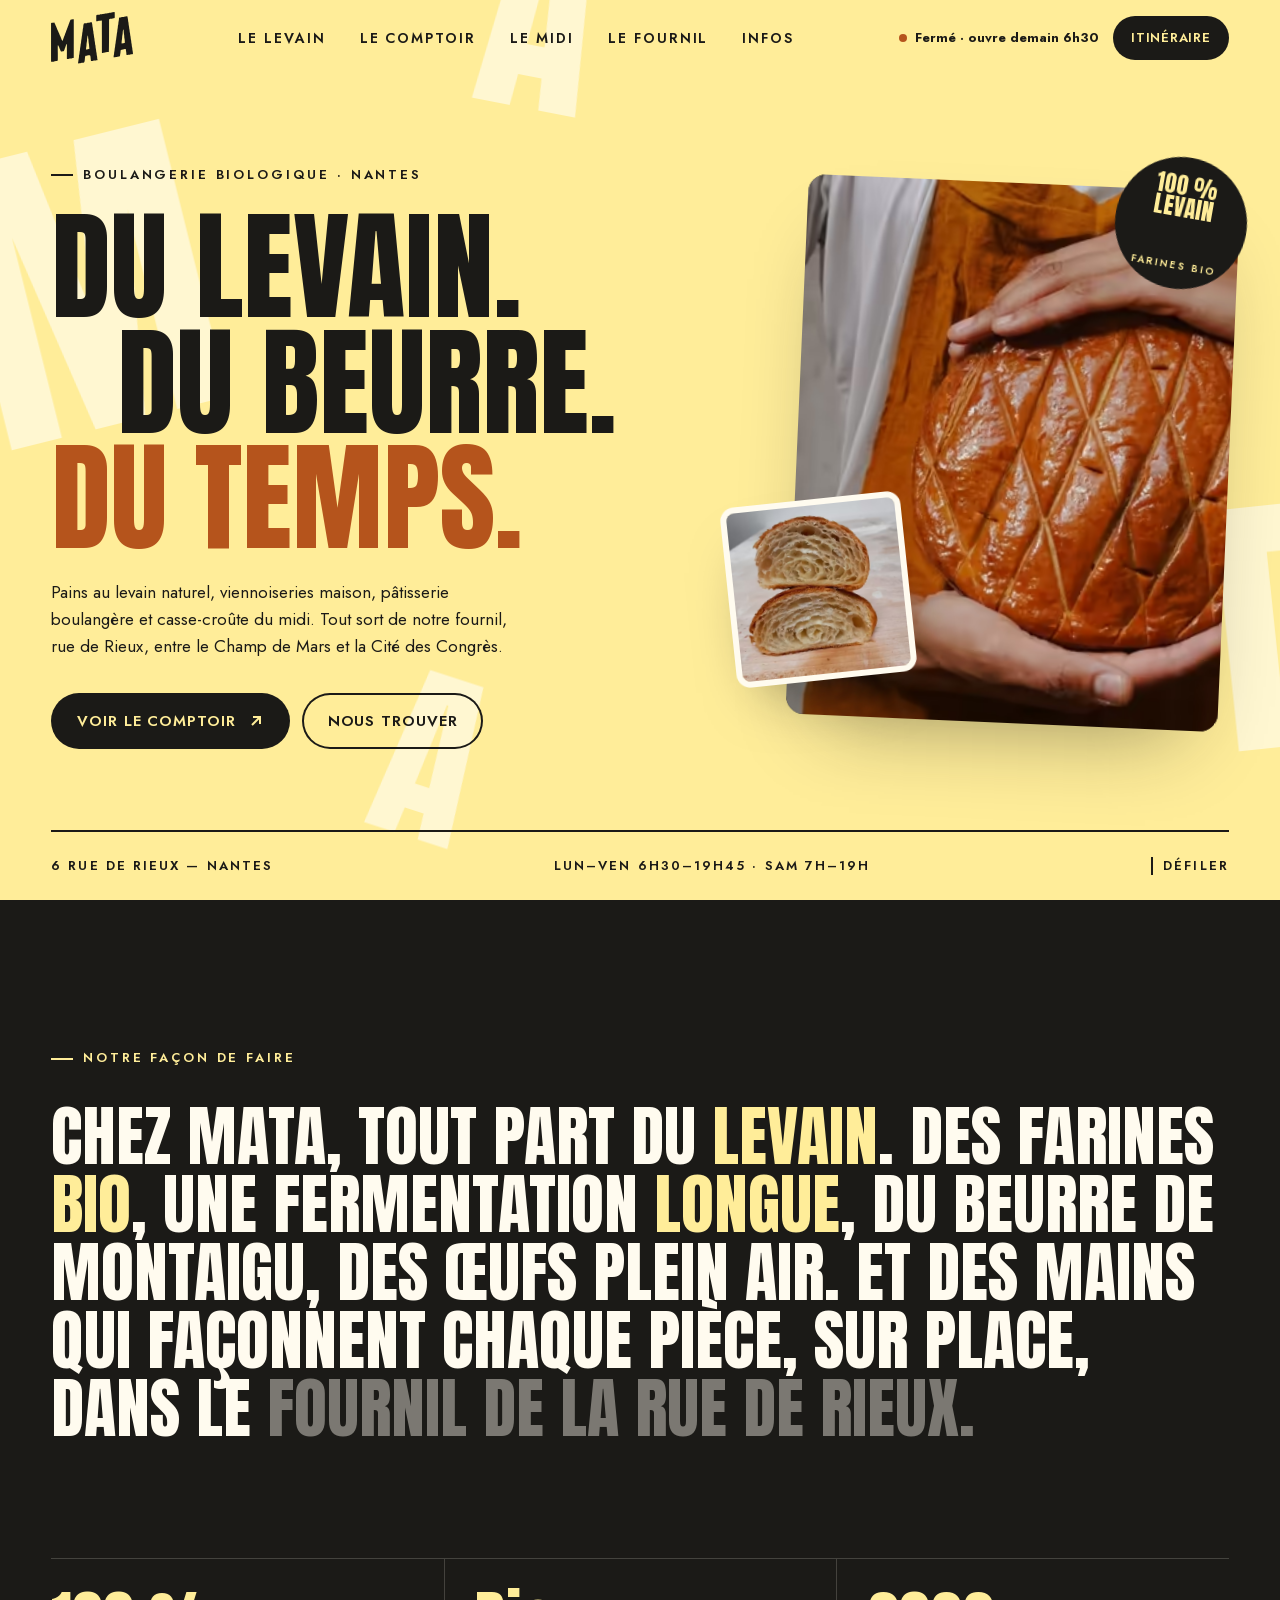
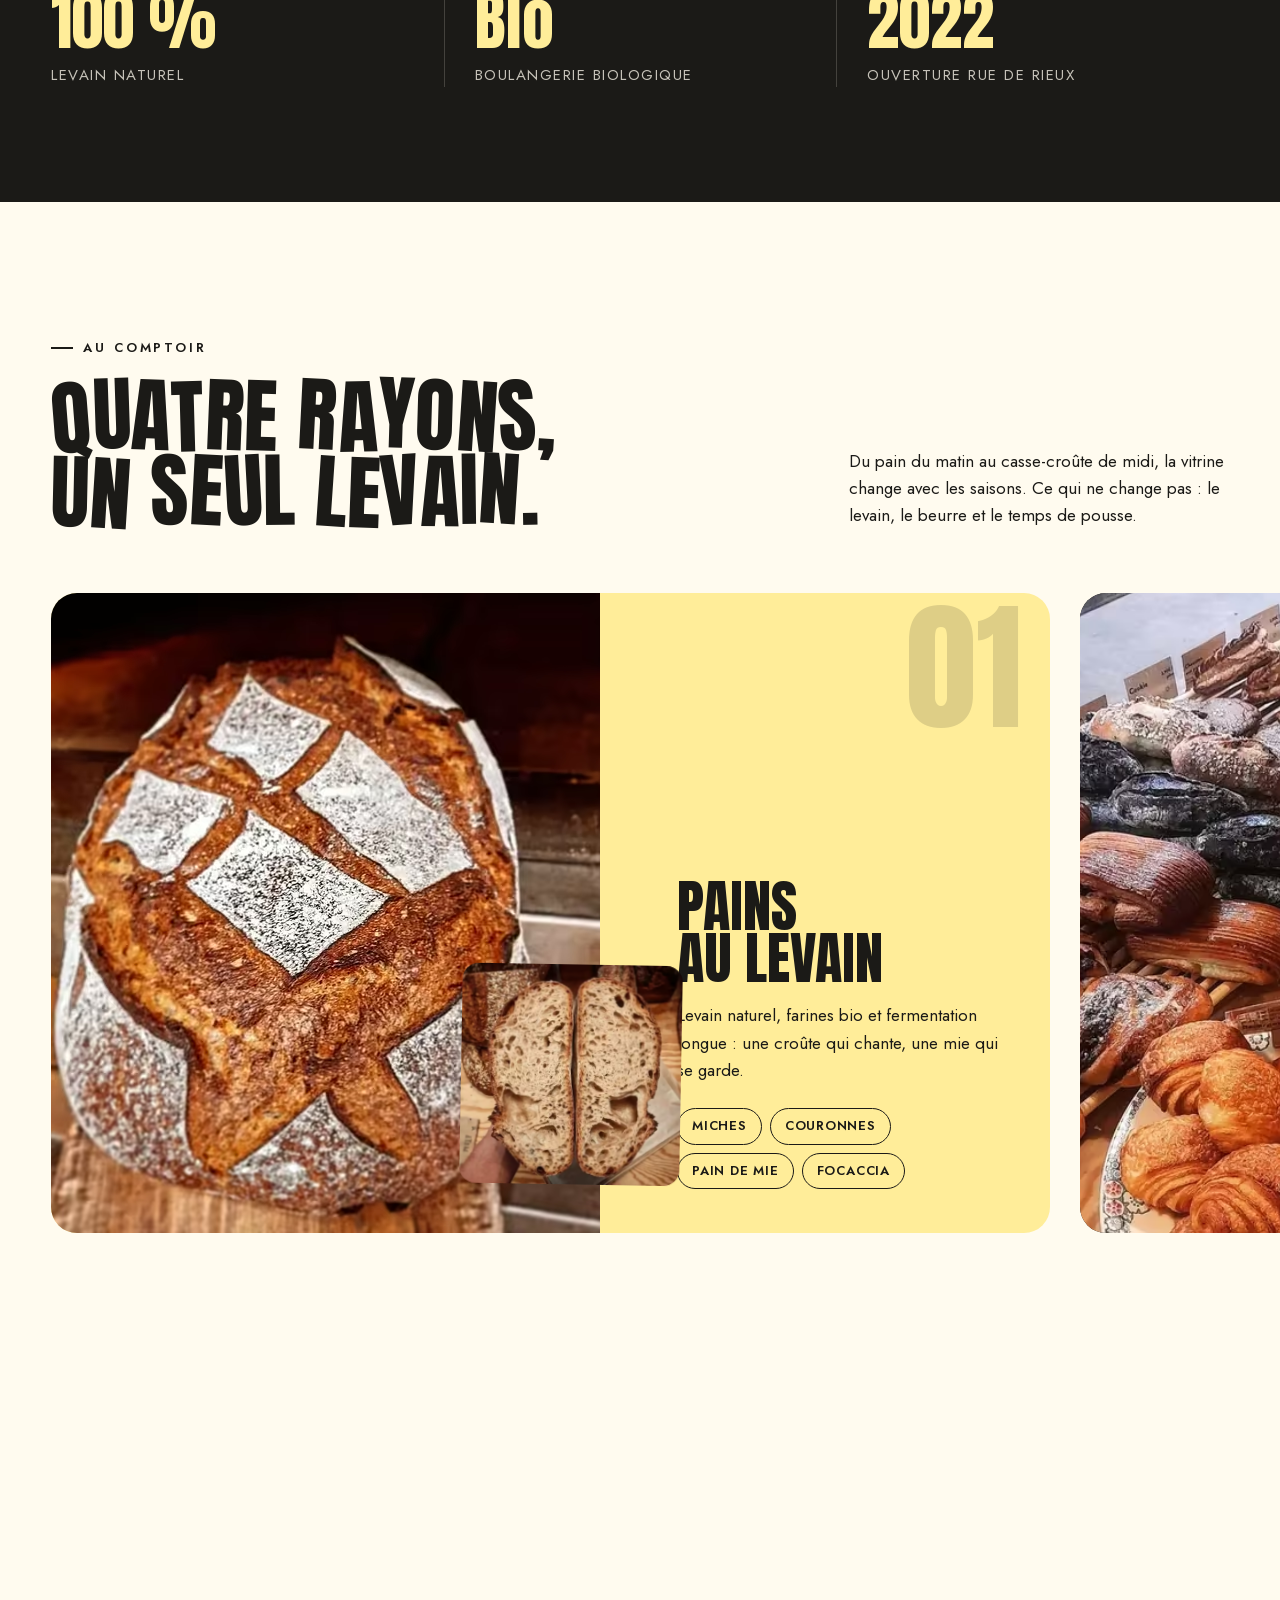
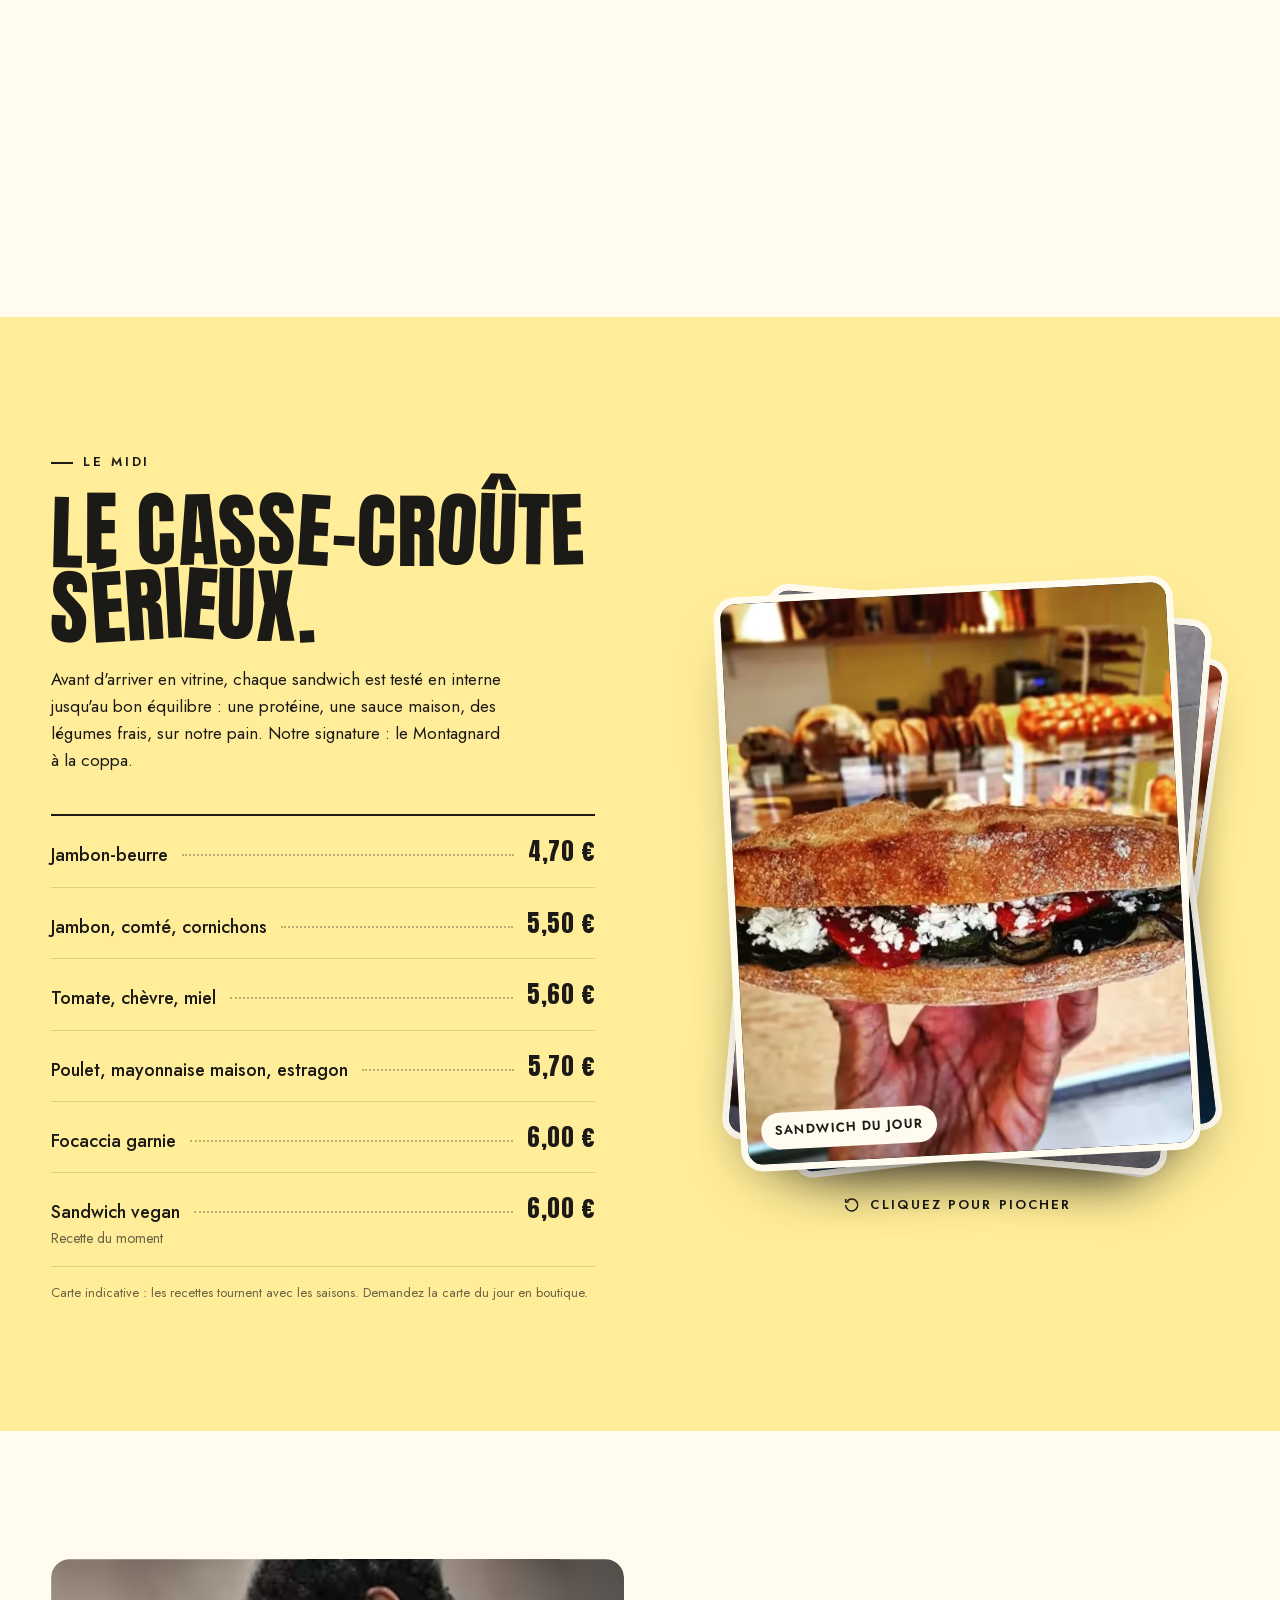
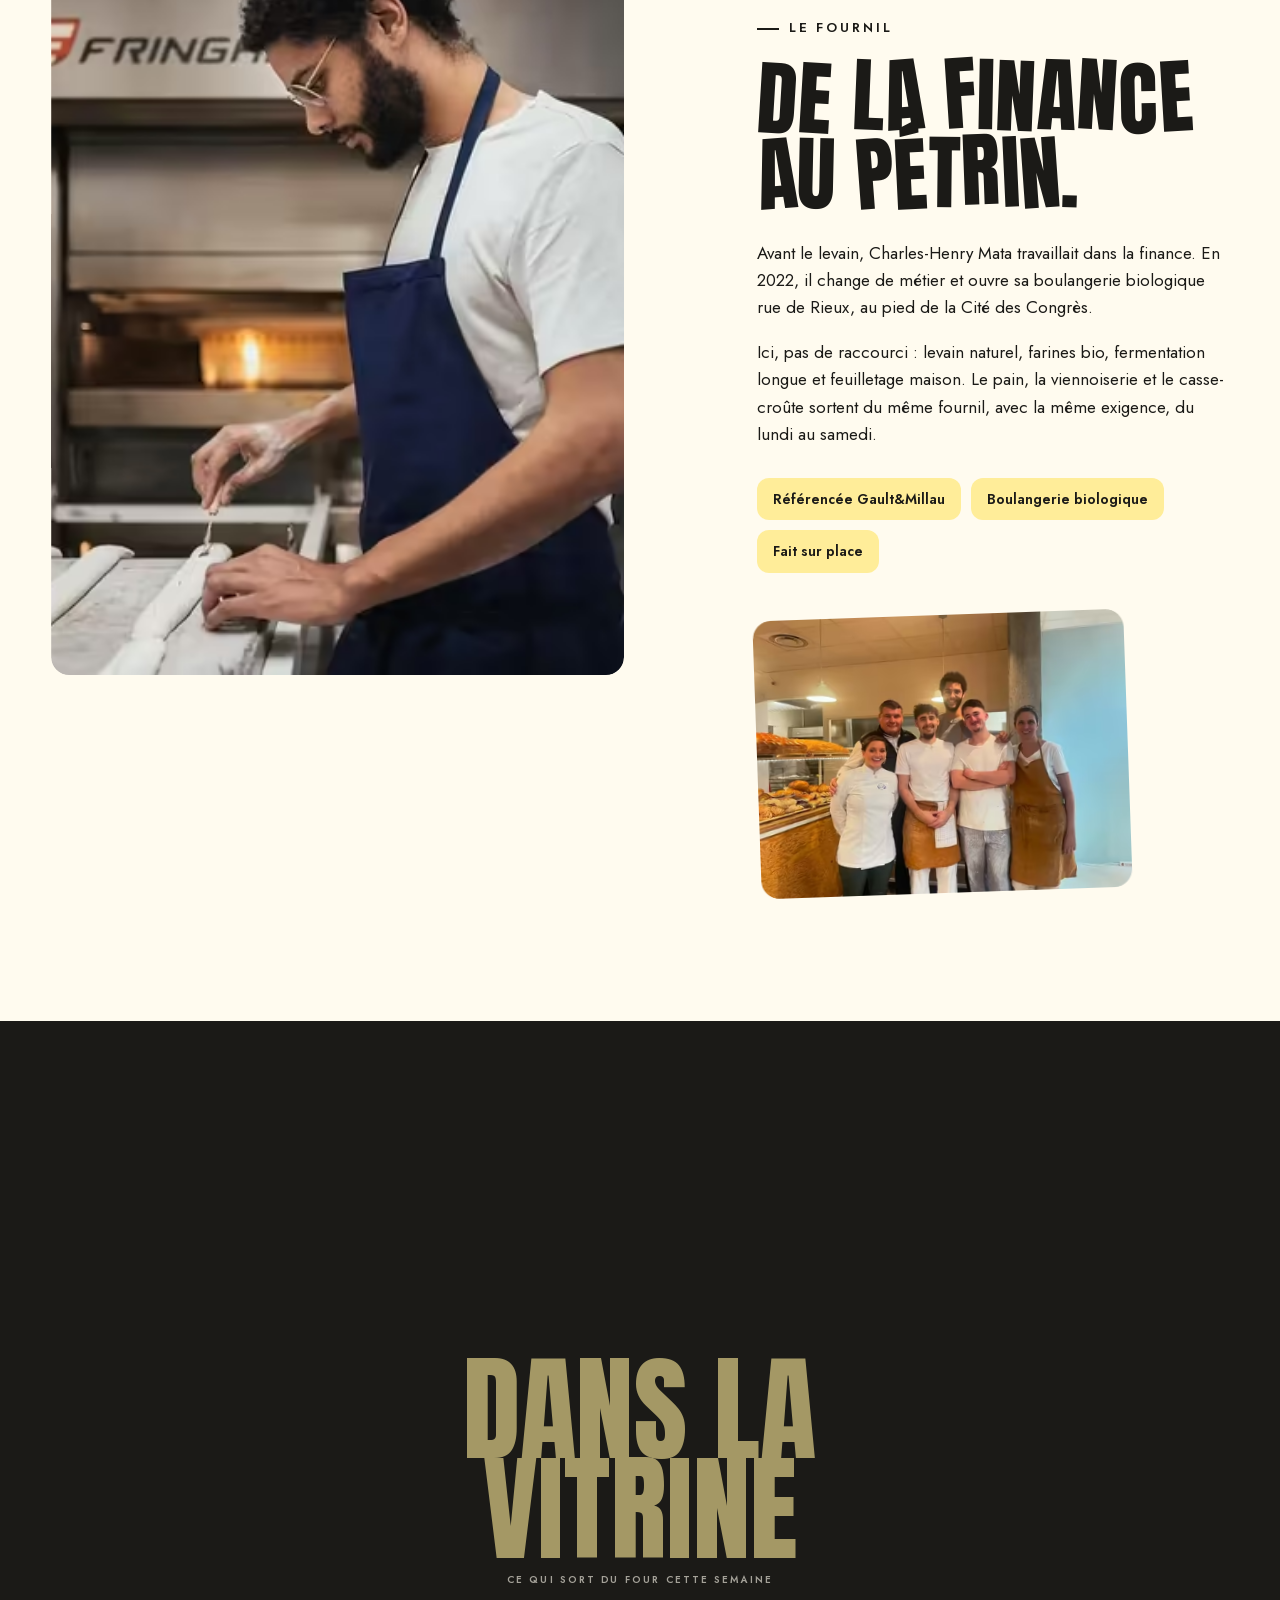
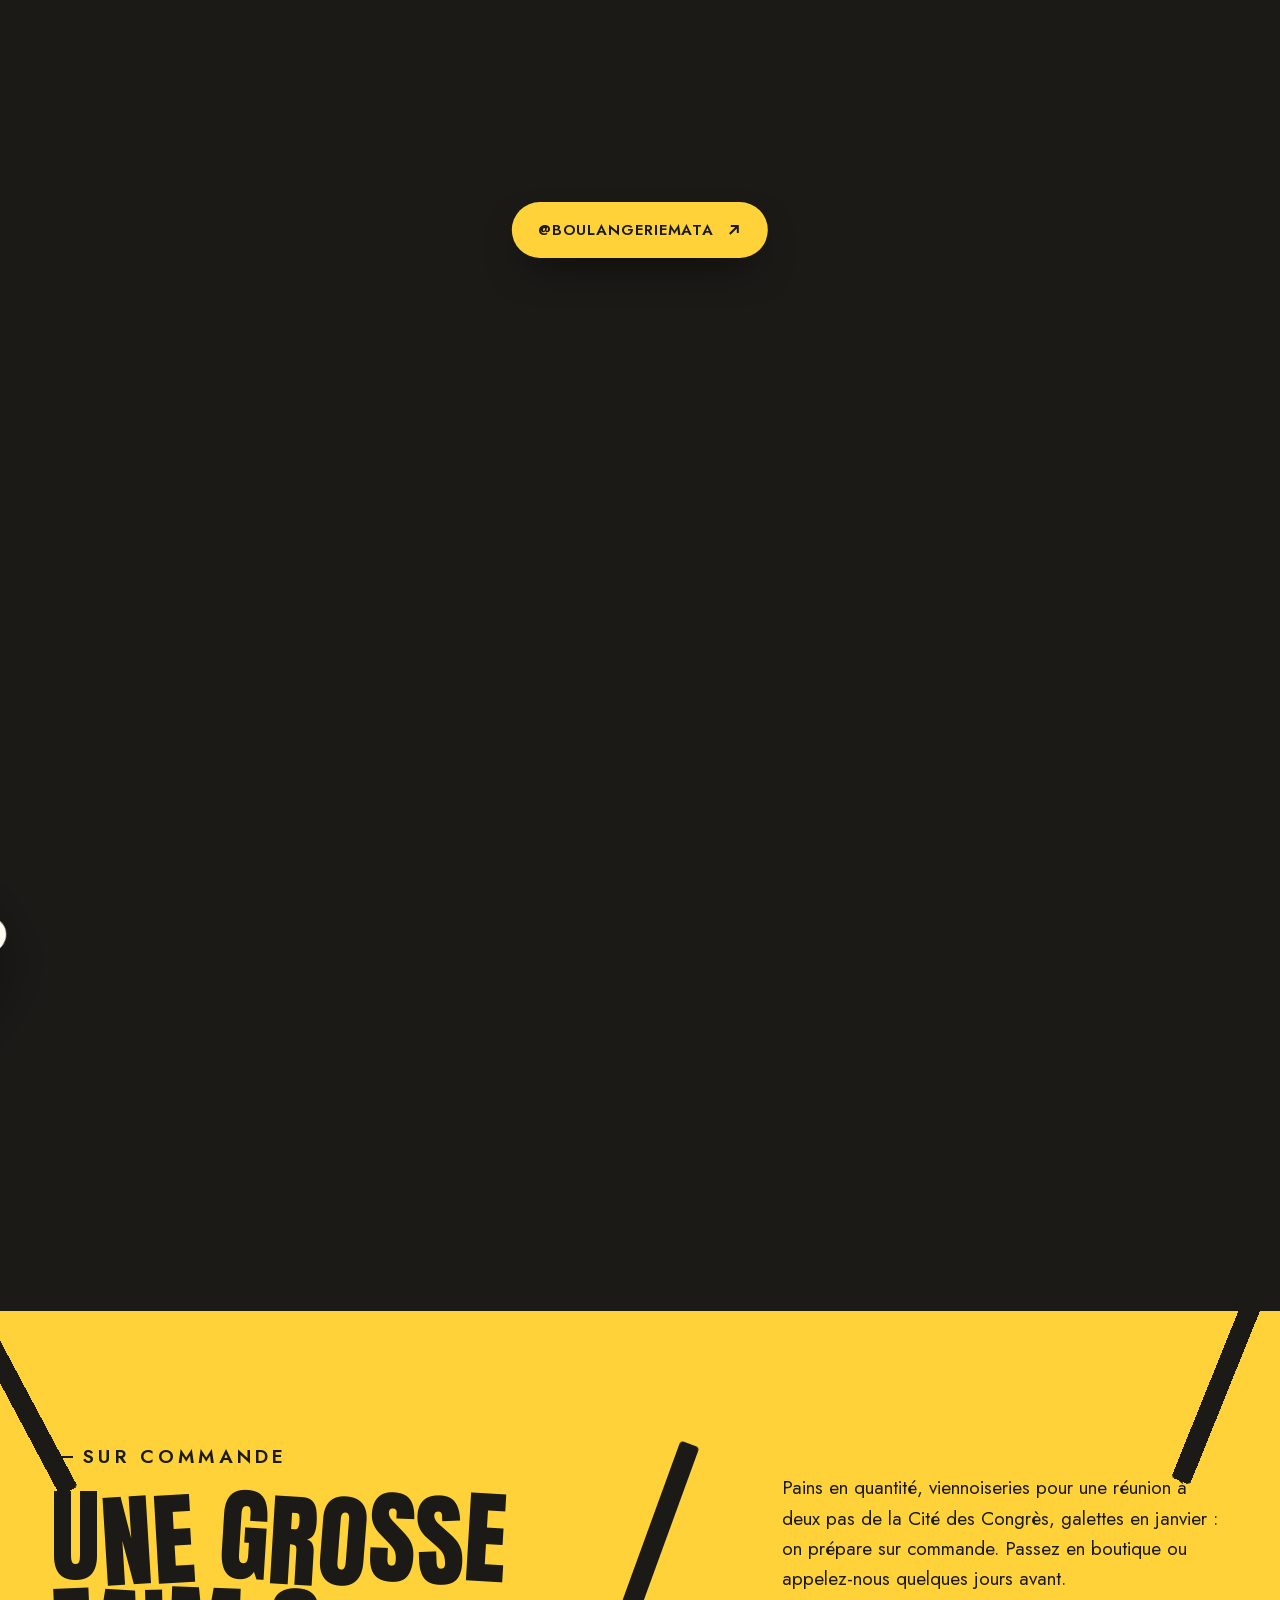
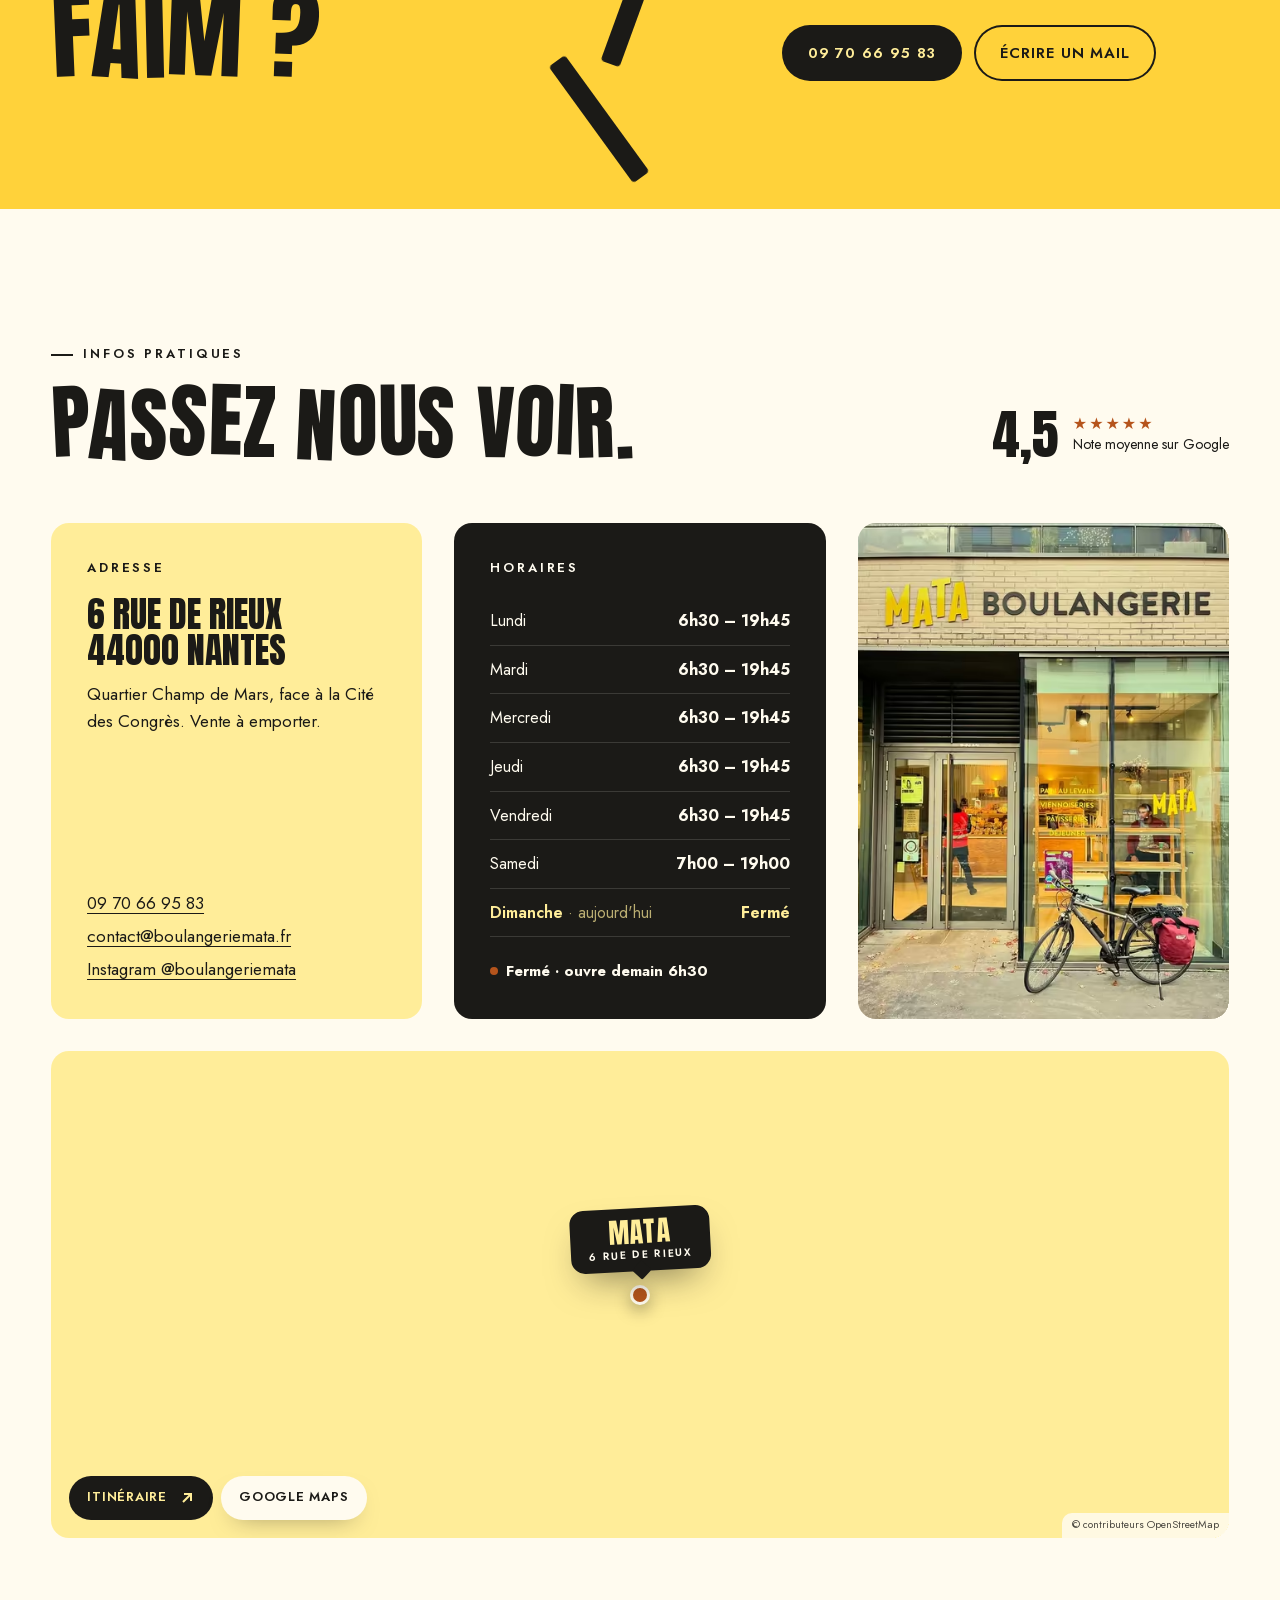
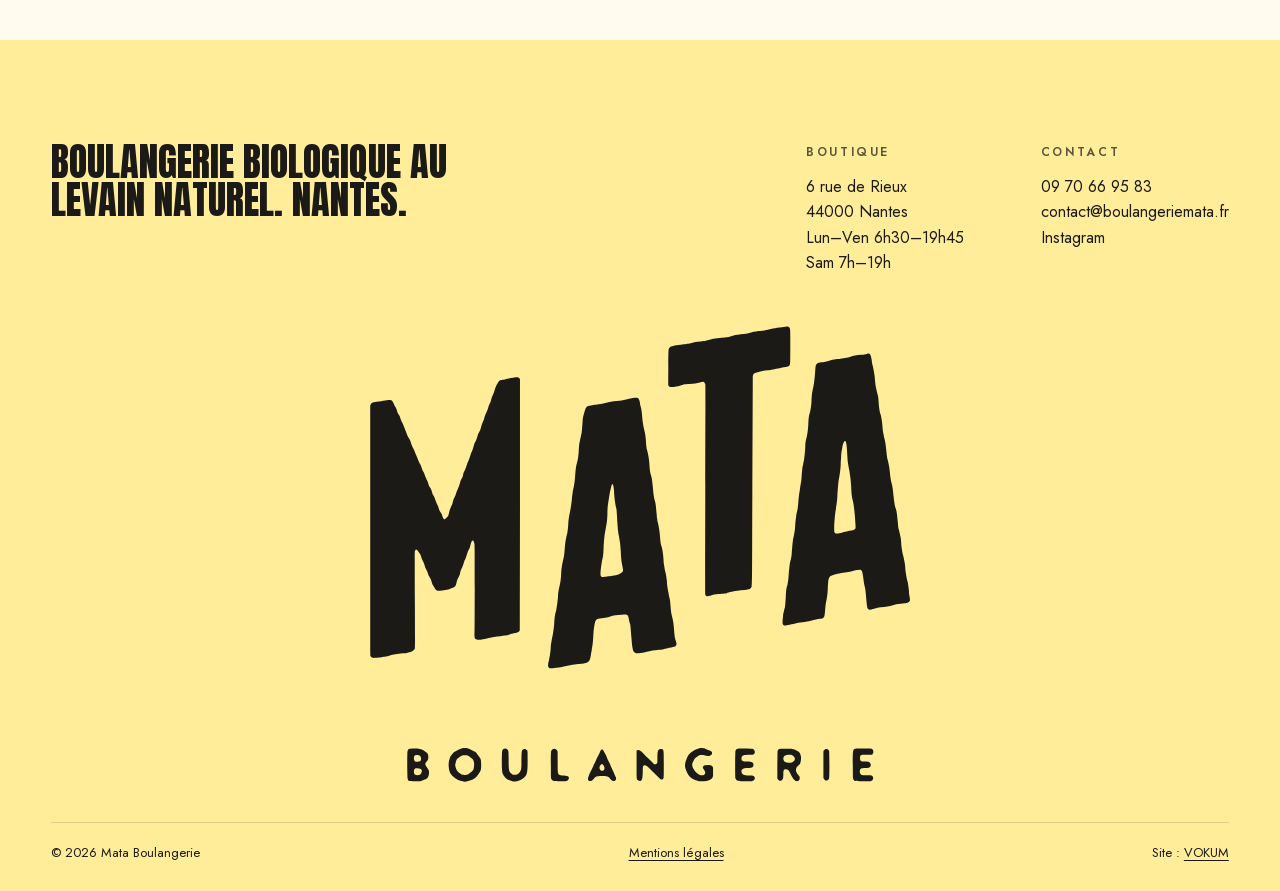
==== commit be44ac01: "Vitrine mobile : titre qui tombe, photos distribuées au scroll, tap pour soulever Co-Authored-By: Cl" ====
--- a/index.html
+++ b/index.html
@@ -17,12 +17,12 @@
   <link rel="preload" as="image" type="image/avif" fetchpriority="high" imagesrcset="assets/img/r/hero-pain-480.avif 480w, assets/img/r/hero-pain-640.avif 640w, assets/img/r/hero-pain-800.avif 800w, assets/img/r/hero-pain-1080.avif 1080w" imagesizes="(max-width: 680px) 82vw, (max-width: 820px) 440px, min(520px, 48vh)">
   <link rel="preload" href="assets/fonts/anton.woff2" as="font" type="font/woff2" crossorigin>
   <link rel="preload" href="assets/fonts/jost.woff2" as="font" type="font/woff2" crossorigin>
-  <style>@font-face{font-family:Anton;src:url(assets/fonts/anton.woff2) format("woff2");font-weight:400;font-display:swap}@font-face{font-family:Jost;src:url(assets/fonts/jost.woff2) format("woff2");font-weight:400 700;font-display:swap}:root{--butter: #ffed99;--butter-2: #fff5c9;--sun: #ffd23a;--ink: #1b1a17;--ink-2: #2a2824;--flour: #fffbef;--crust: #b5541c;--line: rgba(27, 26, 23, .14);--f-display: "Anton", "Impact", sans-serif;--f-body: "Jost", "Futura", "Avenir Next", system-ui, sans-serif;--wrap: min(1320px, 100% - clamp(40px, 8vw, 128px));--r: 18px;--ease: cubic-bezier(.2, .8, .2, 1);--hd-h: 76px;--gutter: max(20px, calc((100vw - 1320px)/2) , clamp(20px, 4vw, 64px));--expo: cubic-bezier(.16, 1, .3, 1);--back: cubic-bezier(.34, 1.56, .64, 1);--intro: 0s}html:not(.no-intro){--intro: 2.3s;overflow:hidden;animation:unlock 0s linear 3.2s forwards}@keyframes unlock{to{overflow:visible}}*,*:before,*:after{box-sizing:border-box}html{-webkit-text-size-adjust:100%;-webkit-tap-highlight-color:transparent}picture{display:contents}html.lenis,html.lenis body{height:auto}.lenis.lenis-smooth{scroll-behavior:auto!important}body{margin:0;background:var(--flour);color:var(--ink);font-family:var(--f-body);font-size:17px;line-height:1.6;-webkit-font-smoothing:antialiased;text-rendering:optimizeLegibility;overflow-x:clip}body.is-locked{overflow:hidden}img{display:block;max-width:100%;height:auto}a{color:inherit;text-decoration:none}button{font:inherit;color:inherit;background:none;border:0;cursor:pointer;padding:0}ul{list-style:none;margin:0;padding:0}h1,h2,h3,p,figure{margin:0}::selection{background:var(--ink);color:var(--butter)}:focus-visible{outline:2px solid var(--ink);outline-offset:3px;border-radius:4px}.wrap{width:var(--wrap);margin-inline:auto}.sr-only{position:absolute;width:1px;height:1px;overflow:hidden;clip:rect(0 0 0 0);white-space:nowrap}.logo{display:block}.logo svg{display:block;width:100%;height:auto;fill:currentColor;overflow:visible}.logo .mata-l{transform-box:fill-box;transform-origin:50% 80%}.logo__sub{width:86.4%;margin:14.7% 0 0 6.9%}.eyebrow{display:inline-flex;align-items:center;gap:10px;font-size:13px;font-weight:600;letter-spacing:.22em;text-transform:uppercase}.eyebrow:before{content:"";width:22px;height:2px;background:currentColor}.h2{font-family:var(--f-display);font-weight:400;text-transform:uppercase;font-size:clamp(44px,6.4vw,104px);line-height:.92;letter-spacing:.005em}.dance,.dance .chi{display:inline-block}.dance .ch{display:inline-block;transform:rotate(var(--r, 0deg)) translateY(var(--y, 0));transition:transform .5s var(--ease)}.dance:hover .ch{transform:rotate(calc(var(--r, 0deg) * -1.4)) translateY(calc(var(--y, 0) * -1))}.btn{--bg: var(--ink);--fg: var(--butter);position:relative;display:inline-flex;align-items:center;gap:12px;height:56px;padding:0 26px;border-radius:999px;background:var(--bg);color:var(--fg);font-weight:600;font-size:15px;letter-spacing:.06em;text-transform:uppercase;overflow:hidden;isolation:isolate;transition:transform .4s var(--ease)}.btn:after{content:"";position:absolute;inset:0;z-index:-1;border-radius:inherit;background:var(--crust);transform:translateY(101%);transition:transform .45s var(--ease)}.btn:hover:after{transform:translateY(0)}.btn:hover{--fg: var(--flour)}.btn svg{width:16px;height:16px;transition:transform .4s var(--ease)}.btn:hover svg{transform:translate(3px,-3px)}.btn--ghost{--bg: transparent;--fg: var(--ink);box-shadow:inset 0 0 0 2px var(--ink)}.btn--sun{--bg: var(--sun);--fg: var(--ink)}.btn--sm{height:44px;padding:0 18px;font-size:13px}.intro{position:fixed;inset:0;z-index:100;display:grid;place-items:center;background:var(--butter);color:var(--ink);will-change:clip-path}.intro__logo{width:min(440px,64vw)}.intro{animation:introOut 1.05s cubic-bezier(.87,0,.13,1) 2.1s both,introHide 0s linear 3.2s forwards}.intro__logo{animation:logoOut .9s cubic-bezier(.87,0,.13,1) 2.1s both}.intro__logo .mata-l{transform-origin:50% 100%;animation:drop .9s var(--back) both,wiggle .36s ease-in-out 1.5s}.intro__logo .mata-l:nth-child(1){--r0: -30deg;animation-delay:.05s,1.5s}.intro__logo .mata-l:nth-child(2){--r0: 22deg;animation-delay:.16s,1.54s}.intro__logo .mata-l:nth-child(3){--r0: -18deg;animation-delay:.27s,1.58s}.intro__logo .mata-l:nth-child(4){--r0: 34deg;animation-delay:.38s,1.62s}.intro__logo .logo__sub{animation:wipeIn .9s var(--expo) .65s both}@keyframes drop{0%{opacity:0;transform:translateY(-140%) rotate(var(--r0))}25%{opacity:1}to{opacity:1;transform:none}}@keyframes wiggle{25%{transform:rotate(3deg)}75%{transform:rotate(-3deg)}}@keyframes wipeIn{0%{clip-path:inset(0 100% 0 0)}to{clip-path:inset(0 0 0 0)}}@keyframes logoOut{to{translate:0 -18%;scale:.92}}@keyframes introOut{0%{clip-path:inset(0 0 0 0)}to{clip-path:inset(0 0 100% 0)}}@keyframes introHide{to{visibility:hidden}}@keyframes bar{to{transform:scaleX(1)}}@keyframes fade{0%{opacity:0}to{opacity:1}}.intro__bar{position:absolute;left:50%;bottom:12vh;width:min(220px,50vw);height:2px;transform:translate(-50%);background:#1b1a1726;overflow:hidden}.intro__bar i{position:absolute;inset:0;background:var(--ink);transform:scaleX(0);transform-origin:left;animation:bar 2s cubic-bezier(.45,0,.55,1) .1s both}.intro__meta{position:absolute;left:0;right:0;bottom:6vh;display:flex;justify-content:center;gap:clamp(16px,4vw,48px);font-size:12px;font-weight:600;letter-spacing:.24em;text-transform:uppercase}.intro__meta span{opacity:0;animation:fade .6s ease .8s both}.intro__meta span:nth-child(2){animation-delay:.9s}.intro__meta span:nth-child(3){animation-delay:1s}.no-intro .intro{display:none}.hd{position:fixed;inset:0 0 auto;z-index:50;height:var(--hd-h);display:flex;align-items:center;transition:transform .5s var(--ease),background-color .4s,box-shadow .4s}.hd.is-solid{background:#fffbefeb;backdrop-filter:blur(10px);-webkit-backdrop-filter:blur(10px);box-shadow:0 1px 0 var(--line)}.hd.is-hidden{transform:translateY(-100%)}.menu-open .hd{transform:none;background:transparent;box-shadow:none;backdrop-filter:none;-webkit-backdrop-filter:none}.hd .wrap{display:flex;align-items:center;justify-content:space-between;gap:24px}.hd__logo{width:82px;color:var(--ink)}.hd__logo .logo__sub{display:none}.hd__nav{display:flex;gap:34px;font-size:14px;font-weight:600;letter-spacing:.14em;text-transform:uppercase}.hd__nav a{position:relative;padding:6px 0}.hd__nav a:after{content:"";position:absolute;left:0;right:0;bottom:0;height:2px;background:currentColor;transform:scaleX(0);transform-origin:right;transition:transform .4s var(--ease)}.hd__nav a:hover:after{transform:scaleX(1);transform-origin:left}.hd__right{display:flex;align-items:center;gap:14px}.status{display:inline-flex;align-items:center;gap:8px;font-size:13px;font-weight:500;white-space:nowrap}.status i{width:8px;height:8px;border-radius:50%;background:#9a958a}.status.is-open i{background:#3f8a3a}.status.is-closed i{background:var(--crust)}.burger{display:none;width:46px;height:46px;border-radius:50%;background:var(--ink);color:var(--butter);position:relative}.burger span{position:absolute;left:14px;right:14px;height:2px;background:currentColor;transition:transform .4s var(--ease),opacity .3s}.burger span:nth-child(1){top:18px}.burger span:nth-child(2){top:26px}.menu-open .burger span:nth-child(1){transform:translateY(4px) rotate(45deg)}.menu-open .burger span:nth-child(2){transform:translateY(-4px) rotate(-45deg)}.menu{position:fixed;inset:0;z-index:45;background:var(--butter);display:flex;flex-direction:column;justify-content:center;padding:100px 28px 40px;clip-path:inset(0 0 100% 0);transition:clip-path .7s var(--ease);visibility:hidden}.menu-open .menu{clip-path:inset(0 0 0 0);visibility:visible}.menu__links a{display:block;font-family:var(--f-display);text-transform:uppercase;font-size:clamp(52px,15vw,96px);line-height:1;padding:6px 0}.menu__links a:nth-child(odd){transform:rotate(-2deg)}.menu__links a:nth-child(2n){transform:rotate(1.5deg)}.menu__foot{margin-top:40px;font-size:15px;line-height:1.7}.hero{position:relative;min-height:100svh;overflow:hidden;background:var(--butter);padding:calc(var(--hd-h) + clamp(14px,4vh,56px)) 0 0;display:flex;flex-direction:column}.hero__letters{position:absolute;inset:0;pointer-events:none}.hero__letters span{position:absolute;font-family:var(--f-display);color:#fff;opacity:.55;font-size:var(--s, 22vw);line-height:1;transform:rotate(var(--r));animation:letterIn 1.6s var(--expo) calc(var(--intro) + .1s) both}[data-depth]{translate:0 var(--py, 0px);will-change:translate}.hero__inner{position:relative;flex:1;display:grid;grid-template-columns:1.08fr .92fr;gap:clamp(32px,5vw,80px);align-items:center}.hero__title{font-family:var(--f-display);font-weight:400;text-transform:uppercase;font-size:clamp(56px,min(9.4vw,13.6vh),136px);line-height:.9;margin:clamp(14px,2.4vh,22px) 0 clamp(16px,2.8vh,26px)}.hero__title .line{display:block;overflow:hidden;padding:.04em 0 .02em}.hero__title .line>span{white-space:nowrap;display:inline-block;animation:rise 1.2s var(--expo) calc(var(--intro) + .05s) both}.hero__title .line:nth-child(2)>span{animation-delay:calc(var(--intro) + .14s)}.hero__title .line:nth-child(3)>span{animation-delay:calc(var(--intro) + .23s)}.hero__title .line:nth-child(2){padding-left:.55em}.hero__title .line:nth-child(3){color:var(--crust)}.hero__lead{max-width:470px;font-size:clamp(17px,1.25vw,19px)}.hero__cta{display:flex;flex-wrap:wrap;gap:12px;margin-top:clamp(20px,3.6vh,34px)}.hero__media{position:relative;justify-self:end;width:min(100%,520px,48vh)}.hero__frame{animation:frameIn 1.4s var(--expo) calc(var(--intro) + .1s) both;position:relative;border-radius:var(--r);overflow:hidden;aspect-ratio:4 / 5;transform:rotate(2.5deg);background:var(--ink);box-shadow:0 40px 80px -40px #1b1a1773}.hero__frame img{width:100%;height:118%;object-fit:cover}.hero__mini{animation:miniIn 1.3s var(--expo) calc(var(--intro) + .3s) both;position:absolute;left:-16%;bottom:8%;width:42%;border-radius:14px;overflow:hidden;aspect-ratio:1;transform:rotate(-6deg);border:6px solid var(--flour);box-shadow:0 30px 60px -30px #1b1a1780}.hero__mini{background:var(--butter-2)}.hero__mini img{width:100%;height:100%;object-fit:cover}.sticker{position:absolute;top:-26px;right:-18px;width:132px;height:132px;border-radius:50%;display:grid;place-items:center;text-align:center;background:var(--ink);color:var(--butter);font-family:var(--f-display);text-transform:uppercase;font-size:23px;line-height:.95;transform:rotate(10deg);animation:popIn 1.1s var(--back) calc(var(--intro) + .5s) both}.sticker small{display:block;font-family:var(--f-body);font-size:10px;letter-spacing:.2em;font-weight:600;margin-top:6px}.hero__foot{position:relative;display:flex;justify-content:space-between;gap:20px;flex-wrap:wrap;padding:clamp(14px,2.6vh,26px) 0;margin-top:clamp(20px,4vh,60px);border-top:2px solid var(--ink);font-size:13px;font-weight:600;letter-spacing:.16em;text-transform:uppercase}.hero__scroll{display:inline-flex;gap:10px;align-items:center}.hero__scroll i{width:2px;height:18px;background:var(--ink);animation:drip 1.8s var(--ease) infinite;transform-origin:top}[data-hero]{animation:fadeUp 1s var(--expo) calc(var(--intro) + .3s) both}.hero__lead{animation-name:slideUp}.hd .wrap{animation:fadeDown 1s var(--expo) calc(var(--intro) + .2s) both}@keyframes rise{0%{transform:translateY(110%) rotate(4deg)}}@keyframes fadeUp{0%{opacity:0;translate:0 26px}}@keyframes slideUp{0%{translate:0 26px}}@keyframes fadeDown{0%{opacity:0;translate:0 -30px}}@keyframes popIn{0%{scale:0;rotate:-120deg}}@keyframes frameIn{0%{scale:.86;rotate:8deg}}@keyframes miniIn{0%{opacity:0;translate:-60px 0;rotate:-18deg}}@keyframes letterIn{0%{opacity:0;scale:.85}}@keyframes drip{0%{transform:scaleY(0)}50%{transform:scaleY(1);transform-origin:top}51%{transform-origin:bottom}to{transform:scaleY(0);transform-origin:bottom}}.manif{background:var(--ink);color:var(--flour);padding:clamp(100px,11vw,160px) 0 clamp(90px,9vw,130px);position:relative;overflow:hidden}.manif .eyebrow{color:var(--butter)}.manif__text{margin-top:34px;max-width:1180px;font-family:var(--f-display);text-transform:uppercase;font-weight:400;font-size:clamp(36px,5.2vw,84px);line-height:1.02}.manif__text em{font-style:normal}.manif__text .w{display:inline-block;opacity:.42}.manif__text .w.hl{color:var(--butter)}.facts{display:grid;grid-template-columns:repeat(3,1fr);gap:0;margin-top:clamp(70px,9vw,130px);border-top:1px solid rgba(255,251,239,.18)}.facts li{padding:30px 30px 0 0}.facts li+li{padding-left:30px;border-left:1px solid rgba(255,251,239,.18)}.facts b{display:block;font-family:var(--f-display);font-weight:400;font-size:clamp(48px,5vw,76px);line-height:1;color:var(--butter)}.facts span{display:block;margin-top:10px;font-size:15px;letter-spacing:.1em;text-transform:uppercase;opacity:.75}.counter{background:var(--flour);padding:clamp(96px,10vw,140px) 0 clamp(80px,8vw,110px)}.counter__head{display:flex;justify-content:space-between;align-items:end;gap:40px;margin-bottom:clamp(40px,5vw,70px)}.counter__head p.lead{max-width:380px}.counter__nav{display:none}.counter__pin{overflow:hidden}.counter__track{will-change:transform;display:flex;gap:clamp(20px,2.4vw,36px);padding:0 calc((100vw - min(1320px,100vw - clamp(40px,8vw,128px)))/2);width:max-content}.panel{position:relative;flex:0 0 auto;width:min(78vw,1040px);height:min(72vh,640px);min-height:480px;display:grid;grid-template-columns:1.1fr .9fr;border-radius:26px;overflow:hidden;background:var(--bg, var(--butter))}.panel:nth-child(2){--bg: var(--ink);color:var(--flour)}.panel:nth-child(3){--bg: var(--sun)}.panel:nth-child(4){--bg: var(--crust);color:var(--flour)}.panel__media{position:relative;overflow:hidden}.panel__media img{position:absolute;inset:0;width:100%;height:100%;object-fit:cover}.panel__pop{position:absolute;left:41%;bottom:9%;width:22%;aspect-ratio:1;border-radius:16px;overflow:hidden;transform:rotate(5deg);border:6px solid var(--bg);z-index:2}.panel__pop img{width:100%;height:100%;object-fit:cover}.panel__body{position:relative;display:flex;flex-direction:column;padding:clamp(28px,3.4vw,54px);padding-left:clamp(40px,6vw,90px)}.panel__num:before{content:attr(data-num)}.panel__num{font-family:var(--f-display);font-size:clamp(90px,11vw,170px);line-height:.8;opacity:.14;position:absolute;top:18px;right:28px}.panel h3{margin-top:auto;font-family:var(--f-display);font-weight:400;text-transform:uppercase;font-size:clamp(40px,4.4vw,70px);line-height:.92}.panel p{margin-top:18px;max-width:360px}.tags{display:flex;flex-wrap:wrap;gap:8px;margin-top:24px}.tags li{padding:7px 14px;border-radius:999px;border:1.5px solid currentColor;font-size:13px;font-weight:600;letter-spacing:.06em;text-transform:uppercase}.midi{background:var(--butter);padding:clamp(96px,10vw,140px) 0;overflow:hidden}.midi__grid{display:grid;grid-template-columns:1fr 1fr;gap:clamp(40px,7vw,120px);align-items:center}.midi .h2{margin:20px 0 22px}.midi__intro{max-width:460px}.carte{margin-top:40px;border-top:2px solid var(--ink)}.carte li{display:flex;align-items:baseline;gap:14px;padding:16px 0;border-bottom:1px solid var(--line)}.carte li span{font-weight:500;font-size:18px}.carte li span em{display:block;font-style:normal;font-size:14px;opacity:.65;font-weight:400}.carte li i{flex:1;border-bottom:2px dotted rgba(27,26,23,.3);transform:translateY(-5px)}.carte li b{white-space:nowrap;font-family:var(--f-display);font-weight:400;font-size:24px;letter-spacing:.02em}.carte__note{margin-top:16px;font-size:13px;opacity:.65}.deck{position:relative;width:min(100%,460px);aspect-ratio:4 / 5;justify-self:center;cursor:pointer;user-select:none;-webkit-user-select:none}.deck__card{position:absolute;inset:0;border-radius:22px;overflow:hidden;background:var(--ink);box-shadow:0 30px 60px -30px #1b1a178c;border:7px solid var(--flour)}.deck__card img{width:100%;height:100%;object-fit:cover;pointer-events:none}.deck__card figcaption{position:absolute;left:14px;bottom:14px;padding:8px 14px;border-radius:999px;background:var(--flour);font-size:13px;font-weight:600;letter-spacing:.08em;text-transform:uppercase}.deck__hint{position:absolute;left:50%;bottom:-54px;transform:translate(-50%);white-space:nowrap;font-size:13px;font-weight:600;letter-spacing:.16em;text-transform:uppercase;display:flex;align-items:center;gap:10px}.deck__hint svg{width:18px;height:18px}.story{background:var(--flour);padding:clamp(96px,10vw,140px) 0}.story__grid{display:grid;grid-template-columns:repeat(12,1fr);gap:clamp(20px,2.5vw,36px);align-items:start}.story__big{grid-column:1 / 7;grid-row:1 / 3;border-radius:var(--r);overflow:hidden;aspect-ratio:4 / 5;position:sticky;top:100px}.story__big img,.story__small img{width:100%;height:100%;object-fit:cover}.story__text{grid-column:8 / 13;padding-top:4vw}.story__text .h2{margin:20px 0 30px}.story__text p+p{margin-top:18px}.story__small{grid-column:8 / 12;border-radius:var(--r);overflow:hidden;aspect-ratio:4 / 3;margin-top:10px;transform:rotate(-2deg)}.badges{display:flex;flex-wrap:wrap;gap:10px;margin-top:30px}.badges li{display:inline-flex;align-items:center;gap:8px;padding:10px 16px;border-radius:12px;background:var(--butter);font-size:14px;font-weight:600}.reveal-img{clip-path:inset(12% 12% 12% 12% round var(--r))}.reveal-img img{transform:scale(1.25)}.vitrine{position:relative;background:var(--ink);color:var(--flour);overflow:hidden}.vitrine__stage{position:relative;height:100vh;min-height:640px}.vitrine__title{position:absolute;inset:0;display:grid;place-items:center;text-align:center;z-index:1;font-family:var(--f-display);font-weight:400;text-transform:uppercase;color:var(--butter);font-size:clamp(64px,13vw,230px);line-height:.86;pointer-events:none}.vitrine__title small{display:block;font-family:var(--f-body);font-size:14px;letter-spacing:.24em;font-weight:600;color:var(--flour);margin-top:24px}.ph{position:absolute;z-index:2;border-radius:14px;overflow:hidden;border:6px solid var(--flour);box-shadow:0 30px 60px -20px #0009}.ph img{width:100%;height:100%;object-fit:cover}.ph:nth-of-type(1){width:17vw;aspect-ratio:4/5;left:4vw;top:9vh}.ph:nth-of-type(2){width:14vw;aspect-ratio:1;left:25vw;top:4vh}.ph:nth-of-type(3){width:16vw;aspect-ratio:4/5;right:22vw;top:6vh}.ph:nth-of-type(4){width:15vw;aspect-ratio:1;right:4vw;top:16vh}.ph:nth-of-type(5){width:15vw;aspect-ratio:1;left:7vw;bottom:7vh}.ph:nth-of-type(6){width:16vw;aspect-ratio:4/5;left:21vw;bottom:-5vh}.ph:nth-of-type(7){width:14vw;aspect-ratio:1;right:20vw;bottom:4vh}.ph:nth-of-type(8){width:16vw;aspect-ratio:4/5;right:5vw;bottom:-6vh}.vitrine__link{position:absolute;z-index:5;left:50%;bottom:7vh;transform:translate(-50%);box-shadow:0 18px 40px -16px #000000b3}.order{position:relative;background:var(--sun);padding:clamp(96px,10vw,140px) 0;overflow:hidden}.order__bars span{position:absolute;width:clamp(14px,1.6vw,26px);background:var(--ink);border-radius:4px}@media(max-width:1080px){.order__bars span{height:16vh!important}.order__bars span:nth-child(2),.order__bars span:nth-child(4){display:none}}.order__inner{position:relative;z-index:1;display:grid;grid-template-columns:1.2fr .8fr;gap:60px;align-items:end}.order .h2{font-size:clamp(52px,8vw,132px);margin-top:20px}.order p{font-size:19px;max-width:440px}.order__cta{display:flex;flex-wrap:wrap;gap:12px;margin-top:30px}.info{background:var(--flour);padding:clamp(96px,10vw,140px) 0 clamp(80px,8vw,110px)}.info__grid{display:grid;grid-template-columns:repeat(12,1fr);gap:clamp(20px,2.5vw,36px)}.info__head{grid-column:1 / -1;display:flex;justify-content:space-between;align-items:end;gap:30px;margin-bottom:30px}.rating{display:flex;align-items:center;gap:14px}.rating b{font-family:var(--f-display);font-weight:400;font-size:54px;line-height:1}.rating span{font-size:14px;line-height:1.4}.rating .stars{color:var(--crust);letter-spacing:2px;font-size:16px}.card{border-radius:var(--r);padding:clamp(26px,2.8vw,40px);background:var(--butter)}.card h3{font-size:13px;font-weight:600;letter-spacing:.22em;text-transform:uppercase;margin-bottom:18px}.card--addr{grid-column:1 / 5;display:flex;flex-direction:column}.card--addr address{font-style:normal;font-family:var(--f-display);text-transform:uppercase;font-size:clamp(30px,2.8vw,42px);line-height:1}.card--addr .sub{margin-top:12px}.card--addr .contact{margin-top:auto;padding-top:28px;display:grid;gap:6px;font-size:17px}.card--addr .contact a{text-decoration:underline;text-underline-offset:4px;text-decoration-thickness:1px}.card--hours{grid-column:5 / 9;background:var(--ink);color:var(--flour)}.hours li{display:flex;justify-content:space-between;padding:11px 0;border-bottom:1px solid rgba(255,251,239,.14);font-size:16px}.hours li.is-today{color:var(--butter);font-weight:600}.hours--compact{display:none}.hours li.is-today span:after{content:" \b7  aujourd'hui";font-weight:400;opacity:.7}.card--hours .status{margin-top:22px;font-size:15px}.info__photo{grid-column:9 / 13;border-radius:var(--r);overflow:hidden;min-height:380px}.info__photo img{width:100%;height:100%;object-fit:cover}.info__map{grid-column:1 / -1;position:relative;height:clamp(420px,38vw,520px);border-radius:var(--r);overflow:hidden;background:var(--butter);isolation:isolate}.map{position:absolute;inset:0;display:block;overflow:hidden}.map__img{position:absolute;left:50%;top:50%;width:1600px;height:640px;max-width:none;translate:-50% -50%;transition:scale 1.2s var(--expo)}.map:hover .map__img{scale:1.03}.map__pin{position:absolute;left:50%;top:50%;width:0;height:0;z-index:2}.map__pin:before{content:"";position:absolute;left:-10px;top:-10px;width:20px;height:20px;border-radius:50%;background:var(--crust);border:3px solid var(--flour);box-shadow:0 6px 16px #1b1a1759}.map__tag{position:absolute;left:0;bottom:24px;translate:-50% 0;rotate:-3deg;padding:9px 18px 10px;border-radius:14px;background:var(--ink);color:var(--butter);font-family:var(--f-display);text-transform:uppercase;font-size:28px;line-height:1;text-align:center;white-space:nowrap;box-shadow:0 18px 36px -14px #1b1a178c;transition:rotate .5s var(--back),translate .5s var(--back)}.map__tag small{display:block;margin-top:5px;font-family:var(--f-body);font-size:10.5px;font-weight:600;letter-spacing:.16em;color:var(--flour)}.map__tag:after{content:"";position:absolute;left:50%;bottom:-6px;width:14px;height:14px;margin-left:-7px;background:var(--ink);border-radius:2px;transform:rotate(45deg)}.map:hover .map__tag{rotate:2deg;translate:-50% -6px}.map__actions{position:absolute;left:18px;bottom:18px;z-index:3;display:flex;flex-wrap:wrap;gap:8px}.btn--light{--bg: var(--flour);--fg: var(--ink);box-shadow:0 10px 24px -14px #1b1a1780}.map__credit{position:absolute;right:0;bottom:0;z-index:3;padding:4px 10px;border-top-left-radius:10px;background:#fffbefd9;font-size:10.5px;color:#4a4740}.mbar{display:none}.ft{background:var(--butter);padding:clamp(70px,8vw,110px) 0 28px;overflow:hidden}.ft__top{display:grid;grid-template-columns:1fr auto auto;gap:clamp(30px,6vw,100px);font-size:16px}.ft__top h3{font-size:12px;font-weight:600;letter-spacing:.22em;text-transform:uppercase;margin-bottom:12px;opacity:.72}.ft__top a:hover{text-decoration:underline;text-underline-offset:4px}.ft__claim{font-family:var(--f-display);text-transform:uppercase;font-size:clamp(30px,3vw,46px);line-height:1;max-width:420px}.ft__logo{margin:clamp(40px,6vh,72px) auto 0;width:min(100%,720px,60vh);color:var(--ink)}.ft__bottom{display:flex;justify-content:space-between;flex-wrap:wrap;gap:12px;margin-top:40px;padding-top:20px;border-top:1px solid var(--line);font-size:13px}.ft__bottom a{text-decoration:underline;text-underline-offset:3px}@media(max-width:1080px){.hd__nav{display:none}.burger{display:block}.hd .btn{display:none}.counter{padding-bottom:70px}.counter__head{flex-direction:column;align-items:start;gap:18px}.counter__pin{overflow-x:auto;overflow-y:hidden;scroll-snap-type:x mandatory;scroll-padding-inline:var(--gutter);overscroll-behavior-x:contain;scrollbar-width:none;-webkit-overflow-scrolling:touch}.counter__pin::-webkit-scrollbar{display:none}.counter__track{will-change:auto;gap:14px;padding:0 var(--gutter)}.panel{width:min(80vw,560px);height:auto;min-height:0;grid-template-columns:1fr;grid-template-rows:auto 1fr;scroll-snap-align:start;border-radius:22px}.panel__media{aspect-ratio:5 / 4}.panel__pop{display:none}.panel__body{padding:30px 24px 28px}.panel__body{position:static}.panel__num{font-size:58px;top:14px;right:18px;opacity:1;color:var(--flour);z-index:2;text-shadow:0 2px 18px rgba(27,26,23,.35)}.panel h3{margin-top:0;font-size:clamp(38px,9vw,54px)}.panel p{font-size:15.5px;margin-top:14px}.tags{margin-top:20px;gap:6px}.tags li{padding:6px 12px;font-size:12px}.counter__nav{display:flex;align-items:center;gap:16px;margin-top:22px;font-size:13px;font-weight:600;letter-spacing:.14em;text-transform:uppercase}.counter__nav i{position:relative;flex:1;height:2px;background:var(--line);overflow:hidden}.counter__nav i b{position:absolute;inset:0;background:var(--ink);transform-origin:left;transform:scaleX(.25);transition:transform .35s var(--ease)}.counter__nav .hint{opacity:.72}.story__big{grid-column:1 / -1;grid-row:auto;aspect-ratio:4 / 3;position:relative;top:0}.story__text{grid-column:1 / -1;padding-top:10px}.story__small{grid-column:2 / 12}.vitrine__stage{height:auto;min-height:0;padding:100px 0 110px;display:grid;grid-template-columns:repeat(2,1fr);gap:14px;width:var(--wrap);margin-inline:auto}.vitrine__title{position:static;grid-column:1 / -1;margin-bottom:26px}.ph{position:relative;inset:auto!important;width:auto!important;aspect-ratio:1!important;border-width:5px}.ph:nth-of-type(odd){rotate:-2deg}.ph:nth-of-type(2n){rotate:2deg;translate:0 18px}.vitrine__link{position:static;transform:none;grid-column:1 / -1;justify-self:center;margin-top:46px}.order__inner{grid-template-columns:1fr;gap:26px}.order__bars span{height:16vh!important}.order__bars span:nth-child(2),.order__bars span:nth-child(4){display:none}.card--addr,.card--hours{grid-column:span 6}.info__photo{grid-column:1 / -1;min-height:0;aspect-ratio:16 / 10}.ft__top{grid-template-columns:1fr 1fr}.ft__claim{grid-column:1 / -1}}@media(min-width:821px)and (max-width:1180px){.hero__lead{max-width:400px}.hero__mini{left:-9%;width:38%}}@media(max-width:820px){.hero{min-height:0;padding-top:calc(var(--hd-h) + 26px)}.hero__inner{grid-template-columns:1fr;gap:0}.hero__media{justify-self:center;width:min(84%,440px);margin:52px 0 18px}.hero__mini{left:-12%;width:40%}.midi__grid{grid-template-columns:1fr;gap:70px}.deck{margin-bottom:50px;width:min(86%,420px)}}@media(min-width:681px)and (max-width:1080px){.panel{width:min(86vw,860px);grid-template-columns:1.05fr .95fr;grid-template-rows:none}.panel__media{aspect-ratio:auto;min-height:420px}.panel__body{padding:36px 32px;justify-content:flex-end}.panel__num{font-size:110px}}@media(min-width:681px)and (max-width:820px){.hero__title{font-size:min(13.5vw,120px)}.hero__lead{max-width:560px;font-size:18px}}@media(max-width:680px){:root{--hd-h: 64px;--r: 16px}body{font-size:16px;line-height:1.55}.hd__logo{width:66px}.status{font-size:12px}.burger{width:44px;height:44px}.burger span{left:13px;right:13px}.burger span:nth-child(1){top:17px}.burger span:nth-child(2){top:25px}.eyebrow{font-size:11.5px;letter-spacing:.2em;gap:8px}.eyebrow:before{width:16px}.h2{font-size:clamp(42px,12.4vw,60px)}.btn{height:52px;padding:0 20px;font-size:13.5px;justify-content:center}.hero__title{font-size:clamp(54px,18.6vw,100px);margin:16px 0 20px}.hero__title .line:nth-child(2){padding-left:.28em}.hero__lead{font-size:16px}.hero__cta{display:grid;grid-template-columns:1fr 1fr;gap:10px;margin-top:26px}.hero__cta .btn{padding:0 10px;white-space:nowrap;letter-spacing:.05em}.hero__cta .btn svg{display:none}.hero__media{width:82%;margin-top:46px}.hero__mini{left:-9%;width:40%;border-width:5px}.sticker{width:96px;height:96px;font-size:17px;top:-22px;right:-10px}.sticker small{font-size:8.5px;margin-top:4px}.hero__foot{padding:18px 0;font-size:11px;letter-spacing:.14em;margin-top:34px}.hero__foot span:nth-child(2){display:none}.manif{padding:92px 0 76px}.manif__text{font-size:clamp(32px,9.6vw,44px);line-height:1.04;margin-top:26px}.facts{grid-template-columns:1fr 1fr;margin-top:60px}.facts li,.facts li+li{padding:22px 0 0;border-left:0}.facts li:nth-child(2){padding-left:18px;border-left:1px solid rgba(255,251,239,.18)}.facts li:nth-child(3){grid-column:1 / -1;border-top:1px solid rgba(255,251,239,.18);margin-top:22px}.facts b{font-size:46px}.facts span{font-size:12.5px}.counter{padding-top:86px}.counter__head{margin-bottom:30px}.counter__head .lead{font-size:15.5px}.panel{width:84vw}.midi{padding:86px 0 90px}.midi .h2{margin:16px 0 18px}.carte{margin-top:30px}.carte li{gap:10px;padding:14px 0}.carte li span{font-size:16px;line-height:1.35}.carte li span em{font-size:13px}.carte li b{font-size:21px}.deck{width:74%}.midi__grid{gap:56px}.deck__card{border-width:5px;border-radius:18px}.deck__hint{bottom:-48px;font-size:12px}.story{padding:86px 0}.story__grid{row-gap:26px}.story__text .h2{margin:16px 0 22px}.story__big{aspect-ratio:16 / 10}.story__small{grid-column:1 / -1;width:78%;justify-self:end;margin-top:4px}.badges li{font-size:13px;padding:9px 14px}.vitrine__stage{padding:86px 0 96px;gap:10px}.vitrine__title{font-size:clamp(56px,18vw,88px)}.vitrine__title small{font-size:11px;margin-top:16px}.ph:nth-of-type(n+7){display:none}.order{padding:90px 0}.order .h2{font-size:clamp(52px,16vw,76px);margin-top:16px}.order p{font-size:16.5px}.order__cta{display:grid;grid-template-columns:1fr;gap:10px}.info{padding:86px 0 70px}.info__grid{gap:14px}.info__head{flex-direction:column;align-items:start;gap:18px;margin-bottom:12px}.rating b{font-size:46px}.card{padding:26px 22px}.card--addr,.card--hours{grid-column:1 / -1}.card--addr address{font-size:32px}.card--addr .contact{gap:4px;padding-top:22px}.card--addr .contact a{padding:6px 0}.hours li{font-size:15px;padding:10px 0}.hours--full{display:none}.hours--compact{display:block}.info__photo{aspect-ratio:16 / 10}.info__map{height:340px}.map__img{width:800px;height:560px}.map__tag{font-size:24px;padding:8px 15px 9px}.map__actions{left:12px;right:12px;bottom:12px}.map__actions .btn{flex:1;padding:0 12px}.map__credit{bottom:auto;top:0;border-radius:0 0 0 10px}.ft{padding-top:64px;padding-bottom:calc(96px + env(safe-area-inset-bottom))}.ft__logo{margin-top:44px}.ft__top{grid-template-columns:auto auto;justify-content:space-between;gap:30px 20px;font-size:14.5px}.ft__top a{display:inline-block;padding:3px 0}.ft__bottom{flex-direction:column;gap:8px}.menu{padding:90px 24px calc(30px + env(safe-area-inset-bottom));justify-content:flex-end}.menu__links a{font-size:clamp(50px,15.5vw,76px);padding:4px 0}.menu__foot{margin-top:30px;padding-top:22px;border-top:2px solid var(--ink)}.menu__cta{display:grid;grid-template-columns:1fr 1fr;gap:10px;margin-top:18px}.mbar{position:fixed;left:12px;right:12px;bottom:calc(12px + env(safe-area-inset-bottom));z-index:40;display:flex;align-items:center;gap:8px;padding:7px 7px 7px 18px;border-radius:999px;background:var(--ink);color:var(--flour);box-shadow:inset 0 0 0 1px #fffbef24,0 18px 40px -16px #0000008c;transform:translateY(160%);transition:transform .5s var(--expo)}.mbar.is-on{transform:none}.menu-open .mbar{transform:translateY(160%)}.mbar .status{flex:1;min-width:0;font-size:12px}.mbar .status b{overflow:hidden;text-overflow:ellipsis;white-space:nowrap;font-weight:500}.mbar a{height:44px;padding:0 15px;border-radius:999px;display:inline-flex;align-items:center;font-size:12px;font-weight:600;letter-spacing:.08em;text-transform:uppercase}.mbar .call{box-shadow:inset 0 0 0 1.5px #fffbef52}.mbar .go{background:var(--butter);color:var(--ink)}}@media(max-width:380px){.hero__cta{grid-template-columns:1fr}.mbar .call{display:none}.ft__top{grid-template-columns:1fr}}@media(hover:none){.dance:hover .ch{transform:rotate(var(--r, 0deg)) translateY(var(--y, 0))}}@media(prefers-reduced-motion:reduce){*,*:before,*:after{animation:none!important;transition:none!important}.reveal-img{clip-path:none}.reveal-img img{transform:none}.manif__text .w{opacity:1}}</style>
+  <style>@font-face{font-family:Anton;src:url(assets/fonts/anton.woff2) format("woff2");font-weight:400;font-display:swap}@font-face{font-family:Jost;src:url(assets/fonts/jost.woff2) format("woff2");font-weight:400 700;font-display:swap}:root{--butter: #ffed99;--butter-2: #fff5c9;--sun: #ffd23a;--ink: #1b1a17;--ink-2: #2a2824;--flour: #fffbef;--crust: #b5541c;--line: rgba(27, 26, 23, .14);--f-display: "Anton", "Impact", sans-serif;--f-body: "Jost", "Futura", "Avenir Next", system-ui, sans-serif;--wrap: min(1320px, 100% - clamp(40px, 8vw, 128px));--r: 18px;--ease: cubic-bezier(.2, .8, .2, 1);--hd-h: 76px;--gutter: max(20px, calc((100vw - 1320px)/2) , clamp(20px, 4vw, 64px));--expo: cubic-bezier(.16, 1, .3, 1);--back: cubic-bezier(.34, 1.56, .64, 1);--intro: 0s}html:not(.no-intro){--intro: 2.3s;overflow:hidden;animation:unlock 0s linear 3.2s forwards}@keyframes unlock{to{overflow:visible}}*,*:before,*:after{box-sizing:border-box}html{-webkit-text-size-adjust:100%;-webkit-tap-highlight-color:transparent}picture{display:contents}html.lenis,html.lenis body{height:auto}.lenis.lenis-smooth{scroll-behavior:auto!important}body{margin:0;background:var(--flour);color:var(--ink);font-family:var(--f-body);font-size:17px;line-height:1.6;-webkit-font-smoothing:antialiased;text-rendering:optimizeLegibility;overflow-x:clip}body.is-locked{overflow:hidden}img{display:block;max-width:100%;height:auto}a{color:inherit;text-decoration:none}button{font:inherit;color:inherit;background:none;border:0;cursor:pointer;padding:0}ul{list-style:none;margin:0;padding:0}h1,h2,h3,p,figure{margin:0}::selection{background:var(--ink);color:var(--butter)}:focus-visible{outline:2px solid var(--ink);outline-offset:3px;border-radius:4px}.wrap{width:var(--wrap);margin-inline:auto}.sr-only{position:absolute;width:1px;height:1px;overflow:hidden;clip:rect(0 0 0 0);white-space:nowrap}.logo{display:block}.logo svg{display:block;width:100%;height:auto;fill:currentColor;overflow:visible}.logo .mata-l{transform-box:fill-box;transform-origin:50% 80%}.logo__sub{width:86.4%;margin:14.7% 0 0 6.9%}.eyebrow{display:inline-flex;align-items:center;gap:10px;font-size:13px;font-weight:600;letter-spacing:.22em;text-transform:uppercase}.eyebrow:before{content:"";width:22px;height:2px;background:currentColor}.h2{font-family:var(--f-display);font-weight:400;text-transform:uppercase;font-size:clamp(44px,6.4vw,104px);line-height:.92;letter-spacing:.005em}.dance,.dance .chi{display:inline-block}.dance .ch{display:inline-block;transform:rotate(var(--r, 0deg)) translateY(var(--y, 0));transition:transform .5s var(--ease)}.dance:hover .ch{transform:rotate(calc(var(--r, 0deg) * -1.4)) translateY(calc(var(--y, 0) * -1))}.btn{--bg: var(--ink);--fg: var(--butter);position:relative;display:inline-flex;align-items:center;gap:12px;height:56px;padding:0 26px;border-radius:999px;background:var(--bg);color:var(--fg);font-weight:600;font-size:15px;letter-spacing:.06em;text-transform:uppercase;overflow:hidden;isolation:isolate;transition:transform .4s var(--ease)}.btn:after{content:"";position:absolute;inset:0;z-index:-1;border-radius:inherit;background:var(--crust);transform:translateY(101%);transition:transform .45s var(--ease)}.btn:hover:after{transform:translateY(0)}.btn:hover{--fg: var(--flour)}.btn svg{width:16px;height:16px;transition:transform .4s var(--ease)}.btn:hover svg{transform:translate(3px,-3px)}.btn--ghost{--bg: transparent;--fg: var(--ink);box-shadow:inset 0 0 0 2px var(--ink)}.btn--sun{--bg: var(--sun);--fg: var(--ink)}.btn--sm{height:44px;padding:0 18px;font-size:13px}.intro{position:fixed;inset:0;z-index:100;display:grid;place-items:center;background:var(--butter);color:var(--ink);will-change:clip-path}.intro__logo{width:min(440px,64vw)}.intro{animation:introOut 1.05s cubic-bezier(.87,0,.13,1) 2.1s both,introHide 0s linear 3.2s forwards}.intro__logo{animation:logoOut .9s cubic-bezier(.87,0,.13,1) 2.1s both}.intro__logo .mata-l{transform-origin:50% 100%;animation:drop .9s var(--back) both,wiggle .36s ease-in-out 1.5s}.intro__logo .mata-l:nth-child(1){--r0: -30deg;animation-delay:.05s,1.5s}.intro__logo .mata-l:nth-child(2){--r0: 22deg;animation-delay:.16s,1.54s}.intro__logo .mata-l:nth-child(3){--r0: -18deg;animation-delay:.27s,1.58s}.intro__logo .mata-l:nth-child(4){--r0: 34deg;animation-delay:.38s,1.62s}.intro__logo .logo__sub{animation:wipeIn .9s var(--expo) .65s both}@keyframes drop{0%{opacity:0;transform:translateY(-140%) rotate(var(--r0))}25%{opacity:1}to{opacity:1;transform:none}}@keyframes wiggle{25%{transform:rotate(3deg)}75%{transform:rotate(-3deg)}}@keyframes wipeIn{0%{clip-path:inset(0 100% 0 0)}to{clip-path:inset(0 0 0 0)}}@keyframes logoOut{to{translate:0 -18%;scale:.92}}@keyframes introOut{0%{clip-path:inset(0 0 0 0)}to{clip-path:inset(0 0 100% 0)}}@keyframes introHide{to{visibility:hidden}}@keyframes bar{to{transform:scaleX(1)}}@keyframes fade{0%{opacity:0}to{opacity:1}}.intro__bar{position:absolute;left:50%;bottom:12vh;width:min(220px,50vw);height:2px;transform:translate(-50%);background:#1b1a1726;overflow:hidden}.intro__bar i{position:absolute;inset:0;background:var(--ink);transform:scaleX(0);transform-origin:left;animation:bar 2s cubic-bezier(.45,0,.55,1) .1s both}.intro__meta{position:absolute;left:0;right:0;bottom:6vh;display:flex;justify-content:center;gap:clamp(16px,4vw,48px);font-size:12px;font-weight:600;letter-spacing:.24em;text-transform:uppercase}.intro__meta span{opacity:0;animation:fade .6s ease .8s both}.intro__meta span:nth-child(2){animation-delay:.9s}.intro__meta span:nth-child(3){animation-delay:1s}.no-intro .intro{display:none}.hd{position:fixed;inset:0 0 auto;z-index:50;height:var(--hd-h);display:flex;align-items:center;transition:transform .5s var(--ease),background-color .4s,box-shadow .4s}.hd.is-solid{background:#fffbefeb;backdrop-filter:blur(10px);-webkit-backdrop-filter:blur(10px);box-shadow:0 1px 0 var(--line)}.hd.is-hidden{transform:translateY(-100%)}.menu-open .hd{transform:none;background:transparent;box-shadow:none;backdrop-filter:none;-webkit-backdrop-filter:none}.hd .wrap{display:flex;align-items:center;justify-content:space-between;gap:24px}.hd__logo{width:82px;color:var(--ink)}.hd__logo .logo__sub{display:none}.hd__nav{display:flex;gap:34px;font-size:14px;font-weight:600;letter-spacing:.14em;text-transform:uppercase}.hd__nav a{position:relative;padding:6px 0}.hd__nav a:after{content:"";position:absolute;left:0;right:0;bottom:0;height:2px;background:currentColor;transform:scaleX(0);transform-origin:right;transition:transform .4s var(--ease)}.hd__nav a:hover:after{transform:scaleX(1);transform-origin:left}.hd__right{display:flex;align-items:center;gap:14px}.status{display:inline-flex;align-items:center;gap:8px;font-size:13px;font-weight:500;white-space:nowrap}.status i{width:8px;height:8px;border-radius:50%;background:#9a958a}.status.is-open i{background:#3f8a3a}.status.is-closed i{background:var(--crust)}.burger{display:none;width:46px;height:46px;border-radius:50%;background:var(--ink);color:var(--butter);position:relative}.burger span{position:absolute;left:14px;right:14px;height:2px;background:currentColor;transition:transform .4s var(--ease),opacity .3s}.burger span:nth-child(1){top:18px}.burger span:nth-child(2){top:26px}.menu-open .burger span:nth-child(1){transform:translateY(4px) rotate(45deg)}.menu-open .burger span:nth-child(2){transform:translateY(-4px) rotate(-45deg)}.menu{position:fixed;inset:0;z-index:45;background:var(--butter);display:flex;flex-direction:column;justify-content:center;padding:100px 28px 40px;clip-path:inset(0 0 100% 0);transition:clip-path .7s var(--ease);visibility:hidden}.menu-open .menu{clip-path:inset(0 0 0 0);visibility:visible}.menu__links a{display:block;font-family:var(--f-display);text-transform:uppercase;font-size:clamp(52px,15vw,96px);line-height:1;padding:6px 0}.menu__links a:nth-child(odd){transform:rotate(-2deg)}.menu__links a:nth-child(2n){transform:rotate(1.5deg)}.menu__foot{margin-top:40px;font-size:15px;line-height:1.7}.hero{position:relative;min-height:100svh;overflow:hidden;background:var(--butter);padding:calc(var(--hd-h) + clamp(14px,4vh,56px)) 0 0;display:flex;flex-direction:column}.hero__letters{position:absolute;inset:0;pointer-events:none}.hero__letters span{position:absolute;font-family:var(--f-display);color:#fff;opacity:.55;font-size:var(--s, 22vw);line-height:1;transform:rotate(var(--r));animation:letterIn 1.6s var(--expo) calc(var(--intro) + .1s) both}[data-depth]{translate:0 var(--py, 0px);will-change:translate}.hero__inner{position:relative;flex:1;display:grid;grid-template-columns:1.08fr .92fr;gap:clamp(32px,5vw,80px);align-items:center}.hero__title{font-family:var(--f-display);font-weight:400;text-transform:uppercase;font-size:clamp(56px,min(9.4vw,13.6vh),136px);line-height:.9;margin:clamp(14px,2.4vh,22px) 0 clamp(16px,2.8vh,26px)}.hero__title .line{display:block;overflow:hidden;padding:.04em 0 .02em}.hero__title .line>span{white-space:nowrap;display:inline-block;animation:rise 1.2s var(--expo) calc(var(--intro) + .05s) both}.hero__title .line:nth-child(2)>span{animation-delay:calc(var(--intro) + .14s)}.hero__title .line:nth-child(3)>span{animation-delay:calc(var(--intro) + .23s)}.hero__title .line:nth-child(2){padding-left:.55em}.hero__title .line:nth-child(3){color:var(--crust)}.hero__lead{max-width:470px;font-size:clamp(17px,1.25vw,19px)}.hero__cta{display:flex;flex-wrap:wrap;gap:12px;margin-top:clamp(20px,3.6vh,34px)}.hero__media{position:relative;justify-self:end;width:min(100%,520px,48vh)}.hero__frame{animation:frameIn 1.4s var(--expo) calc(var(--intro) + .1s) both;position:relative;border-radius:var(--r);overflow:hidden;aspect-ratio:4 / 5;transform:rotate(2.5deg);background:var(--ink);box-shadow:0 40px 80px -40px #1b1a1773}.hero__frame img{width:100%;height:118%;object-fit:cover}.hero__mini{animation:miniIn 1.3s var(--expo) calc(var(--intro) + .3s) both;position:absolute;left:-16%;bottom:8%;width:42%;border-radius:14px;overflow:hidden;aspect-ratio:1;transform:rotate(-6deg);border:6px solid var(--flour);box-shadow:0 30px 60px -30px #1b1a1780}.hero__mini{background:var(--butter-2)}.hero__mini img{width:100%;height:100%;object-fit:cover}.sticker{position:absolute;top:-26px;right:-18px;width:132px;height:132px;border-radius:50%;display:grid;place-items:center;text-align:center;background:var(--ink);color:var(--butter);font-family:var(--f-display);text-transform:uppercase;font-size:23px;line-height:.95;transform:rotate(10deg);animation:popIn 1.1s var(--back) calc(var(--intro) + .5s) both}.sticker small{display:block;font-family:var(--f-body);font-size:10px;letter-spacing:.2em;font-weight:600;margin-top:6px}.hero__foot{position:relative;display:flex;justify-content:space-between;gap:20px;flex-wrap:wrap;padding:clamp(14px,2.6vh,26px) 0;margin-top:clamp(20px,4vh,60px);border-top:2px solid var(--ink);font-size:13px;font-weight:600;letter-spacing:.16em;text-transform:uppercase}.hero__scroll{display:inline-flex;gap:10px;align-items:center}.hero__scroll i{width:2px;height:18px;background:var(--ink);animation:drip 1.8s var(--ease) infinite;transform-origin:top}[data-hero]{animation:fadeUp 1s var(--expo) calc(var(--intro) + .3s) both}.hero__lead{animation-name:slideUp}.hd .wrap{animation:fadeDown 1s var(--expo) calc(var(--intro) + .2s) both}@keyframes rise{0%{transform:translateY(110%) rotate(4deg)}}@keyframes fadeUp{0%{opacity:0;translate:0 26px}}@keyframes slideUp{0%{translate:0 26px}}@keyframes fadeDown{0%{opacity:0;translate:0 -30px}}@keyframes popIn{0%{scale:0;rotate:-120deg}}@keyframes frameIn{0%{scale:.86;rotate:8deg}}@keyframes miniIn{0%{opacity:0;translate:-60px 0;rotate:-18deg}}@keyframes letterIn{0%{opacity:0;scale:.85}}@keyframes drip{0%{transform:scaleY(0)}50%{transform:scaleY(1);transform-origin:top}51%{transform-origin:bottom}to{transform:scaleY(0);transform-origin:bottom}}.manif{background:var(--ink);color:var(--flour);padding:clamp(100px,11vw,160px) 0 clamp(90px,9vw,130px);position:relative;overflow:hidden}.manif .eyebrow{color:var(--butter)}.manif__text{margin-top:34px;max-width:1180px;font-family:var(--f-display);text-transform:uppercase;font-weight:400;font-size:clamp(36px,5.2vw,84px);line-height:1.02}.manif__text em{font-style:normal}.manif__text .w{display:inline-block;opacity:.42}.manif__text .w.hl{color:var(--butter)}.facts{display:grid;grid-template-columns:repeat(3,1fr);gap:0;margin-top:clamp(70px,9vw,130px);border-top:1px solid rgba(255,251,239,.18)}.facts li{padding:30px 30px 0 0}.facts li+li{padding-left:30px;border-left:1px solid rgba(255,251,239,.18)}.facts b{display:block;font-family:var(--f-display);font-weight:400;font-size:clamp(48px,5vw,76px);line-height:1;color:var(--butter)}.facts span{display:block;margin-top:10px;font-size:15px;letter-spacing:.1em;text-transform:uppercase;opacity:.75}.counter{background:var(--flour);padding:clamp(96px,10vw,140px) 0 clamp(80px,8vw,110px)}.counter__head{display:flex;justify-content:space-between;align-items:end;gap:40px;margin-bottom:clamp(40px,5vw,70px)}.counter__head p.lead{max-width:380px}.counter__nav{display:none}.counter__pin{overflow:hidden}.counter__track{will-change:transform;display:flex;gap:clamp(20px,2.4vw,36px);padding:0 calc((100vw - min(1320px,100vw - clamp(40px,8vw,128px)))/2);width:max-content}.panel{position:relative;flex:0 0 auto;width:min(78vw,1040px);height:min(72vh,640px);min-height:480px;display:grid;grid-template-columns:1.1fr .9fr;border-radius:26px;overflow:hidden;background:var(--bg, var(--butter))}.panel:nth-child(2){--bg: var(--ink);color:var(--flour)}.panel:nth-child(3){--bg: var(--sun)}.panel:nth-child(4){--bg: var(--crust);color:var(--flour)}.panel__media{position:relative;overflow:hidden}.panel__media img{position:absolute;inset:0;width:100%;height:100%;object-fit:cover}.panel__pop{position:absolute;left:41%;bottom:9%;width:22%;aspect-ratio:1;border-radius:16px;overflow:hidden;transform:rotate(5deg);border:6px solid var(--bg);z-index:2}.panel__pop img{width:100%;height:100%;object-fit:cover}.panel__body{position:relative;display:flex;flex-direction:column;padding:clamp(28px,3.4vw,54px);padding-left:clamp(40px,6vw,90px)}.panel__num:before{content:attr(data-num)}.panel__num{font-family:var(--f-display);font-size:clamp(90px,11vw,170px);line-height:.8;opacity:.14;position:absolute;top:18px;right:28px}.panel h3{margin-top:auto;font-family:var(--f-display);font-weight:400;text-transform:uppercase;font-size:clamp(40px,4.4vw,70px);line-height:.92}.panel p{margin-top:18px;max-width:360px}.tags{display:flex;flex-wrap:wrap;gap:8px;margin-top:24px}.tags li{padding:7px 14px;border-radius:999px;border:1.5px solid currentColor;font-size:13px;font-weight:600;letter-spacing:.06em;text-transform:uppercase}.midi{background:var(--butter);padding:clamp(96px,10vw,140px) 0;overflow:hidden}.midi__grid{display:grid;grid-template-columns:1fr 1fr;gap:clamp(40px,7vw,120px);align-items:center}.midi .h2{margin:20px 0 22px}.midi__intro{max-width:460px}.carte{margin-top:40px;border-top:2px solid var(--ink)}.carte li{display:flex;align-items:baseline;gap:14px;padding:16px 0;border-bottom:1px solid var(--line)}.carte li span{font-weight:500;font-size:18px}.carte li span em{display:block;font-style:normal;font-size:14px;opacity:.65;font-weight:400}.carte li i{flex:1;border-bottom:2px dotted rgba(27,26,23,.3);transform:translateY(-5px)}.carte li b{white-space:nowrap;font-family:var(--f-display);font-weight:400;font-size:24px;letter-spacing:.02em}.carte__note{margin-top:16px;font-size:13px;opacity:.65}.deck{position:relative;width:min(100%,460px);aspect-ratio:4 / 5;justify-self:center;cursor:pointer;user-select:none;-webkit-user-select:none}.deck__card{position:absolute;inset:0;border-radius:22px;overflow:hidden;background:var(--ink);box-shadow:0 30px 60px -30px #1b1a178c;border:7px solid var(--flour)}.deck__card img{width:100%;height:100%;object-fit:cover;pointer-events:none}.deck__card figcaption{position:absolute;left:14px;bottom:14px;padding:8px 14px;border-radius:999px;background:var(--flour);font-size:13px;font-weight:600;letter-spacing:.08em;text-transform:uppercase}.deck__hint{position:absolute;left:50%;bottom:-54px;transform:translate(-50%);white-space:nowrap;font-size:13px;font-weight:600;letter-spacing:.16em;text-transform:uppercase;display:flex;align-items:center;gap:10px}.deck__hint svg{width:18px;height:18px}.story{background:var(--flour);padding:clamp(96px,10vw,140px) 0}.story__grid{display:grid;grid-template-columns:repeat(12,1fr);gap:clamp(20px,2.5vw,36px);align-items:start}.story__big{grid-column:1 / 7;grid-row:1 / 3;border-radius:var(--r);overflow:hidden;aspect-ratio:4 / 5;position:sticky;top:100px}.story__big img,.story__small img{width:100%;height:100%;object-fit:cover}.story__text{grid-column:8 / 13;padding-top:4vw}.story__text .h2{margin:20px 0 30px}.story__text p+p{margin-top:18px}.story__small{grid-column:8 / 12;border-radius:var(--r);overflow:hidden;aspect-ratio:4 / 3;margin-top:10px;transform:rotate(-2deg)}.badges{display:flex;flex-wrap:wrap;gap:10px;margin-top:30px}.badges li{display:inline-flex;align-items:center;gap:8px;padding:10px 16px;border-radius:12px;background:var(--butter);font-size:14px;font-weight:600}.reveal-img{clip-path:inset(12% 12% 12% 12% round var(--r))}.reveal-img img{transform:scale(1.25)}.vitrine{position:relative;background:var(--ink);color:var(--flour);overflow:hidden}.vitrine__stage{position:relative;height:100vh;min-height:640px}.vitrine__title{position:absolute;inset:0;display:grid;place-items:center;text-align:center;z-index:1;font-family:var(--f-display);font-weight:400;text-transform:uppercase;color:var(--butter);font-size:clamp(64px,13vw,230px);line-height:.86;pointer-events:none}.vitrine__title small{display:block;font-family:var(--f-body);font-size:14px;letter-spacing:.24em;font-weight:600;color:var(--flour);margin-top:24px}.ph{position:absolute;z-index:2;border-radius:14px;overflow:hidden;border:6px solid var(--flour);box-shadow:0 30px 60px -20px #0009}.ph img{width:100%;height:100%;object-fit:cover}.ph:nth-of-type(1){width:17vw;aspect-ratio:4/5;left:4vw;top:9vh}.ph:nth-of-type(2){width:14vw;aspect-ratio:1;left:25vw;top:4vh}.ph:nth-of-type(3){width:16vw;aspect-ratio:4/5;right:22vw;top:6vh}.ph:nth-of-type(4){width:15vw;aspect-ratio:1;right:4vw;top:16vh}.ph:nth-of-type(5){width:15vw;aspect-ratio:1;left:7vw;bottom:7vh}.ph:nth-of-type(6){width:16vw;aspect-ratio:4/5;left:21vw;bottom:-5vh}.ph:nth-of-type(7){width:14vw;aspect-ratio:1;right:20vw;bottom:4vh}.ph:nth-of-type(8){width:16vw;aspect-ratio:4/5;right:5vw;bottom:-6vh}.vitrine__hint{display:none}.vitrine__link{position:absolute;z-index:5;left:50%;bottom:7vh;transform:translate(-50%);box-shadow:0 18px 40px -16px #000000b3}.order{position:relative;background:var(--sun);padding:clamp(96px,10vw,140px) 0;overflow:hidden}.order__bars span{position:absolute;width:clamp(14px,1.6vw,26px);background:var(--ink);border-radius:4px}@media(max-width:1080px){.order__bars span{height:16vh!important}.order__bars span:nth-child(2),.order__bars span:nth-child(4){display:none}}.order__inner{position:relative;z-index:1;display:grid;grid-template-columns:1.2fr .8fr;gap:60px;align-items:end}.order .h2{font-size:clamp(52px,8vw,132px);margin-top:20px}.order p{font-size:19px;max-width:440px}.order__cta{display:flex;flex-wrap:wrap;gap:12px;margin-top:30px}.info{background:var(--flour);padding:clamp(96px,10vw,140px) 0 clamp(80px,8vw,110px)}.info__grid{display:grid;grid-template-columns:repeat(12,1fr);gap:clamp(20px,2.5vw,36px)}.info__head{grid-column:1 / -1;display:flex;justify-content:space-between;align-items:end;gap:30px;margin-bottom:30px}.rating{display:flex;align-items:center;gap:14px}.rating b{font-family:var(--f-display);font-weight:400;font-size:54px;line-height:1}.rating span{font-size:14px;line-height:1.4}.rating .stars{color:var(--crust);letter-spacing:2px;font-size:16px}.card{border-radius:var(--r);padding:clamp(26px,2.8vw,40px);background:var(--butter)}.card h3{font-size:13px;font-weight:600;letter-spacing:.22em;text-transform:uppercase;margin-bottom:18px}.card--addr{grid-column:1 / 5;display:flex;flex-direction:column}.card--addr address{font-style:normal;font-family:var(--f-display);text-transform:uppercase;font-size:clamp(30px,2.8vw,42px);line-height:1}.card--addr .sub{margin-top:12px}.card--addr .contact{margin-top:auto;padding-top:28px;display:grid;gap:6px;font-size:17px}.card--addr .contact a{text-decoration:underline;text-underline-offset:4px;text-decoration-thickness:1px}.card--hours{grid-column:5 / 9;background:var(--ink);color:var(--flour)}.hours li{display:flex;justify-content:space-between;padding:11px 0;border-bottom:1px solid rgba(255,251,239,.14);font-size:16px}.hours li.is-today{color:var(--butter);font-weight:600}.hours--compact{display:none}.hours li.is-today span:after{content:" \b7  aujourd'hui";font-weight:400;opacity:.7}.card--hours .status{margin-top:22px;font-size:15px}.info__photo{grid-column:9 / 13;border-radius:var(--r);overflow:hidden;min-height:380px}.info__photo img{width:100%;height:100%;object-fit:cover}.info__map{grid-column:1 / -1;position:relative;height:clamp(420px,38vw,520px);border-radius:var(--r);overflow:hidden;background:var(--butter);isolation:isolate}.map{position:absolute;inset:0;display:block;overflow:hidden}.map__img{position:absolute;left:50%;top:50%;width:1600px;height:640px;max-width:none;translate:-50% -50%;transition:scale 1.2s var(--expo)}.map:hover .map__img{scale:1.03}.map__pin{position:absolute;left:50%;top:50%;width:0;height:0;z-index:2}.map__pin:before{content:"";position:absolute;left:-10px;top:-10px;width:20px;height:20px;border-radius:50%;background:var(--crust);border:3px solid var(--flour);box-shadow:0 6px 16px #1b1a1759}.map__tag{position:absolute;left:0;bottom:24px;translate:-50% 0;rotate:-3deg;padding:9px 18px 10px;border-radius:14px;background:var(--ink);color:var(--butter);font-family:var(--f-display);text-transform:uppercase;font-size:28px;line-height:1;text-align:center;white-space:nowrap;box-shadow:0 18px 36px -14px #1b1a178c;transition:rotate .5s var(--back),translate .5s var(--back)}.map__tag small{display:block;margin-top:5px;font-family:var(--f-body);font-size:10.5px;font-weight:600;letter-spacing:.16em;color:var(--flour)}.map__tag:after{content:"";position:absolute;left:50%;bottom:-6px;width:14px;height:14px;margin-left:-7px;background:var(--ink);border-radius:2px;transform:rotate(45deg)}.map:hover .map__tag{rotate:2deg;translate:-50% -6px}.map__actions{position:absolute;left:18px;bottom:18px;z-index:3;display:flex;flex-wrap:wrap;gap:8px}.btn--light{--bg: var(--flour);--fg: var(--ink);box-shadow:0 10px 24px -14px #1b1a1780}.map__credit{position:absolute;right:0;bottom:0;z-index:3;padding:4px 10px;border-top-left-radius:10px;background:#fffbefd9;font-size:10.5px;color:#4a4740}.mbar{display:none}.ft{background:var(--butter);padding:clamp(70px,8vw,110px) 0 28px;overflow:hidden}.ft__top{display:grid;grid-template-columns:1fr auto auto;gap:clamp(30px,6vw,100px);font-size:16px}.ft__top h3{font-size:12px;font-weight:600;letter-spacing:.22em;text-transform:uppercase;margin-bottom:12px;opacity:.72}.ft__top a:hover{text-decoration:underline;text-underline-offset:4px}.ft__claim{font-family:var(--f-display);text-transform:uppercase;font-size:clamp(30px,3vw,46px);line-height:1;max-width:420px}.ft__logo{margin:clamp(40px,6vh,72px) auto 0;width:min(100%,720px,60vh);color:var(--ink)}.ft__bottom{display:flex;justify-content:space-between;flex-wrap:wrap;gap:12px;margin-top:40px;padding-top:20px;border-top:1px solid var(--line);font-size:13px}.ft__bottom a{text-decoration:underline;text-underline-offset:3px}@media(max-width:1080px){.hd__nav{display:none}.burger{display:block}.hd .btn{display:none}.counter{padding-bottom:70px}.counter__head{flex-direction:column;align-items:start;gap:18px}.counter__pin{overflow-x:auto;overflow-y:hidden;scroll-snap-type:x mandatory;scroll-padding-inline:var(--gutter);overscroll-behavior-x:contain;scrollbar-width:none;-webkit-overflow-scrolling:touch}.counter__pin::-webkit-scrollbar{display:none}.counter__track{will-change:auto;gap:14px;padding:0 var(--gutter)}.panel{width:min(80vw,560px);height:auto;min-height:0;grid-template-columns:1fr;grid-template-rows:auto 1fr;scroll-snap-align:start;border-radius:22px}.panel__media{aspect-ratio:5 / 4}.panel__pop{display:none}.panel__body{padding:30px 24px 28px}.panel__body{position:static}.panel__num{font-size:58px;top:14px;right:18px;opacity:1;color:var(--flour);z-index:2;text-shadow:0 2px 18px rgba(27,26,23,.35)}.panel h3{margin-top:0;font-size:clamp(38px,9vw,54px)}.panel p{font-size:15.5px;margin-top:14px}.tags{margin-top:20px;gap:6px}.tags li{padding:6px 12px;font-size:12px}.counter__nav{display:flex;align-items:center;gap:16px;margin-top:22px;font-size:13px;font-weight:600;letter-spacing:.14em;text-transform:uppercase}.counter__nav i{position:relative;flex:1;height:2px;background:var(--line);overflow:hidden}.counter__nav i b{position:absolute;inset:0;background:var(--ink);transform-origin:left;transform:scaleX(.25);transition:transform .35s var(--ease)}.counter__nav .hint{opacity:.72}.story__big{grid-column:1 / -1;grid-row:auto;aspect-ratio:4 / 3;position:relative;top:0}.story__text{grid-column:1 / -1;padding-top:10px}.story__small{grid-column:2 / 12}.vitrine__stage{height:auto;min-height:0;padding:100px 0 110px;display:grid;grid-template-columns:repeat(2,1fr);gap:14px;width:var(--wrap);margin-inline:auto}.vitrine__title{position:static;grid-column:1 / -1;margin-bottom:26px}.ph{position:relative;inset:auto!important;width:auto!important;aspect-ratio:1!important;border-width:5px}.ph:nth-of-type(odd){rotate:-2deg}.ph:nth-of-type(2n){rotate:2deg;translate:0 18px}.vitrine__link{position:static;transform:none;grid-column:1 / -1;justify-self:center;margin-top:46px}.order__inner{grid-template-columns:1fr;gap:26px}.order__bars span{height:16vh!important}.order__bars span:nth-child(2),.order__bars span:nth-child(4){display:none}.card--addr,.card--hours{grid-column:span 6}.info__photo{grid-column:1 / -1;min-height:0;aspect-ratio:16 / 10}.ft__top{grid-template-columns:1fr 1fr}.ft__claim{grid-column:1 / -1}}@media(min-width:821px)and (max-width:1180px){.hero__lead{max-width:400px}.hero__mini{left:-9%;width:38%}}@media(max-width:820px){.hero{min-height:0;padding-top:calc(var(--hd-h) + 26px)}.hero__inner{grid-template-columns:1fr;gap:0}.hero__media{justify-self:center;width:min(84%,440px);margin:52px 0 18px}.hero__mini{left:-12%;width:40%}.midi__grid{grid-template-columns:1fr;gap:70px}.deck{margin-bottom:50px;width:min(86%,420px)}}@media(min-width:681px)and (max-width:1080px){.panel{width:min(86vw,860px);grid-template-columns:1.05fr .95fr;grid-template-rows:none}.panel__media{aspect-ratio:auto;min-height:420px}.panel__body{padding:36px 32px;justify-content:flex-end}.panel__num{font-size:110px}}@media(min-width:681px)and (max-width:820px){.hero__title{font-size:min(13.5vw,120px)}.hero__lead{max-width:560px;font-size:18px}}@media(max-width:680px){:root{--hd-h: 64px;--r: 16px}body{font-size:16px;line-height:1.55}.hd__logo{width:66px}.status{font-size:12px}.burger{width:44px;height:44px}.burger span{left:13px;right:13px}.burger span:nth-child(1){top:17px}.burger span:nth-child(2){top:25px}.eyebrow{font-size:11.5px;letter-spacing:.2em;gap:8px}.eyebrow:before{width:16px}.h2{font-size:clamp(42px,12.4vw,60px)}.btn{height:52px;padding:0 20px;font-size:13.5px;justify-content:center}.hero__title{font-size:clamp(54px,18.6vw,100px);margin:16px 0 20px}.hero__title .line:nth-child(2){padding-left:.28em}.hero__lead{font-size:16px}.hero__cta{display:grid;grid-template-columns:1fr 1fr;gap:10px;margin-top:26px}.hero__cta .btn{padding:0 10px;white-space:nowrap;letter-spacing:.05em}.hero__cta .btn svg{display:none}.hero__media{width:82%;margin-top:46px}.hero__mini{left:-9%;width:40%;border-width:5px}.sticker{width:96px;height:96px;font-size:17px;top:-22px;right:-10px}.sticker small{font-size:8.5px;margin-top:4px}.hero__foot{padding:18px 0;font-size:11px;letter-spacing:.14em;margin-top:34px}.hero__foot span:nth-child(2){display:none}.manif{padding:92px 0 76px}.manif__text{font-size:clamp(32px,9.6vw,44px);line-height:1.04;margin-top:26px}.facts{grid-template-columns:1fr 1fr;margin-top:60px}.facts li,.facts li+li{padding:22px 0 0;border-left:0}.facts li:nth-child(2){padding-left:18px;border-left:1px solid rgba(255,251,239,.18)}.facts li:nth-child(3){grid-column:1 / -1;border-top:1px solid rgba(255,251,239,.18);margin-top:22px}.facts b{font-size:46px}.facts span{font-size:12.5px}.counter{padding-top:86px}.counter__head{margin-bottom:30px}.counter__head .lead{font-size:15.5px}.panel{width:84vw}.midi{padding:86px 0 90px}.midi .h2{margin:16px 0 18px}.carte{margin-top:30px}.carte li{gap:10px;padding:14px 0}.carte li span{font-size:16px;line-height:1.35}.carte li span em{font-size:13px}.carte li b{font-size:21px}.deck{width:74%}.midi__grid{gap:56px}.deck__card{border-width:5px;border-radius:18px}.deck__hint{bottom:-48px;font-size:12px}.story{padding:86px 0}.story__grid{row-gap:26px}.story__text .h2{margin:16px 0 22px}.story__big{aspect-ratio:16 / 10}.story__small{grid-column:1 / -1;width:78%;justify-self:end;margin-top:4px}.badges li{font-size:13px;padding:9px 14px}.vitrine__stage{padding:86px 0 96px;gap:10px}.vitrine__title{font-size:clamp(56px,18vw,88px)}.vitrine__title small{font-size:11px;margin-top:16px}.ph:nth-of-type(n+7){display:none}.vitrine__title .vl{display:inline-block;will-change:transform}.ph{cursor:pointer;transition:box-shadow .55s var(--expo)}.ph.is-lifted{box-shadow:0 46px 80px -24px #000000d9}.vitrine__hint{display:block;grid-column:1 / -1;margin-top:30px;text-align:center;font-size:12px;font-weight:600;letter-spacing:.16em;text-transform:uppercase;color:#fffbefb3}.vitrine__link{margin-top:18px}.order{padding:90px 0}.order .h2{font-size:clamp(52px,16vw,76px);margin-top:16px}.order p{font-size:16.5px}.order__cta{display:grid;grid-template-columns:1fr;gap:10px}.info{padding:86px 0 70px}.info__grid{gap:14px}.info__head{flex-direction:column;align-items:start;gap:18px;margin-bottom:12px}.rating b{font-size:46px}.card{padding:26px 22px}.card--addr,.card--hours{grid-column:1 / -1}.card--addr address{font-size:32px}.card--addr .contact{gap:4px;padding-top:22px}.card--addr .contact a{padding:6px 0}.hours li{font-size:15px;padding:10px 0}.hours--full{display:none}.hours--compact{display:block}.info__photo{aspect-ratio:16 / 10}.info__map{height:340px}.map__img{width:800px;height:560px}.map__tag{font-size:24px;padding:8px 15px 9px}.map__actions{left:12px;right:12px;bottom:12px}.map__actions .btn{flex:1;padding:0 12px}.map__credit{bottom:auto;top:0;border-radius:0 0 0 10px}.ft{padding-top:64px;padding-bottom:calc(96px + env(safe-area-inset-bottom))}.ft__logo{margin-top:44px}.ft__top{grid-template-columns:auto auto;justify-content:space-between;gap:30px 20px;font-size:14.5px}.ft__top a{display:inline-block;padding:3px 0}.ft__bottom{flex-direction:column;gap:8px}.menu{padding:90px 24px calc(30px + env(safe-area-inset-bottom));justify-content:flex-end}.menu__links a{font-size:clamp(50px,15.5vw,76px);padding:4px 0}.menu__foot{margin-top:30px;padding-top:22px;border-top:2px solid var(--ink)}.menu__cta{display:grid;grid-template-columns:1fr 1fr;gap:10px;margin-top:18px}.mbar{position:fixed;left:12px;right:12px;bottom:calc(12px + env(safe-area-inset-bottom));z-index:40;display:flex;align-items:center;gap:8px;padding:7px 7px 7px 18px;border-radius:999px;background:var(--ink);color:var(--flour);box-shadow:inset 0 0 0 1px #fffbef24,0 18px 40px -16px #0000008c;transform:translateY(160%);transition:transform .5s var(--expo)}.mbar.is-on{transform:none}.menu-open .mbar{transform:translateY(160%)}.mbar .status{flex:1;min-width:0;font-size:12px}.mbar .status b{overflow:hidden;text-overflow:ellipsis;white-space:nowrap;font-weight:500}.mbar a{height:44px;padding:0 15px;border-radius:999px;display:inline-flex;align-items:center;font-size:12px;font-weight:600;letter-spacing:.08em;text-transform:uppercase}.mbar .call{box-shadow:inset 0 0 0 1.5px #fffbef52}.mbar .go{background:var(--butter);color:var(--ink)}}@media(max-width:380px){.hero__cta{grid-template-columns:1fr}.mbar .call{display:none}.ft__top{grid-template-columns:1fr}}@media(hover:none){.dance:hover .ch{transform:rotate(var(--r, 0deg)) translateY(var(--y, 0))}}@media(prefers-reduced-motion:reduce){*,*:before,*:after{animation:none!important;transition:none!important}.reveal-img{clip-path:none}.reveal-img img{transform:none}.manif__text .w{opacity:1}}</style>
   <script>
     /* JS chargé après l'affichage (ou à la première interaction) : la bande passante va d'abord au texte et à l'image du hero */
     (function () {
       var done = false;
-      function load() { if (done) return; done = true; var s = document.createElement('script'); s.src = 'assets/js/app.min.js?v=db0a31ae'; document.head.appendChild(s); }
+      function load() { if (done) return; done = true; var s = document.createElement('script'); s.src = 'assets/js/app.min.js?v=40d4b859'; document.head.appendChild(s); }
       addEventListener('load', function () { (window.requestIdleCallback || setTimeout)(load, { timeout: 800 }); });
       ['pointerdown', 'keydown', 'wheel', 'touchstart'].forEach(function (e) { addEventListener(e, load, { once: true, passive: true }); });
       document.addEventListener('click', function (e) {
@@ -263,6 +263,7 @@
       <figure class="ph"><picture><source type="image/avif" srcset="assets/img/r/petit-dej-480.avif 480w, assets/img/r/petit-dej-640.avif 640w, assets/img/r/petit-dej-800.avif 800w, assets/img/r/petit-dej-1080.avif 1080w" sizes="(max-width: 1080px) 46vw, 17vw"><img src="assets/img/r/petit-dej-800.webp" srcset="assets/img/r/petit-dej-480.webp 480w, assets/img/r/petit-dej-640.webp 640w, assets/img/r/petit-dej-800.webp 800w, assets/img/r/petit-dej-1080.webp 1080w" sizes="(max-width: 1080px) 46vw, 17vw" fetchpriority="low" alt="Petit-déjeuner avec viennoiseries et jus" loading="lazy" width="1080" height="1350"></picture></figure>
       <figure class="ph"><picture><source type="image/avif" srcset="assets/img/r/pains-speciaux-480.avif 480w, assets/img/r/pains-speciaux-640.avif 640w, assets/img/r/pains-speciaux-800.avif 800w, assets/img/r/pains-speciaux-1080.avif 1080w" sizes="(max-width: 1080px) 46vw, 14vw"><img src="assets/img/r/pains-speciaux-800.webp" srcset="assets/img/r/pains-speciaux-480.webp 480w, assets/img/r/pains-speciaux-640.webp 640w, assets/img/r/pains-speciaux-800.webp 800w, assets/img/r/pains-speciaux-1080.webp 1080w" sizes="(max-width: 1080px) 46vw, 14vw" fetchpriority="low" alt="Pains spéciaux en vitrine" loading="lazy" width="1080" height="1350"></picture></figure>
       <figure class="ph"><picture><source type="image/avif" srcset="assets/img/r/boule-farinee-480.avif 480w, assets/img/r/boule-farinee-640.avif 640w, assets/img/r/boule-farinee-800.avif 800w, assets/img/r/boule-farinee-1080.avif 1080w" sizes="(max-width: 1080px) 46vw, 16vw"><img src="assets/img/r/boule-farinee-800.webp" srcset="assets/img/r/boule-farinee-480.webp 480w, assets/img/r/boule-farinee-640.webp 640w, assets/img/r/boule-farinee-800.webp 800w, assets/img/r/boule-farinee-1080.webp 1080w" sizes="(max-width: 1080px) 46vw, 16vw" fetchpriority="low" alt="Boule au levain farinée" loading="lazy" width="1080" height="1350"></picture></figure>
+      <p class="vitrine__hint" aria-hidden="true">Touchez une photo</p>
       <a class="btn btn--sun vitrine__link" href="https://www.instagram.com/boulangeriemata/" target="_blank" rel="noopener">@boulangeriemata
         <svg viewBox="0 0 16 16" fill="none" stroke="currentColor" stroke-width="2"><path d="M4 12 12 4M5 4h7v7"/></svg></a>
     </div>
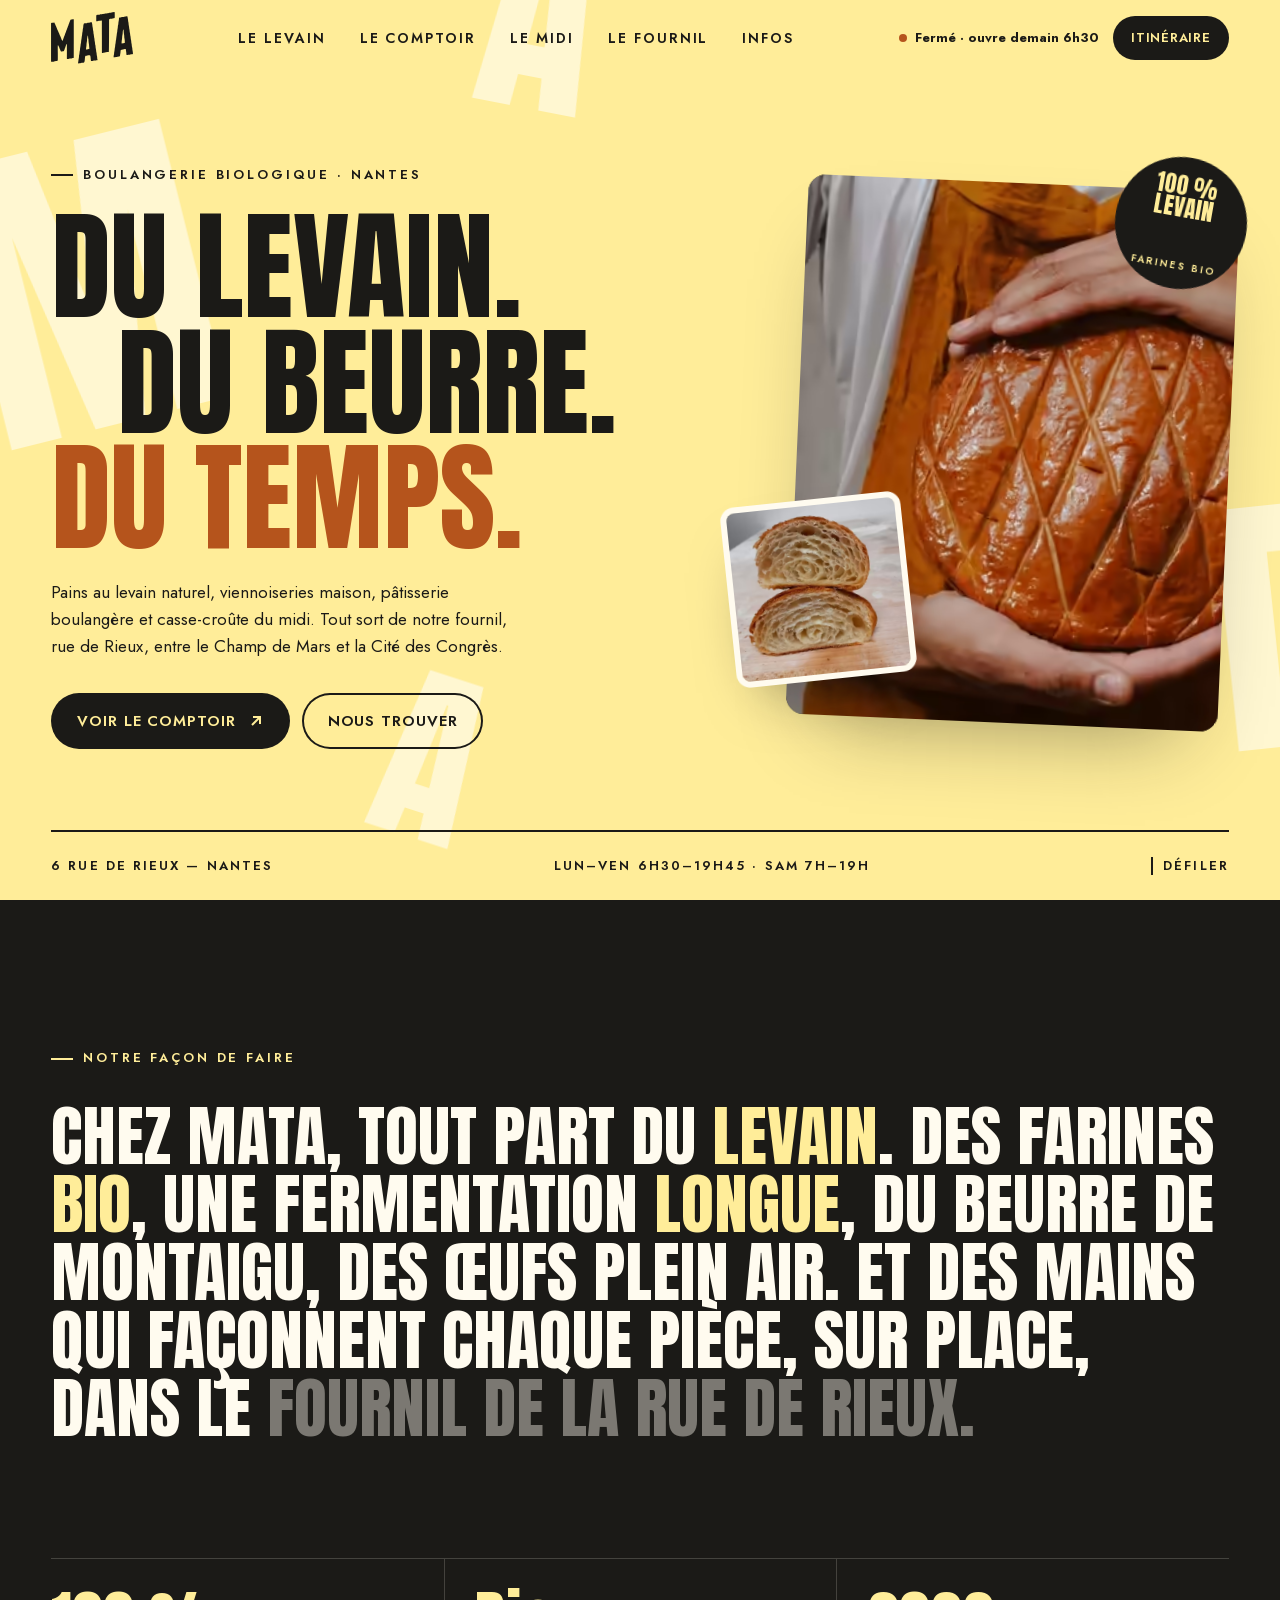
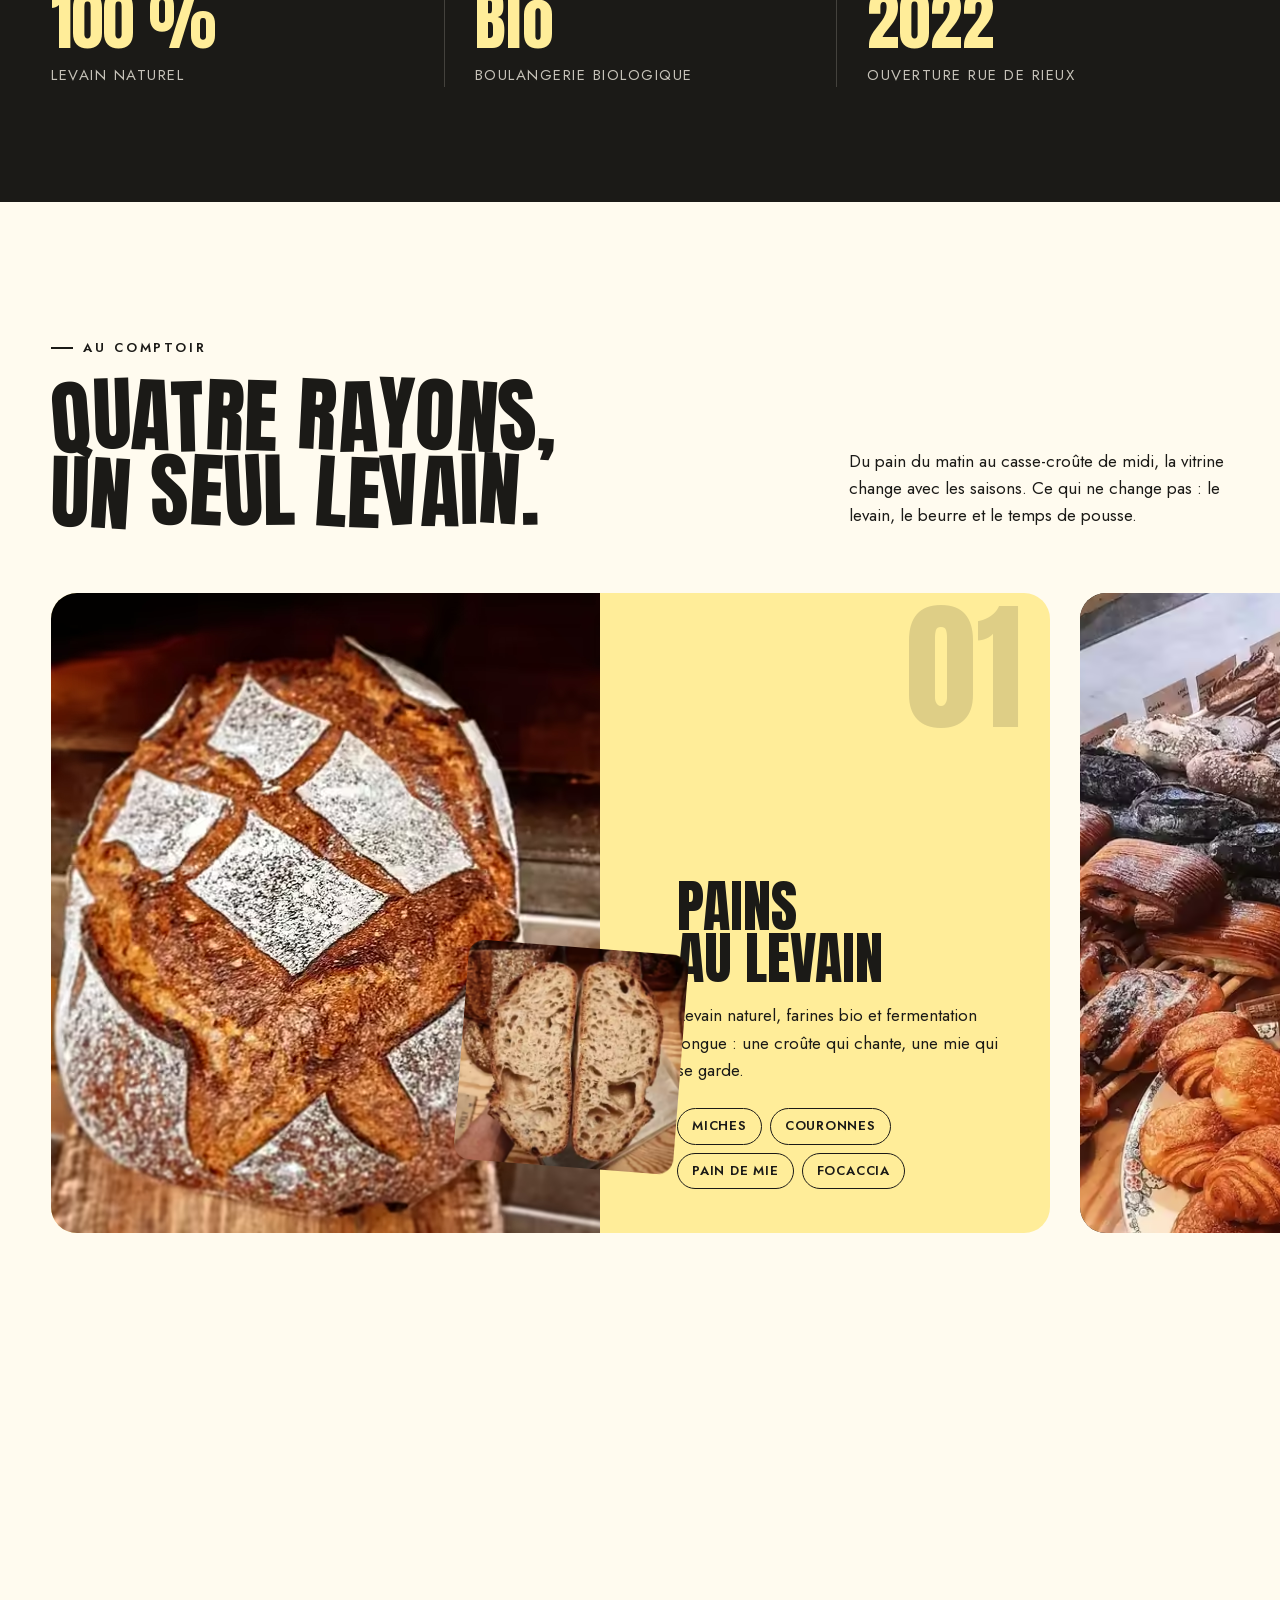
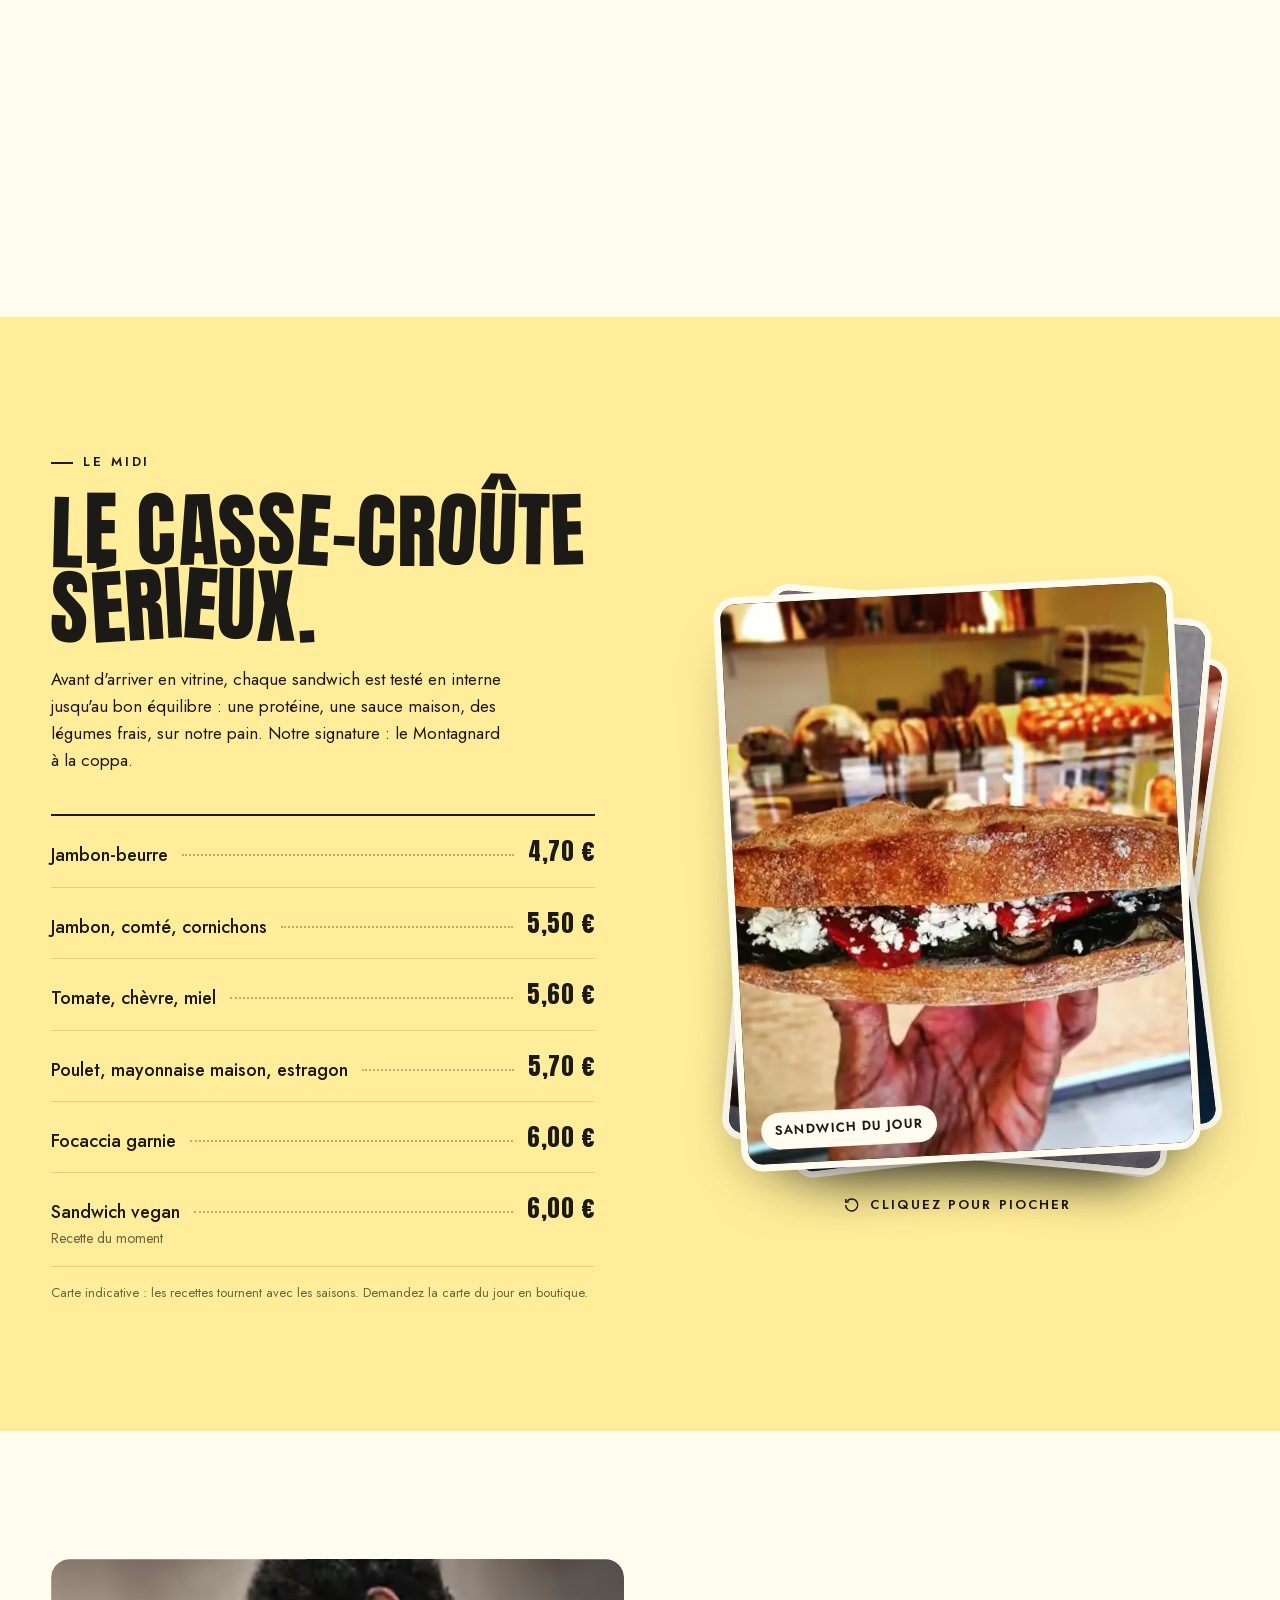
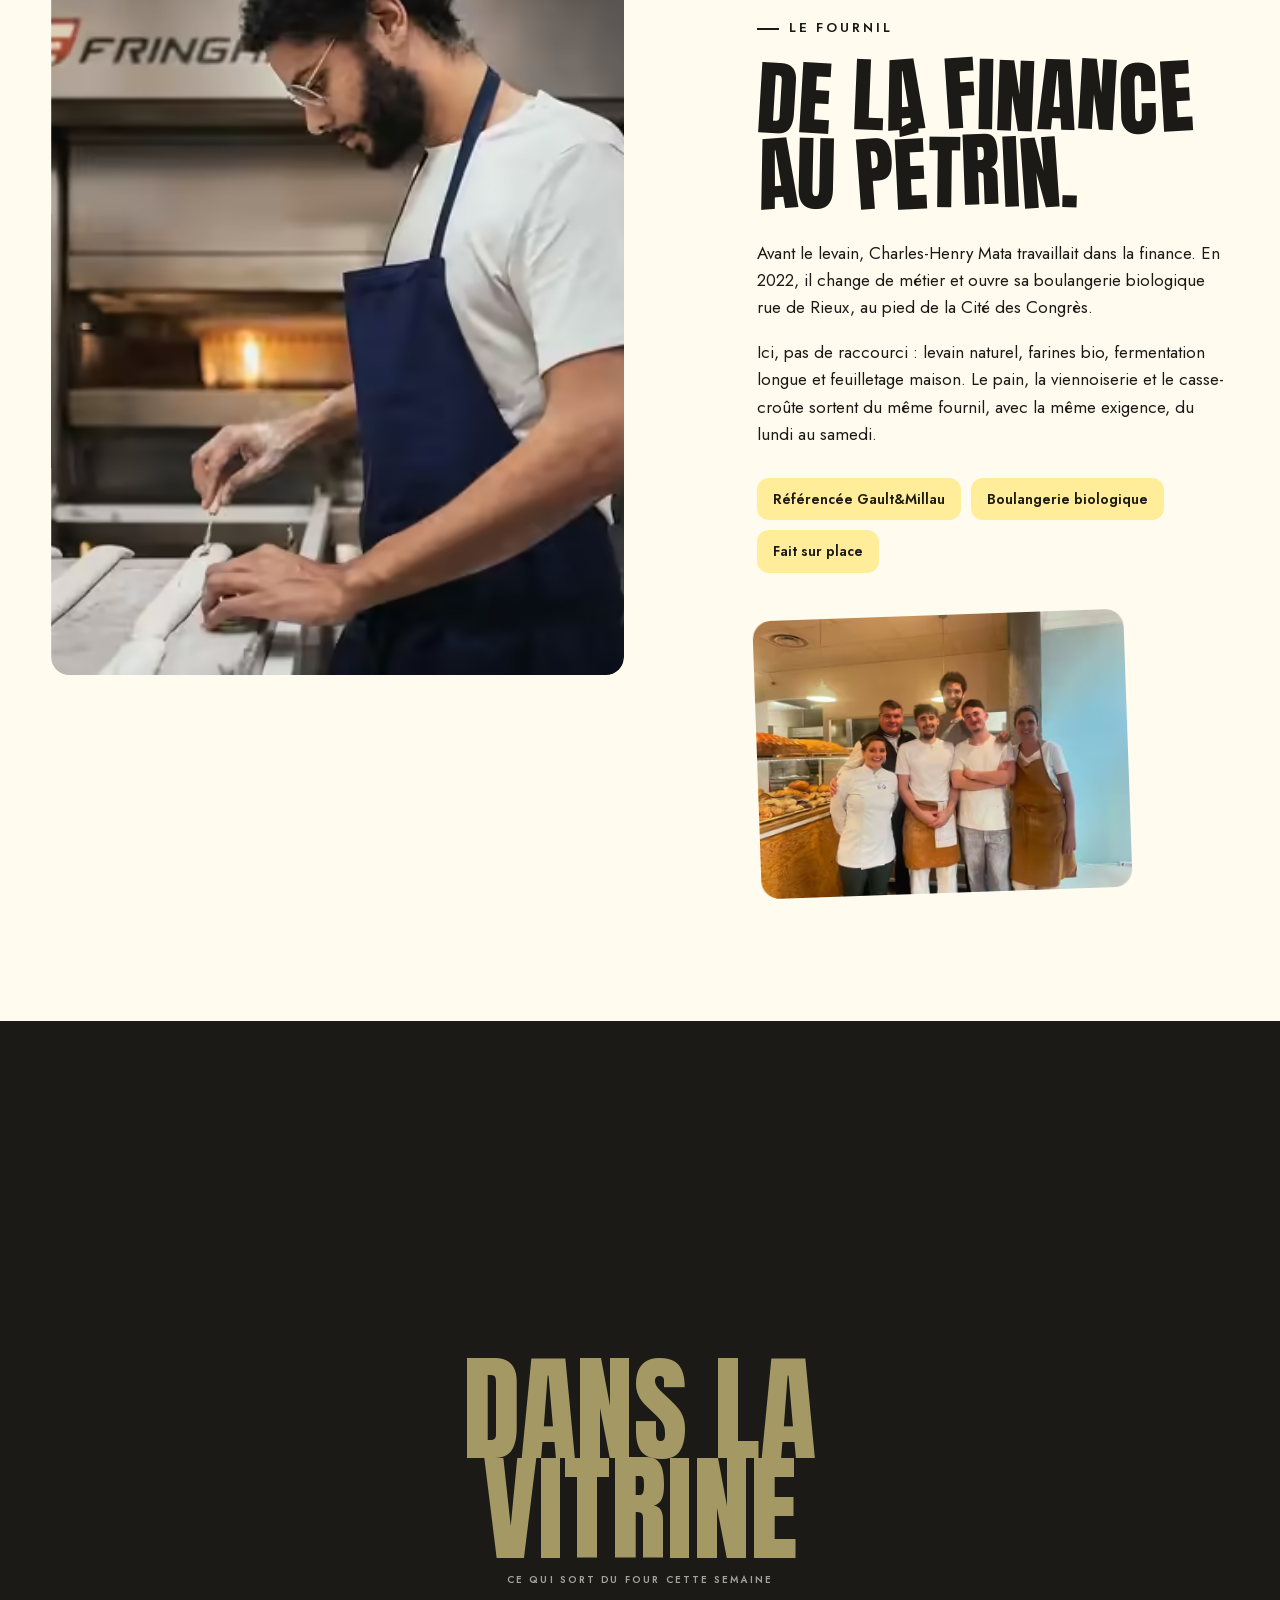
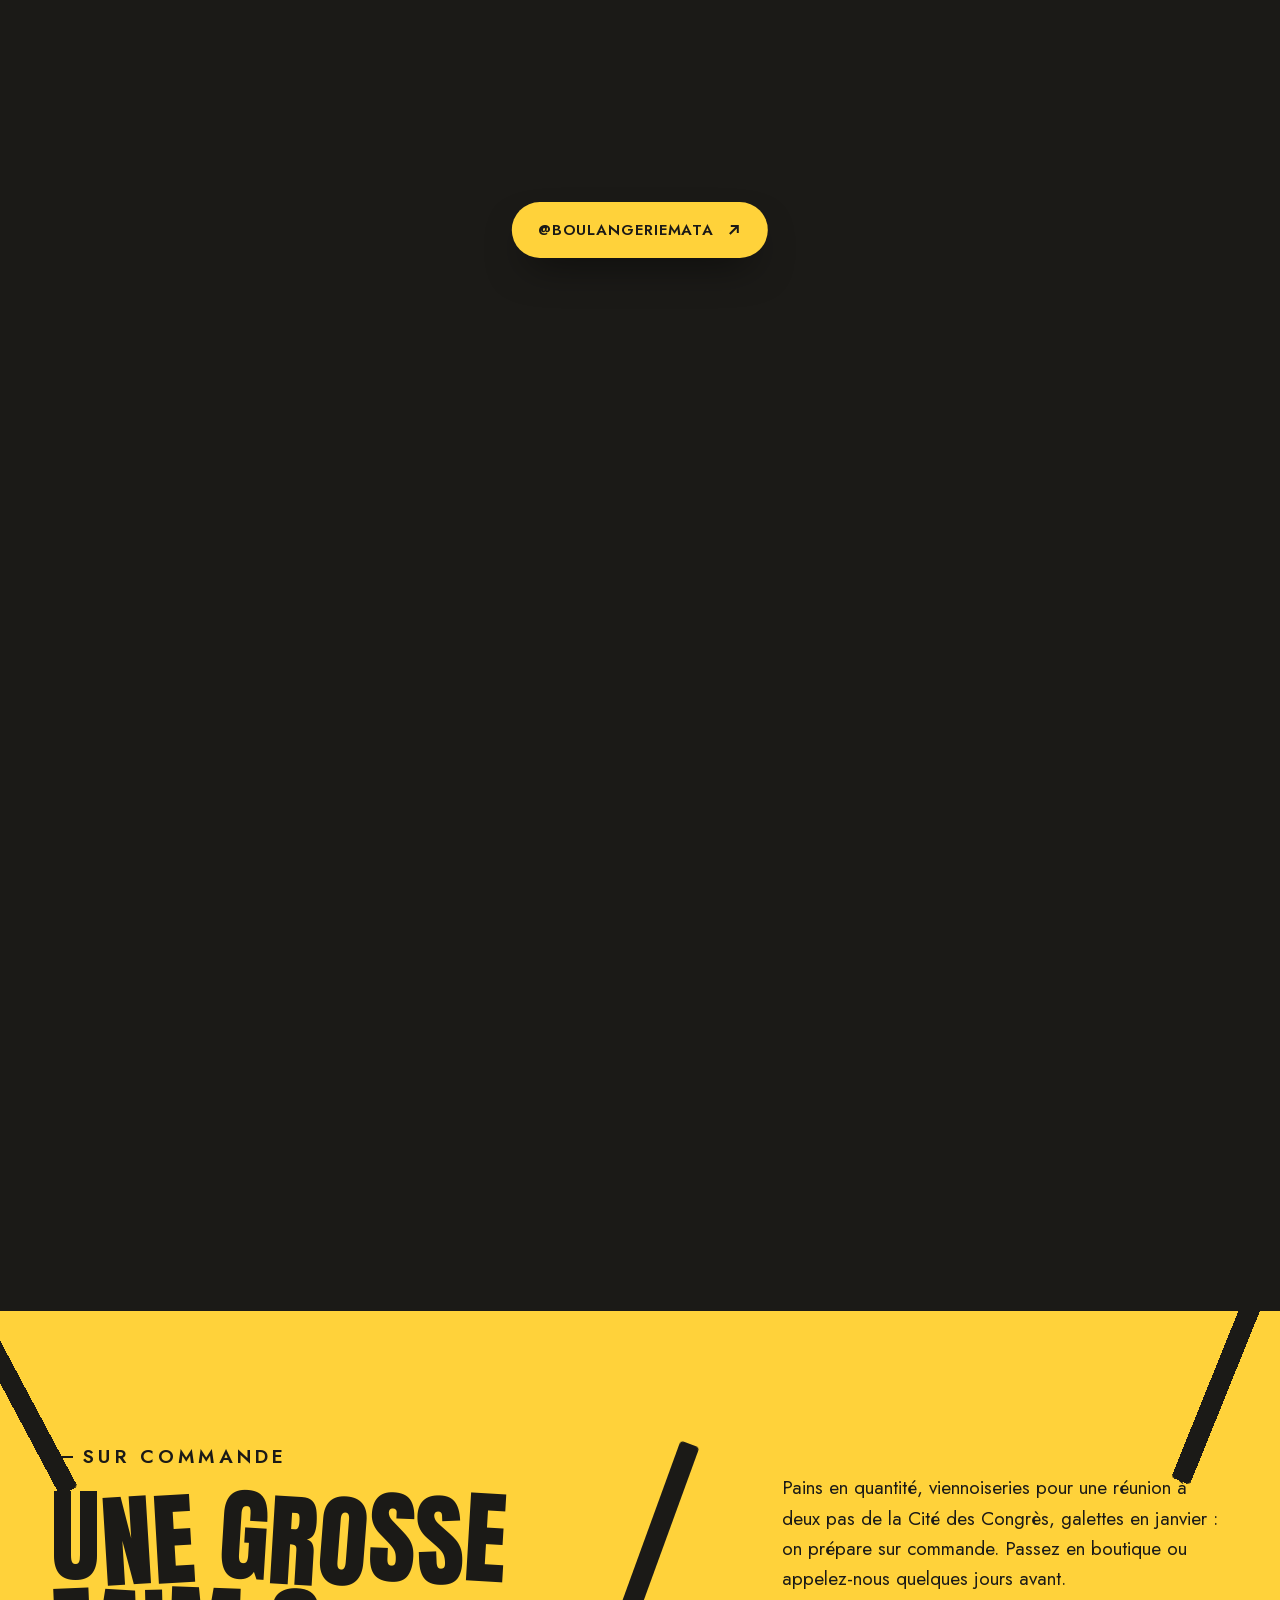
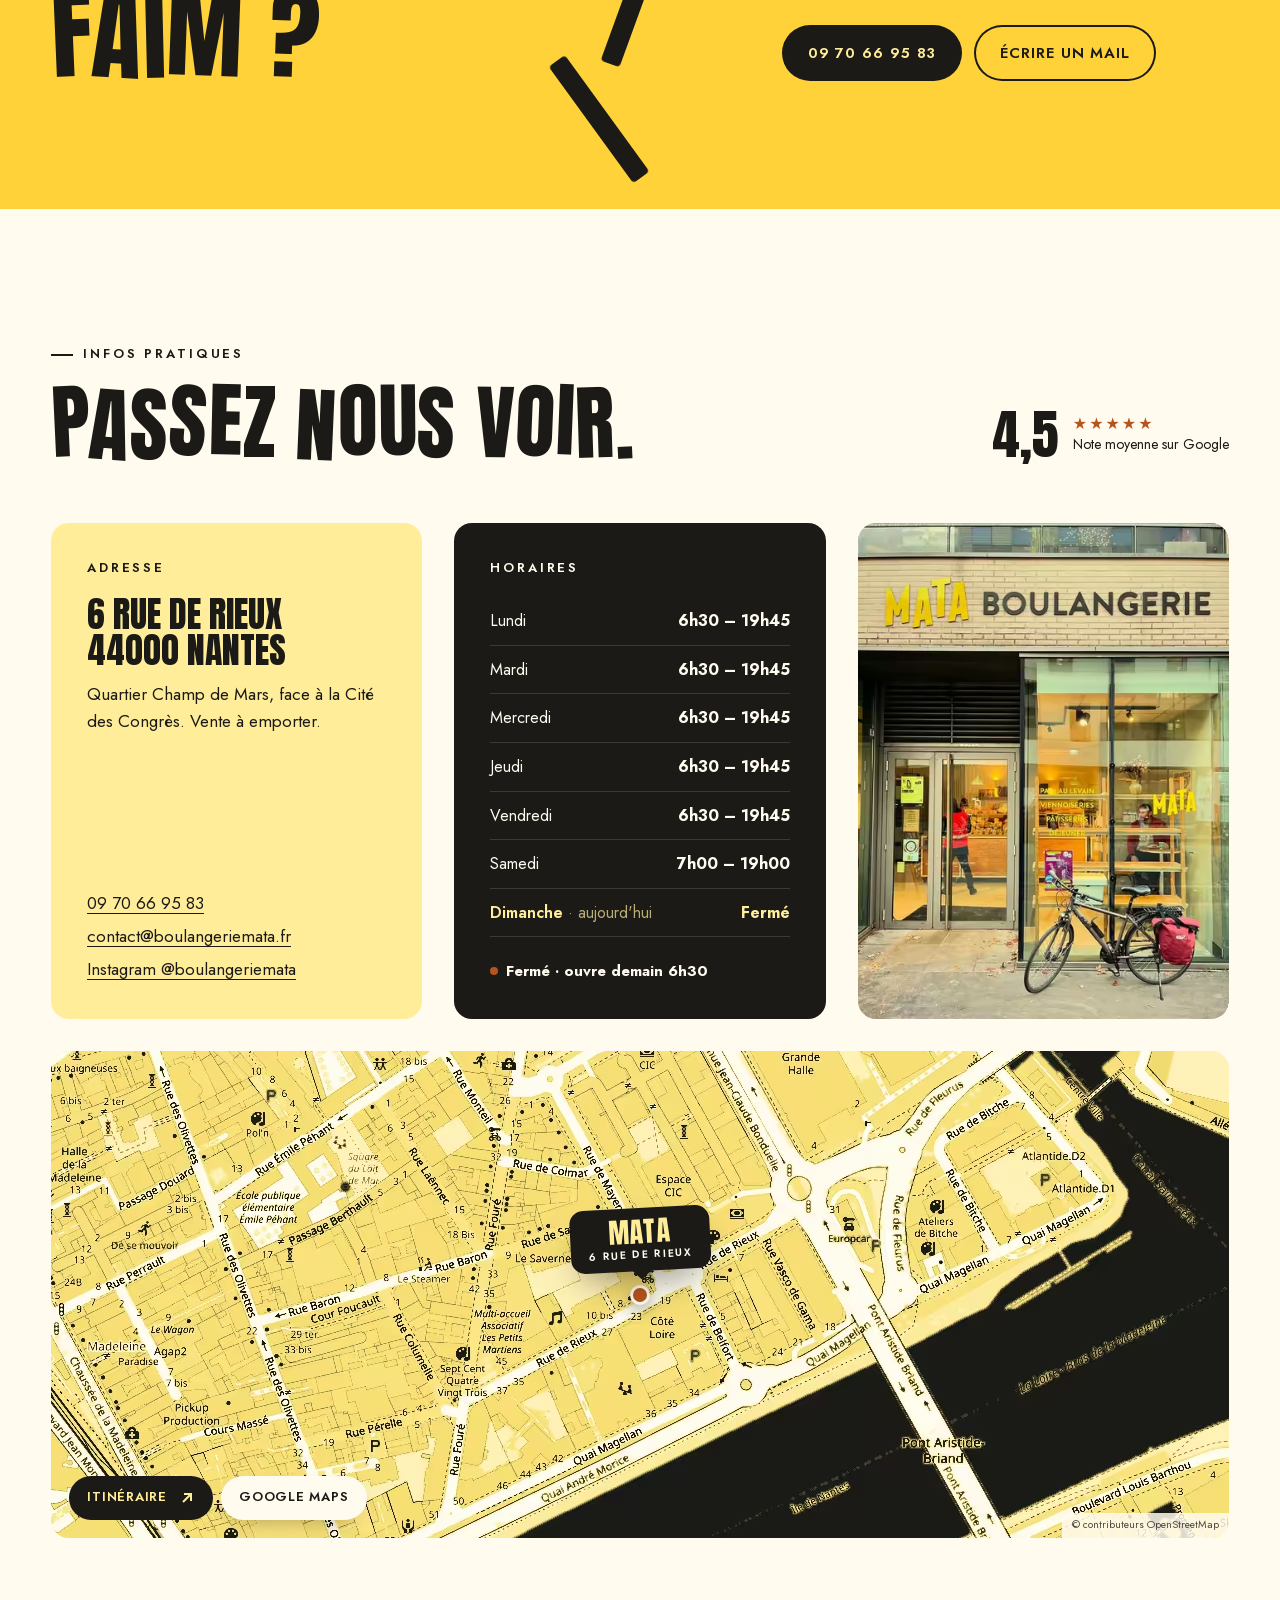
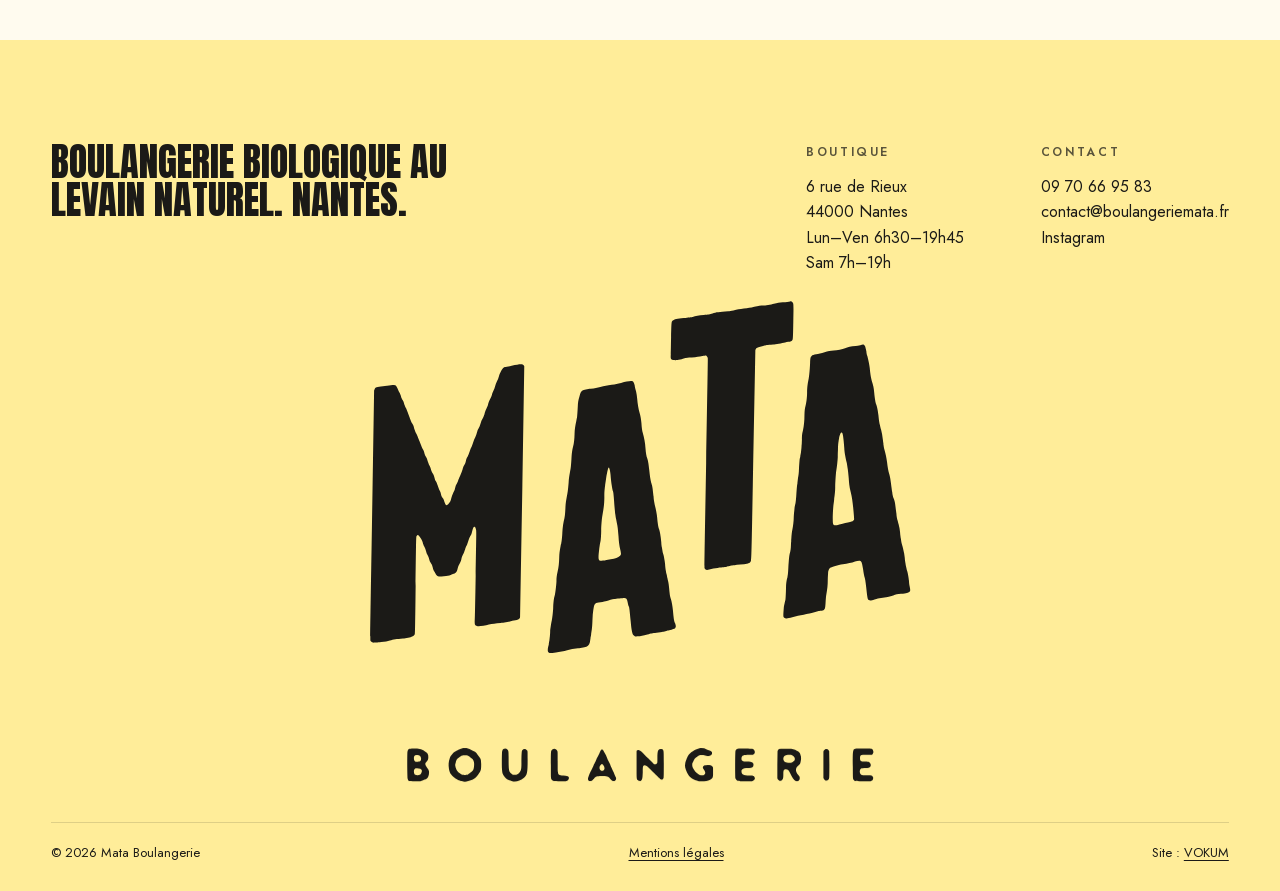
==== commit fa8f3dd0: "Audit qualité : images -55 %, vitrine mobile, 404, icônes, en-têtes, mentions - build : srcset « pai" ====
--- a/index.html
+++ b/index.html
@@ -13,16 +13,18 @@
   <meta property="og:url" content="https://mata-site-steel.vercel.app/">
   <link rel="canonical" href="https://mata-site-steel.vercel.app/">
   <meta property="og:locale" content="fr_FR">
+  <link rel="icon" href="/favicon.ico" sizes="32x32">
   <link rel="icon" href="assets/img/favicon.svg" type="image/svg+xml">
+  <link rel="apple-touch-icon" href="/apple-touch-icon.png">
   <link rel="preload" as="image" type="image/avif" fetchpriority="high" imagesrcset="assets/img/r/hero-pain-480.avif 480w, assets/img/r/hero-pain-640.avif 640w, assets/img/r/hero-pain-800.avif 800w, assets/img/r/hero-pain-1080.avif 1080w" imagesizes="(max-width: 680px) 82vw, (max-width: 820px) 440px, min(520px, 48vh)">
   <link rel="preload" href="assets/fonts/anton.woff2" as="font" type="font/woff2" crossorigin>
   <link rel="preload" href="assets/fonts/jost.woff2" as="font" type="font/woff2" crossorigin>
-  <style>@font-face{font-family:Anton;src:url(assets/fonts/anton.woff2) format("woff2");font-weight:400;font-display:swap}@font-face{font-family:Jost;src:url(assets/fonts/jost.woff2) format("woff2");font-weight:400 700;font-display:swap}:root{--butter: #ffed99;--butter-2: #fff5c9;--sun: #ffd23a;--ink: #1b1a17;--ink-2: #2a2824;--flour: #fffbef;--crust: #b5541c;--line: rgba(27, 26, 23, .14);--f-display: "Anton", "Impact", sans-serif;--f-body: "Jost", "Futura", "Avenir Next", system-ui, sans-serif;--wrap: min(1320px, 100% - clamp(40px, 8vw, 128px));--r: 18px;--ease: cubic-bezier(.2, .8, .2, 1);--hd-h: 76px;--gutter: max(20px, calc((100vw - 1320px)/2) , clamp(20px, 4vw, 64px));--expo: cubic-bezier(.16, 1, .3, 1);--back: cubic-bezier(.34, 1.56, .64, 1);--intro: 0s}html:not(.no-intro){--intro: 2.3s;overflow:hidden;animation:unlock 0s linear 3.2s forwards}@keyframes unlock{to{overflow:visible}}*,*:before,*:after{box-sizing:border-box}html{-webkit-text-size-adjust:100%;-webkit-tap-highlight-color:transparent}picture{display:contents}html.lenis,html.lenis body{height:auto}.lenis.lenis-smooth{scroll-behavior:auto!important}body{margin:0;background:var(--flour);color:var(--ink);font-family:var(--f-body);font-size:17px;line-height:1.6;-webkit-font-smoothing:antialiased;text-rendering:optimizeLegibility;overflow-x:clip}body.is-locked{overflow:hidden}img{display:block;max-width:100%;height:auto}a{color:inherit;text-decoration:none}button{font:inherit;color:inherit;background:none;border:0;cursor:pointer;padding:0}ul{list-style:none;margin:0;padding:0}h1,h2,h3,p,figure{margin:0}::selection{background:var(--ink);color:var(--butter)}:focus-visible{outline:2px solid var(--ink);outline-offset:3px;border-radius:4px}.wrap{width:var(--wrap);margin-inline:auto}.sr-only{position:absolute;width:1px;height:1px;overflow:hidden;clip:rect(0 0 0 0);white-space:nowrap}.logo{display:block}.logo svg{display:block;width:100%;height:auto;fill:currentColor;overflow:visible}.logo .mata-l{transform-box:fill-box;transform-origin:50% 80%}.logo__sub{width:86.4%;margin:14.7% 0 0 6.9%}.eyebrow{display:inline-flex;align-items:center;gap:10px;font-size:13px;font-weight:600;letter-spacing:.22em;text-transform:uppercase}.eyebrow:before{content:"";width:22px;height:2px;background:currentColor}.h2{font-family:var(--f-display);font-weight:400;text-transform:uppercase;font-size:clamp(44px,6.4vw,104px);line-height:.92;letter-spacing:.005em}.dance,.dance .chi{display:inline-block}.dance .ch{display:inline-block;transform:rotate(var(--r, 0deg)) translateY(var(--y, 0));transition:transform .5s var(--ease)}.dance:hover .ch{transform:rotate(calc(var(--r, 0deg) * -1.4)) translateY(calc(var(--y, 0) * -1))}.btn{--bg: var(--ink);--fg: var(--butter);position:relative;display:inline-flex;align-items:center;gap:12px;height:56px;padding:0 26px;border-radius:999px;background:var(--bg);color:var(--fg);font-weight:600;font-size:15px;letter-spacing:.06em;text-transform:uppercase;overflow:hidden;isolation:isolate;transition:transform .4s var(--ease)}.btn:after{content:"";position:absolute;inset:0;z-index:-1;border-radius:inherit;background:var(--crust);transform:translateY(101%);transition:transform .45s var(--ease)}.btn:hover:after{transform:translateY(0)}.btn:hover{--fg: var(--flour)}.btn svg{width:16px;height:16px;transition:transform .4s var(--ease)}.btn:hover svg{transform:translate(3px,-3px)}.btn--ghost{--bg: transparent;--fg: var(--ink);box-shadow:inset 0 0 0 2px var(--ink)}.btn--sun{--bg: var(--sun);--fg: var(--ink)}.btn--sm{height:44px;padding:0 18px;font-size:13px}.intro{position:fixed;inset:0;z-index:100;display:grid;place-items:center;background:var(--butter);color:var(--ink);will-change:clip-path}.intro__logo{width:min(440px,64vw)}.intro{animation:introOut 1.05s cubic-bezier(.87,0,.13,1) 2.1s both,introHide 0s linear 3.2s forwards}.intro__logo{animation:logoOut .9s cubic-bezier(.87,0,.13,1) 2.1s both}.intro__logo .mata-l{transform-origin:50% 100%;animation:drop .9s var(--back) both,wiggle .36s ease-in-out 1.5s}.intro__logo .mata-l:nth-child(1){--r0: -30deg;animation-delay:.05s,1.5s}.intro__logo .mata-l:nth-child(2){--r0: 22deg;animation-delay:.16s,1.54s}.intro__logo .mata-l:nth-child(3){--r0: -18deg;animation-delay:.27s,1.58s}.intro__logo .mata-l:nth-child(4){--r0: 34deg;animation-delay:.38s,1.62s}.intro__logo .logo__sub{animation:wipeIn .9s var(--expo) .65s both}@keyframes drop{0%{opacity:0;transform:translateY(-140%) rotate(var(--r0))}25%{opacity:1}to{opacity:1;transform:none}}@keyframes wiggle{25%{transform:rotate(3deg)}75%{transform:rotate(-3deg)}}@keyframes wipeIn{0%{clip-path:inset(0 100% 0 0)}to{clip-path:inset(0 0 0 0)}}@keyframes logoOut{to{translate:0 -18%;scale:.92}}@keyframes introOut{0%{clip-path:inset(0 0 0 0)}to{clip-path:inset(0 0 100% 0)}}@keyframes introHide{to{visibility:hidden}}@keyframes bar{to{transform:scaleX(1)}}@keyframes fade{0%{opacity:0}to{opacity:1}}.intro__bar{position:absolute;left:50%;bottom:12vh;width:min(220px,50vw);height:2px;transform:translate(-50%);background:#1b1a1726;overflow:hidden}.intro__bar i{position:absolute;inset:0;background:var(--ink);transform:scaleX(0);transform-origin:left;animation:bar 2s cubic-bezier(.45,0,.55,1) .1s both}.intro__meta{position:absolute;left:0;right:0;bottom:6vh;display:flex;justify-content:center;gap:clamp(16px,4vw,48px);font-size:12px;font-weight:600;letter-spacing:.24em;text-transform:uppercase}.intro__meta span{opacity:0;animation:fade .6s ease .8s both}.intro__meta span:nth-child(2){animation-delay:.9s}.intro__meta span:nth-child(3){animation-delay:1s}.no-intro .intro{display:none}.hd{position:fixed;inset:0 0 auto;z-index:50;height:var(--hd-h);display:flex;align-items:center;transition:transform .5s var(--ease),background-color .4s,box-shadow .4s}.hd.is-solid{background:#fffbefeb;backdrop-filter:blur(10px);-webkit-backdrop-filter:blur(10px);box-shadow:0 1px 0 var(--line)}.hd.is-hidden{transform:translateY(-100%)}.menu-open .hd{transform:none;background:transparent;box-shadow:none;backdrop-filter:none;-webkit-backdrop-filter:none}.hd .wrap{display:flex;align-items:center;justify-content:space-between;gap:24px}.hd__logo{width:82px;color:var(--ink)}.hd__logo .logo__sub{display:none}.hd__nav{display:flex;gap:34px;font-size:14px;font-weight:600;letter-spacing:.14em;text-transform:uppercase}.hd__nav a{position:relative;padding:6px 0}.hd__nav a:after{content:"";position:absolute;left:0;right:0;bottom:0;height:2px;background:currentColor;transform:scaleX(0);transform-origin:right;transition:transform .4s var(--ease)}.hd__nav a:hover:after{transform:scaleX(1);transform-origin:left}.hd__right{display:flex;align-items:center;gap:14px}.status{display:inline-flex;align-items:center;gap:8px;font-size:13px;font-weight:500;white-space:nowrap}.status i{width:8px;height:8px;border-radius:50%;background:#9a958a}.status.is-open i{background:#3f8a3a}.status.is-closed i{background:var(--crust)}.burger{display:none;width:46px;height:46px;border-radius:50%;background:var(--ink);color:var(--butter);position:relative}.burger span{position:absolute;left:14px;right:14px;height:2px;background:currentColor;transition:transform .4s var(--ease),opacity .3s}.burger span:nth-child(1){top:18px}.burger span:nth-child(2){top:26px}.menu-open .burger span:nth-child(1){transform:translateY(4px) rotate(45deg)}.menu-open .burger span:nth-child(2){transform:translateY(-4px) rotate(-45deg)}.menu{position:fixed;inset:0;z-index:45;background:var(--butter);display:flex;flex-direction:column;justify-content:center;padding:100px 28px 40px;clip-path:inset(0 0 100% 0);transition:clip-path .7s var(--ease);visibility:hidden}.menu-open .menu{clip-path:inset(0 0 0 0);visibility:visible}.menu__links a{display:block;font-family:var(--f-display);text-transform:uppercase;font-size:clamp(52px,15vw,96px);line-height:1;padding:6px 0}.menu__links a:nth-child(odd){transform:rotate(-2deg)}.menu__links a:nth-child(2n){transform:rotate(1.5deg)}.menu__foot{margin-top:40px;font-size:15px;line-height:1.7}.hero{position:relative;min-height:100svh;overflow:hidden;background:var(--butter);padding:calc(var(--hd-h) + clamp(14px,4vh,56px)) 0 0;display:flex;flex-direction:column}.hero__letters{position:absolute;inset:0;pointer-events:none}.hero__letters span{position:absolute;font-family:var(--f-display);color:#fff;opacity:.55;font-size:var(--s, 22vw);line-height:1;transform:rotate(var(--r));animation:letterIn 1.6s var(--expo) calc(var(--intro) + .1s) both}[data-depth]{translate:0 var(--py, 0px);will-change:translate}.hero__inner{position:relative;flex:1;display:grid;grid-template-columns:1.08fr .92fr;gap:clamp(32px,5vw,80px);align-items:center}.hero__title{font-family:var(--f-display);font-weight:400;text-transform:uppercase;font-size:clamp(56px,min(9.4vw,13.6vh),136px);line-height:.9;margin:clamp(14px,2.4vh,22px) 0 clamp(16px,2.8vh,26px)}.hero__title .line{display:block;overflow:hidden;padding:.04em 0 .02em}.hero__title .line>span{white-space:nowrap;display:inline-block;animation:rise 1.2s var(--expo) calc(var(--intro) + .05s) both}.hero__title .line:nth-child(2)>span{animation-delay:calc(var(--intro) + .14s)}.hero__title .line:nth-child(3)>span{animation-delay:calc(var(--intro) + .23s)}.hero__title .line:nth-child(2){padding-left:.55em}.hero__title .line:nth-child(3){color:var(--crust)}.hero__lead{max-width:470px;font-size:clamp(17px,1.25vw,19px)}.hero__cta{display:flex;flex-wrap:wrap;gap:12px;margin-top:clamp(20px,3.6vh,34px)}.hero__media{position:relative;justify-self:end;width:min(100%,520px,48vh)}.hero__frame{animation:frameIn 1.4s var(--expo) calc(var(--intro) + .1s) both;position:relative;border-radius:var(--r);overflow:hidden;aspect-ratio:4 / 5;transform:rotate(2.5deg);background:var(--ink);box-shadow:0 40px 80px -40px #1b1a1773}.hero__frame img{width:100%;height:118%;object-fit:cover}.hero__mini{animation:miniIn 1.3s var(--expo) calc(var(--intro) + .3s) both;position:absolute;left:-16%;bottom:8%;width:42%;border-radius:14px;overflow:hidden;aspect-ratio:1;transform:rotate(-6deg);border:6px solid var(--flour);box-shadow:0 30px 60px -30px #1b1a1780}.hero__mini{background:var(--butter-2)}.hero__mini img{width:100%;height:100%;object-fit:cover}.sticker{position:absolute;top:-26px;right:-18px;width:132px;height:132px;border-radius:50%;display:grid;place-items:center;text-align:center;background:var(--ink);color:var(--butter);font-family:var(--f-display);text-transform:uppercase;font-size:23px;line-height:.95;transform:rotate(10deg);animation:popIn 1.1s var(--back) calc(var(--intro) + .5s) both}.sticker small{display:block;font-family:var(--f-body);font-size:10px;letter-spacing:.2em;font-weight:600;margin-top:6px}.hero__foot{position:relative;display:flex;justify-content:space-between;gap:20px;flex-wrap:wrap;padding:clamp(14px,2.6vh,26px) 0;margin-top:clamp(20px,4vh,60px);border-top:2px solid var(--ink);font-size:13px;font-weight:600;letter-spacing:.16em;text-transform:uppercase}.hero__scroll{display:inline-flex;gap:10px;align-items:center}.hero__scroll i{width:2px;height:18px;background:var(--ink);animation:drip 1.8s var(--ease) infinite;transform-origin:top}[data-hero]{animation:fadeUp 1s var(--expo) calc(var(--intro) + .3s) both}.hero__lead{animation-name:slideUp}.hd .wrap{animation:fadeDown 1s var(--expo) calc(var(--intro) + .2s) both}@keyframes rise{0%{transform:translateY(110%) rotate(4deg)}}@keyframes fadeUp{0%{opacity:0;translate:0 26px}}@keyframes slideUp{0%{translate:0 26px}}@keyframes fadeDown{0%{opacity:0;translate:0 -30px}}@keyframes popIn{0%{scale:0;rotate:-120deg}}@keyframes frameIn{0%{scale:.86;rotate:8deg}}@keyframes miniIn{0%{opacity:0;translate:-60px 0;rotate:-18deg}}@keyframes letterIn{0%{opacity:0;scale:.85}}@keyframes drip{0%{transform:scaleY(0)}50%{transform:scaleY(1);transform-origin:top}51%{transform-origin:bottom}to{transform:scaleY(0);transform-origin:bottom}}.manif{background:var(--ink);color:var(--flour);padding:clamp(100px,11vw,160px) 0 clamp(90px,9vw,130px);position:relative;overflow:hidden}.manif .eyebrow{color:var(--butter)}.manif__text{margin-top:34px;max-width:1180px;font-family:var(--f-display);text-transform:uppercase;font-weight:400;font-size:clamp(36px,5.2vw,84px);line-height:1.02}.manif__text em{font-style:normal}.manif__text .w{display:inline-block;opacity:.42}.manif__text .w.hl{color:var(--butter)}.facts{display:grid;grid-template-columns:repeat(3,1fr);gap:0;margin-top:clamp(70px,9vw,130px);border-top:1px solid rgba(255,251,239,.18)}.facts li{padding:30px 30px 0 0}.facts li+li{padding-left:30px;border-left:1px solid rgba(255,251,239,.18)}.facts b{display:block;font-family:var(--f-display);font-weight:400;font-size:clamp(48px,5vw,76px);line-height:1;color:var(--butter)}.facts span{display:block;margin-top:10px;font-size:15px;letter-spacing:.1em;text-transform:uppercase;opacity:.75}.counter{background:var(--flour);padding:clamp(96px,10vw,140px) 0 clamp(80px,8vw,110px)}.counter__head{display:flex;justify-content:space-between;align-items:end;gap:40px;margin-bottom:clamp(40px,5vw,70px)}.counter__head p.lead{max-width:380px}.counter__nav{display:none}.counter__pin{overflow:hidden}.counter__track{will-change:transform;display:flex;gap:clamp(20px,2.4vw,36px);padding:0 calc((100vw - min(1320px,100vw - clamp(40px,8vw,128px)))/2);width:max-content}.panel{position:relative;flex:0 0 auto;width:min(78vw,1040px);height:min(72vh,640px);min-height:480px;display:grid;grid-template-columns:1.1fr .9fr;border-radius:26px;overflow:hidden;background:var(--bg, var(--butter))}.panel:nth-child(2){--bg: var(--ink);color:var(--flour)}.panel:nth-child(3){--bg: var(--sun)}.panel:nth-child(4){--bg: var(--crust);color:var(--flour)}.panel__media{position:relative;overflow:hidden}.panel__media img{position:absolute;inset:0;width:100%;height:100%;object-fit:cover}.panel__pop{position:absolute;left:41%;bottom:9%;width:22%;aspect-ratio:1;border-radius:16px;overflow:hidden;transform:rotate(5deg);border:6px solid var(--bg);z-index:2}.panel__pop img{width:100%;height:100%;object-fit:cover}.panel__body{position:relative;display:flex;flex-direction:column;padding:clamp(28px,3.4vw,54px);padding-left:clamp(40px,6vw,90px)}.panel__num:before{content:attr(data-num)}.panel__num{font-family:var(--f-display);font-size:clamp(90px,11vw,170px);line-height:.8;opacity:.14;position:absolute;top:18px;right:28px}.panel h3{margin-top:auto;font-family:var(--f-display);font-weight:400;text-transform:uppercase;font-size:clamp(40px,4.4vw,70px);line-height:.92}.panel p{margin-top:18px;max-width:360px}.tags{display:flex;flex-wrap:wrap;gap:8px;margin-top:24px}.tags li{padding:7px 14px;border-radius:999px;border:1.5px solid currentColor;font-size:13px;font-weight:600;letter-spacing:.06em;text-transform:uppercase}.midi{background:var(--butter);padding:clamp(96px,10vw,140px) 0;overflow:hidden}.midi__grid{display:grid;grid-template-columns:1fr 1fr;gap:clamp(40px,7vw,120px);align-items:center}.midi .h2{margin:20px 0 22px}.midi__intro{max-width:460px}.carte{margin-top:40px;border-top:2px solid var(--ink)}.carte li{display:flex;align-items:baseline;gap:14px;padding:16px 0;border-bottom:1px solid var(--line)}.carte li span{font-weight:500;font-size:18px}.carte li span em{display:block;font-style:normal;font-size:14px;opacity:.65;font-weight:400}.carte li i{flex:1;border-bottom:2px dotted rgba(27,26,23,.3);transform:translateY(-5px)}.carte li b{white-space:nowrap;font-family:var(--f-display);font-weight:400;font-size:24px;letter-spacing:.02em}.carte__note{margin-top:16px;font-size:13px;opacity:.65}.deck{position:relative;width:min(100%,460px);aspect-ratio:4 / 5;justify-self:center;cursor:pointer;user-select:none;-webkit-user-select:none}.deck__card{position:absolute;inset:0;border-radius:22px;overflow:hidden;background:var(--ink);box-shadow:0 30px 60px -30px #1b1a178c;border:7px solid var(--flour)}.deck__card img{width:100%;height:100%;object-fit:cover;pointer-events:none}.deck__card figcaption{position:absolute;left:14px;bottom:14px;padding:8px 14px;border-radius:999px;background:var(--flour);font-size:13px;font-weight:600;letter-spacing:.08em;text-transform:uppercase}.deck__hint{position:absolute;left:50%;bottom:-54px;transform:translate(-50%);white-space:nowrap;font-size:13px;font-weight:600;letter-spacing:.16em;text-transform:uppercase;display:flex;align-items:center;gap:10px}.deck__hint svg{width:18px;height:18px}.story{background:var(--flour);padding:clamp(96px,10vw,140px) 0}.story__grid{display:grid;grid-template-columns:repeat(12,1fr);gap:clamp(20px,2.5vw,36px);align-items:start}.story__big{grid-column:1 / 7;grid-row:1 / 3;border-radius:var(--r);overflow:hidden;aspect-ratio:4 / 5;position:sticky;top:100px}.story__big img,.story__small img{width:100%;height:100%;object-fit:cover}.story__text{grid-column:8 / 13;padding-top:4vw}.story__text .h2{margin:20px 0 30px}.story__text p+p{margin-top:18px}.story__small{grid-column:8 / 12;border-radius:var(--r);overflow:hidden;aspect-ratio:4 / 3;margin-top:10px;transform:rotate(-2deg)}.badges{display:flex;flex-wrap:wrap;gap:10px;margin-top:30px}.badges li{display:inline-flex;align-items:center;gap:8px;padding:10px 16px;border-radius:12px;background:var(--butter);font-size:14px;font-weight:600}.reveal-img{clip-path:inset(12% 12% 12% 12% round var(--r))}.reveal-img img{transform:scale(1.25)}.vitrine{position:relative;background:var(--ink);color:var(--flour);overflow:hidden}.vitrine__stage{position:relative;height:100vh;min-height:640px}.vitrine__title{position:absolute;inset:0;display:grid;place-items:center;text-align:center;z-index:1;font-family:var(--f-display);font-weight:400;text-transform:uppercase;color:var(--butter);font-size:clamp(64px,13vw,230px);line-height:.86;pointer-events:none}.vitrine__title small{display:block;font-family:var(--f-body);font-size:14px;letter-spacing:.24em;font-weight:600;color:var(--flour);margin-top:24px}.ph{position:absolute;z-index:2;border-radius:14px;overflow:hidden;border:6px solid var(--flour);box-shadow:0 30px 60px -20px #0009}.ph img{width:100%;height:100%;object-fit:cover}.ph:nth-of-type(1){width:17vw;aspect-ratio:4/5;left:4vw;top:9vh}.ph:nth-of-type(2){width:14vw;aspect-ratio:1;left:25vw;top:4vh}.ph:nth-of-type(3){width:16vw;aspect-ratio:4/5;right:22vw;top:6vh}.ph:nth-of-type(4){width:15vw;aspect-ratio:1;right:4vw;top:16vh}.ph:nth-of-type(5){width:15vw;aspect-ratio:1;left:7vw;bottom:7vh}.ph:nth-of-type(6){width:16vw;aspect-ratio:4/5;left:21vw;bottom:-5vh}.ph:nth-of-type(7){width:14vw;aspect-ratio:1;right:20vw;bottom:4vh}.ph:nth-of-type(8){width:16vw;aspect-ratio:4/5;right:5vw;bottom:-6vh}.vitrine__hint{display:none}.vitrine__link{position:absolute;z-index:5;left:50%;bottom:7vh;transform:translate(-50%);box-shadow:0 18px 40px -16px #000000b3}.order{position:relative;background:var(--sun);padding:clamp(96px,10vw,140px) 0;overflow:hidden}.order__bars span{position:absolute;width:clamp(14px,1.6vw,26px);background:var(--ink);border-radius:4px}@media(max-width:1080px){.order__bars span{height:16vh!important}.order__bars span:nth-child(2),.order__bars span:nth-child(4){display:none}}.order__inner{position:relative;z-index:1;display:grid;grid-template-columns:1.2fr .8fr;gap:60px;align-items:end}.order .h2{font-size:clamp(52px,8vw,132px);margin-top:20px}.order p{font-size:19px;max-width:440px}.order__cta{display:flex;flex-wrap:wrap;gap:12px;margin-top:30px}.info{background:var(--flour);padding:clamp(96px,10vw,140px) 0 clamp(80px,8vw,110px)}.info__grid{display:grid;grid-template-columns:repeat(12,1fr);gap:clamp(20px,2.5vw,36px)}.info__head{grid-column:1 / -1;display:flex;justify-content:space-between;align-items:end;gap:30px;margin-bottom:30px}.rating{display:flex;align-items:center;gap:14px}.rating b{font-family:var(--f-display);font-weight:400;font-size:54px;line-height:1}.rating span{font-size:14px;line-height:1.4}.rating .stars{color:var(--crust);letter-spacing:2px;font-size:16px}.card{border-radius:var(--r);padding:clamp(26px,2.8vw,40px);background:var(--butter)}.card h3{font-size:13px;font-weight:600;letter-spacing:.22em;text-transform:uppercase;margin-bottom:18px}.card--addr{grid-column:1 / 5;display:flex;flex-direction:column}.card--addr address{font-style:normal;font-family:var(--f-display);text-transform:uppercase;font-size:clamp(30px,2.8vw,42px);line-height:1}.card--addr .sub{margin-top:12px}.card--addr .contact{margin-top:auto;padding-top:28px;display:grid;gap:6px;font-size:17px}.card--addr .contact a{text-decoration:underline;text-underline-offset:4px;text-decoration-thickness:1px}.card--hours{grid-column:5 / 9;background:var(--ink);color:var(--flour)}.hours li{display:flex;justify-content:space-between;padding:11px 0;border-bottom:1px solid rgba(255,251,239,.14);font-size:16px}.hours li.is-today{color:var(--butter);font-weight:600}.hours--compact{display:none}.hours li.is-today span:after{content:" \b7  aujourd'hui";font-weight:400;opacity:.7}.card--hours .status{margin-top:22px;font-size:15px}.info__photo{grid-column:9 / 13;border-radius:var(--r);overflow:hidden;min-height:380px}.info__photo img{width:100%;height:100%;object-fit:cover}.info__map{grid-column:1 / -1;position:relative;height:clamp(420px,38vw,520px);border-radius:var(--r);overflow:hidden;background:var(--butter);isolation:isolate}.map{position:absolute;inset:0;display:block;overflow:hidden}.map__img{position:absolute;left:50%;top:50%;width:1600px;height:640px;max-width:none;translate:-50% -50%;transition:scale 1.2s var(--expo)}.map:hover .map__img{scale:1.03}.map__pin{position:absolute;left:50%;top:50%;width:0;height:0;z-index:2}.map__pin:before{content:"";position:absolute;left:-10px;top:-10px;width:20px;height:20px;border-radius:50%;background:var(--crust);border:3px solid var(--flour);box-shadow:0 6px 16px #1b1a1759}.map__tag{position:absolute;left:0;bottom:24px;translate:-50% 0;rotate:-3deg;padding:9px 18px 10px;border-radius:14px;background:var(--ink);color:var(--butter);font-family:var(--f-display);text-transform:uppercase;font-size:28px;line-height:1;text-align:center;white-space:nowrap;box-shadow:0 18px 36px -14px #1b1a178c;transition:rotate .5s var(--back),translate .5s var(--back)}.map__tag small{display:block;margin-top:5px;font-family:var(--f-body);font-size:10.5px;font-weight:600;letter-spacing:.16em;color:var(--flour)}.map__tag:after{content:"";position:absolute;left:50%;bottom:-6px;width:14px;height:14px;margin-left:-7px;background:var(--ink);border-radius:2px;transform:rotate(45deg)}.map:hover .map__tag{rotate:2deg;translate:-50% -6px}.map__actions{position:absolute;left:18px;bottom:18px;z-index:3;display:flex;flex-wrap:wrap;gap:8px}.btn--light{--bg: var(--flour);--fg: var(--ink);box-shadow:0 10px 24px -14px #1b1a1780}.map__credit{position:absolute;right:0;bottom:0;z-index:3;padding:4px 10px;border-top-left-radius:10px;background:#fffbefd9;font-size:10.5px;color:#4a4740}.mbar{display:none}.ft{background:var(--butter);padding:clamp(70px,8vw,110px) 0 28px;overflow:hidden}.ft__top{display:grid;grid-template-columns:1fr auto auto;gap:clamp(30px,6vw,100px);font-size:16px}.ft__top h3{font-size:12px;font-weight:600;letter-spacing:.22em;text-transform:uppercase;margin-bottom:12px;opacity:.72}.ft__top a:hover{text-decoration:underline;text-underline-offset:4px}.ft__claim{font-family:var(--f-display);text-transform:uppercase;font-size:clamp(30px,3vw,46px);line-height:1;max-width:420px}.ft__logo{margin:clamp(40px,6vh,72px) auto 0;width:min(100%,720px,60vh);color:var(--ink)}.ft__bottom{display:flex;justify-content:space-between;flex-wrap:wrap;gap:12px;margin-top:40px;padding-top:20px;border-top:1px solid var(--line);font-size:13px}.ft__bottom a{text-decoration:underline;text-underline-offset:3px}@media(max-width:1080px){.hd__nav{display:none}.burger{display:block}.hd .btn{display:none}.counter{padding-bottom:70px}.counter__head{flex-direction:column;align-items:start;gap:18px}.counter__pin{overflow-x:auto;overflow-y:hidden;scroll-snap-type:x mandatory;scroll-padding-inline:var(--gutter);overscroll-behavior-x:contain;scrollbar-width:none;-webkit-overflow-scrolling:touch}.counter__pin::-webkit-scrollbar{display:none}.counter__track{will-change:auto;gap:14px;padding:0 var(--gutter)}.panel{width:min(80vw,560px);height:auto;min-height:0;grid-template-columns:1fr;grid-template-rows:auto 1fr;scroll-snap-align:start;border-radius:22px}.panel__media{aspect-ratio:5 / 4}.panel__pop{display:none}.panel__body{padding:30px 24px 28px}.panel__body{position:static}.panel__num{font-size:58px;top:14px;right:18px;opacity:1;color:var(--flour);z-index:2;text-shadow:0 2px 18px rgba(27,26,23,.35)}.panel h3{margin-top:0;font-size:clamp(38px,9vw,54px)}.panel p{font-size:15.5px;margin-top:14px}.tags{margin-top:20px;gap:6px}.tags li{padding:6px 12px;font-size:12px}.counter__nav{display:flex;align-items:center;gap:16px;margin-top:22px;font-size:13px;font-weight:600;letter-spacing:.14em;text-transform:uppercase}.counter__nav i{position:relative;flex:1;height:2px;background:var(--line);overflow:hidden}.counter__nav i b{position:absolute;inset:0;background:var(--ink);transform-origin:left;transform:scaleX(.25);transition:transform .35s var(--ease)}.counter__nav .hint{opacity:.72}.story__big{grid-column:1 / -1;grid-row:auto;aspect-ratio:4 / 3;position:relative;top:0}.story__text{grid-column:1 / -1;padding-top:10px}.story__small{grid-column:2 / 12}.vitrine__stage{height:auto;min-height:0;padding:100px 0 110px;display:grid;grid-template-columns:repeat(2,1fr);gap:14px;width:var(--wrap);margin-inline:auto}.vitrine__title{position:static;grid-column:1 / -1;margin-bottom:26px}.ph{position:relative;inset:auto!important;width:auto!important;aspect-ratio:1!important;border-width:5px}.ph:nth-of-type(odd){rotate:-2deg}.ph:nth-of-type(2n){rotate:2deg;translate:0 18px}.vitrine__link{position:static;transform:none;grid-column:1 / -1;justify-self:center;margin-top:46px}.order__inner{grid-template-columns:1fr;gap:26px}.order__bars span{height:16vh!important}.order__bars span:nth-child(2),.order__bars span:nth-child(4){display:none}.card--addr,.card--hours{grid-column:span 6}.info__photo{grid-column:1 / -1;min-height:0;aspect-ratio:16 / 10}.ft__top{grid-template-columns:1fr 1fr}.ft__claim{grid-column:1 / -1}}@media(min-width:821px)and (max-width:1180px){.hero__lead{max-width:400px}.hero__mini{left:-9%;width:38%}}@media(max-width:820px){.hero{min-height:0;padding-top:calc(var(--hd-h) + 26px)}.hero__inner{grid-template-columns:1fr;gap:0}.hero__media{justify-self:center;width:min(84%,440px);margin:52px 0 18px}.hero__mini{left:-12%;width:40%}.midi__grid{grid-template-columns:1fr;gap:70px}.deck{margin-bottom:50px;width:min(86%,420px)}}@media(min-width:681px)and (max-width:1080px){.panel{width:min(86vw,860px);grid-template-columns:1.05fr .95fr;grid-template-rows:none}.panel__media{aspect-ratio:auto;min-height:420px}.panel__body{padding:36px 32px;justify-content:flex-end}.panel__num{font-size:110px}}@media(min-width:681px)and (max-width:820px){.hero__title{font-size:min(13.5vw,120px)}.hero__lead{max-width:560px;font-size:18px}}@media(max-width:680px){:root{--hd-h: 64px;--r: 16px}body{font-size:16px;line-height:1.55}.hd__logo{width:66px}.status{font-size:12px}.burger{width:44px;height:44px}.burger span{left:13px;right:13px}.burger span:nth-child(1){top:17px}.burger span:nth-child(2){top:25px}.eyebrow{font-size:11.5px;letter-spacing:.2em;gap:8px}.eyebrow:before{width:16px}.h2{font-size:clamp(42px,12.4vw,60px)}.btn{height:52px;padding:0 20px;font-size:13.5px;justify-content:center}.hero__title{font-size:clamp(54px,18.6vw,100px);margin:16px 0 20px}.hero__title .line:nth-child(2){padding-left:.28em}.hero__lead{font-size:16px}.hero__cta{display:grid;grid-template-columns:1fr 1fr;gap:10px;margin-top:26px}.hero__cta .btn{padding:0 10px;white-space:nowrap;letter-spacing:.05em}.hero__cta .btn svg{display:none}.hero__media{width:82%;margin-top:46px}.hero__mini{left:-9%;width:40%;border-width:5px}.sticker{width:96px;height:96px;font-size:17px;top:-22px;right:-10px}.sticker small{font-size:8.5px;margin-top:4px}.hero__foot{padding:18px 0;font-size:11px;letter-spacing:.14em;margin-top:34px}.hero__foot span:nth-child(2){display:none}.manif{padding:92px 0 76px}.manif__text{font-size:clamp(32px,9.6vw,44px);line-height:1.04;margin-top:26px}.facts{grid-template-columns:1fr 1fr;margin-top:60px}.facts li,.facts li+li{padding:22px 0 0;border-left:0}.facts li:nth-child(2){padding-left:18px;border-left:1px solid rgba(255,251,239,.18)}.facts li:nth-child(3){grid-column:1 / -1;border-top:1px solid rgba(255,251,239,.18);margin-top:22px}.facts b{font-size:46px}.facts span{font-size:12.5px}.counter{padding-top:86px}.counter__head{margin-bottom:30px}.counter__head .lead{font-size:15.5px}.panel{width:84vw}.midi{padding:86px 0 90px}.midi .h2{margin:16px 0 18px}.carte{margin-top:30px}.carte li{gap:10px;padding:14px 0}.carte li span{font-size:16px;line-height:1.35}.carte li span em{font-size:13px}.carte li b{font-size:21px}.deck{width:74%}.midi__grid{gap:56px}.deck__card{border-width:5px;border-radius:18px}.deck__hint{bottom:-48px;font-size:12px}.story{padding:86px 0}.story__grid{row-gap:26px}.story__text .h2{margin:16px 0 22px}.story__big{aspect-ratio:16 / 10}.story__small{grid-column:1 / -1;width:78%;justify-self:end;margin-top:4px}.badges li{font-size:13px;padding:9px 14px}.vitrine__stage{padding:86px 0 96px;gap:10px}.vitrine__title{font-size:clamp(56px,18vw,88px)}.vitrine__title small{font-size:11px;margin-top:16px}.ph:nth-of-type(n+7){display:none}.vitrine__title .vl{display:inline-block;will-change:transform}.ph{cursor:pointer;transition:box-shadow .55s var(--expo)}.ph.is-lifted{box-shadow:0 46px 80px -24px #000000d9}.vitrine__hint{display:block;grid-column:1 / -1;margin-top:30px;text-align:center;font-size:12px;font-weight:600;letter-spacing:.16em;text-transform:uppercase;color:#fffbefb3}.vitrine__link{margin-top:18px}.order{padding:90px 0}.order .h2{font-size:clamp(52px,16vw,76px);margin-top:16px}.order p{font-size:16.5px}.order__cta{display:grid;grid-template-columns:1fr;gap:10px}.info{padding:86px 0 70px}.info__grid{gap:14px}.info__head{flex-direction:column;align-items:start;gap:18px;margin-bottom:12px}.rating b{font-size:46px}.card{padding:26px 22px}.card--addr,.card--hours{grid-column:1 / -1}.card--addr address{font-size:32px}.card--addr .contact{gap:4px;padding-top:22px}.card--addr .contact a{padding:6px 0}.hours li{font-size:15px;padding:10px 0}.hours--full{display:none}.hours--compact{display:block}.info__photo{aspect-ratio:16 / 10}.info__map{height:340px}.map__img{width:800px;height:560px}.map__tag{font-size:24px;padding:8px 15px 9px}.map__actions{left:12px;right:12px;bottom:12px}.map__actions .btn{flex:1;padding:0 12px}.map__credit{bottom:auto;top:0;border-radius:0 0 0 10px}.ft{padding-top:64px;padding-bottom:calc(96px + env(safe-area-inset-bottom))}.ft__logo{margin-top:44px}.ft__top{grid-template-columns:auto auto;justify-content:space-between;gap:30px 20px;font-size:14.5px}.ft__top a{display:inline-block;padding:3px 0}.ft__bottom{flex-direction:column;gap:8px}.menu{padding:90px 24px calc(30px + env(safe-area-inset-bottom));justify-content:flex-end}.menu__links a{font-size:clamp(50px,15.5vw,76px);padding:4px 0}.menu__foot{margin-top:30px;padding-top:22px;border-top:2px solid var(--ink)}.menu__cta{display:grid;grid-template-columns:1fr 1fr;gap:10px;margin-top:18px}.mbar{position:fixed;left:12px;right:12px;bottom:calc(12px + env(safe-area-inset-bottom));z-index:40;display:flex;align-items:center;gap:8px;padding:7px 7px 7px 18px;border-radius:999px;background:var(--ink);color:var(--flour);box-shadow:inset 0 0 0 1px #fffbef24,0 18px 40px -16px #0000008c;transform:translateY(160%);transition:transform .5s var(--expo)}.mbar.is-on{transform:none}.menu-open .mbar{transform:translateY(160%)}.mbar .status{flex:1;min-width:0;font-size:12px}.mbar .status b{overflow:hidden;text-overflow:ellipsis;white-space:nowrap;font-weight:500}.mbar a{height:44px;padding:0 15px;border-radius:999px;display:inline-flex;align-items:center;font-size:12px;font-weight:600;letter-spacing:.08em;text-transform:uppercase}.mbar .call{box-shadow:inset 0 0 0 1.5px #fffbef52}.mbar .go{background:var(--butter);color:var(--ink)}}@media(max-width:380px){.hero__cta{grid-template-columns:1fr}.mbar .call{display:none}.ft__top{grid-template-columns:1fr}}@media(hover:none){.dance:hover .ch{transform:rotate(var(--r, 0deg)) translateY(var(--y, 0))}}@media(prefers-reduced-motion:reduce){*,*:before,*:after{animation:none!important;transition:none!important}.reveal-img{clip-path:none}.reveal-img img{transform:none}.manif__text .w{opacity:1}}</style>
+  <style>@font-face{font-family:Anton;src:url(assets/fonts/anton.woff2) format("woff2");font-weight:400;font-display:swap}@font-face{font-family:Jost;src:url(assets/fonts/jost.woff2) format("woff2");font-weight:400 700;font-display:swap}:root{--butter: #ffed99;--butter-2: #fff5c9;--sun: #ffd23a;--ink: #1b1a17;--ink-2: #2a2824;--flour: #fffbef;--crust: #b5541c;--line: rgba(27, 26, 23, .14);--f-display: "Anton", "Impact", sans-serif;--f-body: "Jost", "Futura", "Avenir Next", system-ui, sans-serif;--wrap: min(1320px, 100% - clamp(40px, 8vw, 128px));--r: 18px;--ease: cubic-bezier(.2, .8, .2, 1);--hd-h: 76px;--gutter: max(20px, calc((100vw - 1320px)/2) , clamp(20px, 4vw, 64px));--expo: cubic-bezier(.16, 1, .3, 1);--back: cubic-bezier(.34, 1.56, .64, 1);--intro: 0s}html:not(.no-intro){--intro: 2.3s;overflow:hidden;animation:unlock 0s linear 3.2s forwards}@keyframes unlock{to{overflow:visible}}*,*:before,*:after{box-sizing:border-box}html{-webkit-text-size-adjust:100%;-webkit-tap-highlight-color:transparent}picture{display:contents}html.lenis,html.lenis body{height:auto}.lenis.lenis-smooth{scroll-behavior:auto!important}body{margin:0;background:var(--flour);color:var(--ink);font-family:var(--f-body);font-size:17px;line-height:1.6;-webkit-font-smoothing:antialiased;text-rendering:optimizeLegibility;overflow-x:clip}body.is-locked{overflow:hidden}img{display:block;max-width:100%;height:auto}a{color:inherit;text-decoration:none}button{font:inherit;color:inherit;background:none;border:0;cursor:pointer;padding:0}ul{list-style:none;margin:0;padding:0}h1,h2,h3,p,figure{margin:0}::selection{background:var(--ink);color:var(--butter)}:focus-visible{outline:2px solid var(--ink);outline-offset:3px;border-radius:4px}.wrap{width:var(--wrap);margin-inline:auto}.sr-only{position:absolute;width:1px;height:1px;overflow:hidden;clip:rect(0 0 0 0);white-space:nowrap}.logo{display:block}.logo svg{display:block;width:100%;height:auto;fill:currentColor;overflow:visible}.logo .mata-l{transform-box:fill-box;transform-origin:50% 80%}.logo__sub{width:86.4%;margin:14.7% 0 0 6.9%}.eyebrow{display:inline-flex;align-items:center;gap:10px;font-size:13px;font-weight:600;letter-spacing:.22em;text-transform:uppercase}.eyebrow:before{content:"";width:22px;height:2px;background:currentColor}.h2{font-family:var(--f-display);font-weight:400;text-transform:uppercase;font-size:clamp(44px,6.4vw,104px);line-height:.92;letter-spacing:.005em}.dance,.dance .chi{display:inline-block}.dance .ch{display:inline-block;transform:rotate(var(--r, 0deg)) translateY(var(--y, 0));transition:transform .5s var(--ease)}.dance:hover .ch{transform:rotate(calc(var(--r, 0deg) * -1.4)) translateY(calc(var(--y, 0) * -1))}.btn{--bg: var(--ink);--fg: var(--butter);position:relative;display:inline-flex;align-items:center;gap:12px;height:56px;padding:0 26px;border-radius:999px;background:var(--bg);color:var(--fg);font-weight:600;font-size:15px;letter-spacing:.06em;text-transform:uppercase;overflow:hidden;isolation:isolate;transition:transform .4s var(--ease)}.btn:after{content:"";position:absolute;inset:0;z-index:-1;border-radius:inherit;background:var(--crust);transform:translateY(101%);transition:transform .45s var(--ease)}.btn:hover:after{transform:translateY(0)}.btn:hover{--fg: var(--flour)}.btn svg{width:16px;height:16px;transition:transform .4s var(--ease)}.btn:hover svg{transform:translate(3px,-3px)}.btn--ghost{--bg: transparent;--fg: var(--ink);box-shadow:inset 0 0 0 2px var(--ink)}.btn--sun{--bg: var(--sun);--fg: var(--ink)}.btn--sm{height:44px;padding:0 18px;font-size:13px}.intro{position:fixed;inset:0;z-index:100;display:grid;place-items:center;background:var(--butter);color:var(--ink);will-change:clip-path}.intro__logo{width:min(440px,64vw)}.intro{animation:introOut 1.05s cubic-bezier(.87,0,.13,1) 2.1s both,introHide 0s linear 3.2s forwards}.intro__logo{animation:logoOut .9s cubic-bezier(.87,0,.13,1) 2.1s both}.intro__logo .mata-l{transform-origin:50% 100%;animation:drop .9s var(--back) both,wiggle .36s ease-in-out 1.5s}.intro__logo .mata-l:nth-child(1){--r0: -30deg;animation-delay:.05s,1.5s}.intro__logo .mata-l:nth-child(2){--r0: 22deg;animation-delay:.16s,1.54s}.intro__logo .mata-l:nth-child(3){--r0: -18deg;animation-delay:.27s,1.58s}.intro__logo .mata-l:nth-child(4){--r0: 34deg;animation-delay:.38s,1.62s}.intro__logo .logo__sub{animation:wipeIn .9s var(--expo) .65s both}@keyframes drop{0%{opacity:0;transform:translateY(-140%) rotate(var(--r0))}25%{opacity:1}to{opacity:1;transform:none}}@keyframes wiggle{25%{transform:rotate(3deg)}75%{transform:rotate(-3deg)}}@keyframes wipeIn{0%{clip-path:inset(0 100% 0 0)}to{clip-path:inset(0 0 0 0)}}@keyframes logoOut{to{translate:0 -18%;scale:.92}}@keyframes introOut{0%{clip-path:inset(0 0 0 0)}to{clip-path:inset(0 0 100% 0)}}@keyframes introHide{to{visibility:hidden}}@keyframes bar{to{transform:scaleX(1)}}@keyframes fade{0%{opacity:0}to{opacity:1}}.intro__bar{position:absolute;left:50%;bottom:12vh;width:min(220px,50vw);height:2px;transform:translate(-50%);background:#1b1a1726;overflow:hidden}.intro__bar i{position:absolute;inset:0;background:var(--ink);transform:scaleX(0);transform-origin:left;animation:bar 2s cubic-bezier(.45,0,.55,1) .1s both}.intro__meta{position:absolute;left:0;right:0;bottom:6vh;display:flex;justify-content:center;gap:clamp(16px,4vw,48px);font-size:12px;font-weight:600;letter-spacing:.24em;text-transform:uppercase}.intro__meta span{opacity:0;animation:fade .6s ease .8s both}.intro__meta span:nth-child(2){animation-delay:.9s}.intro__meta span:nth-child(3){animation-delay:1s}.no-intro .intro{display:none}.hd{position:fixed;inset:0 0 auto;z-index:50;height:var(--hd-h);display:flex;align-items:center;transition:transform .5s var(--ease),background-color .4s,box-shadow .4s}.hd.is-solid{background:#fffbefeb;backdrop-filter:blur(10px);-webkit-backdrop-filter:blur(10px);box-shadow:0 1px 0 var(--line)}.hd.is-hidden{transform:translateY(-100%)}.menu-open .hd{transform:none;background:transparent;box-shadow:none;backdrop-filter:none;-webkit-backdrop-filter:none}.hd .wrap{display:flex;align-items:center;justify-content:space-between;gap:24px}.hd__logo{width:82px;color:var(--ink)}.hd__logo .logo__sub{display:none}.hd__nav{display:flex;gap:34px;font-size:14px;font-weight:600;letter-spacing:.14em;text-transform:uppercase}.hd__nav a{position:relative;padding:6px 0}.hd__nav a:after{content:"";position:absolute;left:0;right:0;bottom:0;height:2px;background:currentColor;transform:scaleX(0);transform-origin:right;transition:transform .4s var(--ease)}.hd__nav a:hover:after{transform:scaleX(1);transform-origin:left}.hd__right{display:flex;align-items:center;gap:14px}.status{display:inline-flex;align-items:center;gap:8px;font-size:13px;font-weight:500;white-space:nowrap}.status i{width:8px;height:8px;border-radius:50%;background:#9a958a}.status.is-open i{background:#3f8a3a}.status.is-closed i{background:var(--crust)}.burger{display:none;width:46px;height:46px;border-radius:50%;background:var(--ink);color:var(--butter);position:relative}.burger span{position:absolute;left:14px;right:14px;height:2px;background:currentColor;transition:transform .4s var(--ease),opacity .3s}.burger span:nth-child(1){top:18px}.burger span:nth-child(2){top:26px}.menu-open .burger span:nth-child(1){transform:translateY(4px) rotate(45deg)}.menu-open .burger span:nth-child(2){transform:translateY(-4px) rotate(-45deg)}.menu{position:fixed;inset:0;z-index:45;background:var(--butter);display:flex;flex-direction:column;justify-content:center;padding:100px 28px 40px;clip-path:inset(0 0 100% 0);transition:clip-path .7s var(--ease);visibility:hidden}.menu-open .menu{clip-path:inset(0 0 0 0);visibility:visible}.menu__links a{display:block;font-family:var(--f-display);text-transform:uppercase;font-size:clamp(52px,15vw,96px);line-height:1;padding:6px 0}.menu__links a:nth-child(odd){transform:rotate(-2deg)}.menu__links a:nth-child(2n){transform:rotate(1.5deg)}.menu__foot{margin-top:40px;font-size:15px;line-height:1.7}.hero{position:relative;min-height:100svh;overflow:hidden;background:var(--butter);padding:calc(var(--hd-h) + clamp(14px,4vh,56px)) 0 0;display:flex;flex-direction:column}.hero__letters{position:absolute;inset:0;pointer-events:none}.hero__letters span{position:absolute;font-family:var(--f-display);color:#fff;opacity:.55;font-size:var(--s, 22vw);line-height:1;transform:rotate(var(--r));animation:letterIn 1.6s var(--expo) calc(var(--intro) + .1s) both}[data-depth]{translate:0 var(--py, 0px);will-change:translate}.hero__inner{position:relative;flex:1;display:grid;grid-template-columns:1.08fr .92fr;gap:clamp(32px,5vw,80px);align-items:center}.hero__title{font-family:var(--f-display);font-weight:400;text-transform:uppercase;font-size:clamp(56px,min(9.4vw,13.6vh),136px);line-height:.9;margin:clamp(14px,2.4vh,22px) 0 clamp(16px,2.8vh,26px)}.hero__title .line{display:block;overflow:hidden;padding:.04em 0 .02em}.hero__title .line>span{white-space:nowrap;display:inline-block;animation:rise 1.2s var(--expo) calc(var(--intro) + .05s) both}.hero__title .line:nth-child(2)>span{animation-delay:calc(var(--intro) + .14s)}.hero__title .line:nth-child(3)>span{animation-delay:calc(var(--intro) + .23s)}.hero__title .line:nth-child(2){padding-left:.55em}.hero__title .line:nth-child(3){color:var(--crust)}.hero__lead{max-width:470px;font-size:clamp(17px,1.25vw,19px)}.hero__cta{display:flex;flex-wrap:wrap;gap:12px;margin-top:clamp(20px,3.6vh,34px)}.hero__media{position:relative;justify-self:end;width:min(100%,520px,48vh)}.hero__frame{animation:frameIn 1.4s var(--expo) calc(var(--intro) + .1s) both;position:relative;border-radius:var(--r);overflow:hidden;aspect-ratio:4 / 5;transform:rotate(2.5deg);background:var(--ink);box-shadow:0 40px 80px -40px #1b1a1773}.hero__frame img{width:100%;height:118%;object-fit:cover}.hero__mini{animation:miniIn 1.3s var(--expo) calc(var(--intro) + .3s) both;position:absolute;left:-16%;bottom:8%;width:42%;border-radius:14px;overflow:hidden;aspect-ratio:1;transform:rotate(-6deg);border:6px solid var(--flour);box-shadow:0 30px 60px -30px #1b1a1780}.hero__mini{background:var(--butter-2)}.hero__mini img{width:100%;height:100%;object-fit:cover}.sticker{position:absolute;top:-26px;right:-18px;width:132px;height:132px;border-radius:50%;display:grid;place-items:center;text-align:center;background:var(--ink);color:var(--butter);font-family:var(--f-display);text-transform:uppercase;font-size:23px;line-height:.95;transform:rotate(10deg);animation:popIn 1.1s var(--back) calc(var(--intro) + .5s) both}.sticker small{display:block;font-family:var(--f-body);font-size:10px;letter-spacing:.2em;font-weight:600;margin-top:6px}.hero__foot{position:relative;display:flex;justify-content:space-between;gap:20px;flex-wrap:wrap;padding:clamp(14px,2.6vh,26px) 0;margin-top:clamp(20px,4vh,60px);border-top:2px solid var(--ink);font-size:13px;font-weight:600;letter-spacing:.16em;text-transform:uppercase}.hero__scroll{display:inline-flex;gap:10px;align-items:center}.hero__scroll i{width:2px;height:18px;background:var(--ink);animation:drip 1.8s var(--ease) infinite;transform-origin:top}[data-hero]{animation:fadeUp 1s var(--expo) calc(var(--intro) + .3s) both}.hero__lead{animation-name:slideUp}.hd .wrap{animation:fadeDown 1s var(--expo) calc(var(--intro) + .2s) both}@keyframes rise{0%{transform:translateY(110%) rotate(4deg)}}@keyframes fadeUp{0%{opacity:0;translate:0 26px}}@keyframes slideUp{0%{translate:0 26px}}@keyframes fadeDown{0%{opacity:0;translate:0 -30px}}@keyframes popIn{0%{scale:0;rotate:-120deg}}@keyframes frameIn{0%{scale:.86;rotate:8deg}}@keyframes miniIn{0%{opacity:0;translate:-60px 0;rotate:-18deg}}@keyframes letterIn{0%{opacity:0;scale:.85}}@keyframes drip{0%{transform:scaleY(0)}50%{transform:scaleY(1);transform-origin:top}51%{transform-origin:bottom}to{transform:scaleY(0);transform-origin:bottom}}.manif{background:var(--ink);color:var(--flour);padding:clamp(100px,11vw,160px) 0 clamp(90px,9vw,130px);position:relative;overflow:hidden}.manif .eyebrow{color:var(--butter)}.manif__text{margin-top:34px;max-width:1180px;font-family:var(--f-display);text-transform:uppercase;font-weight:400;font-size:clamp(36px,5.2vw,84px);line-height:1.02}.manif__text em{font-style:normal}.manif__text .w{display:inline-block;opacity:.42}.manif__text .w.hl{color:var(--butter)}.facts{display:grid;grid-template-columns:repeat(3,1fr);gap:0;margin-top:clamp(70px,9vw,130px);border-top:1px solid rgba(255,251,239,.18)}.facts li{padding:30px 30px 0 0}.facts li+li{padding-left:30px;border-left:1px solid rgba(255,251,239,.18)}.facts b{display:block;font-family:var(--f-display);font-weight:400;font-size:clamp(48px,5vw,76px);line-height:1;color:var(--butter)}.facts span{display:block;margin-top:10px;font-size:15px;letter-spacing:.1em;text-transform:uppercase;opacity:.75}.counter{background:var(--flour);padding:clamp(96px,10vw,140px) 0 clamp(80px,8vw,110px)}.counter__head{display:flex;justify-content:space-between;align-items:end;gap:40px;margin-bottom:clamp(40px,5vw,70px)}.counter__head p.lead{max-width:380px}.counter__nav{display:none}.counter__pin{overflow:hidden}.counter__track{will-change:transform;display:flex;gap:clamp(20px,2.4vw,36px);padding:0 calc((100vw - min(1320px,100vw - clamp(40px,8vw,128px)))/2);width:max-content}.panel{position:relative;flex:0 0 auto;width:min(78vw,1040px);height:min(72vh,640px);min-height:480px;display:grid;grid-template-columns:1.1fr .9fr;border-radius:26px;overflow:hidden;background:var(--bg, var(--butter))}.panel:nth-child(2){--bg: var(--ink);color:var(--flour)}.panel:nth-child(3){--bg: var(--sun)}.panel:nth-child(4){--bg: var(--crust);color:var(--flour)}.panel__media{position:relative;overflow:hidden}.panel__media img{position:absolute;inset:0;width:100%;height:100%;object-fit:cover}.panel__pop{position:absolute;left:41%;bottom:9%;width:22%;aspect-ratio:1;border-radius:16px;overflow:hidden;transform:rotate(5deg);border:6px solid var(--bg);z-index:2}.panel__pop img{width:100%;height:100%;object-fit:cover}.panel__body{position:relative;display:flex;flex-direction:column;padding:clamp(28px,3.4vw,54px);padding-left:clamp(40px,6vw,90px)}.panel__num:before{content:attr(data-num)}.panel__num{font-family:var(--f-display);font-size:clamp(90px,11vw,170px);line-height:.8;opacity:.14;position:absolute;top:18px;right:28px}.panel h3{margin-top:auto;font-family:var(--f-display);font-weight:400;text-transform:uppercase;font-size:clamp(40px,4.4vw,70px);line-height:.92}.panel p{margin-top:18px;max-width:360px}.tags{display:flex;flex-wrap:wrap;gap:8px;margin-top:24px}.tags li{padding:7px 14px;border-radius:999px;border:1.5px solid currentColor;font-size:13px;font-weight:600;letter-spacing:.06em;text-transform:uppercase}.midi{background:var(--butter);padding:clamp(96px,10vw,140px) 0;overflow:hidden}.midi__grid{display:grid;grid-template-columns:1fr 1fr;gap:clamp(40px,7vw,120px);align-items:center}.midi .h2{margin:20px 0 22px}.midi__intro{max-width:460px}.carte{margin-top:40px;border-top:2px solid var(--ink)}.carte li{display:flex;align-items:baseline;gap:14px;padding:16px 0;border-bottom:1px solid var(--line)}.carte li span{font-weight:500;font-size:18px}.carte li span em{display:block;font-style:normal;font-size:14px;opacity:.65;font-weight:400}.carte li i{flex:1;border-bottom:2px dotted rgba(27,26,23,.3);transform:translateY(-5px)}.carte li b{white-space:nowrap;font-family:var(--f-display);font-weight:400;font-size:24px;letter-spacing:.02em}.carte__note{margin-top:16px;font-size:13px;opacity:.65}.deck{position:relative;width:min(100%,460px);aspect-ratio:4 / 5;justify-self:center;cursor:pointer;user-select:none;-webkit-user-select:none}.deck__card{position:absolute;inset:0;border-radius:22px;overflow:hidden;background:var(--ink);box-shadow:0 30px 60px -30px #1b1a178c;border:7px solid var(--flour)}.deck__card img{width:100%;height:100%;object-fit:cover;pointer-events:none}.deck__card figcaption{position:absolute;left:14px;bottom:14px;padding:8px 14px;border-radius:999px;background:var(--flour);font-size:13px;font-weight:600;letter-spacing:.08em;text-transform:uppercase}.deck__hint{position:absolute;left:50%;bottom:-54px;transform:translate(-50%);white-space:nowrap;font-size:13px;font-weight:600;letter-spacing:.16em;text-transform:uppercase;display:flex;align-items:center;gap:10px}.deck__hint svg{width:18px;height:18px}.story{background:var(--flour);padding:clamp(96px,10vw,140px) 0}.story__grid{display:grid;grid-template-columns:repeat(12,1fr);gap:clamp(20px,2.5vw,36px);align-items:start}.story__big{grid-column:1 / 7;grid-row:1 / 3;border-radius:var(--r);overflow:hidden;aspect-ratio:4 / 5;position:sticky;top:100px}.story__big img,.story__small img{width:100%;height:100%;object-fit:cover}.story__text{grid-column:8 / 13;padding-top:4vw}.story__text .h2{margin:20px 0 30px}.story__text p+p{margin-top:18px}.story__small{grid-column:8 / 12;border-radius:var(--r);overflow:hidden;aspect-ratio:4 / 3;margin-top:10px;transform:rotate(-2deg)}.badges{display:flex;flex-wrap:wrap;gap:10px;margin-top:30px}.badges li{display:inline-flex;align-items:center;gap:8px;padding:10px 16px;border-radius:12px;background:var(--butter);font-size:14px;font-weight:600}.reveal-img{clip-path:inset(12% 12% 12% 12% round var(--r))}.reveal-img img{transform:scale(1.25)}.vitrine{position:relative;background:var(--ink);color:var(--flour);overflow:hidden}.vitrine__stage{position:relative;height:100vh;min-height:640px}.vitrine__title{position:absolute;inset:0;display:grid;place-items:center;text-align:center;z-index:1;font-family:var(--f-display);font-weight:400;text-transform:uppercase;color:var(--butter);font-size:clamp(64px,13vw,230px);line-height:.86;pointer-events:none}.vitrine__title small{display:block;font-family:var(--f-body);font-size:14px;letter-spacing:.24em;font-weight:600;color:var(--flour);margin-top:24px}.ph{position:absolute;z-index:2;border-radius:14px;overflow:hidden;border:6px solid var(--flour);box-shadow:0 30px 60px -20px #0009}.ph img{width:100%;height:100%;object-fit:cover}.ph:nth-of-type(1){width:17vw;aspect-ratio:4/5;left:4vw;top:9vh}.ph:nth-of-type(2){width:14vw;aspect-ratio:1;left:25vw;top:4vh}.ph:nth-of-type(3){width:16vw;aspect-ratio:4/5;right:22vw;top:6vh}.ph:nth-of-type(4){width:15vw;aspect-ratio:1;right:4vw;top:16vh}.ph:nth-of-type(5){width:15vw;aspect-ratio:1;left:7vw;bottom:7vh}.ph:nth-of-type(6){width:16vw;aspect-ratio:4/5;left:21vw;bottom:-5vh}.ph:nth-of-type(7){width:14vw;aspect-ratio:1;right:20vw;bottom:4vh}.ph:nth-of-type(8){width:16vw;aspect-ratio:4/5;right:5vw;bottom:-6vh}.vitrine__hint{display:none}.vitrine__link{position:absolute;z-index:5;left:50%;bottom:7vh;transform:translate(-50%);box-shadow:0 18px 40px -16px #000000b3}.order{position:relative;background:var(--sun);padding:clamp(96px,10vw,140px) 0;overflow:hidden}.order__bars span{position:absolute;width:clamp(14px,1.6vw,26px);background:var(--ink);border-radius:4px}@media(max-width:1080px){.order__bars span{height:16vh!important}.order__bars span:nth-child(2),.order__bars span:nth-child(4){display:none}}.order__inner{position:relative;z-index:1;display:grid;grid-template-columns:1.2fr .8fr;gap:60px;align-items:end}.order .h2{font-size:clamp(52px,8vw,132px);margin-top:20px}.order p{font-size:19px;max-width:440px}.order__cta{display:flex;flex-wrap:wrap;gap:12px;margin-top:30px}.info{background:var(--flour);padding:clamp(96px,10vw,140px) 0 clamp(80px,8vw,110px)}.info__grid{display:grid;grid-template-columns:repeat(12,1fr);gap:clamp(20px,2.5vw,36px)}.info__head{grid-column:1 / -1;display:flex;justify-content:space-between;align-items:end;gap:30px;margin-bottom:30px}.rating{display:flex;align-items:center;gap:14px}.rating b{font-family:var(--f-display);font-weight:400;font-size:54px;line-height:1}.rating span{font-size:14px;line-height:1.4}.rating .stars{color:var(--crust);letter-spacing:2px;font-size:16px}.card{border-radius:var(--r);padding:clamp(26px,2.8vw,40px);background:var(--butter)}.card h3{font-size:13px;font-weight:600;letter-spacing:.22em;text-transform:uppercase;margin-bottom:18px}.card--addr{grid-column:1 / 5;display:flex;flex-direction:column}.card--addr address{font-style:normal;font-family:var(--f-display);text-transform:uppercase;font-size:clamp(30px,2.8vw,42px);line-height:1}.card--addr .sub{margin-top:12px}.card--addr .contact{margin-top:auto;padding-top:28px;display:grid;gap:6px;font-size:17px}.card--addr .contact a{text-decoration:underline;text-underline-offset:4px;text-decoration-thickness:1px}.card--hours{grid-column:5 / 9;background:var(--ink);color:var(--flour)}.hours li{display:flex;justify-content:space-between;padding:11px 0;border-bottom:1px solid rgba(255,251,239,.14);font-size:16px}.hours li.is-today{color:var(--butter);font-weight:600}.hours--compact{display:none}.hours li.is-today span:after{content:" \b7  aujourd'hui";font-weight:400;opacity:.7}.card--hours .status{margin-top:22px;font-size:15px}.info__photo{grid-column:9 / 13;border-radius:var(--r);overflow:hidden;min-height:380px}.info__photo img{width:100%;height:100%;object-fit:cover}.info__map{grid-column:1 / -1;position:relative;height:clamp(420px,38vw,520px);border-radius:var(--r);overflow:hidden;background:var(--butter);isolation:isolate}.map{position:absolute;inset:0;display:block;overflow:hidden}.map__img{position:absolute;left:50%;top:50%;width:1600px;height:640px;max-width:none;translate:-50% -50%;transition:scale 1.2s var(--expo)}.map:hover .map__img{scale:1.03}.map__pin{position:absolute;left:50%;top:50%;width:0;height:0;z-index:2}.map__pin:before{content:"";position:absolute;left:-10px;top:-10px;width:20px;height:20px;border-radius:50%;background:var(--crust);border:3px solid var(--flour);box-shadow:0 6px 16px #1b1a1759}.map__tag{position:absolute;left:0;bottom:24px;translate:-50% 0;rotate:-3deg;padding:9px 18px 10px;border-radius:14px;background:var(--ink);color:var(--butter);font-family:var(--f-display);text-transform:uppercase;font-size:28px;line-height:1;text-align:center;white-space:nowrap;box-shadow:0 18px 36px -14px #1b1a178c;transition:rotate .5s var(--back),translate .5s var(--back)}.map__tag small{display:block;margin-top:5px;font-family:var(--f-body);font-size:10.5px;font-weight:600;letter-spacing:.16em;color:var(--flour)}.map__tag:after{content:"";position:absolute;left:50%;bottom:-6px;width:14px;height:14px;margin-left:-7px;background:var(--ink);border-radius:2px;transform:rotate(45deg)}.map:hover .map__tag{rotate:2deg;translate:-50% -6px}.map__actions{position:absolute;left:18px;bottom:18px;z-index:3;display:flex;flex-wrap:wrap;gap:8px}.btn--light{--bg: var(--flour);--fg: var(--ink);box-shadow:0 10px 24px -14px #1b1a1780}.map__credit{position:absolute;right:0;bottom:0;z-index:3;padding:4px 10px;border-top-left-radius:10px;background:#fffbefd9;font-size:10.5px;color:#4a4740}.mbar{display:none}.ft{background:var(--butter);padding:clamp(70px,8vw,110px) 0 28px;overflow:hidden}.ft__top{display:grid;grid-template-columns:1fr auto auto;gap:clamp(30px,6vw,100px);font-size:16px}.ft__top h3{font-size:12px;font-weight:600;letter-spacing:.22em;text-transform:uppercase;margin-bottom:12px;opacity:.72}.ft__top a:hover{text-decoration:underline;text-underline-offset:4px}.ft__claim{font-family:var(--f-display);text-transform:uppercase;font-size:clamp(30px,3vw,46px);line-height:1;max-width:420px}.ft__logo{margin:clamp(40px,6vh,72px) auto 0;width:min(100%,720px,60vh);color:var(--ink)}.ft__bottom{display:flex;justify-content:space-between;flex-wrap:wrap;gap:12px;margin-top:40px;padding-top:20px;border-top:1px solid var(--line);font-size:13px}.ft__bottom a{text-decoration:underline;text-underline-offset:3px}@media(max-width:1080px){.hd__nav{display:none}.burger{display:block}.hd .btn{display:none}.counter{padding-bottom:70px}.counter__head{flex-direction:column;align-items:start;gap:18px}.counter__pin{overflow-x:auto;overflow-y:hidden;scroll-snap-type:x mandatory;scroll-padding-inline:var(--gutter);overscroll-behavior-x:contain;scrollbar-width:none;-webkit-overflow-scrolling:touch}.counter__pin::-webkit-scrollbar{display:none}.counter__track{will-change:auto;gap:14px;padding:0 var(--gutter)}.panel{width:min(80vw,560px);height:auto;min-height:0;grid-template-columns:1fr;grid-template-rows:auto 1fr;scroll-snap-align:start;border-radius:22px}.panel__media{aspect-ratio:5 / 4}.panel__pop{display:none}.panel__body{padding:30px 24px 28px}.panel__body{position:static}.panel__num{font-size:58px;top:14px;right:18px;opacity:1;color:var(--flour);z-index:2;text-shadow:0 2px 18px rgba(27,26,23,.35)}.panel h3{margin-top:0;font-size:clamp(38px,9vw,54px)}.panel p{font-size:15.5px;margin-top:14px}.tags{margin-top:20px;gap:6px}.tags li{padding:6px 12px;font-size:12px}.counter__nav{display:flex;align-items:center;gap:16px;margin-top:22px;font-size:13px;font-weight:600;letter-spacing:.14em;text-transform:uppercase}.counter__nav i{position:relative;flex:1;height:2px;background:var(--line);overflow:hidden}.counter__nav i b{position:absolute;inset:0;background:var(--ink);transform-origin:left;transform:scaleX(.25);transition:transform .35s var(--ease)}.counter__nav .hint{opacity:.72}.story__big{grid-column:1 / -1;grid-row:auto;aspect-ratio:4 / 3;position:relative;top:0}.story__text{grid-column:1 / -1;padding-top:10px}.story__small{grid-column:2 / 12}.vitrine__stage{height:auto;min-height:0;padding:100px 0 110px;display:grid;grid-template-columns:repeat(2,1fr);gap:14px;width:var(--wrap);margin-inline:auto}.vitrine__title{position:static;grid-column:1 / -1;margin-bottom:26px}.ph{position:relative;inset:auto!important;width:auto!important;aspect-ratio:1!important;border-width:5px}.ph:nth-of-type(odd){rotate:-2deg}.ph:nth-of-type(2n){rotate:2deg;translate:0 18px}.vitrine__link{position:static;transform:none;grid-column:1 / -1;justify-self:center;margin-top:46px}.order__inner{grid-template-columns:1fr;gap:26px}.order__bars span{height:16vh!important}.order__bars span:nth-child(2),.order__bars span:nth-child(4){display:none}.card--addr,.card--hours{grid-column:span 6}.info__photo{grid-column:1 / -1;min-height:0;aspect-ratio:16 / 10}.ft__top{grid-template-columns:1fr 1fr}.ft__claim{grid-column:1 / -1}}@media(min-width:821px)and (max-width:1180px){.hero__lead{max-width:400px}.hero__mini{left:-9%;width:38%}}@media(max-width:820px){.hero{min-height:0;padding-top:calc(var(--hd-h) + 26px)}.hero__inner{grid-template-columns:1fr;gap:0}.hero__media{justify-self:center;width:min(84%,440px);margin:52px 0 18px}.hero__mini{left:-12%;width:40%}.midi__grid{grid-template-columns:1fr;gap:70px}.deck{margin-bottom:50px;width:min(86%,420px)}}@media(min-width:681px)and (max-width:1080px){.panel{width:min(86vw,860px);grid-template-columns:1.05fr .95fr;grid-template-rows:none}.panel__media{aspect-ratio:auto;min-height:420px}.panel__body{padding:36px 32px;justify-content:flex-end}.panel__num{font-size:110px}}@media(min-width:681px)and (max-width:820px){.hero__title{font-size:min(13.5vw,120px)}.hero__lead{max-width:560px;font-size:18px}}@media(max-width:680px){:root{--hd-h: 64px;--r: 16px}body{font-size:16px;line-height:1.55}.hd__logo{width:66px}.status{font-size:12px}.burger{width:44px;height:44px}.burger span{left:13px;right:13px}.burger span:nth-child(1){top:17px}.burger span:nth-child(2){top:25px}.eyebrow{font-size:11.5px;letter-spacing:.2em;gap:8px}.eyebrow:before{width:16px}.h2{font-size:clamp(42px,12.4vw,60px)}.btn{height:52px;padding:0 20px;font-size:13.5px;justify-content:center}.hero__title{font-size:clamp(54px,18.6vw,100px);margin:16px 0 20px}.hero__title .line:nth-child(2){padding-left:.28em}.hero__lead{font-size:16px}.hero__cta{display:grid;grid-template-columns:1fr 1fr;gap:10px;margin-top:26px}.hero__cta .btn{padding:0 10px;white-space:nowrap;letter-spacing:.05em}.hero__cta .btn svg{display:none}.hero__media{width:82%;margin-top:46px}.hero__mini{left:-9%;width:40%;border-width:5px}.sticker{width:96px;height:96px;font-size:17px;top:-22px;right:-10px}.sticker small{font-size:8.5px;margin-top:4px}.hero__foot{padding:18px 0;font-size:11px;letter-spacing:.14em;margin-top:34px}.hero__foot span:nth-child(2){display:none}.manif{padding:92px 0 76px}.manif__text{font-size:clamp(32px,9.6vw,44px);line-height:1.04;margin-top:26px}.facts{grid-template-columns:1fr 1fr;margin-top:60px}.facts li,.facts li+li{padding:22px 0 0;border-left:0}.facts li:nth-child(2){padding-left:18px;border-left:1px solid rgba(255,251,239,.18)}.facts li:nth-child(3){grid-column:1 / -1;border-top:1px solid rgba(255,251,239,.18);margin-top:22px}.facts b{font-size:46px}.facts span{font-size:12.5px}.counter{padding-top:86px}.counter__head{margin-bottom:30px}.counter__head .lead{font-size:15.5px}.panel{width:84vw}.midi{padding:86px 0 90px}.midi .h2{margin:16px 0 18px}.carte{margin-top:30px}.carte li{gap:10px;padding:14px 0}.carte li span{font-size:16px;line-height:1.35}.carte li span em{font-size:13px}.carte li b{font-size:21px}.deck{width:74%}.midi__grid{gap:56px}.deck__card{border-width:5px;border-radius:18px}.deck__hint{bottom:-48px;font-size:12px}.story{padding:86px 0}.story__grid{row-gap:26px}.story__text .h2{margin:16px 0 22px}.story__big{aspect-ratio:16 / 10}.story__small{grid-column:1 / -1;width:78%;justify-self:end;margin-top:4px}.badges li{font-size:13px;padding:9px 14px}.vitrine__stage{padding:86px 0 96px;gap:10px}.vitrine__title{font-size:clamp(56px,18vw,88px)}.vitrine__title small{font-size:11px;margin-top:16px}.ph:nth-of-type(n+7){display:none}.vitrine__title .vl{display:inline-block;will-change:transform}.ph{cursor:pointer;transition:box-shadow .55s var(--expo)}.ph.is-lifted{box-shadow:0 46px 80px -24px #000000d9}.vitrine__hint{display:block;grid-column:1 / -1;margin-top:30px;text-align:center;font-size:12px;font-weight:600;letter-spacing:.16em;text-transform:uppercase;color:#fffbefb3}.vitrine__link{margin-top:18px}.order{padding:90px 0}.order .h2{font-size:clamp(52px,16vw,76px);margin-top:16px}.order p{font-size:16.5px}.order__cta{display:grid;grid-template-columns:1fr;gap:10px}.info{padding:86px 0 70px}.info__grid{gap:14px}.info__head{flex-direction:column;align-items:start;gap:18px;margin-bottom:12px}.rating b{font-size:46px}.card{padding:26px 22px}.card--addr,.card--hours{grid-column:1 / -1}.card--addr address{font-size:32px}.card--addr .contact{gap:4px;padding-top:22px}.card--addr .contact a{padding:6px 0}.hours li{font-size:15px;padding:10px 0}.hours--full{display:none}.hours--compact{display:block}.info__photo{aspect-ratio:16 / 10}.info__map{height:340px}.map__img{width:800px;height:560px}.map__tag{font-size:24px;padding:8px 15px 9px}.map__actions{left:12px;right:12px;bottom:12px}.map__actions .btn{flex:1;padding:0 12px}.map__credit{bottom:auto;top:0;border-radius:0 0 0 10px}.ft{padding-top:64px;padding-bottom:calc(96px + env(safe-area-inset-bottom))}.ft p a,.ft__bottom a{display:inline-block;padding-block:8px}.ft__logo{margin-top:44px}.ft__top{grid-template-columns:auto auto;justify-content:space-between;gap:30px 20px;font-size:14.5px}.ft__top a{display:inline-block;padding:3px 0}.ft__bottom{flex-direction:column;gap:8px}.menu{padding:90px 24px calc(30px + env(safe-area-inset-bottom));justify-content:flex-end}.menu__links a{font-size:clamp(50px,15.5vw,76px);padding:4px 0}.menu__foot{margin-top:30px;padding-top:22px;border-top:2px solid var(--ink)}.menu__cta{display:grid;grid-template-columns:1fr 1fr;gap:10px;margin-top:18px}.mbar{position:fixed;left:12px;right:12px;bottom:calc(12px + env(safe-area-inset-bottom));z-index:40;display:flex;align-items:center;gap:8px;padding:7px 7px 7px 18px;border-radius:999px;background:var(--ink);color:var(--flour);box-shadow:inset 0 0 0 1px #fffbef24,0 18px 40px -16px #0000008c;transform:translateY(160%);transition:transform .5s var(--expo)}.mbar.is-on{transform:none}.menu-open .mbar{transform:translateY(160%)}.mbar .status{flex:1;min-width:0;font-size:12px}.mbar .status b{overflow:hidden;text-overflow:ellipsis;white-space:nowrap;font-weight:500}.mbar a{height:44px;padding:0 15px;border-radius:999px;display:inline-flex;align-items:center;font-size:12px;font-weight:600;letter-spacing:.08em;text-transform:uppercase}.mbar .call{box-shadow:inset 0 0 0 1.5px #fffbef52}.mbar .go{background:var(--butter);color:var(--ink)}}@media(max-width:380px){.hero__cta{grid-template-columns:1fr}.mbar .call{display:none}.ft__top{grid-template-columns:1fr}}@media(hover:none){.dance:hover .ch{transform:rotate(var(--r, 0deg)) translateY(var(--y, 0))}}@media(prefers-reduced-motion:reduce){*,*:before,*:after{animation:none!important;transition:none!important}.reveal-img{clip-path:none}.reveal-img img{transform:none}.manif__text .w{opacity:1}}</style>
   <script>
     /* JS chargé après l'affichage (ou à la première interaction) : la bande passante va d'abord au texte et à l'image du hero */
     (function () {
       var done = false;
-      function load() { if (done) return; done = true; var s = document.createElement('script'); s.src = 'assets/js/app.min.js?v=40d4b859'; document.head.appendChild(s); }
+      function load() { if (done) return; done = true; var s = document.createElement('script'); s.src = 'assets/js/app.min.js?v=40087beb'; document.head.appendChild(s); }
       addEventListener('load', function () { (window.requestIdleCallback || setTimeout)(load, { timeout: 800 }); });
       ['pointerdown', 'keydown', 'wheel', 'touchstart'].forEach(function (e) { addEventListener(e, load, { once: true, passive: true }); });
       document.addEventListener('click', function (e) {
@@ -193,7 +195,7 @@
         </article>
         <article class="panel">
           <div class="panel__media"><picture><source data-defer type="image/avif" data-srcset="assets/img/r/sandwiches-480.avif 480w, assets/img/r/sandwiches-640.avif 640w, assets/img/r/sandwiches-800.avif 800w, assets/img/r/sandwiches-1080.avif 1080w" sizes="(max-width: 680px) 84vw, (max-width: 1080px) 46vw, min(43vw, 580px)"><img data-defer src="[data-uri]" data-src="assets/img/r/sandwiches-800.webp" data-srcset="assets/img/r/sandwiches-480.webp 480w, assets/img/r/sandwiches-640.webp 640w, assets/img/r/sandwiches-800.webp 800w, assets/img/r/sandwiches-1080.webp 1080w" sizes="(max-width: 680px) 84vw, (max-width: 1080px) 46vw, min(43vw, 580px)" fetchpriority="low" alt="Sandwichs au levain en vitrine" loading="lazy" width="1080" height="1350"></picture></div>
-          <div class="panel__pop"><picture><img data-defer src="[data-uri]" data-src="assets/img/r/focaccia-800.webp" data-srcset="assets/img/r/focaccia-pile-480.webp 480w, assets/img/r/focaccia-480.webp 480w, assets/img/r/focaccia-640.webp 640w, assets/img/r/focaccia-pile-640.webp 640w, assets/img/r/focaccia-800.webp 800w, assets/img/r/focaccia-pile-800.webp 800w, assets/img/r/focaccia-1050.webp 1050w, assets/img/r/focaccia-pile-1050.webp 1050w" sizes="240px" fetchpriority="low" alt="Pile de focaccias tenue à la main" loading="lazy" width="1050" height="1400"></picture></div>
+          <div class="panel__pop"><picture><source data-defer type="image/avif" data-srcset="assets/img/r/focaccia-480.avif 480w, assets/img/r/focaccia-640.avif 640w, assets/img/r/focaccia-800.avif 800w, assets/img/r/focaccia-1050.avif 1050w" sizes="240px"><img data-defer src="[data-uri]" data-src="assets/img/r/focaccia-800.webp" data-srcset="assets/img/r/focaccia-480.webp 480w, assets/img/r/focaccia-640.webp 640w, assets/img/r/focaccia-800.webp 800w, assets/img/r/focaccia-1050.webp 1050w" sizes="240px" fetchpriority="low" alt="Pile de focaccias tenue à la main" loading="lazy" width="1050" height="1400"></picture></div>
           <div class="panel__body"><span class="panel__num" data-num="04" aria-hidden="true"></span>
             <h3>Casse-<br>croûte</h3>
             <p>Sandwichs sur pain maison, focaccias garnies, salades et feuilletés salés, à emporter pour midi.</p>
@@ -258,7 +260,7 @@
       <figure class="ph"><picture><source type="image/avif" srcset="assets/img/r/couronne-480.avif 480w, assets/img/r/couronne-640.avif 640w, assets/img/r/couronne-800.avif 800w, assets/img/r/couronne-1050.avif 1050w" sizes="(max-width: 1080px) 46vw, 17vw"><img src="assets/img/r/couronne-800.webp" srcset="assets/img/r/couronne-480.webp 480w, assets/img/r/couronne-640.webp 640w, assets/img/r/couronne-800.webp 800w, assets/img/r/couronne-1050.webp 1050w" sizes="(max-width: 1080px) 46vw, 17vw" fetchpriority="low" alt="Couronne au levain" loading="lazy" width="1050" height="1400"></picture></figure>
       <figure class="ph"><picture><source type="image/avif" srcset="assets/img/r/roule-480.avif 480w, assets/img/r/roule-640.avif 640w, assets/img/r/roule-800.avif 800w, assets/img/r/roule-1080.avif 1080w" sizes="(max-width: 1080px) 46vw, 15vw"><img src="assets/img/r/roule-800.webp" srcset="assets/img/r/roule-480.webp 480w, assets/img/r/roule-640.webp 640w, assets/img/r/roule-800.webp 800w, assets/img/r/roule-1080.webp 1080w" sizes="(max-width: 1080px) 46vw, 15vw" fetchpriority="low" alt="Viennoiserie roulée" loading="lazy" width="1080" height="1080"></picture></figure>
       <figure class="ph"><picture><source type="image/avif" srcset="assets/img/r/portrait-pain-480.avif 480w, assets/img/r/portrait-pain-640.avif 640w, assets/img/r/portrait-pain-800.avif 800w, assets/img/r/portrait-pain-1050.avif 1050w" sizes="(max-width: 1080px) 46vw, 17vw"><img src="assets/img/r/portrait-pain-800.webp" srcset="assets/img/r/portrait-pain-480.webp 480w, assets/img/r/portrait-pain-640.webp 640w, assets/img/r/portrait-pain-800.webp 800w, assets/img/r/portrait-pain-1050.webp 1050w" sizes="(max-width: 1080px) 46vw, 17vw" fetchpriority="low" alt="Boulanger cachant son visage derrière une miche" loading="lazy" width="1050" height="1400"></picture></figure>
-      <figure class="ph"><picture><img src="assets/img/r/pains-speciaux-800.webp" srcset="assets/img/r/pains-480.webp 480w, assets/img/r/pains-speciaux-480.webp 480w, assets/img/r/pains-speciaux-640.webp 640w, assets/img/r/pains-640.webp 640w, assets/img/r/pains-speciaux-800.webp 800w, assets/img/r/pains-800.webp 800w, assets/img/r/pains-speciaux-1080.webp 1080w, assets/img/r/pains-1080.webp 1080w" sizes="(max-width: 1080px) 46vw, 15vw" fetchpriority="low" alt="Pains au levain farinés" loading="lazy" width="1080" height="1080"></picture></figure>
+      <figure class="ph"><picture><source type="image/avif" srcset="assets/img/r/pains-480.avif 480w, assets/img/r/pains-640.avif 640w, assets/img/r/pains-800.avif 800w, assets/img/r/pains-1080.avif 1080w" sizes="(max-width: 1080px) 46vw, 15vw"><img src="assets/img/r/pains-800.webp" srcset="assets/img/r/pains-480.webp 480w, assets/img/r/pains-640.webp 640w, assets/img/r/pains-800.webp 800w, assets/img/r/pains-1080.webp 1080w" sizes="(max-width: 1080px) 46vw, 15vw" fetchpriority="low" alt="Pains au levain farinés" loading="lazy" width="1080" height="1080"></picture></figure>
       <figure class="ph"><picture><source type="image/avif" srcset="assets/img/r/feuilletage-480.avif 480w, assets/img/r/feuilletage-640.avif 640w, assets/img/r/feuilletage-800.avif 800w, assets/img/r/feuilletage-1080.avif 1080w" sizes="(max-width: 1080px) 46vw, 15vw"><img src="assets/img/r/feuilletage-800.webp" srcset="assets/img/r/feuilletage-480.webp 480w, assets/img/r/feuilletage-640.webp 640w, assets/img/r/feuilletage-800.webp 800w, assets/img/r/feuilletage-1080.webp 1080w" sizes="(max-width: 1080px) 46vw, 15vw" fetchpriority="low" alt="Viennoiserie feuilletée en gros plan" loading="lazy" width="1080" height="1350"></picture></figure>
       <figure class="ph"><picture><source type="image/avif" srcset="assets/img/r/petit-dej-480.avif 480w, assets/img/r/petit-dej-640.avif 640w, assets/img/r/petit-dej-800.avif 800w, assets/img/r/petit-dej-1080.avif 1080w" sizes="(max-width: 1080px) 46vw, 17vw"><img src="assets/img/r/petit-dej-800.webp" srcset="assets/img/r/petit-dej-480.webp 480w, assets/img/r/petit-dej-640.webp 640w, assets/img/r/petit-dej-800.webp 800w, assets/img/r/petit-dej-1080.webp 1080w" sizes="(max-width: 1080px) 46vw, 17vw" fetchpriority="low" alt="Petit-déjeuner avec viennoiseries et jus" loading="lazy" width="1080" height="1350"></picture></figure>
       <figure class="ph"><picture><source type="image/avif" srcset="assets/img/r/pains-speciaux-480.avif 480w, assets/img/r/pains-speciaux-640.avif 640w, assets/img/r/pains-speciaux-800.avif 800w, assets/img/r/pains-speciaux-1080.avif 1080w" sizes="(max-width: 1080px) 46vw, 14vw"><img src="assets/img/r/pains-speciaux-800.webp" srcset="assets/img/r/pains-speciaux-480.webp 480w, assets/img/r/pains-speciaux-640.webp 640w, assets/img/r/pains-speciaux-800.webp 800w, assets/img/r/pains-speciaux-1080.webp 1080w" sizes="(max-width: 1080px) 46vw, 14vw" fetchpriority="low" alt="Pains spéciaux en vitrine" loading="lazy" width="1080" height="1350"></picture></figure>
@@ -376,7 +378,7 @@
     <div class="ft__logo logo" data-wobble aria-hidden="true"><svg aria-hidden="true" focusable="false" xmlns="http://www.w3.org/2000/svg" viewBox="0 0 2697 1691"><path class="mata-l" d="M14 1637C9 1636 5 1632 3 1629C1 1626 1 1598 1 1002L1 378L3 373C7 363 14 360 45 357C57 355 74 353 84 351C108 347 110 348 118 367C120 372 123 378 124 380C128 386 132 394 135 403C138 414 139 417 143 422C147 427 149 431 152 442C154 448 157 455 159 459C165 469 166 472 171 486C173 493 177 501 178 504C180 508 183 516 185 522C188 531 191 536 195 542C198 547 201 553 202 556C205 569 210 580 214 588C217 593 221 601 223 607C225 613 229 622 232 628C234 633 238 642 240 648C242 653 245 660 247 664C253 673 255 677 257 686C258 691 261 697 262 700C268 709 270 713 274 726C276 732 280 741 282 746C287 753 290 762 293 774C294 776 296 781 298 784C305 794 307 798 310 810C312 817 313 822 316 825C321 833 322 836 327 850C329 856 333 865 335 870C340 878 342 884 345 897C346 901 349 905 352 910C357 916 359 920 361 929C368 948 371 950 382 938C390 930 391 928 395 911C398 899 401 892 405 882C410 872 412 866 413 860C416 849 417 844 422 836C424 833 427 826 429 818C431 812 436 800 439 793C443 784 446 775 449 766C451 757 453 751 456 746C462 735 463 733 465 723C466 716 468 710 473 702C477 693 480 685 483 675C486 666 489 657 493 650C496 642 499 635 501 627C503 620 506 611 510 604C513 596 516 588 518 580C520 572 522 565 525 561C531 549 532 547 535 536C539 522 541 516 546 508C549 503 551 498 554 488C556 479 559 469 562 463C565 457 569 447 571 440C573 430 576 423 580 414C585 405 588 397 590 390C591 385 594 376 597 370C601 363 603 356 605 348C607 339 610 332 614 323C618 315 621 308 623 299C627 281 640 258 647 253C649 252 654 250 662 249C668 249 679 246 686 244C730 233 740 233 747 242L749 245L749 873L748 1501L746 1504C743 1509 735 1513 725 1514C717 1515 701 1519 697 1521C693 1523 665 1528 651 1529C627 1531 609 1534 593 1538C573 1544 548 1548 537 1547C525 1546 521 1541 522 1526C523 1521 523 1417 523 1295C523 1075 523 1073 521 1065C518 1054 517 1052 514 1051C509 1050 506 1057 502 1073C500 1083 499 1089 493 1097C491 1101 488 1108 487 1111C482 1127 478 1141 475 1146C473 1148 470 1157 468 1165C465 1174 462 1184 458 1190C454 1198 452 1205 450 1215C447 1226 445 1231 441 1238C436 1246 434 1253 431 1267C429 1278 422 1285 409 1289C406 1291 400 1293 398 1294C389 1297 381 1299 364 1301C330 1304 332 1305 317 1279C312 1272 310 1267 308 1258C306 1251 304 1244 302 1242C293 1228 292 1225 290 1218C288 1210 285 1202 279 1192C277 1190 275 1182 273 1176C271 1168 268 1161 264 1154C261 1149 257 1140 256 1134C252 1122 251 1120 242 1108C233 1095 230 1094 225 1102C223 1106 223 1086 224 1352C225 1524 225 1588 224 1591C222 1596 218 1601 211 1604C204 1608 179 1614 165 1615C133 1618 117 1621 100 1626C87 1630 77 1632 56 1634C49 1635 38 1636 31 1637C17 1638 18 1638 14 1637Z"/><path class="mata-l" d="M894 1688C888 1684 888 1673 892 1658C893 1654 894 1649 895 1646C895 1644 896 1636 898 1629C899 1622 900 1612 901 1606C902 1599 903 1587 903 1578C905 1564 910 1535 912 1528C914 1521 919 1485 920 1468C922 1434 924 1420 930 1400C932 1391 937 1359 939 1333C940 1309 941 1306 946 1283C951 1264 954 1240 955 1214C956 1196 958 1182 960 1172C961 1168 962 1161 963 1157C963 1153 965 1148 966 1145C968 1140 972 1109 973 1088C975 1062 979 1039 985 1017C987 1011 989 993 991 960C992 945 995 928 998 914C1003 892 1006 871 1009 840C1010 826 1013 804 1016 792C1021 771 1023 755 1026 712C1028 690 1030 679 1035 660C1039 646 1042 625 1043 600C1044 575 1047 559 1053 534C1054 527 1056 519 1057 516C1058 509 1060 488 1062 458C1063 442 1065 431 1071 412C1076 392 1080 386 1087 382C1092 379 1113 375 1128 374C1148 372 1161 370 1176 366C1197 361 1210 358 1233 356C1253 354 1262 352 1280 348C1309 340 1332 337 1338 341C1342 344 1346 351 1348 362C1348 367 1351 380 1354 391C1357 406 1358 414 1359 427C1361 455 1365 482 1370 500C1374 513 1377 534 1378 550C1379 572 1381 592 1384 600C1390 621 1395 649 1396 676C1397 700 1400 716 1404 728C1408 742 1410 755 1413 788C1416 824 1419 841 1423 854C1426 866 1428 875 1429 892C1430 901 1431 914 1432 920C1432 927 1433 937 1434 942C1435 948 1436 957 1438 964C1442 979 1447 1008 1448 1026C1449 1046 1453 1074 1456 1081C1460 1092 1465 1123 1466 1146C1466 1154 1467 1167 1469 1175C1470 1183 1472 1192 1472 1196C1473 1200 1474 1205 1475 1208C1478 1217 1482 1242 1483 1255C1483 1270 1487 1296 1489 1305C1490 1309 1492 1317 1492 1322C1493 1327 1495 1334 1495 1336C1498 1343 1501 1369 1503 1401C1504 1411 1505 1417 1508 1429C1513 1446 1516 1465 1518 1489C1521 1528 1522 1540 1528 1555C1531 1564 1532 1570 1529 1575C1527 1580 1523 1582 1509 1585C1502 1586 1493 1588 1489 1589C1486 1591 1481 1592 1478 1592C1476 1593 1470 1594 1466 1595C1461 1596 1447 1598 1434 1599C1411 1601 1409 1602 1388 1607C1367 1613 1354 1615 1340 1615C1328 1616 1325 1615 1319 1609C1313 1604 1309 1583 1306 1540C1302 1489 1301 1472 1298 1465C1296 1461 1295 1457 1292 1441C1290 1427 1285 1422 1276 1422C1269 1422 1235 1425 1225 1426C1217 1427 1198 1432 1188 1436C1181 1438 1171 1440 1157 1441C1143 1442 1136 1444 1132 1447C1125 1452 1123 1461 1117 1503C1117 1507 1116 1520 1115 1533C1114 1551 1113 1562 1111 1577C1109 1588 1107 1600 1107 1604C1106 1607 1105 1612 1104 1616C1104 1619 1103 1625 1102 1630C1100 1647 1095 1656 1085 1661C1079 1664 1056 1668 1040 1669C1020 1671 1002 1674 986 1678C971 1682 946 1686 930 1688C925 1688 917 1689 912 1690C899 1691 898 1691 894 1688ZM1186 1232C1191 1231 1203 1229 1212 1228C1235 1226 1249 1221 1259 1211C1265 1206 1265 1203 1261 1182C1256 1160 1254 1143 1253 1114C1251 1084 1250 1065 1246 1047C1245 1039 1243 1028 1242 1024C1241 1019 1240 1010 1239 1003C1238 996 1237 980 1236 968C1234 929 1232 896 1230 890C1226 879 1220 834 1219 806C1218 792 1217 783 1214 775C1211 765 1209 768 1204 787C1202 794 1200 806 1198 814C1188 875 1186 885 1186 918C1185 952 1182 971 1175 1006C1172 1020 1168 1053 1167 1088C1166 1115 1164 1137 1161 1144C1160 1147 1158 1159 1156 1172C1148 1231 1149 1235 1168 1234C1173 1233 1182 1233 1186 1232Z"/><path class="mata-l" d="M1679 1346C1677 1345 1676 1342 1675 1340C1674 1337 1674 1130 1674 816C1674 442 1674 295 1673 291C1672 285 1667 279 1663 278C1661 278 1655 279 1646 281C1629 285 1618 287 1593 289C1571 290 1565 291 1553 295C1549 297 1538 300 1528 302C1512 305 1510 305 1504 304C1488 302 1487 300 1488 276C1488 267 1488 228 1488 190C1489 112 1488 114 1495 107C1502 100 1516 97 1550 93C1571 91 1590 88 1594 87C1607 81 1626 78 1649 76C1673 74 1679 73 1693 68C1711 62 1726 60 1771 56C1778 55 1786 54 1797 51C1816 45 1828 43 1849 40C1871 38 1881 37 1901 31C1921 27 1936 24 1945 24C1953 24 1984 19 1999 14C2016 10 2025 8 2043 6C2059 5 2073 3 2079 1C2084 -0 2088 1 2091 5C2097 12 2097 10 2097 102C2097 185 2097 188 2095 192C2091 200 2086 202 2073 203C2069 204 2062 205 2058 206C2043 210 2010 216 1998 218C1967 221 1961 222 1952 225C1948 226 1939 229 1934 230C1921 233 1915 236 1912 242L1910 248L1909 770C1909 1256 1909 1292 1907 1298C1904 1310 1894 1315 1872 1317C1845 1319 1824 1322 1817 1324C1813 1325 1805 1327 1800 1328C1795 1329 1788 1331 1785 1332C1780 1334 1768 1335 1740 1338C1727 1339 1712 1342 1699 1347C1689 1350 1683 1350 1679 1346Z"/><path class="mata-l" d="M2065 1491C2060 1488 2059 1485 2059 1478C2059 1468 2062 1444 2063 1435C2067 1420 2071 1402 2072 1401C2073 1399 2076 1361 2077 1342C2078 1320 2080 1306 2086 1288C2089 1274 2090 1269 2092 1242C2097 1195 2098 1184 2101 1172C2106 1157 2108 1145 2109 1128C2110 1121 2110 1113 2111 1110C2111 1108 2111 1102 2112 1096C2114 1077 2116 1061 2119 1050C2123 1033 2127 1011 2128 987C2129 975 2131 960 2132 954C2133 948 2134 940 2134 938C2135 935 2137 926 2139 919C2141 909 2142 900 2144 883C2147 851 2150 827 2152 821C2152 818 2153 814 2153 813C2153 811 2155 802 2156 793C2159 782 2161 767 2162 752C2166 712 2167 702 2168 697C2169 695 2171 689 2171 685C2172 680 2174 672 2175 667C2176 662 2177 653 2178 646C2179 640 2179 632 2180 628C2181 624 2181 613 2182 604C2183 579 2184 574 2189 556C2194 538 2198 509 2199 479C2200 462 2202 447 2205 438C2210 424 2215 394 2216 368C2217 345 2221 322 2223 314C2227 302 2233 263 2236 222C2238 196 2239 192 2245 187C2248 184 2257 181 2268 180C2278 179 2294 176 2310 171C2328 166 2339 164 2356 164C2373 163 2400 158 2413 154C2426 149 2443 146 2467 145C2482 144 2487 143 2494 141C2501 138 2502 138 2505 139C2513 142 2515 150 2519 174C2519 181 2521 192 2523 197C2528 221 2532 243 2533 258C2535 293 2538 309 2543 330C2549 354 2550 358 2551 381C2552 404 2556 433 2559 440C2562 447 2567 476 2568 493C2570 524 2571 530 2574 544C2575 551 2577 562 2579 568C2582 584 2585 601 2586 616C2587 624 2587 632 2588 634C2588 635 2588 642 2589 648C2589 654 2591 663 2592 667C2598 691 2601 710 2603 730C2605 758 2608 777 2612 790C2616 806 2618 823 2621 858C2622 868 2623 879 2624 882C2624 890 2627 904 2630 913C2635 928 2636 931 2641 990C2641 1002 2643 1013 2644 1017C2646 1024 2652 1049 2653 1057C2654 1060 2655 1072 2656 1084C2656 1096 2658 1110 2659 1115C2659 1120 2661 1128 2661 1132C2662 1136 2663 1142 2664 1146C2666 1151 2669 1169 2672 1185C2673 1188 2674 1200 2675 1211C2675 1222 2677 1235 2678 1240C2678 1244 2680 1253 2681 1259C2682 1266 2684 1273 2684 1275C2687 1282 2691 1311 2692 1326C2692 1334 2693 1345 2694 1351C2698 1373 2698 1377 2691 1382C2686 1386 2680 1388 2650 1390C2633 1391 2623 1393 2611 1397C2595 1402 2573 1406 2550 1407C2537 1408 2531 1410 2517 1414C2503 1418 2495 1419 2491 1417C2483 1413 2482 1408 2479 1372C2477 1342 2475 1318 2472 1305C2469 1295 2467 1280 2465 1261C2462 1232 2459 1221 2453 1219C2449 1217 2435 1218 2426 1221C2409 1227 2389 1230 2365 1232C2339 1235 2311 1242 2301 1248C2296 1252 2292 1260 2290 1269C2290 1273 2288 1289 2287 1305C2286 1335 2283 1354 2276 1386C2275 1392 2274 1403 2273 1410C2270 1446 2269 1451 2263 1456C2260 1459 2254 1461 2246 1461C2243 1461 2236 1462 2232 1463C2180 1475 2174 1476 2161 1477C2151 1478 2141 1479 2132 1481C2107 1487 2077 1493 2072 1493C2070 1493 2067 1492 2065 1491ZM2347 1035C2351 1034 2357 1033 2360 1032C2371 1029 2397 1023 2408 1022C2421 1020 2423 1019 2426 1015C2430 1011 2430 1015 2426 948C2424 922 2422 899 2417 875C2412 851 2411 843 2410 826C2410 813 2408 782 2406 760C2405 752 2403 738 2402 728C2395 691 2392 670 2392 652C2392 642 2390 609 2388 592C2386 576 2383 571 2378 576C2375 579 2370 591 2368 600C2368 604 2366 611 2365 616C2363 625 2361 637 2360 662C2359 672 2358 687 2358 696C2357 712 2352 747 2349 760C2346 772 2342 815 2340 842C2340 859 2337 879 2335 891C2334 897 2333 902 2333 903C2333 905 2332 912 2331 919C2325 947 2320 1020 2323 1028C2325 1036 2332 1037 2347 1035Z"/></svg><div class="logo__sub"><svg aria-hidden="true" focusable="false" xmlns="http://www.w3.org/2000/svg" viewBox="0 0 2329 168"><path d="M273 165C268 164 259 161 253 158C243 154 241 153 231 144C216 129 213 125 209 104C206 82 207 68 213 51C216 43 218 40 228 28C235 20 237 18 245 15C249 13 256 10 259 8C275 -3 302 -3 319 9C323 11 329 14 334 16C342 20 347 24 350 30C351 32 355 37 359 42C370 57 369 56 370 80C370 109 369 114 356 131C341 152 330 159 305 165C292 169 285 169 273 165ZM530 167C526 166 518 163 511 161C497 155 491 150 483 138C476 128 475 122 474 106C473 85 473 19 475 15C479 2 493 -1 502 9C506 13 507 17 507 46C507 108 508 115 517 125C525 132 529 135 538 134C549 134 553 132 560 124C570 111 571 105 571 75C571 41 572 17 574 13C579 2 594 2 600 13C602 16 602 19 602 57C602 125 600 135 582 150C566 163 546 170 530 167ZM1462 166C1454 165 1428 156 1423 152C1412 145 1404 135 1398 122C1389 102 1386 91 1389 77C1390 70 1398 48 1403 39C1407 31 1419 20 1427 16C1431 14 1437 11 1442 8C1460 -2 1479 -3 1497 7C1500 8 1506 11 1511 13C1515 15 1519 17 1521 19C1524 22 1524 29 1521 33C1514 41 1508 42 1489 37C1479 35 1467 34 1460 36C1455 38 1441 48 1436 54C1434 57 1431 62 1429 67C1425 74 1424 76 1424 83C1424 93 1425 98 1434 110C1441 121 1446 125 1459 133C1466 136 1477 137 1482 135C1486 133 1489 128 1489 124C1489 120 1486 113 1483 109C1477 101 1475 95 1479 91C1483 87 1487 86 1500 85C1513 85 1520 86 1525 92C1528 95 1528 95 1528 105C1528 111 1528 117 1528 119C1528 121 1528 128 1528 134C1527 149 1526 152 1513 158C1499 165 1479 168 1462 166ZM2272 166C2236 165 2236 165 2232 161C2226 156 2226 154 2226 98C2225 35 2226 18 2229 11C2233 3 2233 3 2278 3C2322 3 2322 3 2326 10C2331 17 2329 28 2323 32C2320 34 2319 34 2296 34C2270 34 2267 34 2264 39C2262 42 2262 44 2262 50C2262 65 2264 67 2288 68C2299 68 2304 69 2307 70C2315 75 2319 87 2313 94C2309 99 2306 100 2288 100C2269 101 2267 101 2263 107C2258 115 2262 130 2268 133C2273 136 2289 137 2304 136C2318 136 2321 136 2325 142C2331 148 2327 161 2319 164C2315 167 2310 167 2272 166ZM10 165C7 164 4 159 3 154C1 147 0 26 2 18C5 5 7 4 32 3C60 3 70 5 88 16C103 24 107 32 106 48C105 59 104 62 96 70C92 75 91 76 91 80C91 85 95 92 101 100C110 111 111 117 109 131C106 147 101 153 90 157C88 157 81 160 76 162L66 166L39 166C25 166 11 165 10 165ZM733 165C728 164 726 163 723 159C718 152 718 153 718 85C718 13 718 14 725 8C734 -1 747 4 751 16C752 21 752 27 752 66C752 92 752 114 753 118C755 134 758 136 781 137C798 138 802 139 806 144C810 148 809 153 805 158C799 165 799 166 766 166C750 166 735 165 733 165ZM1651 164C1647 162 1643 158 1640 152C1638 147 1638 20 1640 14C1645 3 1648 3 1690 3C1728 4 1728 4 1734 11C1739 19 1737 28 1729 32C1726 34 1724 34 1709 34C1680 34 1671 37 1670 51C1669 64 1675 67 1699 68C1723 69 1731 73 1730 85C1728 97 1723 101 1703 100C1688 100 1679 102 1673 107C1670 110 1670 111 1670 116C1670 132 1679 137 1710 137C1727 137 1730 138 1734 143C1739 149 1738 155 1731 161C1726 166 1725 166 1689 166C1659 166 1655 166 1651 164ZM1941 165C1932 162 1922 146 1912 124C1905 109 1902 106 1892 106C1881 106 1879 110 1879 131C1879 149 1878 155 1872 160C1869 163 1867 164 1865 164C1858 164 1851 158 1849 151C1849 149 1849 118 1849 81L1850 15L1852 11C1857 4 1858 4 1891 4C1925 4 1927 4 1944 12C1960 19 1963 23 1967 43C1968 53 1968 58 1965 70C1963 80 1961 82 1954 88C1938 100 1938 118 1954 135C1960 142 1961 144 1961 150C1961 156 1958 162 1955 164C1952 166 1945 166 1941 165ZM907 163C904 161 902 154 904 149C907 138 915 118 920 111C923 106 927 98 929 93C931 88 934 81 936 78C937 75 942 66 945 58C948 50 953 41 955 38C956 36 959 31 960 28C961 26 963 21 964 18C967 10 969 7 974 7C977 7 979 9 983 18C984 20 987 26 990 30C993 35 996 41 998 48C1000 54 1003 61 1007 68C1010 73 1015 82 1016 88C1018 93 1023 103 1026 110C1030 117 1034 127 1036 132C1038 136 1041 143 1042 145C1049 160 1036 170 1023 162C1021 160 1017 156 1014 153C1005 141 999 140 970 140C946 141 943 142 933 153C929 157 924 162 922 163C917 166 910 166 907 163ZM1158 164C1156 163 1153 162 1152 160C1146 155 1146 154 1146 81L1146 14L1149 12C1152 10 1153 10 1162 13C1167 15 1170 17 1174 21C1180 27 1196 44 1204 51C1207 53 1213 60 1218 65C1233 81 1233 81 1237 81C1242 81 1247 79 1249 75C1250 72 1250 69 1250 52C1250 14 1253 5 1267 5C1274 5 1277 6 1279 11C1281 14 1282 16 1282 79C1282 125 1282 145 1281 148C1279 156 1272 160 1266 156C1265 155 1251 142 1235 126C1204 95 1199 90 1191 87C1185 85 1183 85 1180 89C1178 92 1177 94 1177 120C1176 143 1176 148 1174 153C1171 162 1166 166 1158 164ZM2087 161C2085 160 2083 157 2081 154L2079 148L2079 83L2079 17L2081 13C2087 2 2099 2 2106 12L2108 15L2109 82C2109 149 2109 149 2107 154C2103 162 2094 165 2087 161ZM63 134C69 131 75 118 74 112C72 105 63 101 50 101C43 100 39 102 36 107C32 114 35 131 41 134C47 137 58 137 63 134ZM304 132C310 129 327 115 330 110C334 102 337 78 333 67C331 59 329 56 323 52C320 51 316 47 313 44C304 36 302 36 288 36C275 36 274 36 259 48C249 55 248 57 243 72C240 83 240 83 241 90C242 98 246 108 250 113C254 120 273 133 280 134C286 135 299 134 304 132ZM978 113C986 111 988 103 984 93C982 87 976 80 973 80C970 80 965 86 962 91C959 101 962 111 970 113C975 114 974 114 978 113ZM1921 72C1927 69 1934 64 1935 61C1940 53 1934 42 1923 36C1914 31 1891 34 1884 40C1876 48 1878 65 1888 70C1895 74 1913 75 1921 72ZM62 68C68 66 70 61 70 53C69 41 64 36 51 35C40 35 35 38 34 48C34 56 35 63 39 66C42 69 43 69 50 69C55 69 60 68 62 68Z"/></svg></div></div>
     <div class="ft__bottom">
       <span>© <span data-year>2026</span> Mata Boulangerie</span>
-      <a href="mentions-legales.html">Mentions légales</a>
+      <a href="/mentions-legales">Mentions légales</a>
       <span>Site : <a href="https://vokumagency.com" target="_blank" rel="noopener">VOKUM</a></span>
     </div>
   </div>
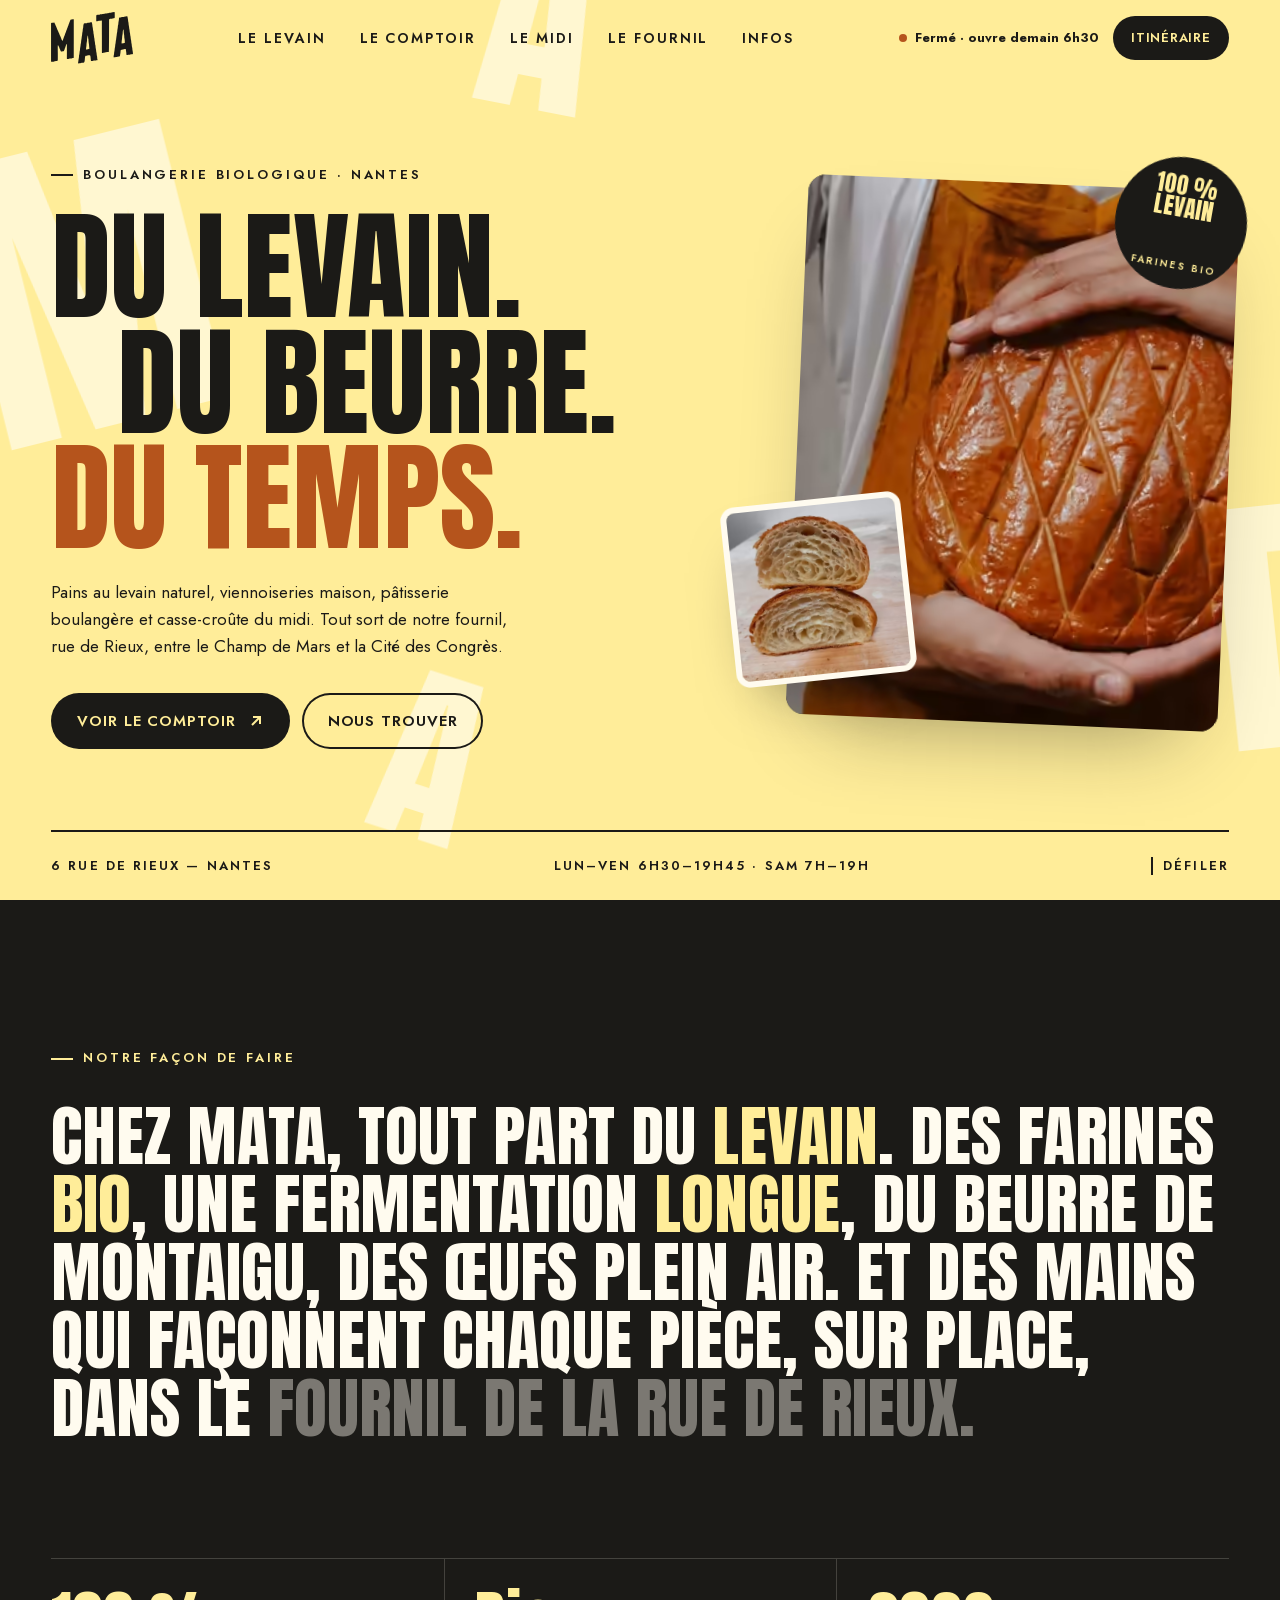
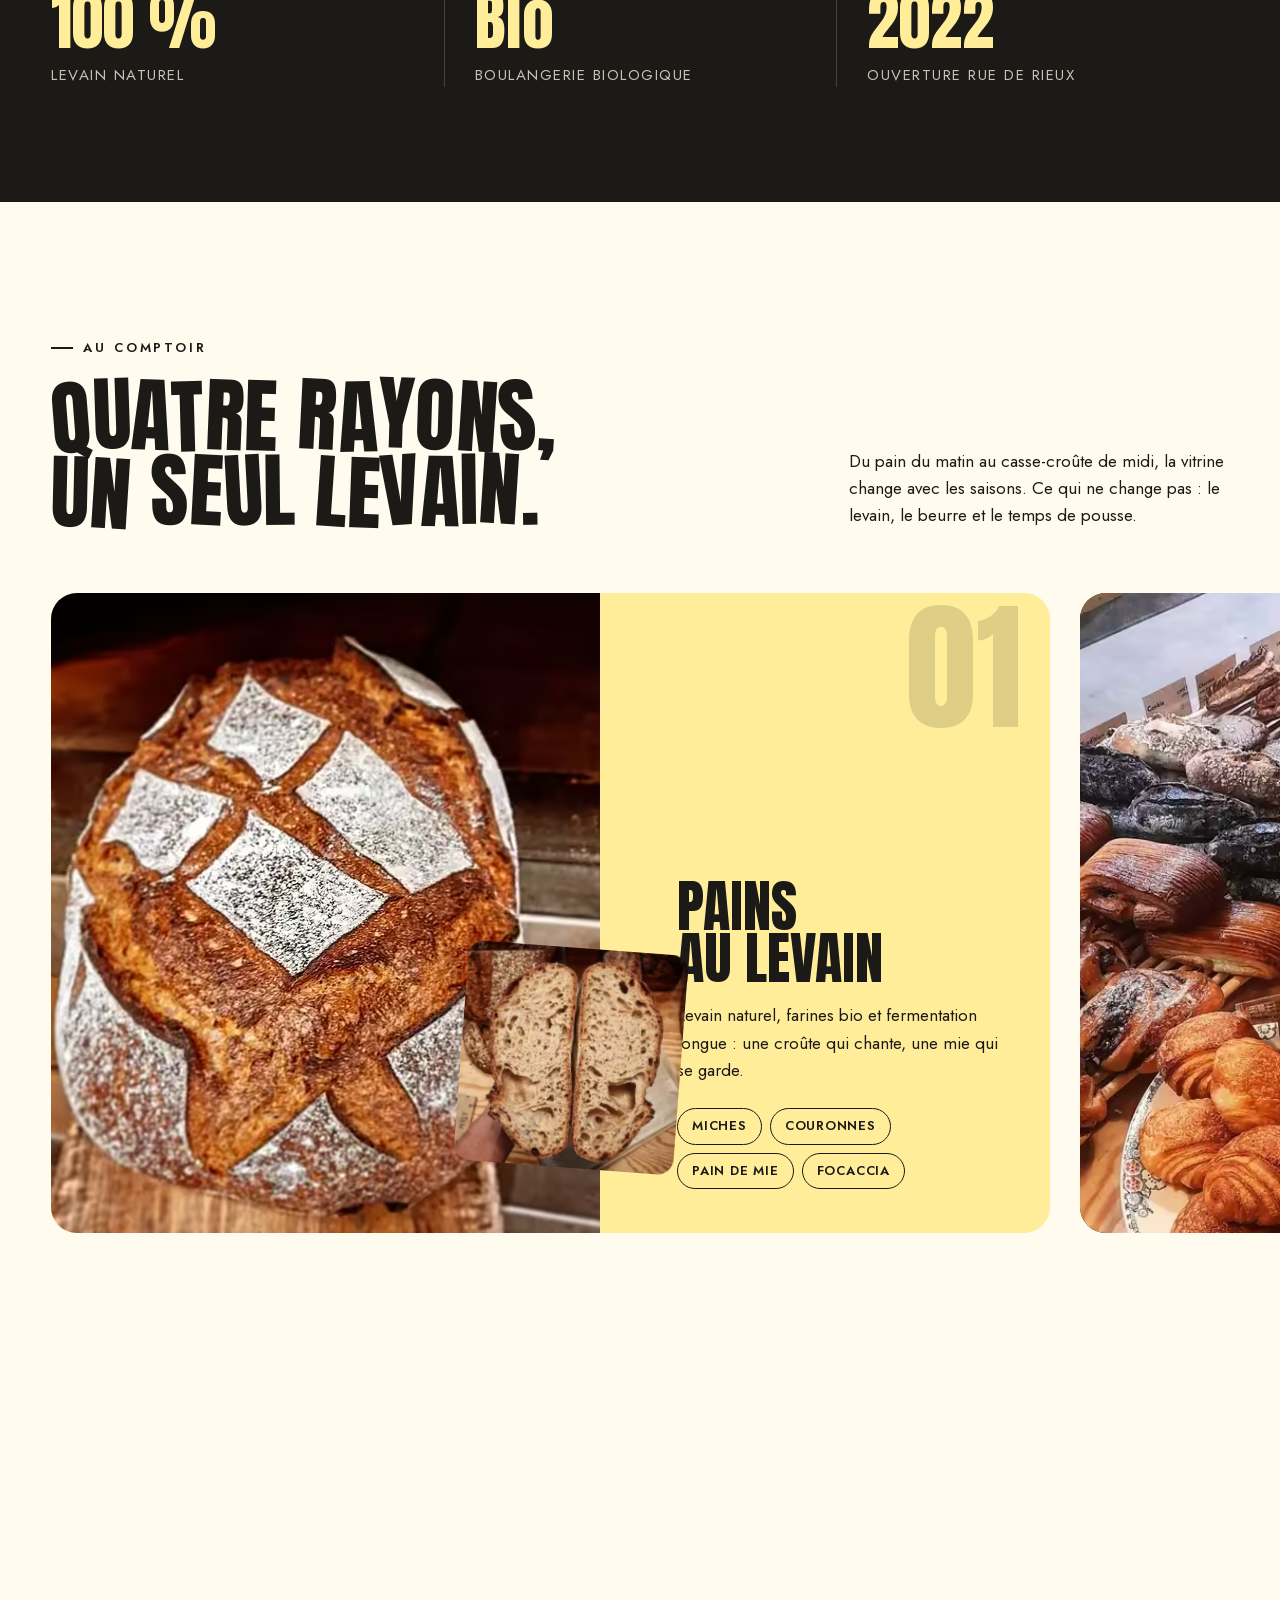
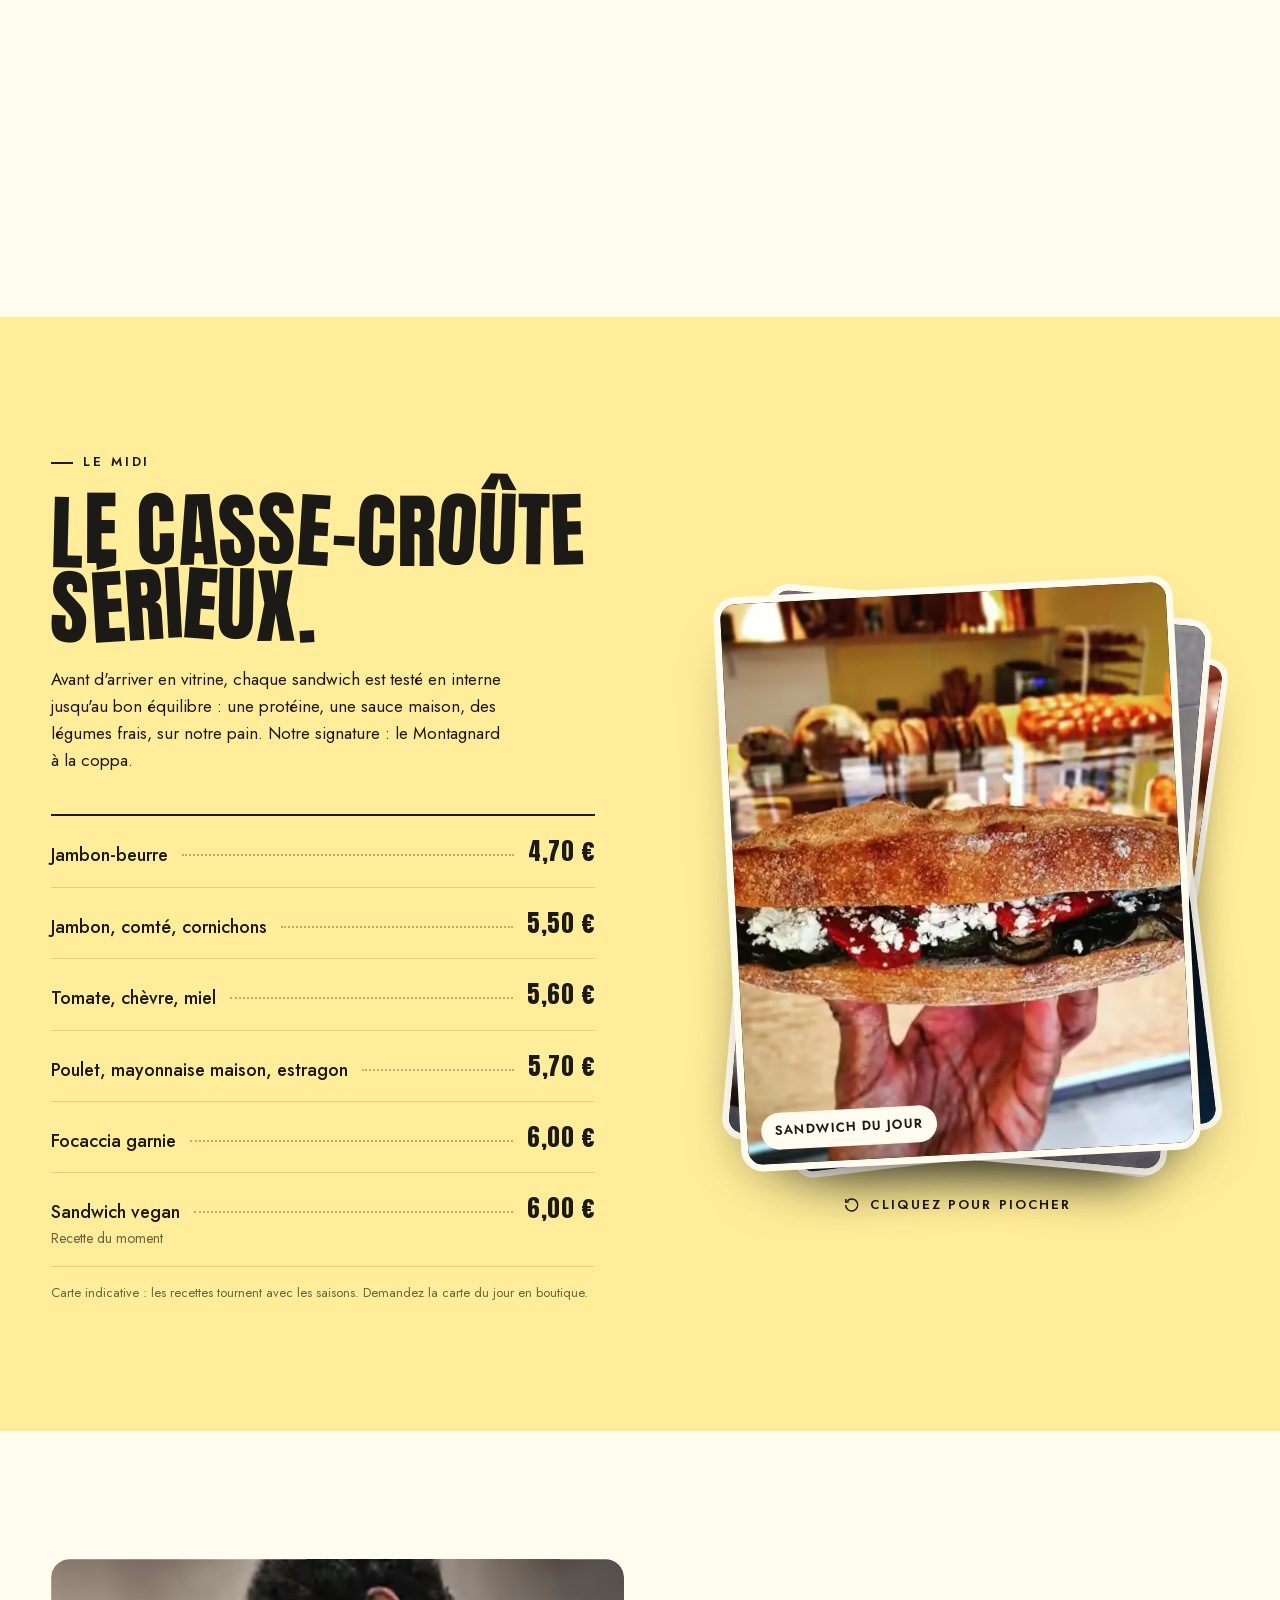
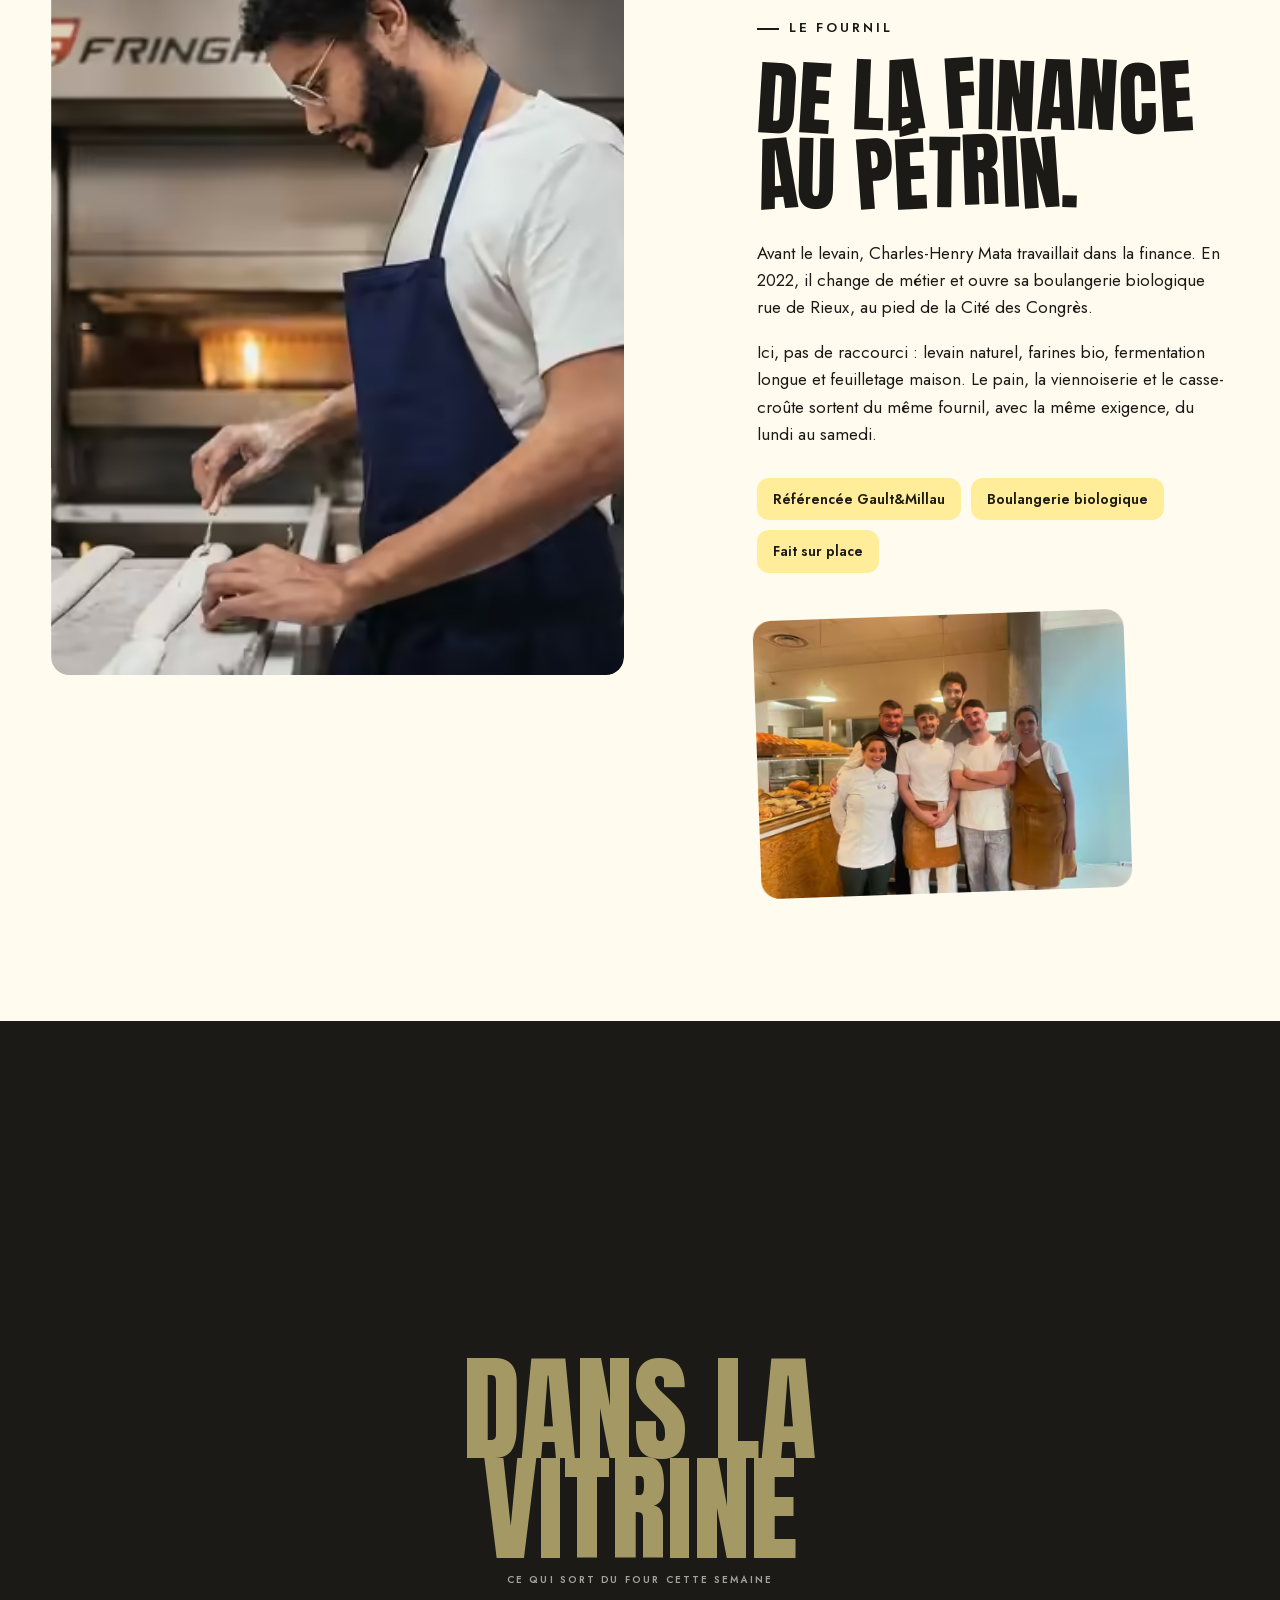
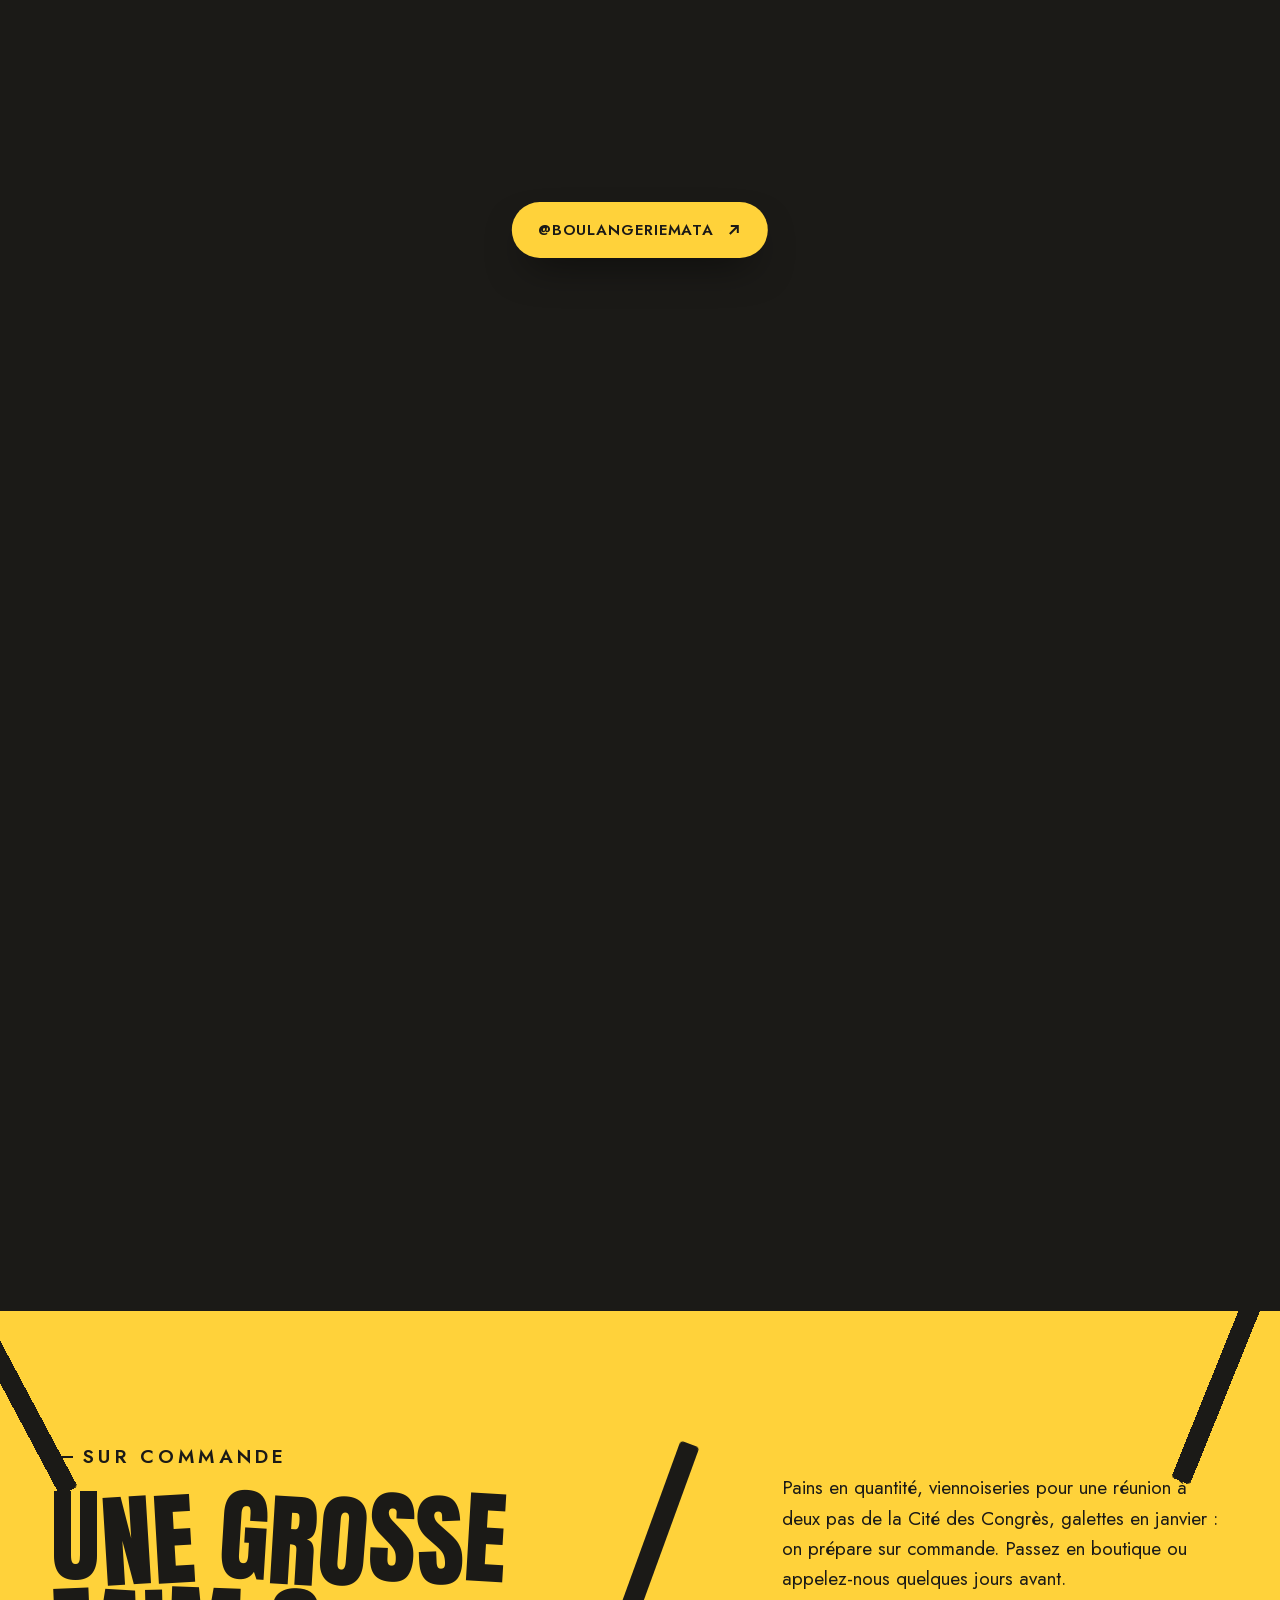
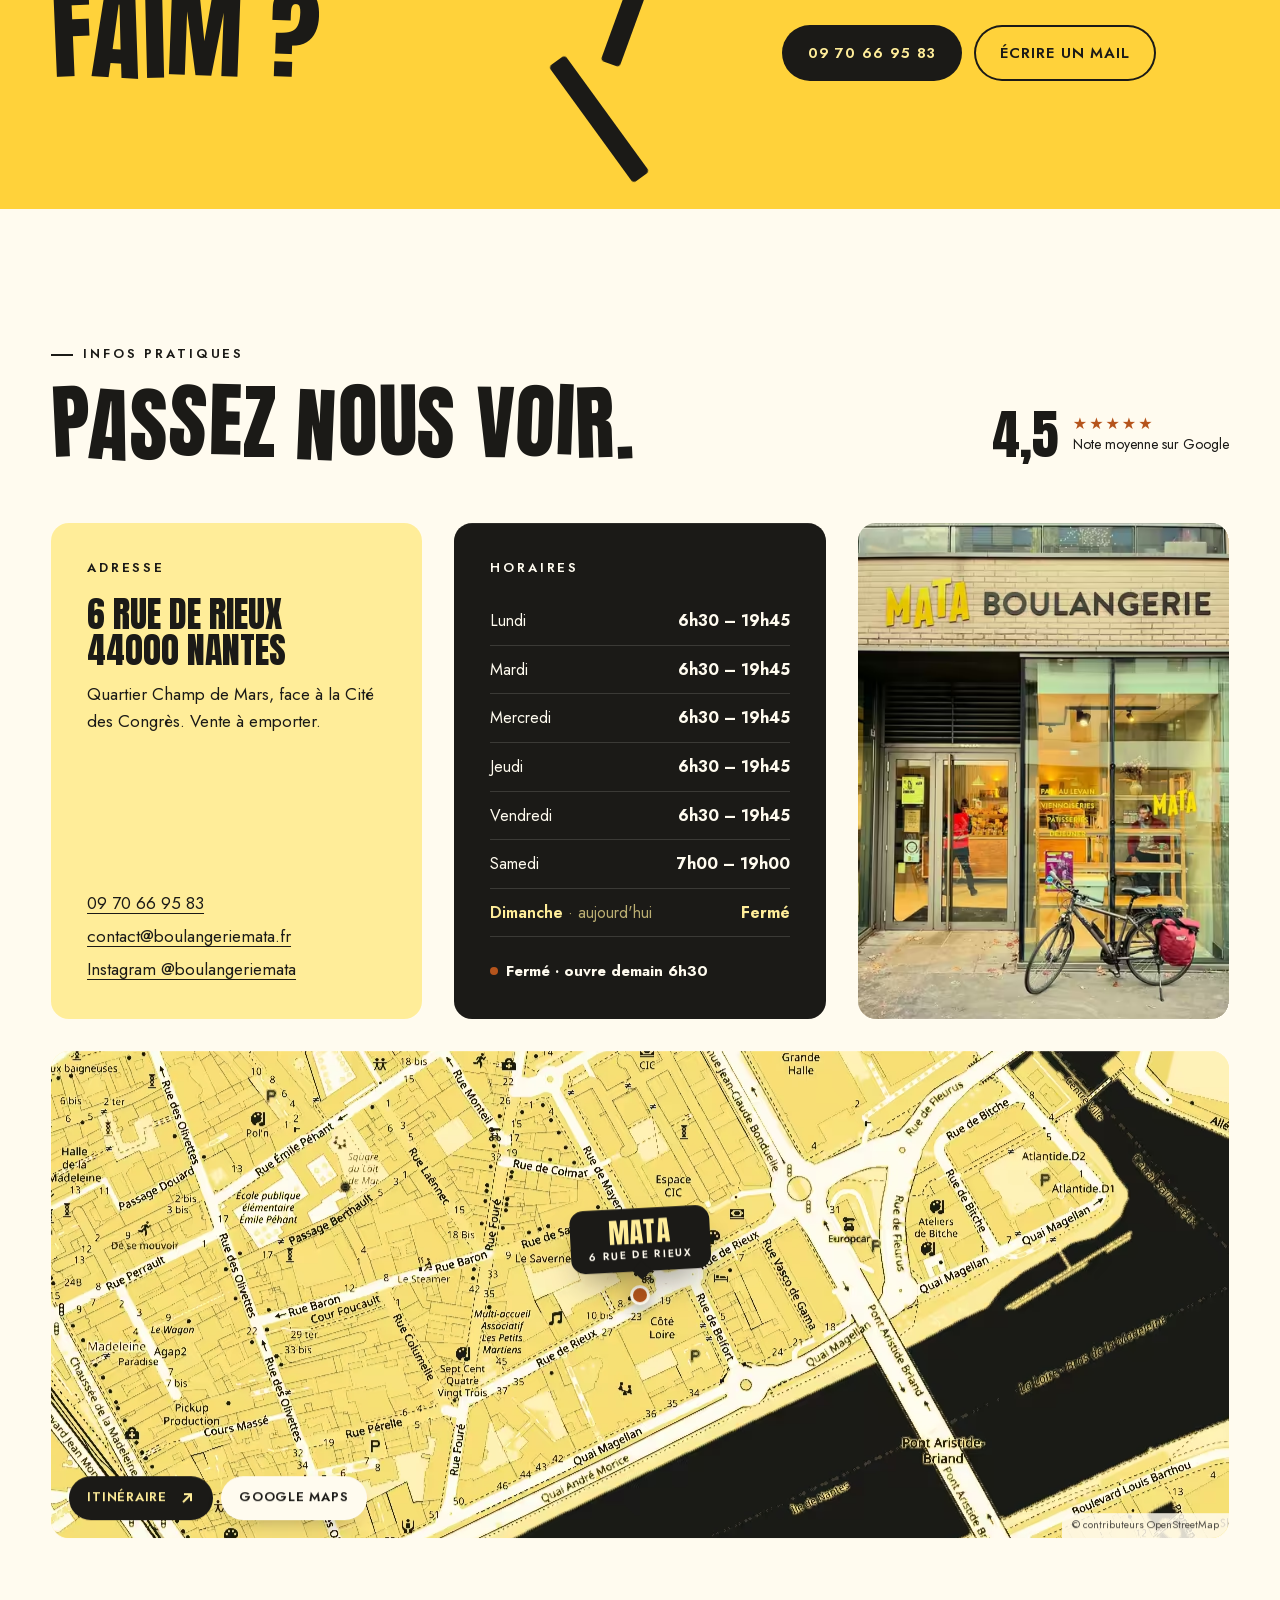
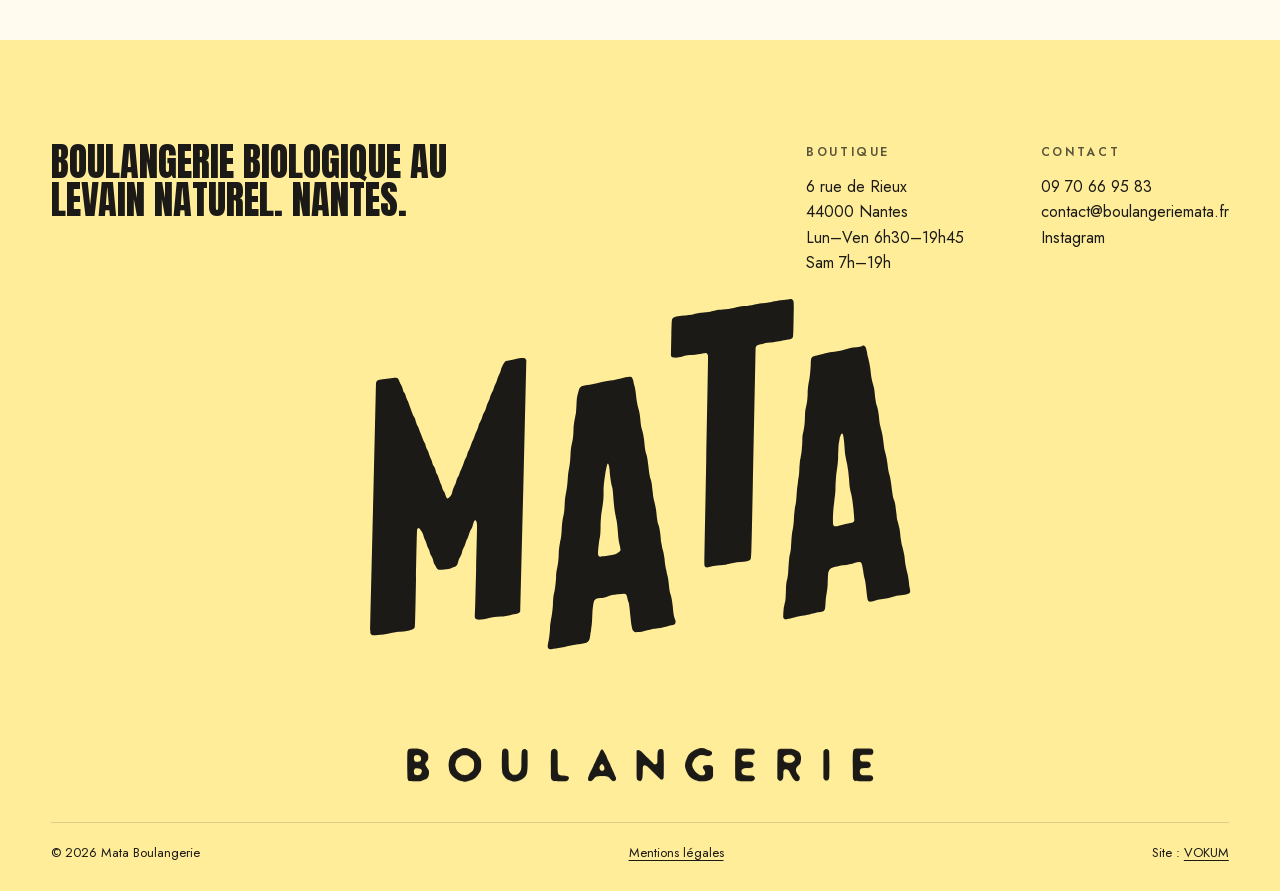
==== commit 81316135: "Aperçu de lien : image OG générée depuis le hero (1200×630) + balises Open Graph complètes Co-Author" ====
--- a/index.html
+++ b/index.html
@@ -4,15 +4,27 @@
   <meta charset="utf-8">
   <meta name="viewport" content="width=device-width, initial-scale=1, viewport-fit=cover">
   <title>Mata Boulangerie — Boulangerie bio au levain à Nantes</title>
-  <meta name="description" content="Mata, boulangerie biologique au levain naturel rue de Rieux à Nantes (Champ de Mars, Cité des Congrès) : pains au levain, viennoiseries maison, pâtisserie boulangère et casse-croûte du midi.">
-  <meta name="theme-color" content="#ffed99">
+  <!-- OG:START -->
   <meta property="og:type" content="website">
+  <meta property="og:site_name" content="Mata Boulangerie">
+  <meta property="og:locale" content="fr_FR">
   <meta property="og:title" content="Mata Boulangerie — Bio, levain, Nantes">
   <meta property="og:description" content="Pains au levain, viennoiseries maison, pâtisserie boulangère et casse-croûte. 6 rue de Rieux, Nantes.">
-  <meta property="og:image" content="https://mata-site-steel.vercel.app/assets/img/og.jpg">
   <meta property="og:url" content="https://mata-site-steel.vercel.app/">
+  <meta property="og:image" content="https://mata-site-steel.vercel.app/assets/img/og.jpg?v=3464dcb6">
+  <meta property="og:image:secure_url" content="https://mata-site-steel.vercel.app/assets/img/og.jpg?v=3464dcb6">
+  <meta property="og:image:type" content="image/jpeg">
+  <meta property="og:image:width" content="1200">
+  <meta property="og:image:height" content="630">
+  <meta property="og:image:alt" content="Mata Boulangerie — aperçu du site">
+  <meta name="twitter:card" content="summary_large_image">
+  <meta name="twitter:title" content="Mata Boulangerie — Bio, levain, Nantes">
+  <meta name="twitter:description" content="Pains au levain, viennoiseries maison, pâtisserie boulangère et casse-croûte. 6 rue de Rieux, Nantes.">
+  <meta name="twitter:image" content="https://mata-site-steel.vercel.app/assets/img/og.jpg?v=3464dcb6">
+<!-- OG:END -->
+<meta name="description" content="Mata, boulangerie biologique au levain naturel rue de Rieux à Nantes (Champ de Mars, Cité des Congrès) : pains au levain, viennoiseries maison, pâtisserie boulangère et casse-croûte du midi.">
+  <meta name="theme-color" content="#ffed99">
   <link rel="canonical" href="https://mata-site-steel.vercel.app/">
-  <meta property="og:locale" content="fr_FR">
   <link rel="icon" href="/favicon.ico" sizes="32x32">
   <link rel="icon" href="assets/img/favicon.svg" type="image/svg+xml">
   <link rel="apple-touch-icon" href="/apple-touch-icon.png">
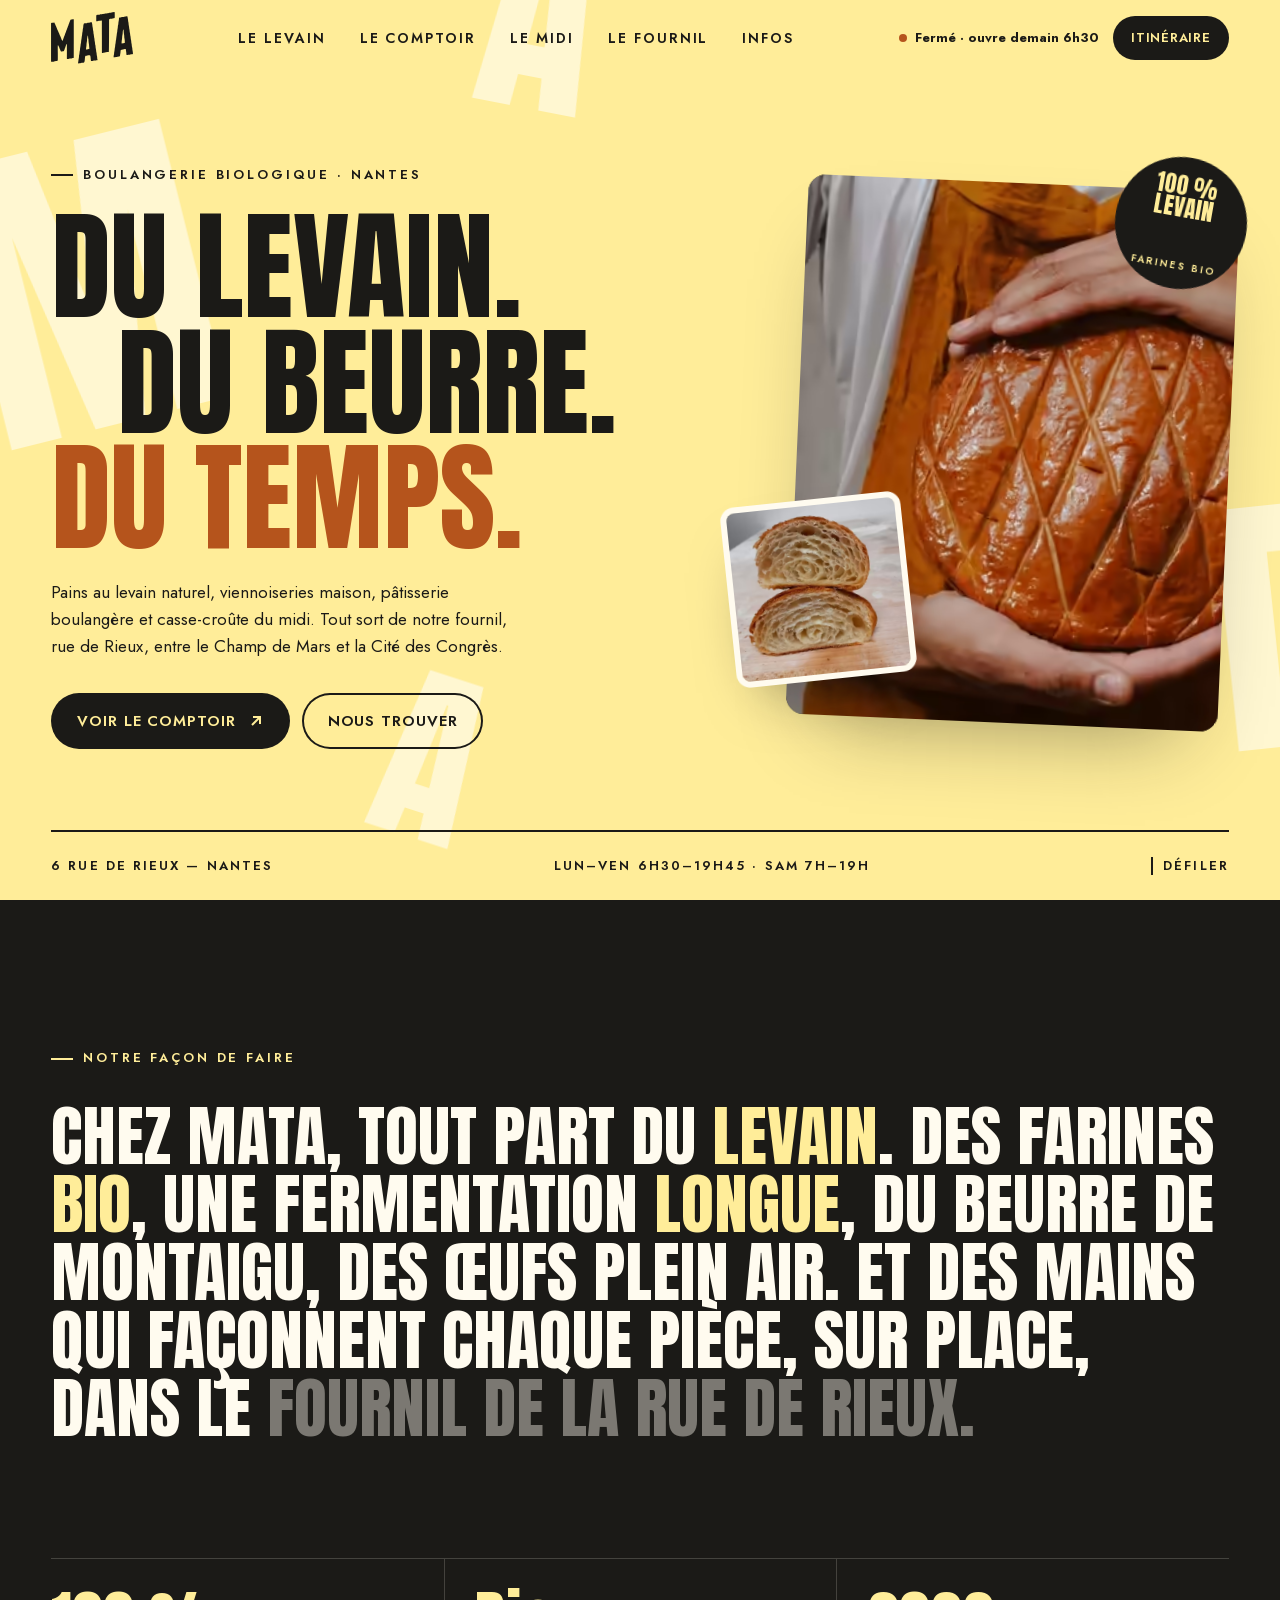
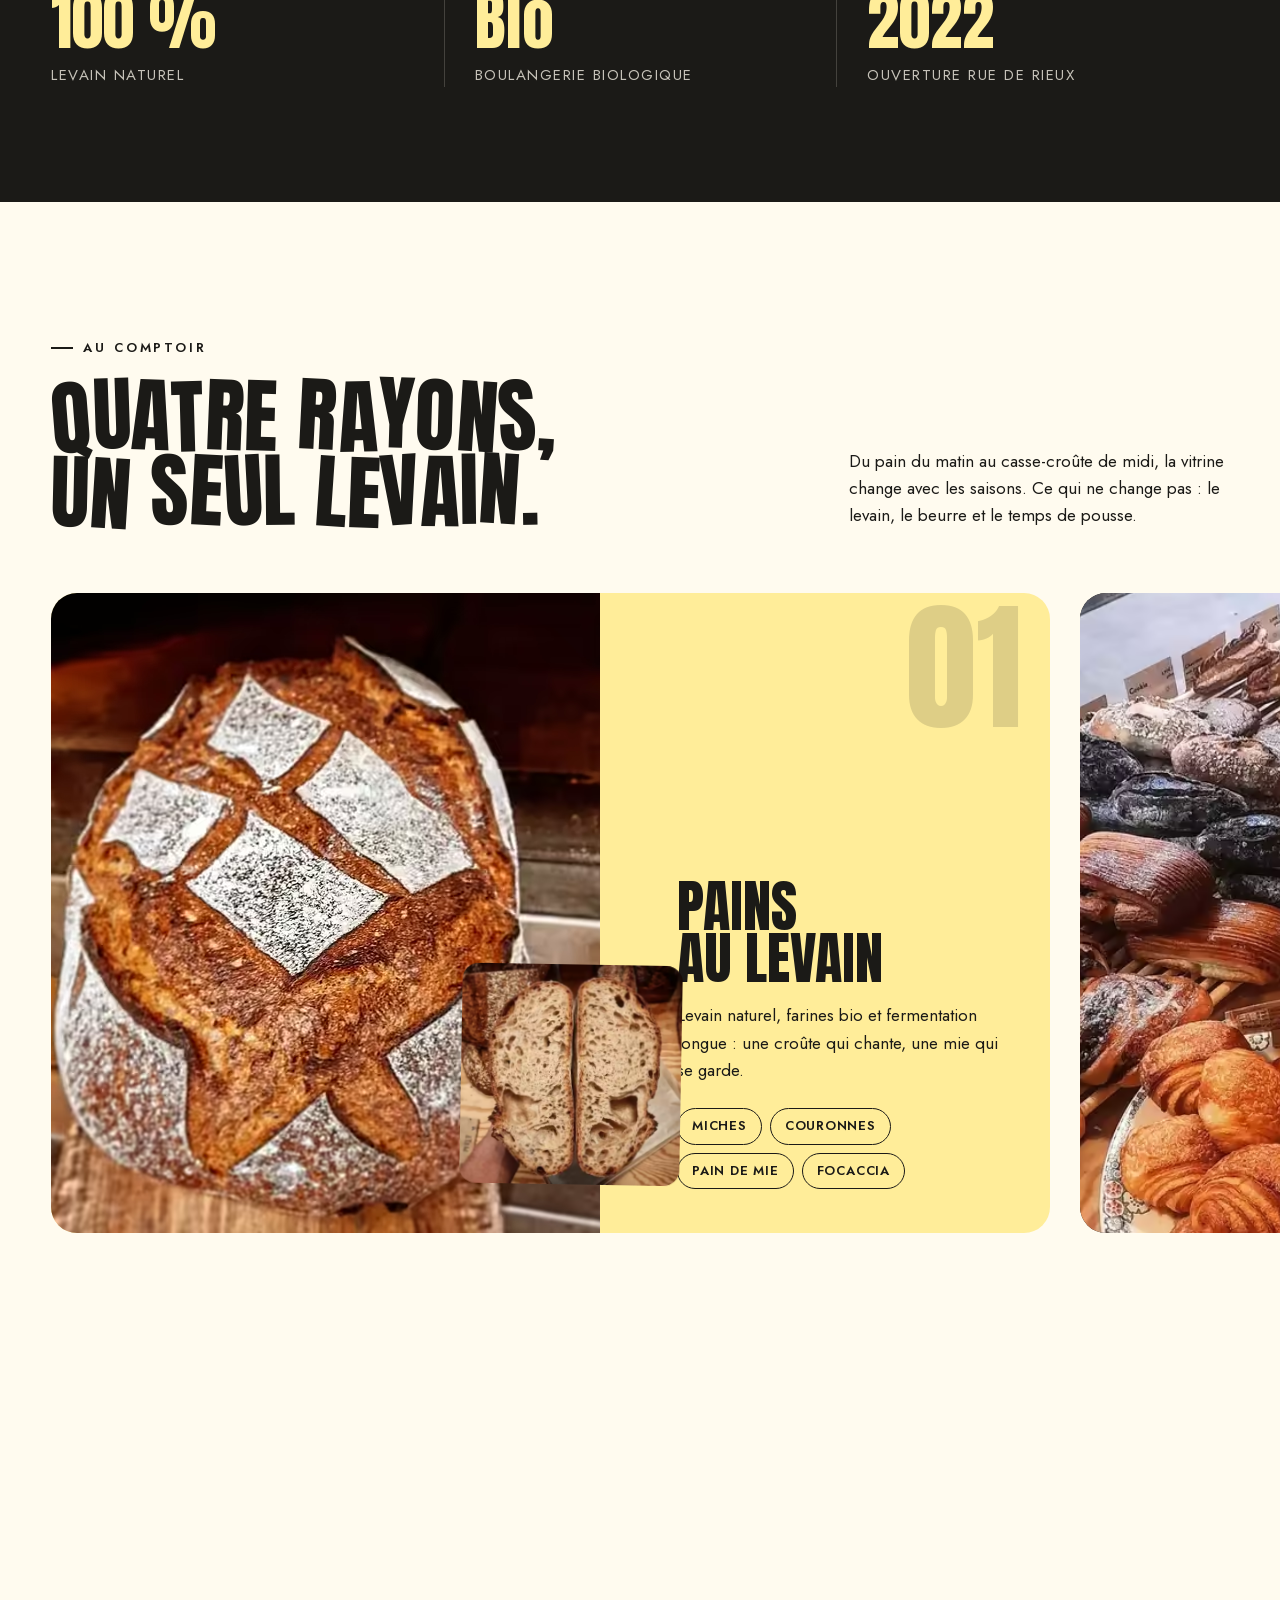
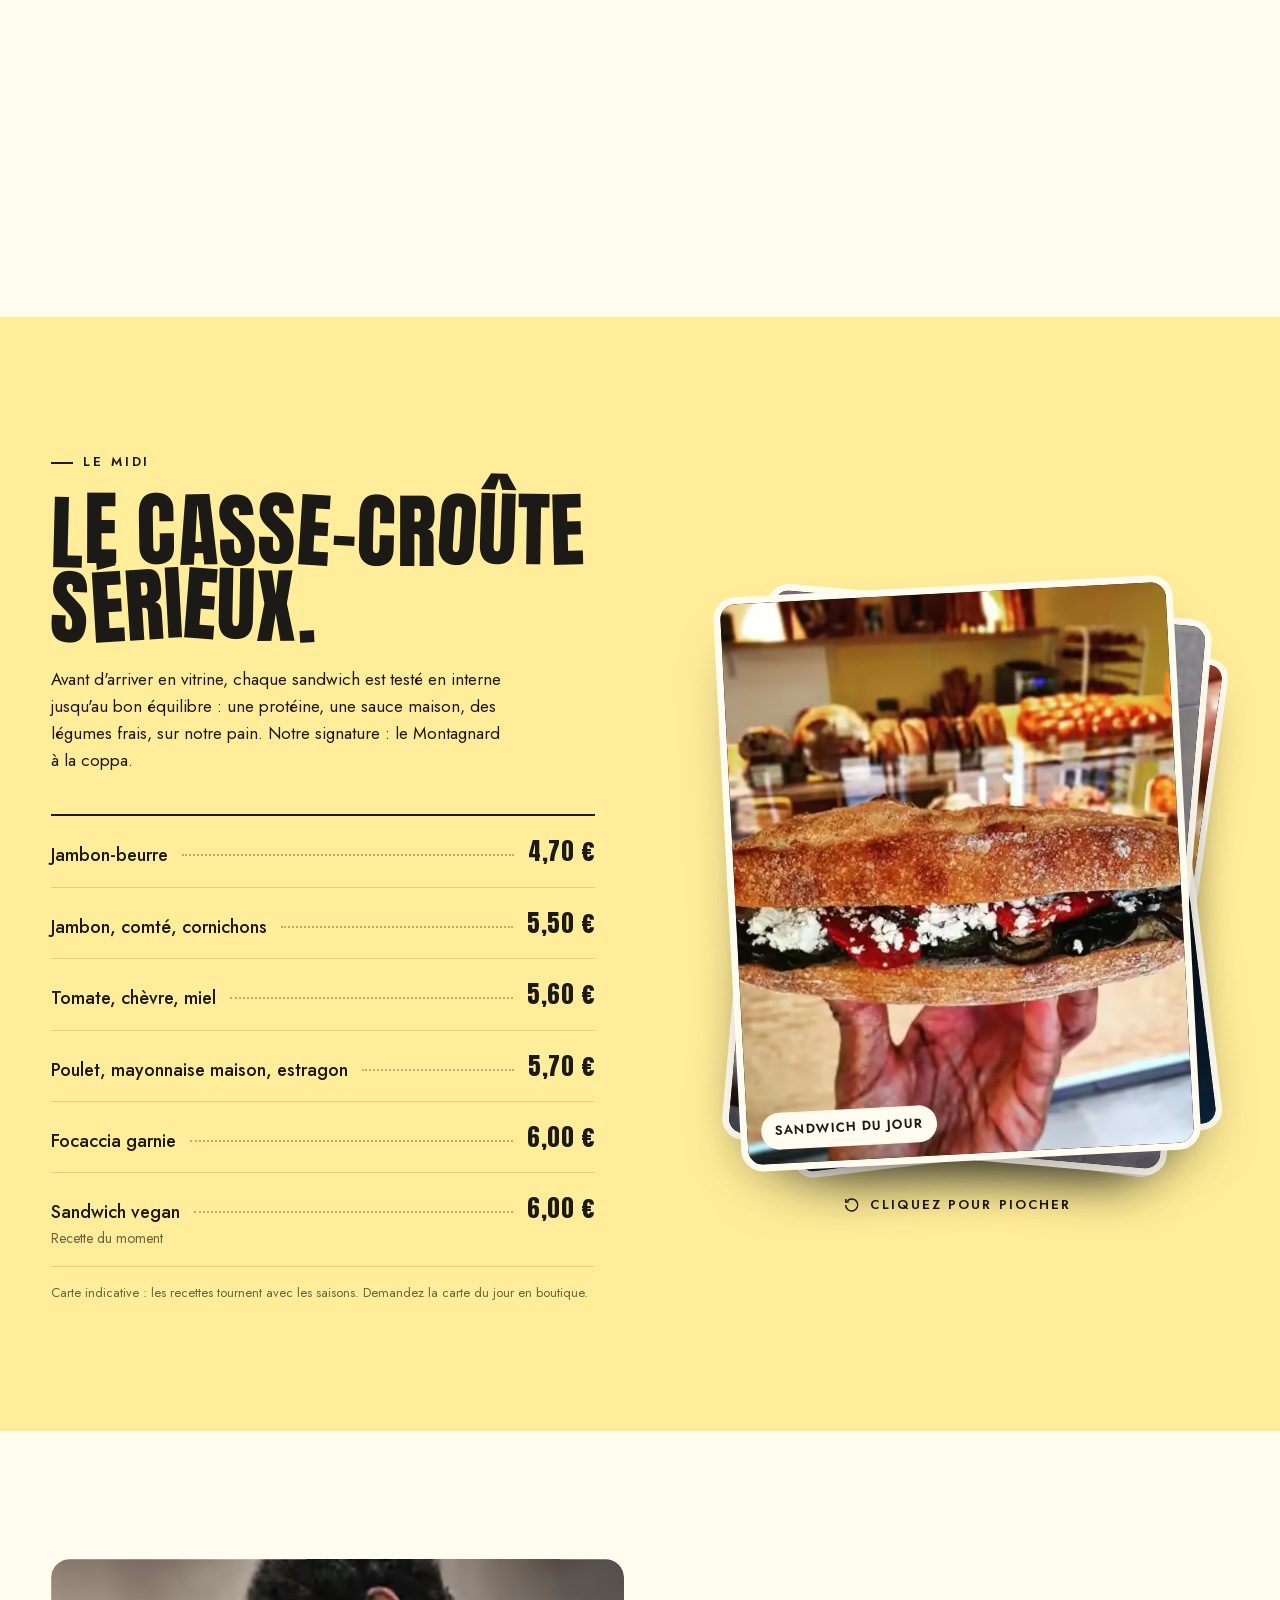
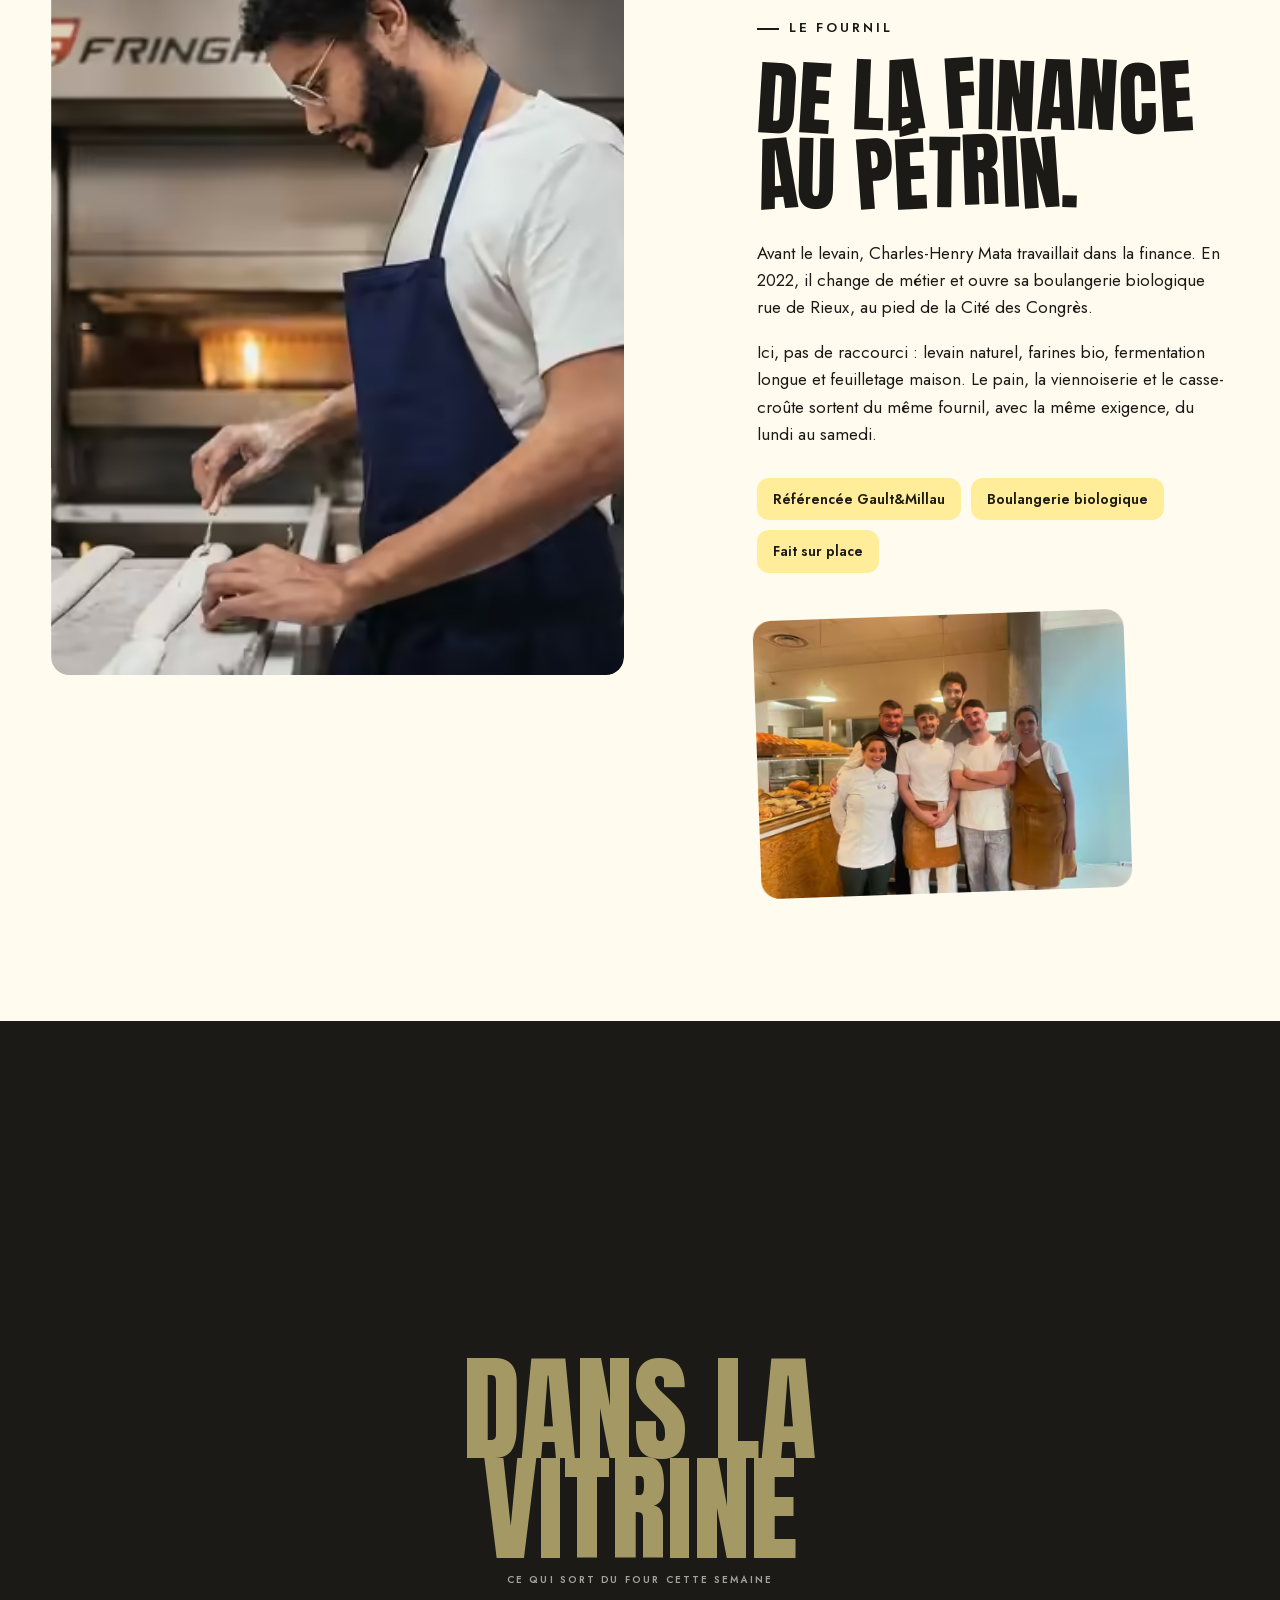
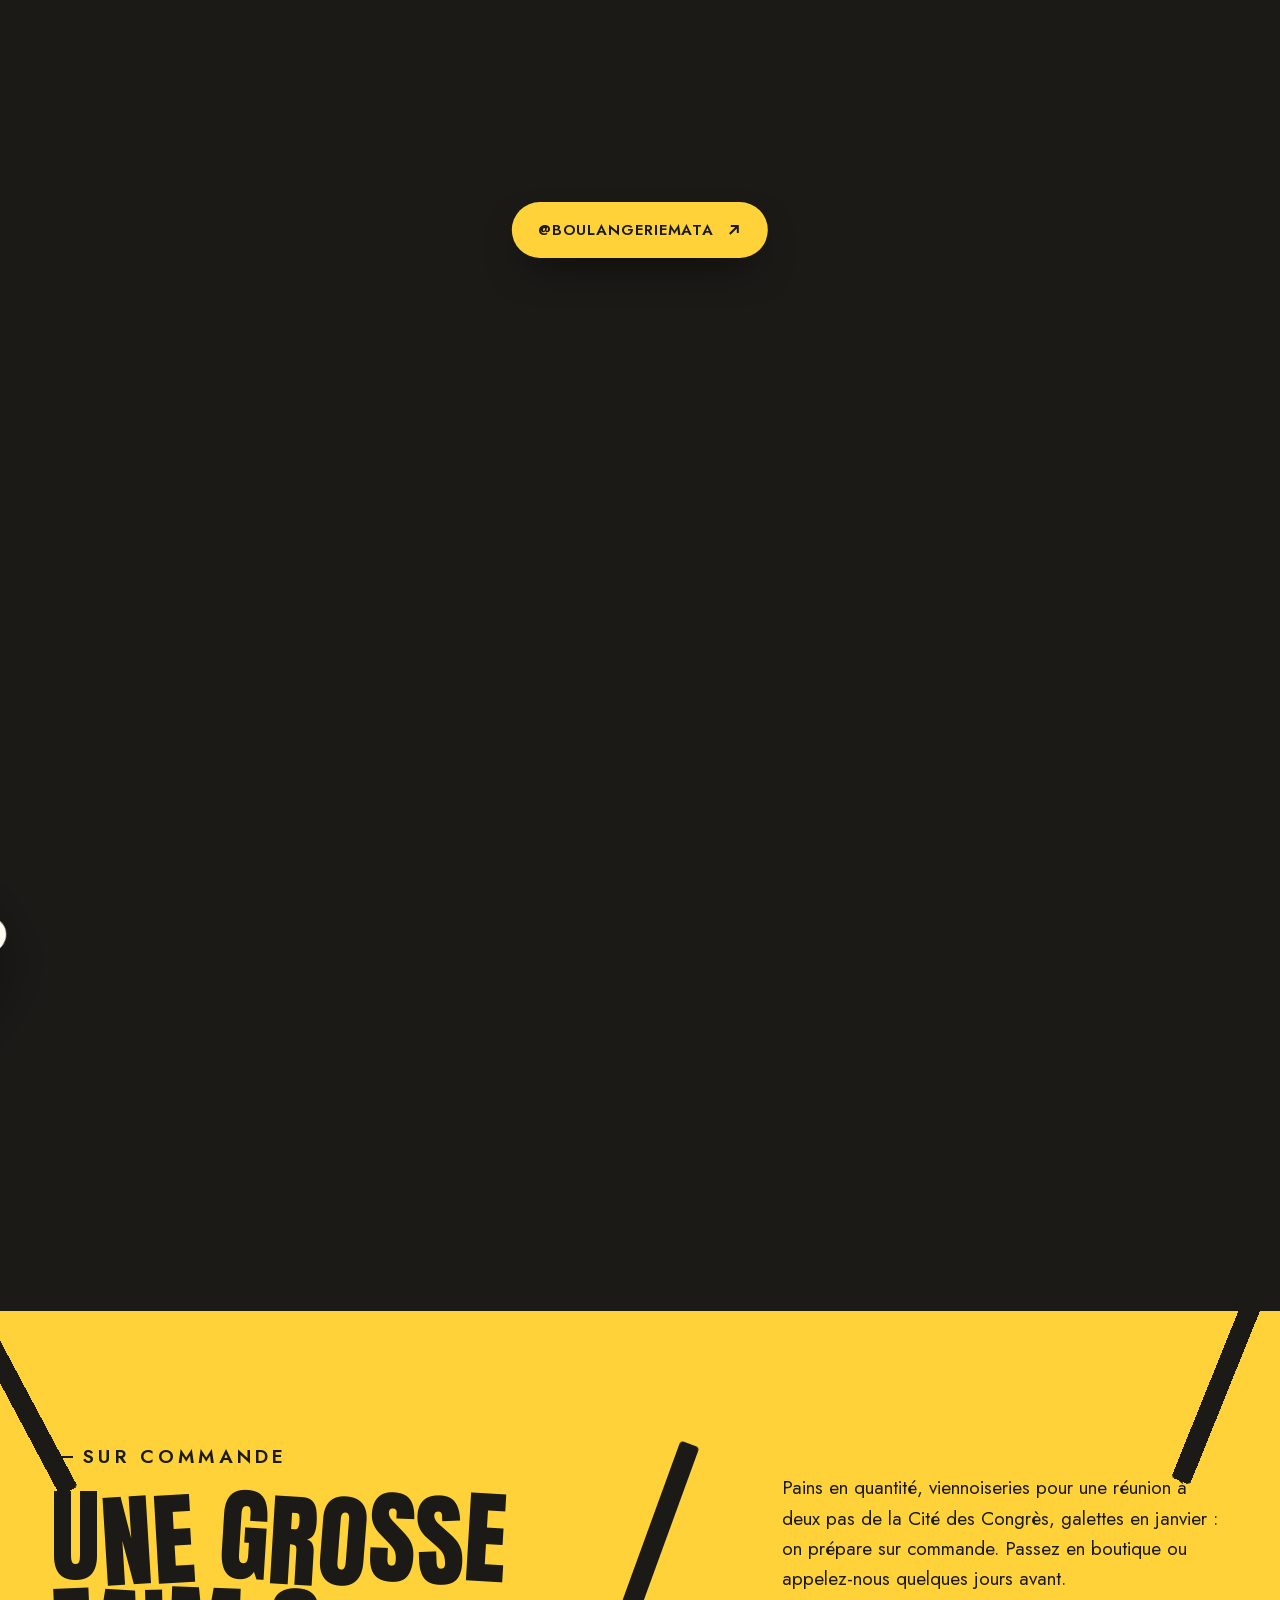
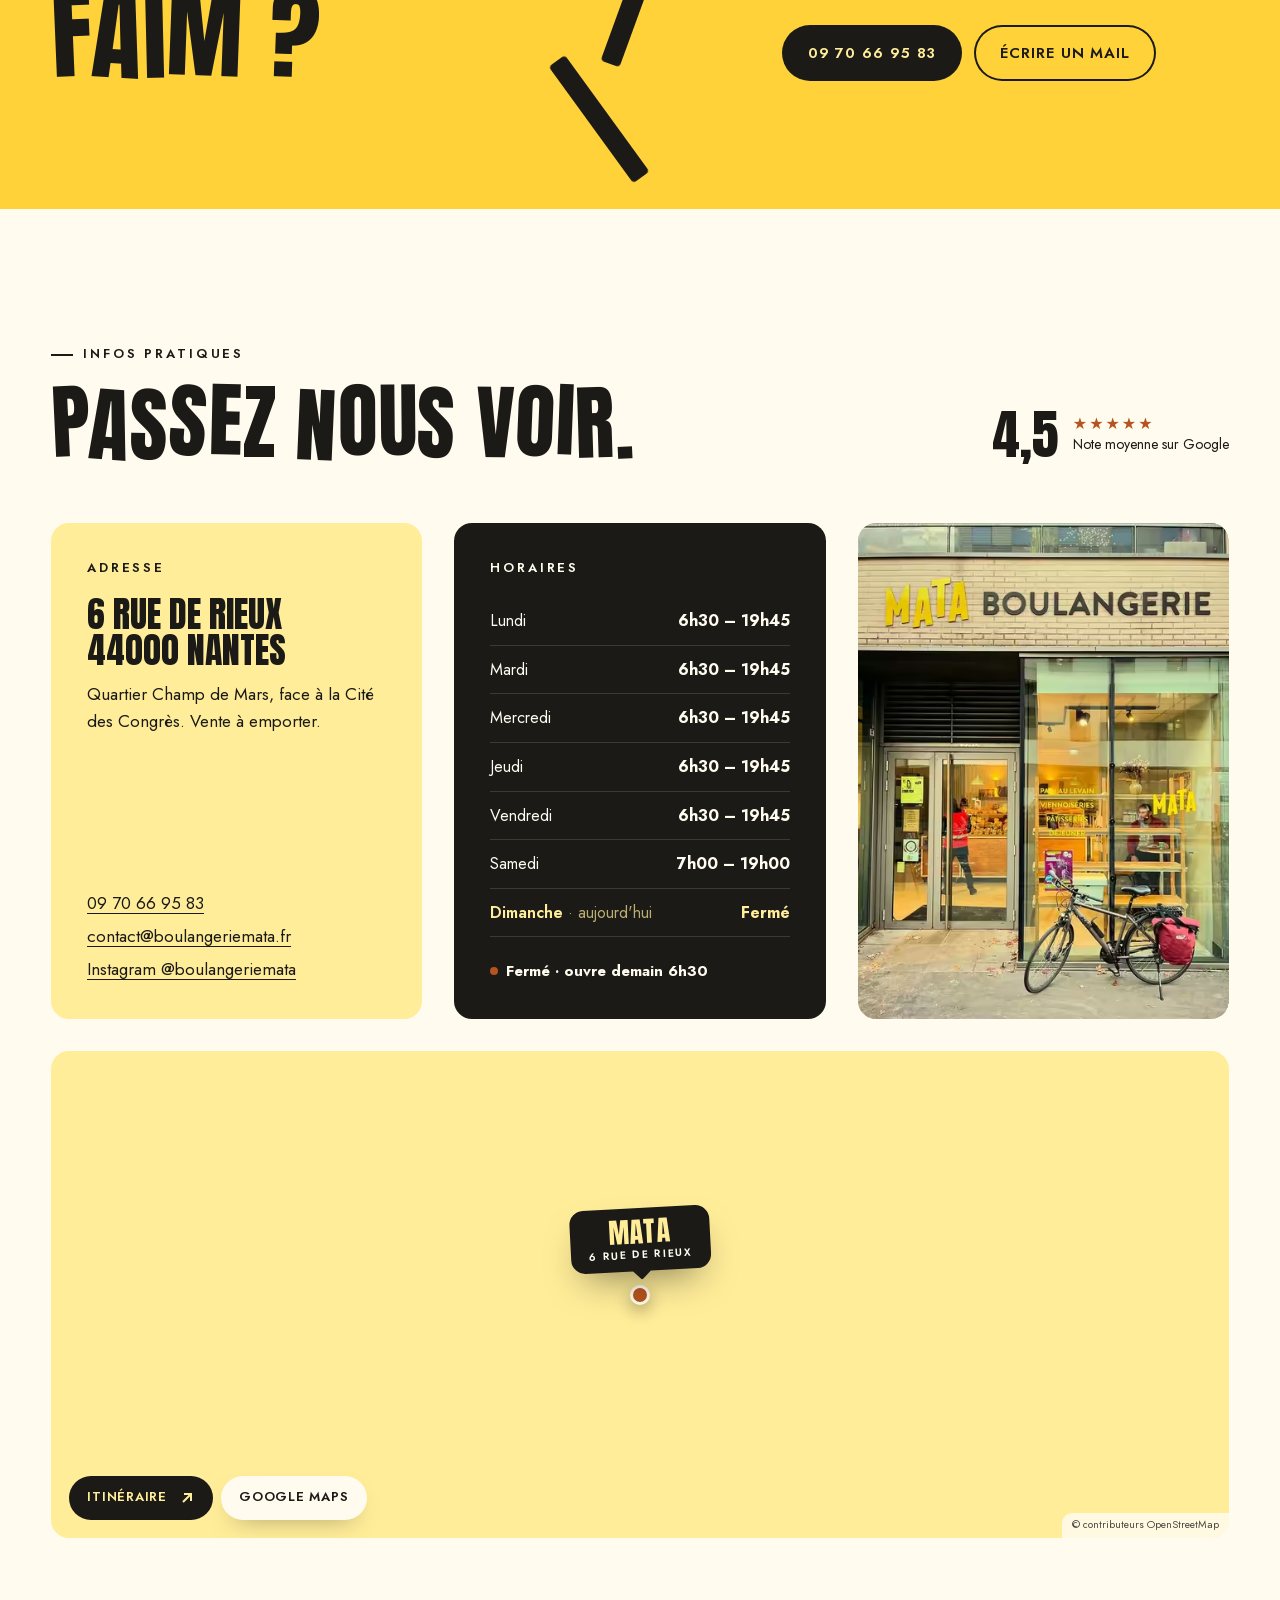
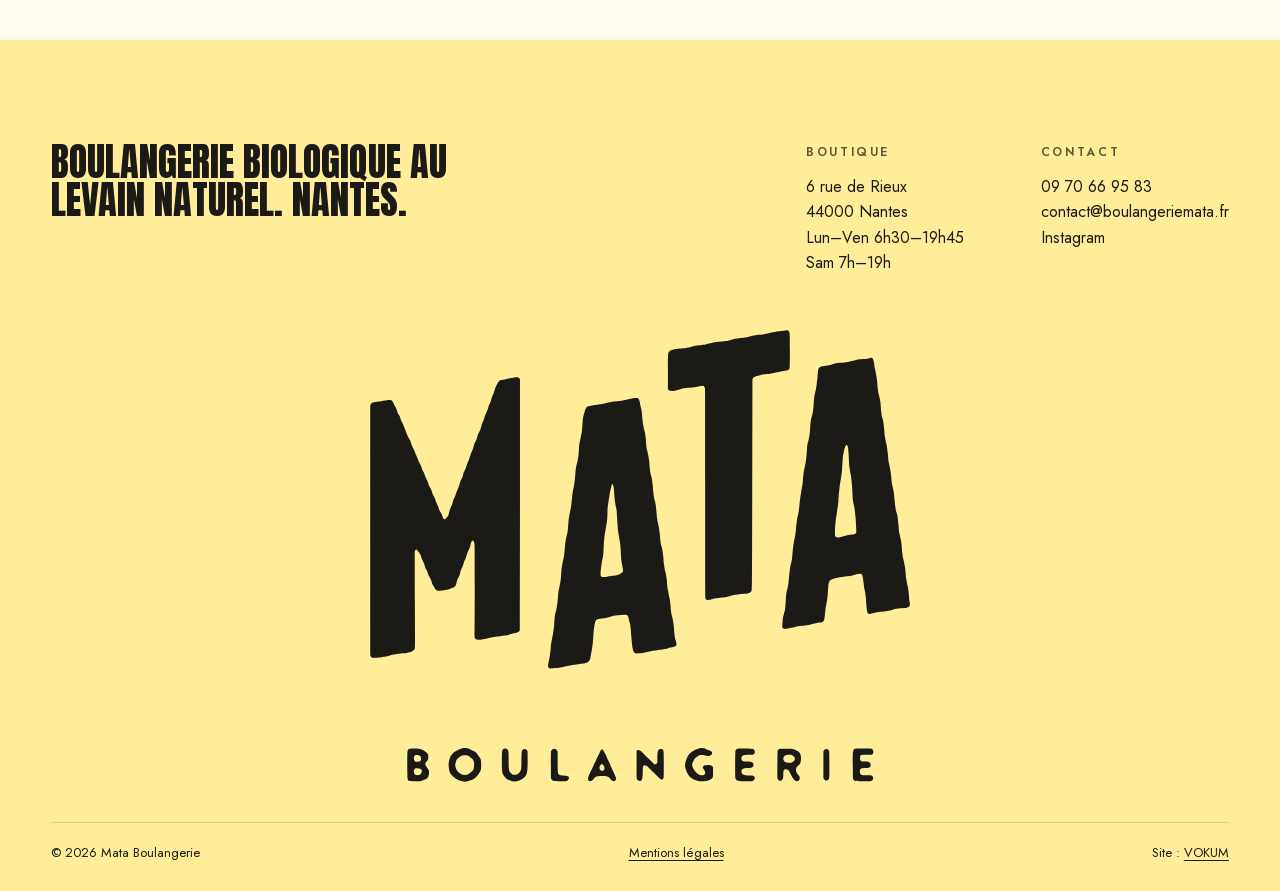
==== commit 24c024c4: "OG : source du build alignée sur l'image hero Co-Authored-By: Claude Opus 5.5 <noreply@anthropic.com" ====
--- a/index.html
+++ b/index.html
@@ -4,7 +4,7 @@
   <meta charset="utf-8">
   <meta name="viewport" content="width=device-width, initial-scale=1, viewport-fit=cover">
   <title>Mata Boulangerie — Boulangerie bio au levain à Nantes</title>
-  <!-- OG:START -->
+<!-- OG:START -->
   <meta property="og:type" content="website">
   <meta property="og:site_name" content="Mata Boulangerie">
   <meta property="og:locale" content="fr_FR">
